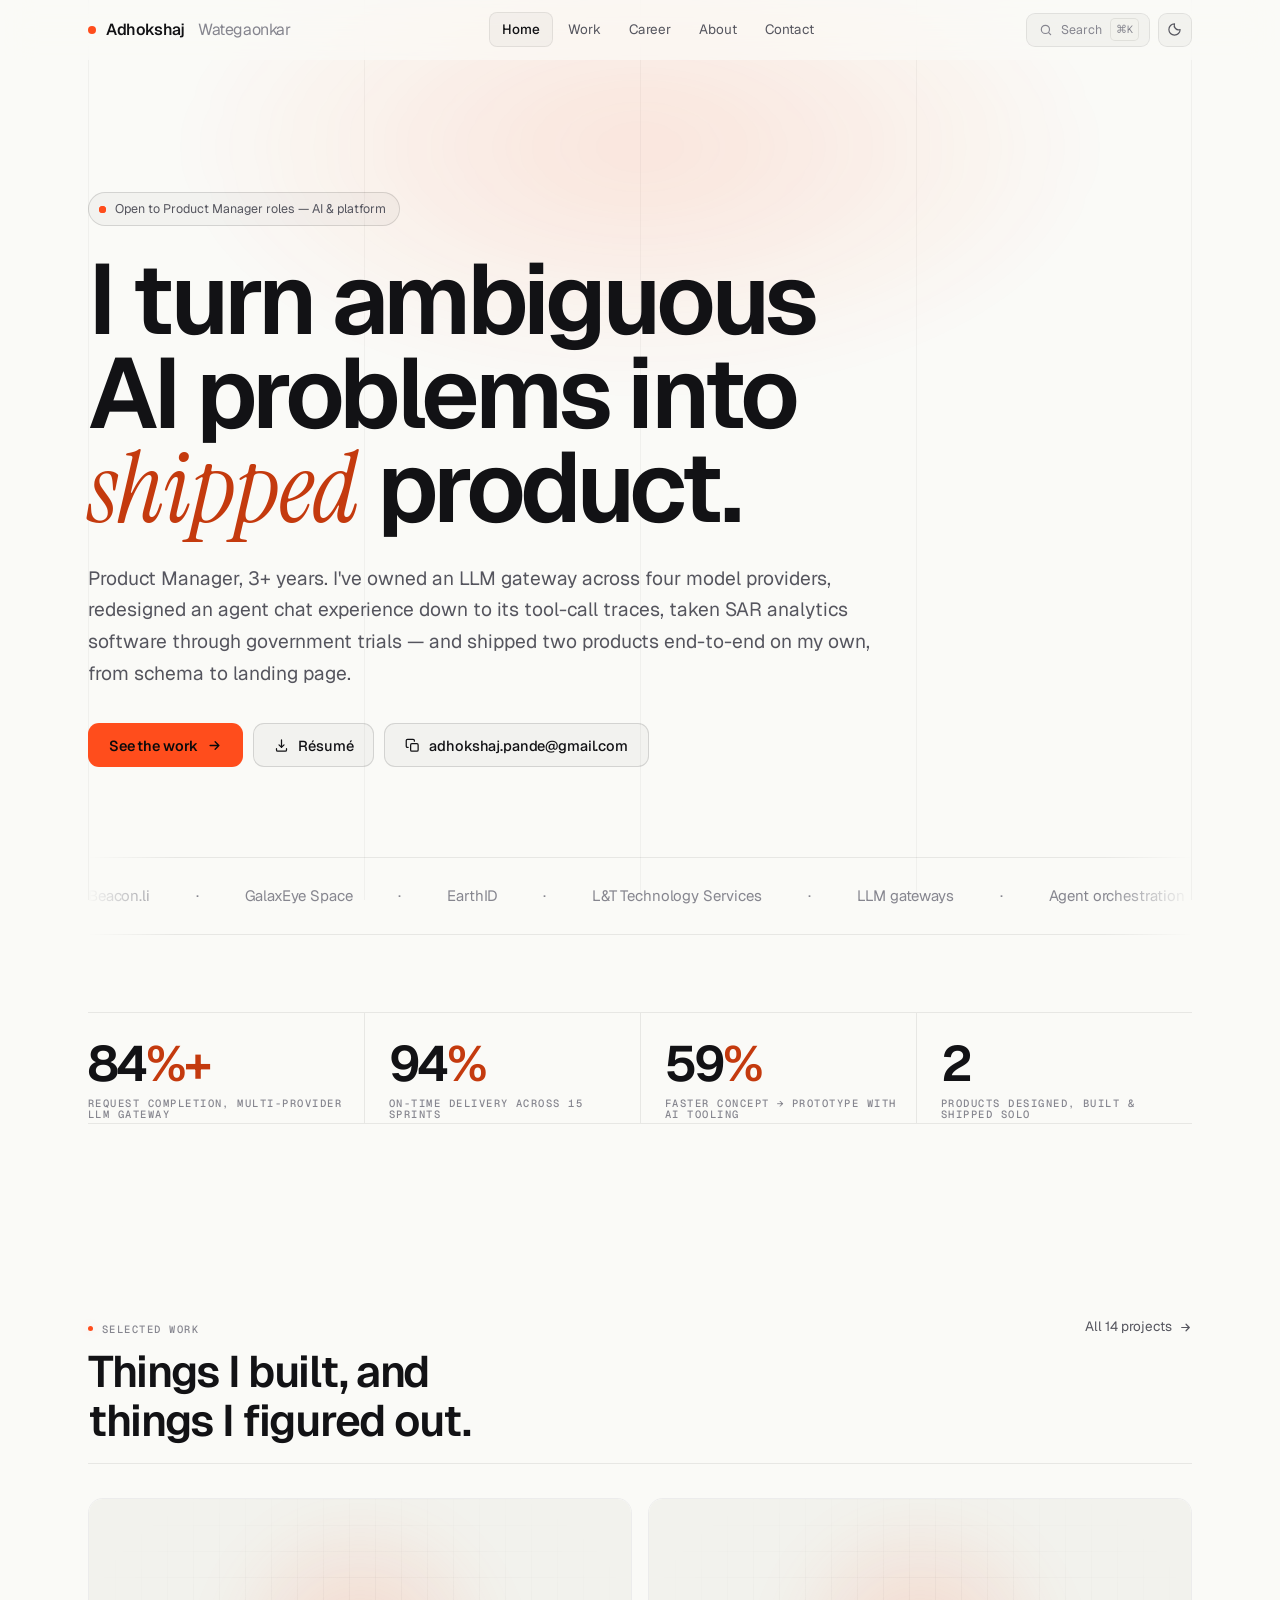
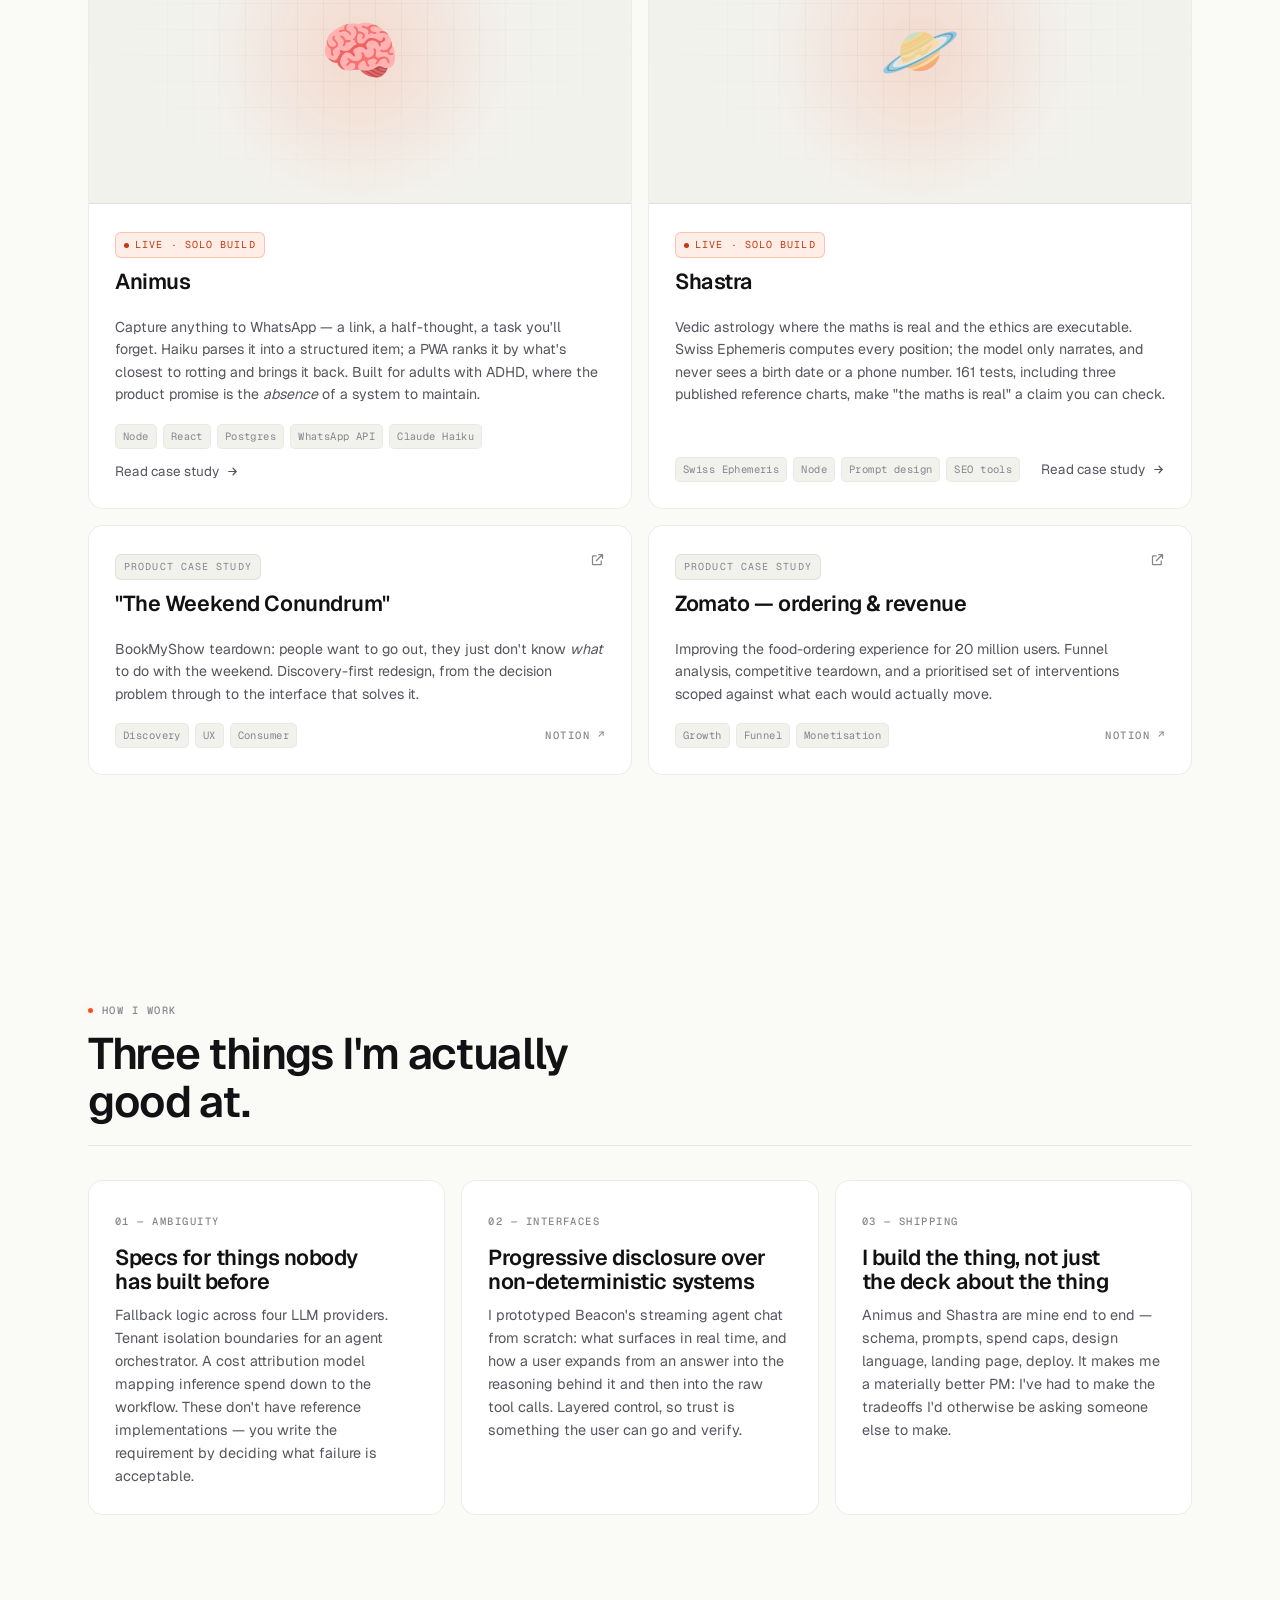
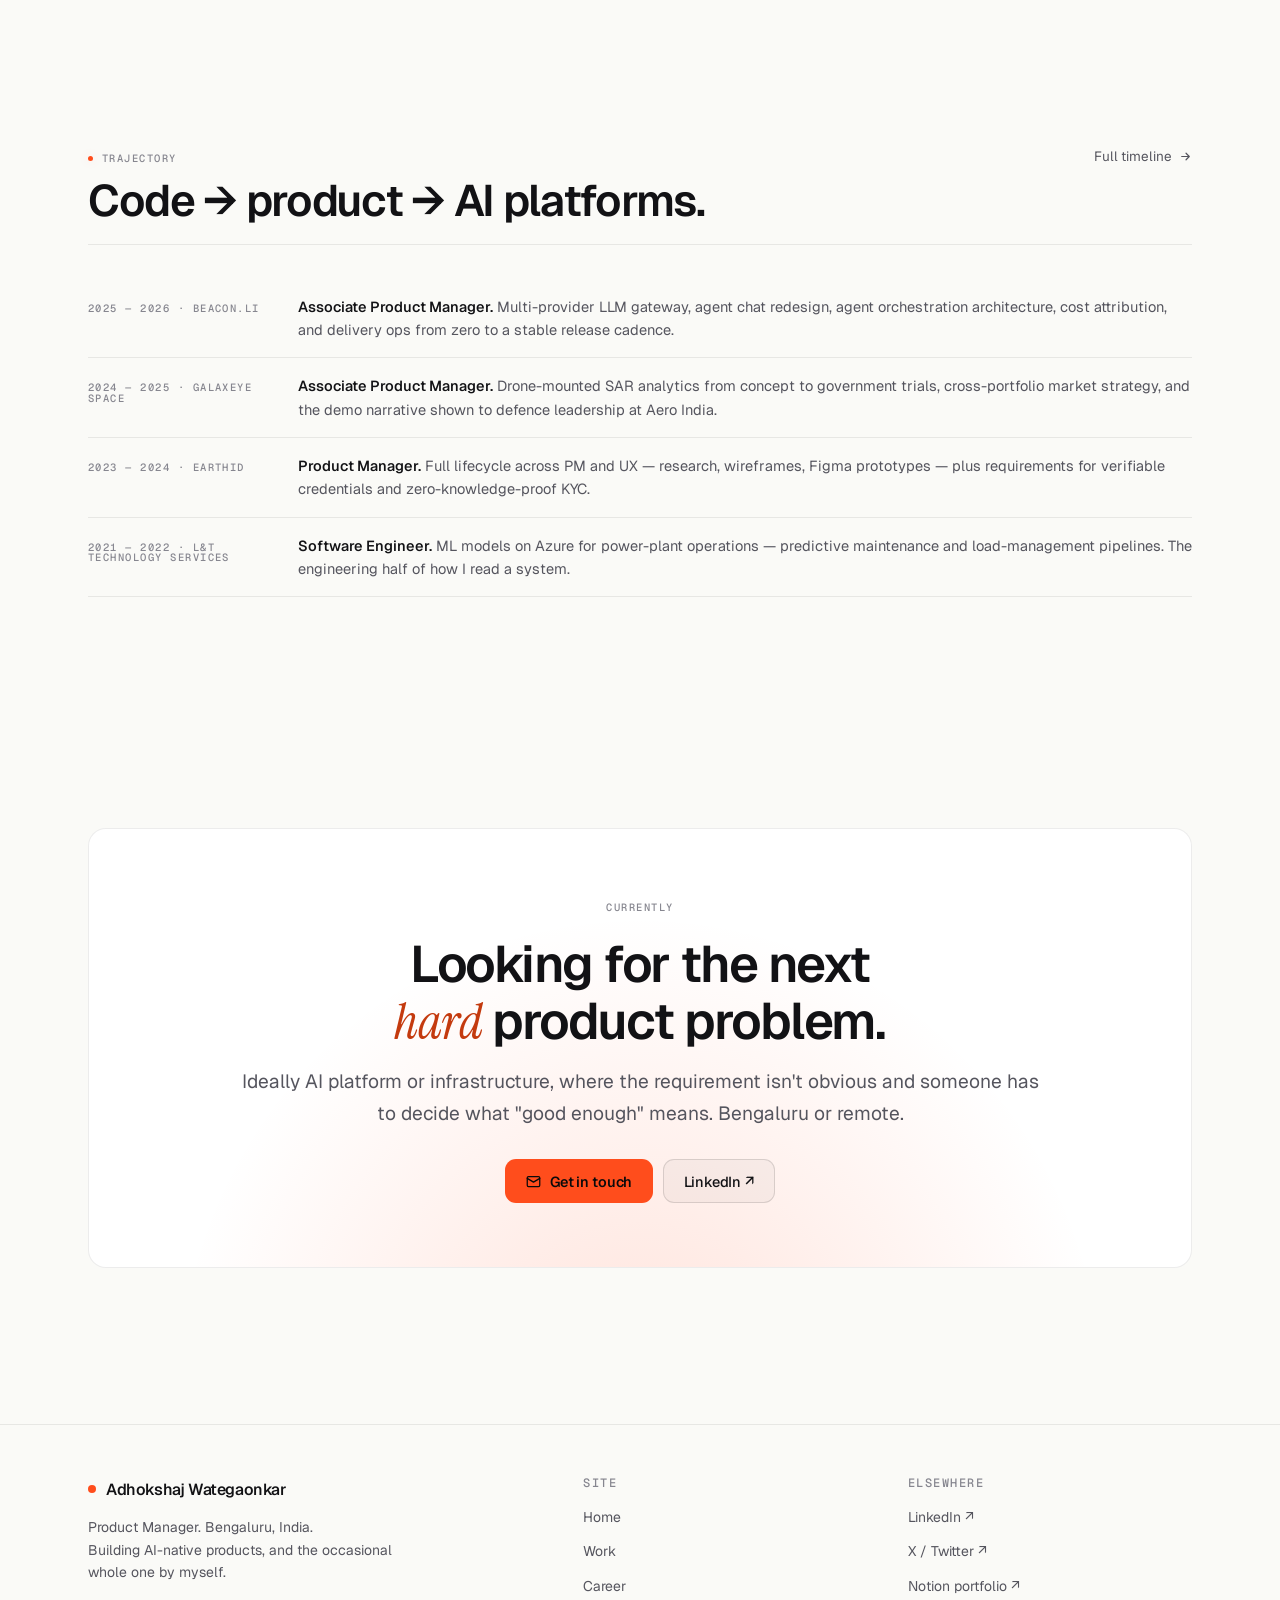
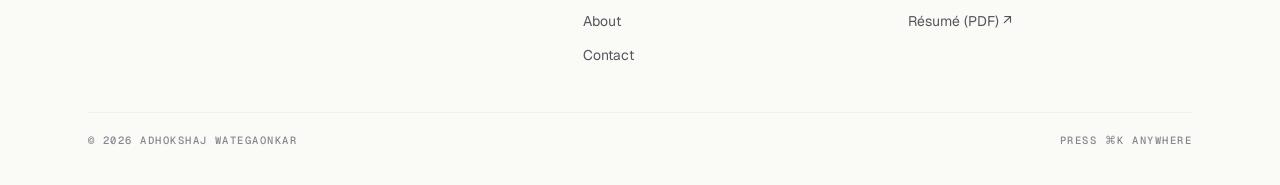
==== index.html @ 9c6c391f "portfolio site" ====
<!doctype html>
<html lang="en" data-theme="dark">
<head>
<meta charset="utf-8" />
<meta name="viewport" content="width=device-width, initial-scale=1, viewport-fit=cover" />
<title>Adhokshaj Wategaonkar — Product Manager, AI platforms</title>
<meta name="description" content="Product Manager building AI-native platforms. LLM gateways, agent orchestration, SAR analytics for defence, and two products shipped solo. Bengaluru." />
<meta name="theme-color" content="#0A0A0B" />
<link rel="canonical" href="https://adhokshajwategaonkar.github.io/portfolio/" />

<meta property="og:type" content="website" />
<meta property="og:title" content="Adhokshaj Wategaonkar — Product Manager, AI platforms" />
<meta property="og:description" content="Product Manager building AI-native platforms. LLM gateways, agent orchestration, SAR analytics for defence, and two products shipped solo." />
<meta property="og:image" content="https://adhokshajwategaonkar.github.io/portfolio/assets/og.png" />
<meta name="twitter:card" content="summary_large_image" />
<meta name="twitter:creator" content="@AdhokshajW" />

<link rel="icon" href="assets/favicon.svg" type="image/svg+xml" />
<link rel="preconnect" href="https://fonts.googleapis.com" />
<link rel="preconnect" href="https://fonts.gstatic.com" crossorigin />
<!-- Fonts load ASYNCHRONOUSLY. A render-blocking third-party stylesheet means a
     blank screen for as long as that CDN is slow — which on a portfolio is the
     difference between a first impression and a bounce. Text paints immediately
     in the system fallback and swaps when Geist arrives. -->
<link rel="preload" as="style" href="https://fonts.googleapis.com/css2?family=Geist:wght@300..700&family=Geist+Mono:wght@400;500&family=Instrument+Serif:ital@0;1&display=swap" />
<link rel="stylesheet" href="https://fonts.googleapis.com/css2?family=Geist:wght@300..700&family=Geist+Mono:wght@400;500&family=Instrument+Serif:ital@0;1&display=swap" media="print" onload="this.media='all';this.onload=null" />
<noscript><link rel="stylesheet" href="https://fonts.googleapis.com/css2?family=Geist:wght@300..700&family=Geist+Mono:wght@400;500&family=Instrument+Serif:ital@0;1&display=swap" /></noscript>
<link rel="stylesheet" href="assets/site.css" />

<!-- Resolve the theme before first paint. If React-style hydration set this
     on mount, every cold start would flash near-black at a light-mode
     visitor. Kept inline and blocking on purpose. -->
<script>
  document.documentElement.classList.add('js');
  try {
    var p = localStorage.getItem('aw.theme') || 'system';
    var t = p === 'system' ? (matchMedia('(prefers-color-scheme: light)').matches ? 'light' : 'dark') : p;
    document.documentElement.dataset.theme = t;
    if (t === 'light') document.querySelector('meta[name=theme-color]').content = '#FAFAF7';
  } catch (e) {}
</script>

<script type="application/ld+json">
{"@context":"https://schema.org","@type":"Person","name":"Adhokshaj Wategaonkar",
"jobTitle":"Product Manager","email":"adhokshaj.pande@gmail.com",
"address":{"@type":"PostalAddress","addressLocality":"Bengaluru","addressCountry":"IN"},
"alumniOf":"MIT School of Engineering, Pune",
"sameAs":["https://www.linkedin.com/in/adhokshaj/","https://twitter.com/AdhokshajW"]}
</script>
</head>

<body data-root="./">
<a class="skip" href="#main">Skip to content</a>
<div class="rules" aria-hidden="true"><span></span><span></span><span></span><span></span></div>
<div class="grain" aria-hidden="true"></div>

<!-- ======================================================== nav ======= -->
<header class="nav">
  <div class="wrap">
    <a class="brand" href="./"><span class="dot"></span>Adhokshaj&nbsp;<span class="sur">Wategaonkar</span></a>

    <nav class="tabs" aria-label="Primary">
      <a href="./" aria-current="page">Home</a>
      <a href="work/">Work</a>
      <a href="career/">Career</a>
      <a href="about/">About</a>
      <a href="contact/">Contact</a>
    </nav>

    <div class="nav-actions">
      <button class="kbd-btn" data-palette aria-label="Open command palette">
        <svg viewBox="0 0 24 24" width="14" height="14" fill="none" stroke="currentColor" stroke-width="2" stroke-linecap="round"><circle cx="11" cy="11" r="7"/><path d="m20 20-3.5-3.5"/></svg>
        <span>Search</span><kbd>⌘K</kbd>
      </button>
      <button class="icon-btn" data-theme-btn aria-label="Change theme">
        <svg viewBox="0 0 24 24" fill="none" stroke="currentColor" stroke-width="1.9" stroke-linecap="round" stroke-linejoin="round"><path d="M12 3a9 9 0 1 0 9 9 7 7 0 0 1-9-9Z"/></svg>
      </button>
      <button class="icon-btn menu-toggle" data-menu aria-label="Menu" aria-expanded="false">
        <svg viewBox="0 0 24 24" fill="none" stroke="currentColor" stroke-width="2" stroke-linecap="round"><path d="M4 7h16M4 12h16M4 17h16"/></svg>
      </button>
    </div>
  </div>
</header>
<div class="progress" aria-hidden="true"></div>

<nav class="sheet" aria-label="Mobile">
  <a href="./">Home <span class="label">01</span></a>
  <a href="work/">Work <span class="label">02</span></a>
  <a href="career/">Career <span class="label">03</span></a>
  <a href="about/">About <span class="label">04</span></a>
  <a href="contact/">Contact <span class="label">05</span></a>
</nav>

<main id="main">

<!-- ======================================================= hero ======== -->
<section class="hero">
  <div class="wrap">
    <div class="rise" style="--i:0">
      <span class="availability">
        <span class="beacon"><b></b><i></i></span>
        Open to Product Manager roles — AI &amp; platform
      </span>
    </div>

    <h1 class="display rise" style="--i:1; margin: 26px 0 0">
      I turn ambiguous<br />AI problems into<br /><span class="serif accent">shipped</span> product.
    </h1>

    <p class="lead rise" style="--i:2; margin-top: 26px">
      Product Manager, 3+ years. I've owned an LLM gateway across four model providers,
      redesigned an agent chat experience down to its tool-call traces, taken SAR analytics
      software through government trials — and shipped two products end-to-end on my own,
      from schema to landing page.
    </p>

    <div class="rise" style="--i:3; display:flex; gap:10px; flex-wrap:wrap; margin-top:34px">
      <a class="btn btn--primary" href="work/">
        See the work
        <svg viewBox="0 0 24 24" fill="none" stroke="currentColor" stroke-width="2.2" stroke-linecap="round" stroke-linejoin="round"><path d="M5 12h14M13 6l6 6-6 6"/></svg>
      </a>
      <a class="btn btn--ghost" href="Adhokshaj-Wategaonkar-Resume.pdf" target="_blank" rel="noopener">
        <svg viewBox="0 0 24 24" fill="none" stroke="currentColor" stroke-width="2" stroke-linecap="round" stroke-linejoin="round"><path d="M12 3v12m0 0 4-4m-4 4-4-4"/><path d="M4 17v2a2 2 0 0 0 2 2h12a2 2 0 0 0 2-2v-2"/></svg>
        Résumé
      </a>
      <button class="btn btn--ghost" data-copy="adhokshaj.pande@gmail.com">
        <svg viewBox="0 0 24 24" fill="none" stroke="currentColor" stroke-width="2" stroke-linecap="round" stroke-linejoin="round"><rect x="9" y="9" width="12" height="12" rx="2"/><path d="M5 15H4a2 2 0 0 1-2-2V4a2 2 0 0 1 2-2h9a2 2 0 0 1 2 2v1"/></svg>
        adhokshaj.pande@gmail.com
      </button>
    </div>
  </div>
</section>

<!-- ==================================================== marquee ======== -->
<div class="wrap rise">
  <div class="marquee" style="padding-block:26px; border-block:1px solid var(--line-2)">
    <div class="marquee-track">
      <span>Beacon.li</span><span>·</span><span>GalaxEye Space</span><span>·</span><span>EarthID</span><span>·</span><span>L&amp;T Technology Services</span><span>·</span>
      <span>LLM gateways</span><span>·</span><span>Agent orchestration</span><span>·</span><span>SAR analytics</span><span>·</span><span>Verifiable credentials</span><span>·</span>
      <span>Aero India 2025</span><span>·</span><span>HIMTECH Symposium</span><span>·</span>
      <span>Beacon.li</span><span>·</span><span>GalaxEye Space</span><span>·</span><span>EarthID</span><span>·</span><span>L&amp;T Technology Services</span><span>·</span>
      <span>LLM gateways</span><span>·</span><span>Agent orchestration</span><span>·</span><span>SAR analytics</span><span>·</span><span>Verifiable credentials</span><span>·</span>
      <span>Aero India 2025</span><span>·</span><span>HIMTECH Symposium</span><span>·</span>
    </div>
  </div>
</div>

<!-- ====================================================== stats ======== -->
<section class="section section--tight">
  <div class="wrap">
    <div class="stats rise">
      <div class="stat">
        <div class="n"><span data-count="85">85</span><em>%+</em></div>
        <div class="k label">Request completion, multi-provider LLM gateway</div>
      </div>
      <div class="stat">
        <div class="n"><span data-count="95">95</span><em>%</em></div>
        <div class="k label">On-time delivery across 15 sprints</div>
      </div>
      <div class="stat">
        <div class="n"><span data-count="60">60</span><em>%</em></div>
        <div class="k label">Faster concept → prototype with AI tooling</div>
      </div>
      <div class="stat">
        <div class="n"><span data-count="2">2</span></div>
        <div class="k label">Products designed, built &amp; shipped solo</div>
      </div>
    </div>
  </div>
</section>

<!-- =============================================== selected work ======= -->
<section class="section" id="work">
  <div class="wrap">
    <div class="sec-head rise">
      <div>
        <span class="label">Selected work</span>
        <h2 style="margin-top:14px">Things I built, and<br />things I figured out.</h2>
      </div>
      <a class="arrow-link" href="work/">
        All 14 projects
        <svg viewBox="0 0 24 24" fill="none" stroke="currentColor" stroke-width="2.2" stroke-linecap="round" stroke-linejoin="round"><path d="M5 12h14M13 6l6 6-6 6"/></svg>
      </a>
    </div>

    <div class="grid grid--2">

      <!-- Animus -->
      <a class="card proj rise" style="--i:0" href="projects/animus/">
        <div class="cover"><span class="halo"></span><span class="glyph">🧠</span></div>
        <div class="card-pad proj">
          <div class="proj-top">
            <div>
              <span class="badge badge--live"><i></i>Live · solo build</span>
              <h3 style="margin-top:12px">Animus</h3>
            </div>
          </div>
          <p>
            Capture anything to WhatsApp — a link, a half-thought, a task you'll forget.
            Haiku parses it into a structured item; a PWA ranks it by what's closest to rotting
            and brings it back. Built for adults with ADHD, where the product promise is the
            <em>absence</em> of a system to maintain.
          </p>
          <div class="proj-foot">
            <div class="tags"><span>Node</span><span>React</span><span>Postgres</span><span>WhatsApp API</span><span>Claude Haiku</span></div>
            <span class="arrow-link">Read case study
              <svg viewBox="0 0 24 24" fill="none" stroke="currentColor" stroke-width="2.2" stroke-linecap="round" stroke-linejoin="round"><path d="M5 12h14M13 6l6 6-6 6"/></svg>
            </span>
          </div>
        </div>
      </a>

      <!-- Shastra -->
      <a class="card proj rise" style="--i:1" href="projects/shastra/">
        <div class="cover"><span class="halo"></span><span class="glyph">🪐</span></div>
        <div class="card-pad proj">
          <div class="proj-top">
            <div>
              <span class="badge badge--live"><i></i>Live · solo build</span>
              <h3 style="margin-top:12px">Shastra</h3>
            </div>
          </div>
          <p>
            Vedic astrology where the maths is real and the ethics are executable. Swiss Ephemeris
            computes every position; the model only narrates, and never sees a birth date or a phone
            number. 161 tests, including three published reference charts, make
            "the maths is real" a claim you can check.
          </p>
          <div class="proj-foot">
            <div class="tags"><span>Swiss Ephemeris</span><span>Node</span><span>Prompt design</span><span>SEO tools</span></div>
            <span class="arrow-link">Read case study
              <svg viewBox="0 0 24 24" fill="none" stroke="currentColor" stroke-width="2.2" stroke-linecap="round" stroke-linejoin="round"><path d="M5 12h14M13 6l6 6-6 6"/></svg>
            </span>
          </div>
        </div>
      </a>

      <!-- Weekend Conundrum -->
      <a class="card proj rise" style="--i:2" href="https://adhokshaj.notion.site/The-Weekend-Conundrum-e9d2c0eb29724530b62920b60a8a7963" target="_blank" rel="noopener">
        <div class="card-pad proj">
          <div class="proj-top">
            <div>
              <span class="badge">Product case study</span>
              <h3 style="margin-top:12px">"The Weekend Conundrum"</h3>
            </div>
            <svg width="15" height="15" viewBox="0 0 24 24" fill="none" stroke="currentColor" stroke-width="2" stroke-linecap="round" stroke-linejoin="round" style="color:var(--ink-3);flex:none"><path d="M14 4h6v6M20 4 10 14"/><path d="M18 14v5a1 1 0 0 1-1 1H5a1 1 0 0 1-1-1V7a1 1 0 0 1 1-1h5"/></svg>
          </div>
          <p>
            BookMyShow teardown: people want to go out, they just don't know <em>what</em> to do
            with the weekend. Discovery-first redesign, from the decision problem through to
            the interface that solves it.
          </p>
          <div class="proj-foot">
            <div class="tags"><span>Discovery</span><span>UX</span><span>Consumer</span></div>
            <span class="label">Notion ↗</span>
          </div>
        </div>
      </a>

      <!-- Zomato -->
      <a class="card proj rise" style="--i:3" href="https://adhokshaj.notion.site/Improving-the-food-ordering-experience-on-Zomato-to-increase-Revenue-7f948529155b49b5a0616f1f71ff6fc9" target="_blank" rel="noopener">
        <div class="card-pad proj">
          <div class="proj-top">
            <div>
              <span class="badge">Product case study</span>
              <h3 style="margin-top:12px">Zomato — ordering &amp; revenue</h3>
            </div>
            <svg width="15" height="15" viewBox="0 0 24 24" fill="none" stroke="currentColor" stroke-width="2" stroke-linecap="round" stroke-linejoin="round" style="color:var(--ink-3);flex:none"><path d="M14 4h6v6M20 4 10 14"/><path d="M18 14v5a1 1 0 0 1-1 1H5a1 1 0 0 1-1-1V7a1 1 0 0 1 1-1h5"/></svg>
          </div>
          <p>
            Improving the food-ordering experience for 20 million users. Funnel analysis,
            competitive teardown, and a prioritised set of interventions scoped against
            what each would actually move.
          </p>
          <div class="proj-foot">
            <div class="tags"><span>Growth</span><span>Funnel</span><span>Monetisation</span></div>
            <span class="label">Notion ↗</span>
          </div>
        </div>
      </a>

    </div>
  </div>
</section>

<!-- ================================================== how I work ======= -->
<section class="section">
  <div class="wrap">
    <div class="sec-head rise">
      <div>
        <span class="label">How I work</span>
        <h2 style="margin-top:14px">Three things I'm actually<br />good at.</h2>
      </div>
    </div>

    <div class="grid grid--3">
      <div class="card card-pad rise" style="--i:0">
        <span class="label">01 — Ambiguity</span>
        <h3 style="margin:14px 0 10px">Specs for things nobody<br />has built before</h3>
        <p class="muted" style="font-size:14.4px">
          Fallback logic across four LLM providers. Tenant isolation boundaries for an agent
          orchestrator. A cost attribution model mapping inference spend down to the workflow.
          These don't have reference implementations — you write the requirement by deciding
          what failure is acceptable.
        </p>
      </div>
      <div class="card card-pad rise" style="--i:1">
        <span class="label">02 — Interfaces</span>
        <h3 style="margin:14px 0 10px">Progressive disclosure over<br />non-deterministic systems</h3>
        <p class="muted" style="font-size:14.4px">
          I prototyped Beacon's streaming agent chat from scratch: what surfaces in real time,
          and how a user expands from an answer into the reasoning behind it and then into the
          raw tool calls. Layered control, so trust is something the user can go and verify.
        </p>
      </div>
      <div class="card card-pad rise" style="--i:2">
        <span class="label">03 — Shipping</span>
        <h3 style="margin:14px 0 10px">I build the thing, not just<br />the deck about the thing</h3>
        <p class="muted" style="font-size:14.4px">
          Animus and Shastra are mine end to end — schema, prompts, spend caps, design language,
          landing page, deploy. It makes me a materially better PM: I've had to make the
          tradeoffs I'd otherwise be asking someone else to make.
        </p>
      </div>
    </div>
  </div>
</section>

<!-- ==================================================== career ========= -->
<section class="section">
  <div class="wrap">
    <div class="sec-head rise">
      <div>
        <span class="label">Trajectory</span>
        <h2 style="margin-top:14px">Code → product → AI&nbsp;platforms.</h2>
      </div>
      <a class="arrow-link" href="career/">
        Full timeline
        <svg viewBox="0 0 24 24" fill="none" stroke="currentColor" stroke-width="2.2" stroke-linecap="round" stroke-linejoin="round"><path d="M5 12h14M13 6l6 6-6 6"/></svg>
      </a>
    </div>

    <div class="kv rise">
      <div class="kv-row">
        <span class="label">2025 — 2026 · Beacon.li</span>
        <span class="v"><strong>Associate Product Manager.</strong> Multi-provider LLM gateway, agent chat redesign, agent orchestration architecture, cost attribution, and delivery ops from zero to a stable release cadence.</span>
      </div>
      <div class="kv-row">
        <span class="label">2024 — 2025 · GalaxEye Space</span>
        <span class="v"><strong>Associate Product Manager.</strong> Drone-mounted SAR analytics from concept to government trials, cross-portfolio market strategy, and the demo narrative shown to defence leadership at Aero India.</span>
      </div>
      <div class="kv-row">
        <span class="label">2023 — 2024 · EarthID</span>
        <span class="v"><strong>Product Manager.</strong> Full lifecycle across PM and UX — research, wireframes, Figma prototypes — plus requirements for verifiable credentials and zero-knowledge-proof KYC.</span>
      </div>
      <div class="kv-row">
        <span class="label">2021 — 2022 · L&amp;T Technology Services</span>
        <span class="v"><strong>Software Engineer.</strong> ML models on Azure for power-plant operations — predictive maintenance and load-management pipelines. The engineering half of how I read a system.</span>
      </div>
    </div>
  </div>
</section>

<!-- ======================================================= CTA ========= -->
<section class="section">
  <div class="wrap">
    <div class="big-cta rise">
      <span class="label">Currently</span>
      <h2 style="margin:18px 0 16px; font-size:clamp(1.9rem,4.6vw,3.2rem)">
        Looking for the next<br /><span class="serif accent">hard</span> product problem.
      </h2>
      <p class="lead" style="margin-inline:auto">
        Ideally AI platform or infrastructure, where the requirement isn't obvious and
        someone has to decide what "good enough" means. Bengaluru or remote.
      </p>
      <div style="display:flex; gap:10px; justify-content:center; flex-wrap:wrap; margin-top:30px">
        <a class="btn btn--primary" href="mailto:adhokshaj.pande@gmail.com">
          <svg viewBox="0 0 24 24" fill="none" stroke="currentColor" stroke-width="2" stroke-linecap="round" stroke-linejoin="round"><rect x="2" y="4" width="20" height="16" rx="2"/><path d="m2 7 10 6 10-6"/></svg>
          Get in touch
        </a>
        <a class="btn btn--ghost" href="https://www.linkedin.com/in/adhokshaj/" target="_blank" rel="noopener">LinkedIn ↗</a>
      </div>
    </div>
  </div>
</section>

</main>

<!-- ===================================================== footer ======== -->
<footer class="foot">
  <div class="wrap">
    <div class="foot-grid">
      <div>
        <a class="brand" href="./"><span class="dot"></span>Adhokshaj Wategaonkar</a>
        <p class="muted" style="margin-top:14px; font-size:14px; max-width:34ch">
          Product Manager. Bengaluru, India.<br />
          Building AI-native products, and the occasional whole one by myself.
        </p>
      </div>
      <div>
        <h4>Site</h4>
        <ul>
          <li><a href="./">Home</a></li>
          <li><a href="work/">Work</a></li>
          <li><a href="career/">Career</a></li>
          <li><a href="about/">About</a></li>
          <li><a href="contact/">Contact</a></li>
        </ul>
      </div>
      <div>
        <h4>Elsewhere</h4>
        <ul>
          <li><a href="https://www.linkedin.com/in/adhokshaj/" target="_blank" rel="noopener">LinkedIn ↗</a></li>
          <li><a href="https://twitter.com/AdhokshajW" target="_blank" rel="noopener">X / Twitter ↗</a></li>
          <li><a href="https://adhokshaj.notion.site/Hi-I-m-Adhokshaj-d14bd00fa0814905af5147c71f491ab6" target="_blank" rel="noopener">Notion portfolio ↗</a></li>
          <li><a href="Adhokshaj-Wategaonkar-Resume.pdf" target="_blank" rel="noopener">Résumé (PDF) ↗</a></li>
        </ul>
      </div>
    </div>
    <div class="foot-bar">
      <span class="label">© <span data-year>2026</span> Adhokshaj Wategaonkar</span>
      <span class="label">Press <kbd style="font-family:var(--font-mono)">⌘K</kbd> anywhere</span>
    </div>
  </div>
</footer>

<!-- =============================================== command palette ===== -->
<div class="scrim" aria-hidden="true"></div>
<div class="palette" role="dialog" aria-modal="true" aria-label="Command palette" aria-hidden="true">
  <input type="text" placeholder="Search pages, projects, links…" aria-label="Search" autocomplete="off" spellcheck="false" />
  <ul role="listbox" aria-label="Results"></ul>
  <div class="palette-foot">
    <span class="label"><kbd>↑↓</kbd> navigate</span>
    <span class="label"><kbd>↵</kbd> open</span>
    <span class="label"><kbd>esc</kbd> close</span>
  </div>
</div>

<script src="assets/site.js"></script>
</body>
</html>
---- assets/site.css ----
/* ============================================================================
   adhokshaj wategaonkar — portfolio
   Design language: Vercel structure (grid discipline, tight type, mono labels,
   hairline rules) + CRED texture (depth, one accent used once per screen,
   oversized display type, spring motion, grain).

   COLOUR LIVES ONLY IN THE :root AND [data-theme="light"] BLOCKS BELOW.
   Never write a hex value anywhere else in this file. If you need a colour
   that doesn't exist, add a token.
   ========================================================================= */

/* ------------------------------------------------------------------ tokens */
:root {
  color-scheme: dark;

  --bg:        #0A0A0B;   /* canvas — near-black, never pure black          */
  --bg-2:      #0F0F12;   /* cards / elevated surfaces                      */
  --bg-3:      #16161A;   /* nested surfaces, fields, chips                 */
  --bg-wash:   rgba(255,255,255,.028);

  --line:      rgba(255,255,255,.10);   /* visible hairline                  */
  --line-2:    rgba(255,255,255,.055);  /* structural grid rule              */
  --line-3:    rgba(255,255,255,.028);  /* barely-there                      */

  --ink:       #EDEDEF;   /* primary text                                    */
  --ink-2:     #A2A2AA;   /* secondary                                       */
  --ink-3:     #6E6E78;   /* tertiary / metadata                             */

  /* The accent splits in two on purpose. --accent is for FILLS (near-black
     text sits on it at ~6:1 in both themes). --accent-ink is for TEXT, and
     it has to change between themes or it fails contrast on a light canvas. */
  --accent:     #FF4D1C;
  --accent-ink: #FF6B3D;
  --on-accent:  #0A0A0B;
  --accent-soft: rgba(255,77,28,.13);
  --accent-glow: rgba(255,77,28,.20);

  --card-edge: linear-gradient(180deg, rgba(255,255,255,.07), transparent 60%);
  --shadow-1: 0 1px 2px rgba(0,0,0,.3);
  --shadow-2: 0 20px 46px -22px rgba(0,0,0,.85), 0 2px 10px -4px rgba(0,0,0,.5);
  --grain-opacity: .085;

  --spring: cubic-bezier(.22,1,.36,1);
  --swift:  cubic-bezier(.32,.72,0,1);

  --gutter: clamp(20px, 5vw, 48px);
  --maxw: 1200px;
  --nav-h: 60px;

  --font-sans: "Geist", "Inter", ui-sans-serif, -apple-system, BlinkMacSystemFont,
               "Segoe UI", Roboto, "Helvetica Neue", sans-serif;
  --font-mono: "Geist Mono", ui-monospace, SFMono-Regular, "SF Mono", Menlo,
               Consolas, "Liberation Mono", monospace;
  --font-serif: "Instrument Serif", ui-serif, Georgia, "Times New Roman", serif;
}

[data-theme="light"] {
  color-scheme: light;

  --bg:        #FAFAF7;   /* warm off-white — never pure white              */
  --bg-2:      #FFFFFF;
  --bg-3:      #F2F2ED;
  --bg-wash:   rgba(10,10,11,.030);

  --line:      rgba(10,10,11,.13);
  --line-2:    rgba(10,10,11,.075);
  --line-3:    rgba(10,10,11,.04);

  --ink:       #121215;
  --ink-2:     #55555E;
  --ink-3:     #86868F;

  --accent:     #FF4D1C;
  --accent-ink: #C43A0E;      /* 5.1:1 on the warm canvas                   */
  --on-accent:  #0A0A0B;
  --accent-soft: rgba(255,77,28,.10);
  --accent-glow: rgba(255,77,28,.16);

  /* A white highlight on a white card is nothing. Depth in light mode comes
     from the border and a tighter shadow instead of a lit top edge. */
  --card-edge: none;
  --shadow-1: 0 1px 2px rgba(10,10,20,.05);
  --shadow-2: 0 14px 34px -20px rgba(10,10,20,.28), 0 2px 6px -3px rgba(10,10,20,.10);
  --grain-opacity: .04;
}

/* --------------------------------------------------------------- baseline */
*, *::before, *::after { box-sizing: border-box; margin: 0; padding: 0; }

html {
  -webkit-text-size-adjust: 100%;
  scroll-behavior: smooth;
  scroll-padding-top: calc(var(--nav-h) + 24px);
}

body {
  background: var(--bg);
  color: var(--ink);
  font-family: var(--font-sans);
  font-size: 16px;
  line-height: 1.6;
  font-feature-settings: "cv11", "ss01";
  -webkit-font-smoothing: antialiased;
  -moz-osx-font-smoothing: grayscale;
  text-rendering: optimizeLegibility;
  overflow-x: hidden;
  transition: background-color .4s var(--swift), color .4s var(--swift);
}

::selection { background: var(--accent); color: var(--on-accent); }
a { color: inherit; text-decoration: none; }
img, svg { display: block; max-width: 100%; }
button { font: inherit; color: inherit; background: none; border: 0; cursor: pointer; }
:focus-visible {
  outline: 2px solid var(--accent-ink);
  outline-offset: 3px;
  border-radius: 4px;
}

/* ------------------------------------------------------------------ layout */
.wrap { width: 100%; max-width: var(--maxw); margin-inline: auto; padding-inline: var(--gutter); }
.section { padding-block: clamp(64px, 9vw, 128px); position: relative; }
.section--tight { padding-block: clamp(44px, 6vw, 80px); }

/* The Vercel move: persistent vertical rules that the whole page hangs off. */
.rules {
  position: fixed; inset: 0; z-index: 0; pointer-events: none;
  max-width: var(--maxw); margin-inline: auto;
  padding-inline: var(--gutter);
  display: grid; grid-template-columns: repeat(4, 1fr);
}
.rules span { border-left: 1px solid var(--line-3); }
.rules span:last-child { border-right: 1px solid var(--line-3); }
@media (max-width: 700px) { .rules { grid-template-columns: repeat(2, 1fr); } }

/* Film grain. CRED texture — kills the flatness of a large dark field. */
.grain {
  position: fixed; inset: -50%; z-index: 1; pointer-events: none;
  opacity: var(--grain-opacity);
  background-image: url("data:image/svg+xml,%3Csvg xmlns='http://www.w3.org/2000/svg' width='140' height='140'%3E%3Cfilter id='n'%3E%3CfeTurbulence type='fractalNoise' baseFrequency='.85' numOctaves='3' stitchTiles='stitch'/%3E%3C/filter%3E%3Crect width='140' height='140' filter='url(%23n)'/%3E%3C/svg%3E");
  mix-blend-mode: overlay;
}
main, header, footer { position: relative; z-index: 2; }

/* -------------------------------------------------------------- typography */
.display {
  font-weight: 620;
  letter-spacing: -.045em;
  line-height: .95;
  font-size: clamp(2.7rem, 8.5vw, 6.2rem);
  text-wrap: balance;
}
h1, h2, h3, h4 { font-weight: 600; letter-spacing: -.03em; line-height: 1.1; text-wrap: balance; }
h2 { font-size: clamp(1.75rem, 3.6vw, 2.75rem); }
h3 { font-size: clamp(1.1rem, 1.9vw, 1.35rem); letter-spacing: -.02em; }

.serif { font-family: var(--font-serif); font-style: italic; font-weight: 400; letter-spacing: -.01em; }

.label {
  font-family: var(--font-mono);
  font-size: 10.5px;
  font-weight: 500;
  text-transform: uppercase;
  letter-spacing: .14em;
  color: var(--ink-3);
  line-height: 1;
}
.lead { font-size: clamp(1.02rem, 1.5vw, 1.2rem); color: var(--ink-2); line-height: 1.65; max-width: 62ch; }
.muted { color: var(--ink-2); }
.faint { color: var(--ink-3); }
.mono { font-family: var(--font-mono); font-size: .82em; letter-spacing: -.01em; }
.accent { color: var(--accent-ink); }

/* A section header that reads like a table of contents entry. */
.sec-head {
  display: flex; align-items: baseline; justify-content: space-between;
  gap: 20px; flex-wrap: wrap;
  padding-bottom: 18px; margin-bottom: 34px;
  border-bottom: 1px solid var(--line-2);
}
.sec-head .label { display: flex; align-items: center; gap: 9px; }
.sec-head .label::before {
  content: ""; width: 5px; height: 5px; border-radius: 50%;
  background: var(--accent); box-shadow: 0 0 12px var(--accent-glow);
}

/* ---------------------------------------------------------------- motion */
.rise { opacity: 0; transform: translate3d(0, 22px, 0); }
.rise.in {
  opacity: 1; transform: none;
  transition: opacity .75s var(--spring), transform .9s var(--spring);
  transition-delay: calc(var(--i, 0) * 65ms);
}

@media (prefers-reduced-motion: reduce) {
  html { scroll-behavior: auto; }
  .rise, .rise.in { opacity: 1; transform: none; transition: none; }
  *, *::before, *::after { animation-duration: .001ms !important; transition-duration: .001ms !important; }
}
/* If JS never runs, nothing should stay invisible. */
html:not(.js) .rise { opacity: 1; transform: none; }

/* Cross-document view transitions give the multi-page site an app-like feel
   with real URLs and zero build step. Silently ignored where unsupported. */
@view-transition { navigation: auto; }
::view-transition-old(root) { animation: vt-out .22s var(--swift) both; }
::view-transition-new(root) { animation: vt-in .34s var(--spring) both; }
@keyframes vt-out { to { opacity: 0; transform: translateY(-6px); } }
@keyframes vt-in { from { opacity: 0; transform: translateY(10px); } }

/* ------------------------------------------------------------------- nav */
.nav {
  position: fixed; inset: 0 0 auto 0; z-index: 60;
  height: var(--nav-h);
  display: flex; align-items: center;
  background: color-mix(in srgb, var(--bg) 72%, transparent);
  backdrop-filter: saturate(180%) blur(16px);
  -webkit-backdrop-filter: saturate(180%) blur(16px);
  border-bottom: 1px solid transparent;
  transition: border-color .3s var(--swift), background-color .3s var(--swift);
  view-transition-name: nav;
}
.nav.stuck { border-bottom-color: var(--line-2); }
.nav .wrap { display: flex; align-items: center; justify-content: space-between; gap: 16px; }

.brand { display: flex; align-items: center; gap: 10px; font-weight: 560; letter-spacing: -.025em; }
.brand .dot {
  width: 8px; height: 8px; border-radius: 50%; background: var(--accent);
  box-shadow: 0 0 0 0 var(--accent-glow);
  animation: pulse 3.6s var(--spring) infinite;
}
@keyframes pulse {
  0%, 70%, 100% { box-shadow: 0 0 0 0 var(--accent-glow); }
  35% { box-shadow: 0 0 0 7px transparent; }
}
.brand .sur { color: var(--ink-3); font-weight: 400; }
@media (max-width: 520px) { .brand .sur { display: none; } }

/* Tabs. The active pill slides between items — one shared element, moved. */
.tabs { position: relative; display: flex; align-items: center; gap: 2px; }
.tabs a {
  position: relative; z-index: 1;
  padding: 7px 13px; border-radius: 8px;
  font-size: 13.5px; color: var(--ink-2);
  transition: color .25s var(--swift);
  white-space: nowrap;
}
.tabs a:hover { color: var(--ink); }
.tabs a[aria-current="page"] { color: var(--ink); font-weight: 500; }
.tab-pill {
  position: absolute; z-index: 0; top: 0; left: 0; height: 100%;
  border-radius: 8px; background: var(--bg-wash);
  border: 1px solid var(--line-2);
  transition: transform .42s var(--spring), width .42s var(--spring), opacity .3s;
  opacity: 0;
}
.tab-pill.on { opacity: 1; }
@media (max-width: 860px) { .tabs { display: none; } }

.nav-actions { display: flex; align-items: center; gap: 8px; }

.icon-btn {
  width: 34px; height: 34px; display: grid; place-items: center;
  border: 1px solid var(--line-2); border-radius: 9px;
  color: var(--ink-2); background: var(--bg-wash);
  transition: color .2s, border-color .2s, transform .2s var(--spring);
}
.icon-btn:hover { color: var(--ink); border-color: var(--line); }
.icon-btn:active { transform: scale(.94); }
.icon-btn svg { width: 15px; height: 15px; }

.kbd-btn {
  display: flex; align-items: center; gap: 8px;
  height: 34px; padding: 0 10px 0 12px;
  border: 1px solid var(--line-2); border-radius: 9px;
  background: var(--bg-wash); color: var(--ink-3);
  font-size: 12.5px;
  transition: color .2s, border-color .2s;
}
.kbd-btn:hover { color: var(--ink-2); border-color: var(--line); }
.kbd-btn kbd {
  font-family: var(--font-mono); font-size: 10.5px;
  border: 1px solid var(--line-2); border-radius: 5px;
  padding: 2px 5px; color: var(--ink-3); background: var(--bg-3);
}
@media (max-width: 700px) { .kbd-btn span { display: none; } .kbd-btn { padding: 0 8px; } }

/* Reading progress — a 2px accent rule under the nav. */
.progress {
  position: fixed; top: var(--nav-h); left: 0; z-index: 61;
  height: 2px; width: 100%; transform-origin: 0 50%; transform: scaleX(0);
  background: linear-gradient(90deg, var(--accent), color-mix(in srgb, var(--accent) 40%, transparent));
  pointer-events: none;
}

/* Mobile menu */
.menu-toggle { display: none; }
@media (max-width: 860px) { .menu-toggle { display: grid; } }
.sheet {
  position: fixed; inset: var(--nav-h) 0 auto 0; z-index: 55;
  background: var(--bg); border-bottom: 1px solid var(--line-2);
  padding: 12px var(--gutter) 22px;
  display: grid; gap: 2px;
  transform: translateY(-120%);
  transition: transform .45s var(--spring);
}
.sheet.open { transform: none; }
.sheet a {
  display: flex; align-items: center; justify-content: space-between;
  padding: 13px 4px; border-bottom: 1px solid var(--line-3);
  font-size: 17px; letter-spacing: -.02em;
}
.sheet a .label { color: var(--ink-3); }

/* ------------------------------------------------------------------ hero */
.hero { padding-top: calc(var(--nav-h) + clamp(56px, 11vw, 132px)); padding-bottom: clamp(48px, 7vw, 96px); position: relative; }
.hero::before {
  content: ""; position: absolute; z-index: -1;
  top: -12%; left: 50%; transform: translateX(-50%);
  width: min(1000px, 120vw); aspect-ratio: 2/1;
  background: radial-gradient(ellipse at center, var(--accent-glow), transparent 66%);
  filter: blur(40px); opacity: .8;
  pointer-events: none;
}

.availability {
  display: inline-flex; align-items: center; gap: 9px;
  padding: 6px 13px 6px 10px; border-radius: 100px;
  border: 1px solid var(--line); background: var(--bg-wash);
  font-size: 12.5px; color: var(--ink-2);
}
.availability .beacon { position: relative; width: 7px; height: 7px; }
.availability .beacon i, .availability .beacon b {
  position: absolute; inset: 0; border-radius: 50%; background: var(--accent);
}
.availability .beacon b { animation: ripple 2.4s ease-out infinite; }
@keyframes ripple { 0% { transform: scale(1); opacity: .65; } 100% { transform: scale(3.2); opacity: 0; } }

/* --------------------------------------------------------------- buttons */
.btn {
  display: inline-flex; align-items: center; gap: 9px;
  height: 44px; padding: 0 20px; border-radius: 11px;
  font-size: 14.5px; font-weight: 500; letter-spacing: -.01em;
  border: 1px solid transparent; white-space: nowrap;
  transition: transform .22s var(--spring), background-color .2s, border-color .2s, color .2s, box-shadow .3s;
}
.btn:active { transform: scale(.975); }
.btn svg { width: 15px; height: 15px; flex: none; }
.btn--primary { background: var(--accent); color: var(--on-accent); font-weight: 560; }
.btn--primary:hover { box-shadow: 0 10px 30px -10px var(--accent-glow); transform: translateY(-1px); }
.btn--ghost { border-color: var(--line); color: var(--ink); background: var(--bg-wash); }
.btn--ghost:hover { border-color: var(--ink-3); }

/* An inline link that reveals its underline from the left. */
.link {
  color: var(--ink); background-image: linear-gradient(var(--accent-ink), var(--accent-ink));
  background-size: 0% 1px; background-repeat: no-repeat; background-position: 0 100%;
  transition: background-size .35s var(--spring), color .2s;
  padding-bottom: 1px;
}
.link:hover { background-size: 100% 1px; color: var(--accent-ink); }

.arrow-link {
  display: inline-flex; align-items: center; gap: 7px;
  font-size: 13.5px; color: var(--ink-2);
  transition: color .2s, gap .25s var(--spring);
}
.arrow-link:hover { color: var(--accent-ink); gap: 11px; }
.arrow-link svg { width: 13px; height: 13px; }

/* ----------------------------------------------------------------- cards */
.card {
  position: relative; isolation: isolate;
  background: var(--bg-2);
  border: 1px solid var(--line-2);
  border-radius: 15px;
  overflow: hidden;
  transition: border-color .35s var(--swift), transform .45s var(--spring), box-shadow .45s var(--swift);
}
.card::before {
  content: ""; position: absolute; inset: 0; z-index: -1;
  background: var(--card-edge); opacity: .9; pointer-events: none;
}
/* Cursor spotlight — the pointer position is written to --mx/--my by site.js. */
.card::after {
  content: ""; position: absolute; inset: 0; z-index: -1; opacity: 0;
  background: radial-gradient(340px circle at var(--mx, 50%) var(--my, 50%), var(--accent-soft), transparent 62%);
  transition: opacity .45s var(--swift);
  pointer-events: none;
}
@media (hover: hover) and (pointer: fine) {
  .card:hover { border-color: var(--line); transform: translateY(-3px); box-shadow: var(--shadow-2); }
  .card:hover::after { opacity: 1; }
}

.card-pad { padding: 22px; }
@media (min-width: 700px) { .card-pad { padding: 26px; } }

/* -------------------------------------------------------------- projects */
/* Explicit breakpoints rather than auto-fit + minmax. auto-fit resolves the
   column count from the container width, which quietly gave 3 columns to
   `.grid--2` on a wide screen — the name stops describing the layout and the
   featured cards land in an odd 3 + 1. Column counts are a design decision,
   so they're stated rather than derived. */
.grid { display: grid; gap: 16px; grid-template-columns: minmax(0, 1fr); }
@media (min-width: 760px)  { .grid--2 { grid-template-columns: repeat(2, minmax(0, 1fr)); } }
@media (min-width: 700px)  { .grid--3 { grid-template-columns: repeat(2, minmax(0, 1fr)); } }
@media (min-width: 1020px) { .grid--3 { grid-template-columns: repeat(3, minmax(0, 1fr)); } }

/* The card is a column: optional cover, then the padded body. The body GROWS
   (flex:1) so `.proj-foot { margin-top:auto }` can pin the footer to the
   bottom and keep footers aligned across a row.
   It must not be `min-height:100%` — the card is a grid item, so it has a
   definite height, and 100% of that height *plus* the cover overflows the
   flex container. The cover then shrinks to nothing and the body gains a
   phantom gap. That bug is invisible until a card has a cover. */
.proj { display: flex; flex-direction: column; }
.card > .cover { flex: none; }
.card > .card-pad.proj { flex: 1 1 auto; }
.proj-top { display: flex; align-items: flex-start; justify-content: space-between; gap: 14px; margin-bottom: 14px; }
.proj h3 { margin-bottom: 8px; }
.proj p { font-size: 14.2px; color: var(--ink-2); line-height: 1.58; }
.proj-foot {
  margin-top: auto; padding-top: 18px;
  display: flex; align-items: center; justify-content: space-between; gap: 12px; flex-wrap: wrap;
}

.badge {
  display: inline-flex; align-items: center; gap: 6px;
  font-family: var(--font-mono); font-size: 10px; text-transform: uppercase; letter-spacing: .11em;
  padding: 4px 8px; border-radius: 6px;
  border: 1px solid var(--line-2); color: var(--ink-3); background: var(--bg-3);
  white-space: nowrap;
}
.badge--live { color: var(--accent-ink); border-color: color-mix(in srgb, var(--accent) 28%, transparent); background: var(--accent-soft); }
.badge i { width: 5px; height: 5px; border-radius: 50%; background: currentColor; }

.tags { display: flex; flex-wrap: wrap; gap: 6px; }
.tags span {
  font-family: var(--font-mono); font-size: 10.5px; letter-spacing: .04em;
  color: var(--ink-3); padding: 3px 7px; border-radius: 5px;
  background: var(--bg-3); border: 1px solid var(--line-3);
}

/* The abstract cover on each card — drawn in CSS, so it never 404s, never
   needs an image pipeline, and stays on-brand in both themes. */
.cover {
  position: relative; aspect-ratio: 16/9; overflow: hidden;
  background: var(--bg-3); border-bottom: 1px solid var(--line-2);
  display: grid; place-items: center;
}
.cover::before {
  content: ""; position: absolute; inset: 0;
  background-image:
    linear-gradient(var(--line-3) 1px, transparent 1px),
    linear-gradient(90deg, var(--line-3) 1px, transparent 1px);
  background-size: 26px 26px;
  mask-image: radial-gradient(ellipse at 50% 45%, black, transparent 75%);
}
.cover .glyph {
  position: relative; font-size: clamp(2.6rem, 7vw, 4rem); line-height: 1;
  filter: saturate(1.05);
  transition: transform .6s var(--spring);
}
.card:hover .cover .glyph { transform: scale(1.09) rotate(-3deg); }
.cover .halo {
  position: absolute; width: 58%; aspect-ratio: 1; border-radius: 50%;
  background: radial-gradient(circle, var(--accent-glow), transparent 68%);
  filter: blur(22px);
}

/* ---------------------------------------------------------------- filter */
.chips { display: flex; gap: 7px; flex-wrap: wrap; margin-bottom: 28px; }
.chip {
  padding: 7px 14px; border-radius: 100px;
  border: 1px solid var(--line-2); background: var(--bg-wash);
  color: var(--ink-2); font-size: 13px;
  transition: all .28s var(--swift);
}
.chip:hover { color: var(--ink); border-color: var(--line); }
.chip[aria-pressed="true"] { background: var(--ink); color: var(--bg); border-color: var(--ink); font-weight: 500; }
.chip .n { font-family: var(--font-mono); font-size: 10.5px; opacity: .6; margin-left: 5px; }

[data-card].hide { display: none; }
[data-card] { animation: pop .5s var(--spring) both; }
@keyframes pop { from { opacity: 0; transform: scale(.97) translateY(8px); } }

/* ----------------------------------------------------------------- stats */
.stats { display: grid; grid-template-columns: repeat(auto-fit, minmax(160px, 1fr)); border-top: 1px solid var(--line-2); }
.stat { padding: 26px 0 4px; border-bottom: 1px solid var(--line-2); }
.stat .n {
  font-size: clamp(2rem, 4.4vw, 3.1rem); font-weight: 620; letter-spacing: -.045em; line-height: 1;
  color: var(--ink); font-variant-numeric: tabular-nums;
}
.stat .n em { font-style: normal; color: var(--accent-ink); }
.stat .k { margin-top: 10px; }
@media (min-width: 700px) {
  .stats { grid-template-columns: repeat(4, 1fr); gap: 0; }
  .stat { padding-inline: 0; }
  .stat + .stat { border-left: 1px solid var(--line-2); padding-left: 24px; }
}

/* -------------------------------------------------------------- timeline */
.tl { display: grid; gap: 0; }
.tl-row {
  display: grid; grid-template-columns: 1fr; gap: 4px;
  padding: 22px 0 22px 30px;
  border-top: 1px solid var(--line-2);
  position: relative; cursor: pointer;
  transition: background-color .35s var(--swift);
}
.tl-row:last-child { border-bottom: 1px solid var(--line-2); }
.tl-row::before { /* the spine */
  content: ""; position: absolute; left: 6px; top: 0; bottom: 0;
  width: 1px; background: var(--line-2);
}
.tl-row:first-child::before { top: 22px; }
.tl-row:last-child::before { bottom: calc(100% - 32px); }
.tl-row::after { /* the node */
  content: ""; position: absolute; left: 2px; top: 27px;
  width: 9px; height: 9px; border-radius: 50%;
  background: var(--bg); border: 1.5px solid var(--ink-3);
  transition: all .35s var(--spring);
}
.tl-row[aria-expanded="true"]::after,
.tl-row:hover::after { background: var(--accent); border-color: var(--accent); box-shadow: 0 0 0 4px var(--accent-soft); }
.tl-row:hover { background: var(--bg-wash); }

.tl-head { display: flex; align-items: baseline; gap: 12px; flex-wrap: wrap; }
.tl-head .co { font-size: clamp(1.15rem, 2.4vw, 1.6rem); font-weight: 600; letter-spacing: -.03em; }
.tl-head .role { color: var(--ink-2); font-size: 14px; }
.tl-meta { display: flex; gap: 14px; flex-wrap: wrap; margin-top: 2px; }
.tl-body {
  display: grid; grid-template-rows: 0fr;
  transition: grid-template-rows .5s var(--spring);
}
.tl-row[aria-expanded="true"] .tl-body { grid-template-rows: 1fr; }
.tl-body > div { overflow: hidden; }
.tl-body ul { margin: 16px 0 4px; display: grid; gap: 11px; list-style: none; max-width: 74ch; }
.tl-body li { position: relative; padding-left: 18px; font-size: 14.4px; color: var(--ink-2); line-height: 1.6; }
.tl-body li::before {
  content: ""; position: absolute; left: 0; top: .62em;
  width: 6px; height: 1px; background: var(--accent);
}
.tl-body li strong { color: var(--ink); font-weight: 550; }
.tl-chev {
  position: absolute; right: 2px; top: 24px; color: var(--ink-3);
  transition: transform .4s var(--spring), color .2s;
}
.tl-row[aria-expanded="true"] .tl-chev { transform: rotate(180deg); color: var(--accent-ink); }
.tl-chev svg { width: 15px; height: 15px; }

/* ------------------------------------------------------------ case study */
.prose { max-width: 68ch; }
.prose > * + * { margin-top: 1.05em; }
.prose h2 { margin-top: 2.4em; margin-bottom: .1em; }
.prose h3 { margin-top: 1.9em; }
.prose p, .prose li { color: var(--ink-2); font-size: 16.2px; line-height: 1.72; }
.prose strong { color: var(--ink); font-weight: 550; }
.prose ul, .prose ol { padding-left: 20px; display: grid; gap: .55em; }
.prose li::marker { color: var(--ink-3); }
.prose hr { border: 0; border-top: 1px solid var(--line-2); margin-block: 2.6em; }
.prose blockquote {
  border-left: 2px solid var(--accent); padding: 4px 0 4px 20px;
  color: var(--ink); font-family: var(--font-serif); font-style: italic;
  font-size: 1.28em; line-height: 1.4; letter-spacing: -.01em;
}
.prose code {
  font-family: var(--font-mono); font-size: .85em;
  background: var(--bg-3); border: 1px solid var(--line-3);
  padding: 2px 6px; border-radius: 5px; color: var(--ink);
}

.callout {
  border: 1px solid var(--line-2); border-left: 2px solid var(--accent);
  background: var(--bg-2); border-radius: 0 12px 12px 0;
  padding: 18px 20px;
}
.callout .label { margin-bottom: 8px; }
.callout p { font-size: 14.6px; color: var(--ink-2); }

/* Spec table — the PM artifact. */
.spec { width: 100%; border-collapse: collapse; font-size: 14px; }
.spec td, .spec th { padding: 13px 0; border-bottom: 1px solid var(--line-2); text-align: left; vertical-align: top; }
.spec th { width: 34%; color: var(--ink-3); font-weight: 400; font-family: var(--font-mono); font-size: 11px; text-transform: uppercase; letter-spacing: .1em; padding-right: 16px; }
.spec td { color: var(--ink-2); }
.spec td strong { color: var(--ink); font-weight: 550; }

/* Live site preview in a browser frame. The iframe is only attached on
   demand — Render's free tier cold-starts in ~50s and an eager iframe
   would just show a spinner to everyone who scrolled past. */
.frame { border: 1px solid var(--line); border-radius: 13px; overflow: hidden; background: var(--bg-2); box-shadow: var(--shadow-2); }
.frame-bar {
  display: flex; align-items: center; gap: 10px;
  padding: 10px 13px; border-bottom: 1px solid var(--line-2); background: var(--bg-3);
}
.frame-bar .dots { display: flex; gap: 5px; }
.frame-bar .dots i { width: 9px; height: 9px; border-radius: 50%; background: var(--line); }
.frame-bar .url {
  flex: 1; text-align: center; font-family: var(--font-mono); font-size: 11px;
  color: var(--ink-3); overflow: hidden; text-overflow: ellipsis; white-space: nowrap;
}
.frame-body { position: relative; aspect-ratio: 16/10; background: var(--bg-3); display: grid; place-items: center; }
.frame-body iframe { position: absolute; inset: 0; width: 100%; height: 100%; border: 0; }
.frame-cta { display: grid; gap: 12px; justify-items: center; text-align: center; padding: 24px; }

/* --------------------------------------------------------------- palette */
.scrim {
  position: fixed; inset: 0; z-index: 90;
  background: color-mix(in srgb, var(--bg) 62%, transparent);
  backdrop-filter: blur(6px); -webkit-backdrop-filter: blur(6px);
  opacity: 0; pointer-events: none; transition: opacity .3s var(--swift);
}
.scrim.on { opacity: 1; pointer-events: auto; }

.palette {
  position: fixed; z-index: 91; left: 50%; top: 14vh;
  width: min(560px, calc(100vw - 32px));
  transform: translate(-50%, -10px) scale(.97); opacity: 0; pointer-events: none;
  background: var(--bg-2); border: 1px solid var(--line);
  border-radius: 15px; box-shadow: var(--shadow-2); overflow: hidden;
  transition: opacity .28s var(--swift), transform .4s var(--spring);
}
.palette.on { opacity: 1; transform: translate(-50%, 0) scale(1); pointer-events: auto; }
.palette input {
  width: 100%; padding: 17px 20px; border: 0; outline: 0;
  background: transparent; color: var(--ink); font-size: 15.5px;
  border-bottom: 1px solid var(--line-2);
}
.palette input::placeholder { color: var(--ink-3); }
.palette ul { list-style: none; max-height: min(52vh, 400px); overflow-y: auto; padding: 7px; }
.palette li {
  display: flex; align-items: center; gap: 12px;
  padding: 10px 13px; border-radius: 9px; cursor: pointer;
  font-size: 14px; color: var(--ink-2);
}
.palette li[data-active="true"] { background: var(--bg-3); color: var(--ink); }
.palette li .k { margin-left: auto; }
.palette li .ic { width: 16px; color: var(--ink-3); display: grid; place-items: center; }
.palette li[data-active="true"] .ic { color: var(--accent-ink); }
.palette .empty { padding: 26px; text-align: center; color: var(--ink-3); font-size: 14px; }
.palette-foot {
  display: flex; gap: 16px; padding: 9px 15px;
  border-top: 1px solid var(--line-2); background: var(--bg-3);
}
.palette-foot span { display: flex; align-items: center; gap: 6px; }

/* ---------------------------------------------------------------- toast */
.toast {
  position: fixed; z-index: 95; left: 50%; bottom: 28px;
  transform: translate(-50%, 20px); opacity: 0; pointer-events: none;
  display: flex; align-items: center; gap: 9px;
  padding: 11px 17px; border-radius: 11px;
  background: var(--ink); color: var(--bg); font-size: 13.5px; font-weight: 500;
  box-shadow: var(--shadow-2);
  transition: opacity .3s var(--swift), transform .45s var(--spring);
}
.toast.on { opacity: 1; transform: translate(-50%, 0); }
.toast svg { width: 15px; height: 15px; }

/* --------------------------------------------------------------- footer */
.foot { border-top: 1px solid var(--line-2); padding-block: 52px 40px; margin-top: 40px; }
.foot-grid { display: grid; gap: 34px; grid-template-columns: 1fr; }
@media (min-width: 760px) { .foot-grid { grid-template-columns: 1.6fr 1fr 1fr; gap: 40px; } }
.foot h4 { font-size: 12px; color: var(--ink-3); font-family: var(--font-mono); text-transform: uppercase; letter-spacing: .13em; font-weight: 500; margin-bottom: 14px; }
.foot ul { list-style: none; display: grid; gap: 9px; }
.foot ul a { font-size: 14px; color: var(--ink-2); transition: color .2s; }
.foot ul a:hover { color: var(--accent-ink); }
.foot-bar {
  margin-top: 44px; padding-top: 22px; border-top: 1px solid var(--line-3);
  display: flex; justify-content: space-between; gap: 14px; flex-wrap: wrap;
}

/* ------------------------------------------------------------------ misc */
.big-cta {
  border: 1px solid var(--line-2); border-radius: 18px; overflow: hidden;
  background: var(--bg-2); position: relative;
  padding: clamp(34px, 6vw, 64px);
  text-align: center;
}
.big-cta::before {
  content: ""; position: absolute; inset: 0;
  background: radial-gradient(ellipse at 50% 130%, var(--accent-glow), transparent 60%);
  pointer-events: none;
}
.big-cta > * { position: relative; }

.marquee { overflow: hidden; mask-image: linear-gradient(90deg, transparent, black 8%, black 92%, transparent); }
.marquee-track { display: flex; gap: 46px; width: max-content; animation: slide 34s linear infinite; }
.marquee:hover .marquee-track { animation-play-state: paused; }
@keyframes slide { to { transform: translateX(-50%); } }
.marquee-track span { font-size: 15px; color: var(--ink-3); white-space: nowrap; letter-spacing: -.01em; }

.kv { display: grid; gap: 0; }
.kv-row { display: grid; grid-template-columns: 1fr; gap: 3px; padding: 16px 0; border-bottom: 1px solid var(--line-2); }
@media (min-width: 620px) { .kv-row { grid-template-columns: 190px 1fr; gap: 20px; align-items: baseline; } }
.kv-row .v { color: var(--ink-2); font-size: 14.6px; }
.kv-row .v strong { color: var(--ink); font-weight: 550; }

.sr-only {
  position: absolute; width: 1px; height: 1px; padding: 0; margin: -1px;
  overflow: hidden; clip: rect(0 0 0 0); white-space: nowrap; border: 0;
}
.skip {
  position: absolute; left: 12px; top: -60px; z-index: 100;
  padding: 10px 16px; background: var(--ink); color: var(--bg); border-radius: 9px;
  transition: top .3s var(--spring);
}
.skip:focus { top: 12px; }
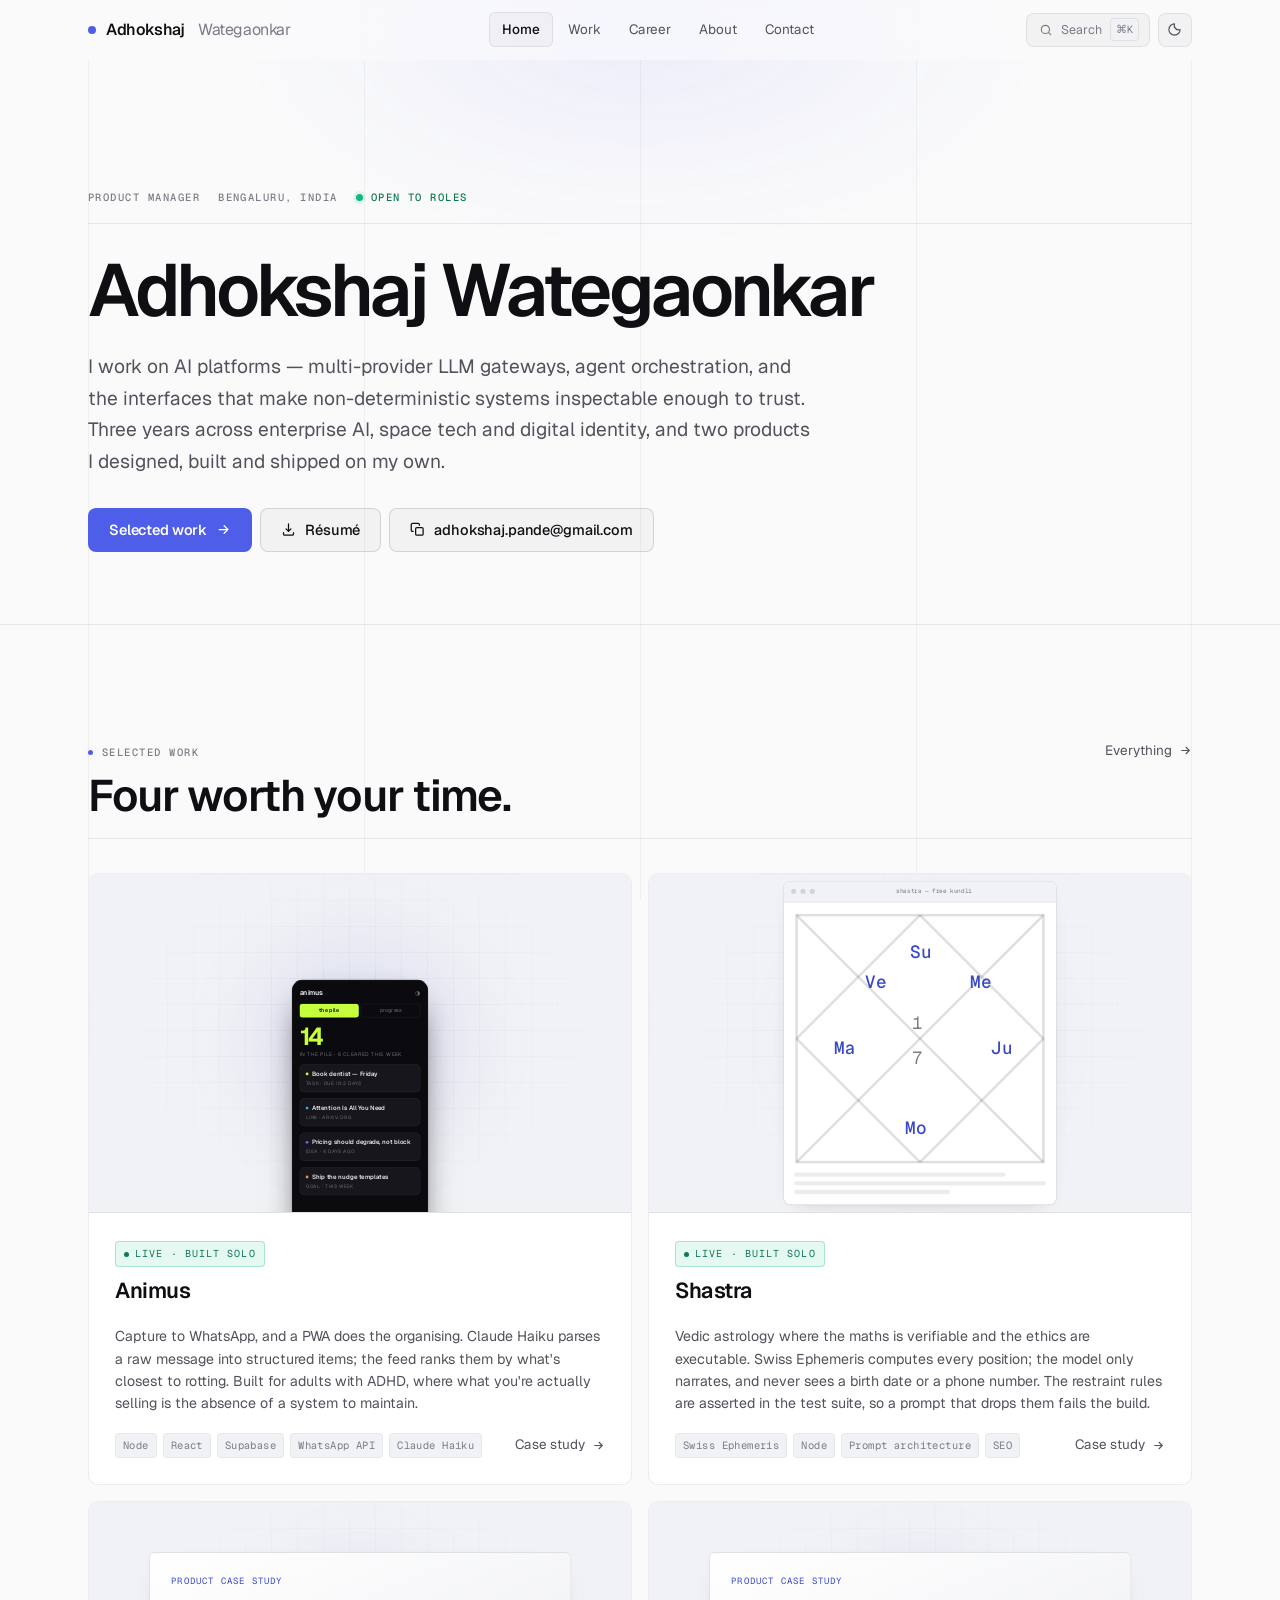
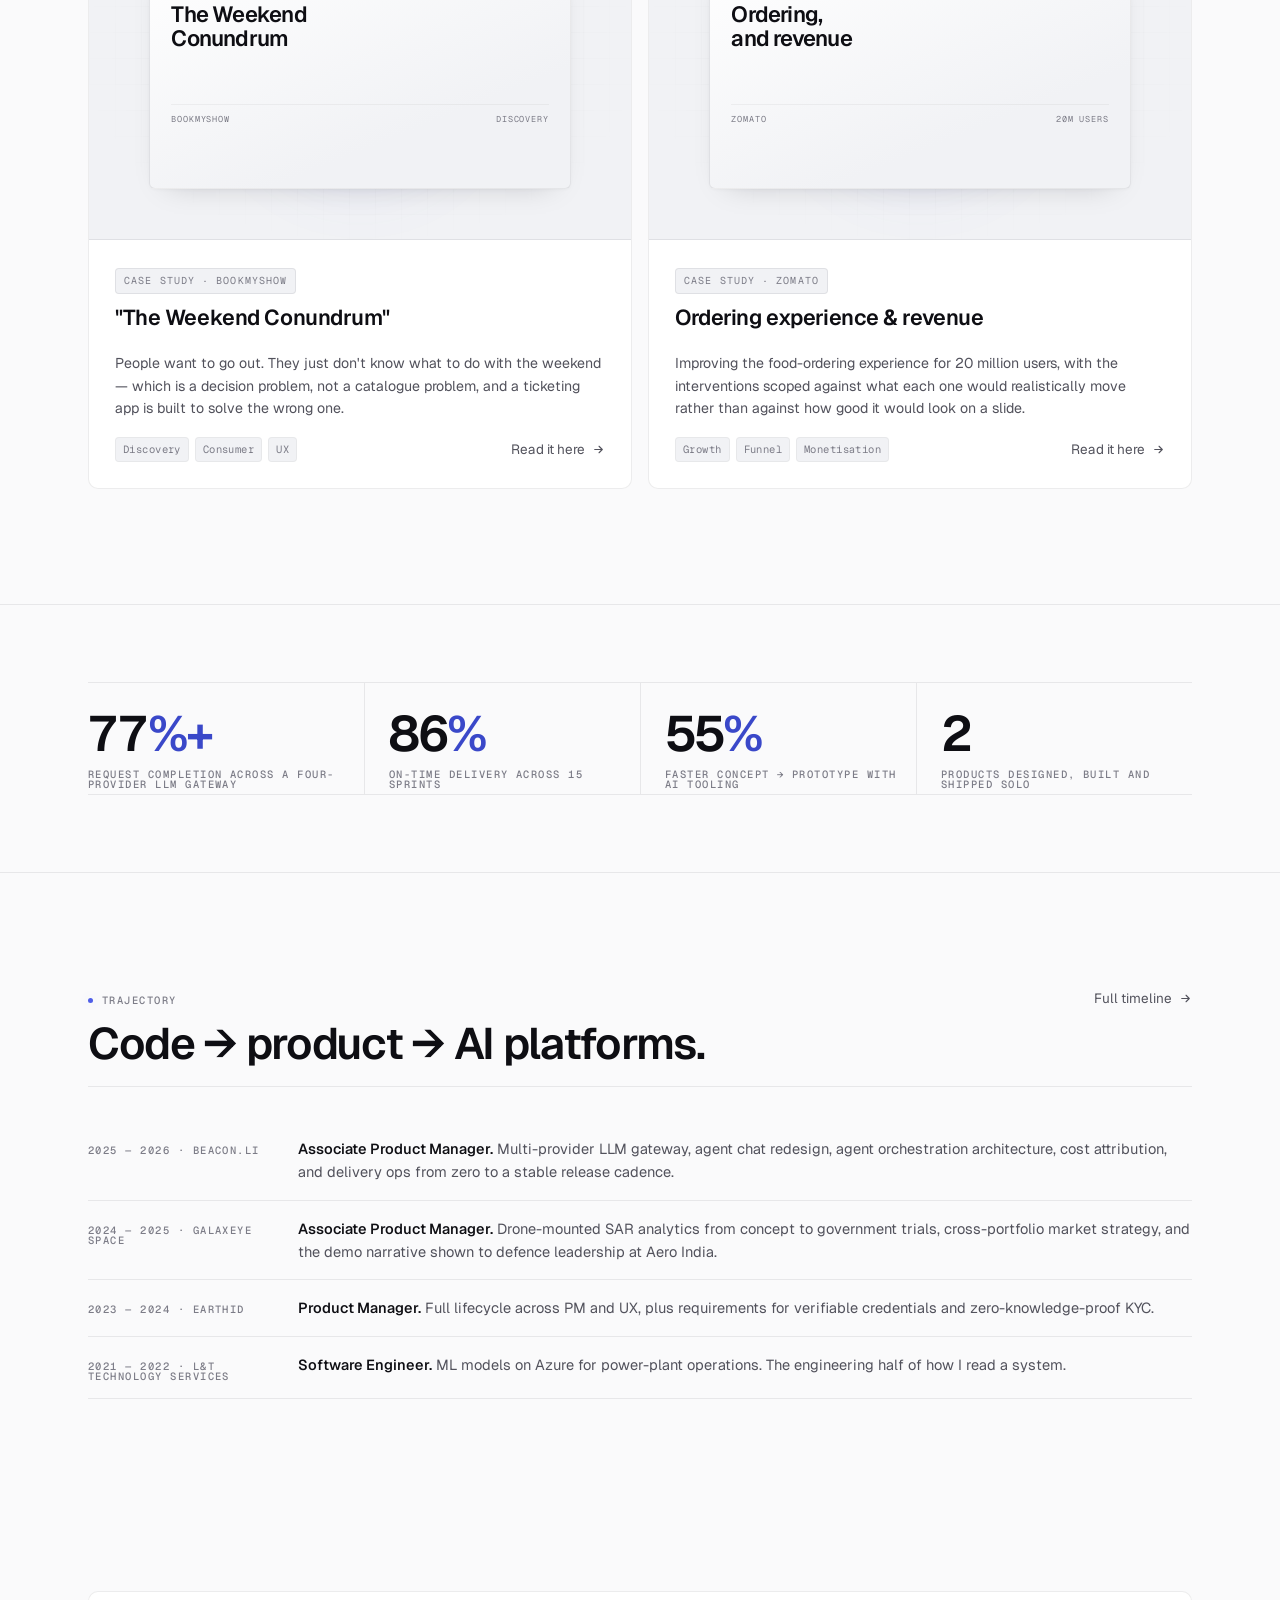
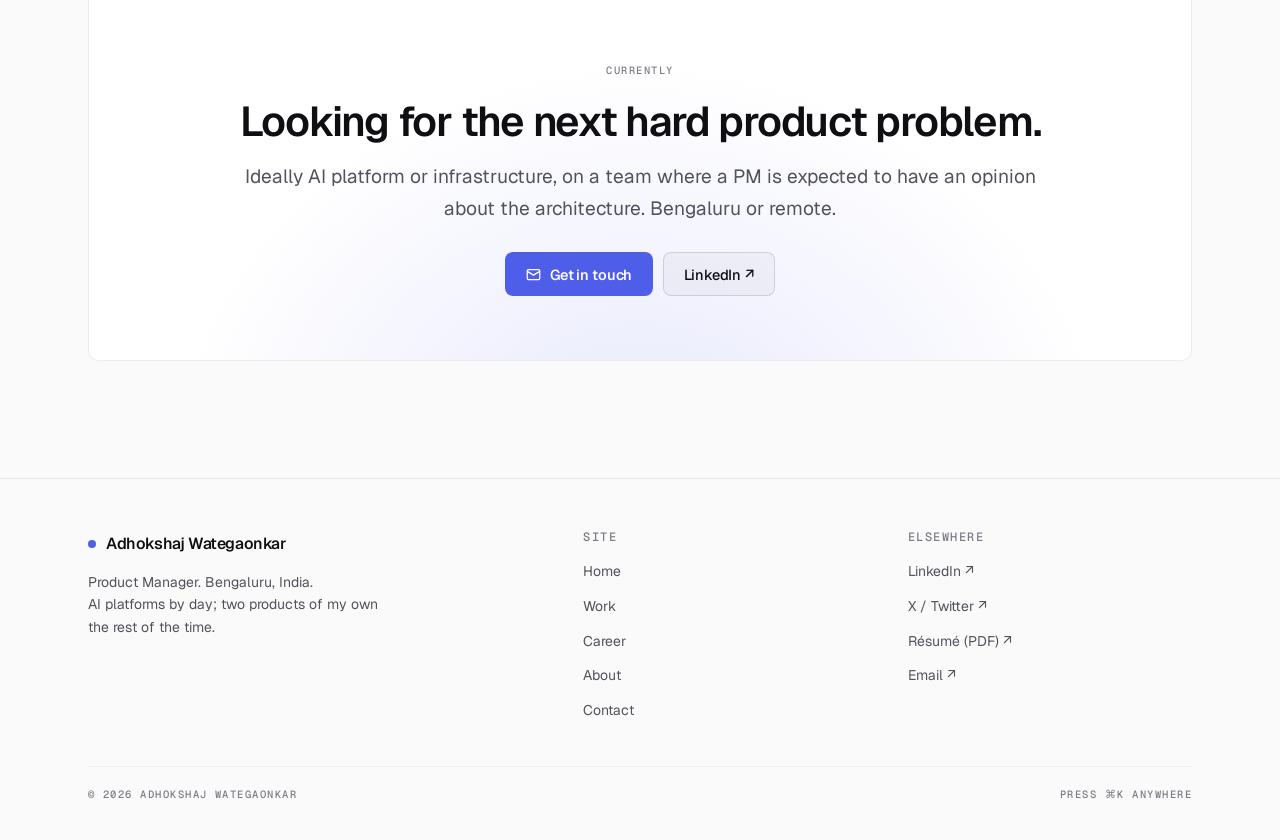
==== commit 417778b6: "..." ====
--- a/index.html
+++ b/index.html
@@ -4,42 +4,40 @@
 <meta charset="utf-8" />
 <meta name="viewport" content="width=device-width, initial-scale=1, viewport-fit=cover" />
 <title>Adhokshaj Wategaonkar — Product Manager, AI platforms</title>
-<meta name="description" content="Product Manager building AI-native platforms. LLM gateways, agent orchestration, SAR analytics for defence, and two products shipped solo. Bengaluru." />
-<meta name="theme-color" content="#0A0A0B" />
+<meta name="description" content="Product Manager working on AI platforms — multi-provider LLM gateways, agent orchestration, and interfaces that make non-deterministic systems inspectable. Bengaluru." />
+<meta name="theme-color" content="#08080A" />
 <link rel="canonical" href="https://adhokshajwategaonkar.github.io/portfolio/" />
 
 <meta property="og:type" content="website" />
+<meta property="og:url" content="https://adhokshajwategaonkar.github.io/portfolio/" />
 <meta property="og:title" content="Adhokshaj Wategaonkar — Product Manager, AI platforms" />
-<meta property="og:description" content="Product Manager building AI-native platforms. LLM gateways, agent orchestration, SAR analytics for defence, and two products shipped solo." />
+<meta property="og:description" content="Product Manager working on AI platforms — multi-provider LLM gateways, agent orchestration, and interfaces that make non-deterministic systems inspectable. Bengaluru." />
 <meta property="og:image" content="https://adhokshajwategaonkar.github.io/portfolio/assets/og.png" />
 <meta name="twitter:card" content="summary_large_image" />
 <meta name="twitter:creator" content="@AdhokshajW" />
 
-<link rel="icon" href="assets/favicon.svg" type="image/svg+xml" />
+<link rel="icon" href="./assets/favicon.svg" type="image/svg+xml" />
 <link rel="preconnect" href="https://fonts.googleapis.com" />
 <link rel="preconnect" href="https://fonts.gstatic.com" crossorigin />
 <!-- Fonts load ASYNCHRONOUSLY. A render-blocking third-party stylesheet means a
      blank screen for as long as that CDN is slow — which on a portfolio is the
-     difference between a first impression and a bounce. Text paints immediately
-     in the system fallback and swaps when Geist arrives. -->
+     difference between a first impression and a bounce. -->
 <link rel="preload" as="style" href="https://fonts.googleapis.com/css2?family=Geist:wght@300..700&family=Geist+Mono:wght@400;500&family=Instrument+Serif:ital@0;1&display=swap" />
 <link rel="stylesheet" href="https://fonts.googleapis.com/css2?family=Geist:wght@300..700&family=Geist+Mono:wght@400;500&family=Instrument+Serif:ital@0;1&display=swap" media="print" onload="this.media='all';this.onload=null" />
 <noscript><link rel="stylesheet" href="https://fonts.googleapis.com/css2?family=Geist:wght@300..700&family=Geist+Mono:wght@400;500&family=Instrument+Serif:ital@0;1&display=swap" /></noscript>
-<link rel="stylesheet" href="assets/site.css" />
-
-<!-- Resolve the theme before first paint. If React-style hydration set this
-     on mount, every cold start would flash near-black at a light-mode
-     visitor. Kept inline and blocking on purpose. -->
+<link rel="stylesheet" href="./assets/site.css" />
+
+<!-- Resolve the theme BEFORE first paint. In site.js this would flash
+     near-black at every light-mode visitor on every cold start. -->
 <script>
   document.documentElement.classList.add('js');
   try {
     var p = localStorage.getItem('aw.theme') || 'system';
     var t = p === 'system' ? (matchMedia('(prefers-color-scheme: light)').matches ? 'light' : 'dark') : p;
     document.documentElement.dataset.theme = t;
-    if (t === 'light') document.querySelector('meta[name=theme-color]').content = '#FAFAF7';
+    if (t === 'light') document.querySelector('meta[name=theme-color]').content = '#FAFAFB';
   } catch (e) {}
 </script>
-
 <script type="application/ld+json">
 {"@context":"https://schema.org","@type":"Person","name":"Adhokshaj Wategaonkar",
 "jobTitle":"Product Manager","email":"adhokshaj.pande@gmail.com",
@@ -54,19 +52,16 @@
 <div class="rules" aria-hidden="true"><span></span><span></span><span></span><span></span></div>
 <div class="grain" aria-hidden="true"></div>
 
-<!-- ======================================================== nav ======= -->
 <header class="nav">
   <div class="wrap">
     <a class="brand" href="./"><span class="dot"></span>Adhokshaj&nbsp;<span class="sur">Wategaonkar</span></a>
-
     <nav class="tabs" aria-label="Primary">
       <a href="./" aria-current="page">Home</a>
-      <a href="work/">Work</a>
-      <a href="career/">Career</a>
-      <a href="about/">About</a>
-      <a href="contact/">Contact</a>
+      <a href="./work/">Work</a>
+      <a href="./career/">Career</a>
+      <a href="./about/">About</a>
+      <a href="./contact/">Contact</a>
     </nav>
-
     <div class="nav-actions">
       <button class="kbd-btn" data-palette aria-label="Open command palette">
         <svg viewBox="0 0 24 24" width="14" height="14" fill="none" stroke="currentColor" stroke-width="2" stroke-linecap="round"><circle cx="11" cy="11" r="7"/><path d="m20 20-3.5-3.5"/></svg>
@@ -85,73 +80,198 @@
 
 <nav class="sheet" aria-label="Mobile">
   <a href="./">Home <span class="label">01</span></a>
-  <a href="work/">Work <span class="label">02</span></a>
-  <a href="career/">Career <span class="label">03</span></a>
-  <a href="about/">About <span class="label">04</span></a>
-  <a href="contact/">Contact <span class="label">05</span></a>
+  <a href="./work/">Work <span class="label">02</span></a>
+  <a href="./career/">Career <span class="label">03</span></a>
+  <a href="./about/">About <span class="label">04</span></a>
+  <a href="./contact/">Contact <span class="label">05</span></a>
 </nav>
 
 <main id="main">
 
 <!-- ======================================================= hero ======== -->
-<section class="hero">
-  <div class="wrap">
-    <div class="rise" style="--i:0">
-      <span class="availability">
-        <span class="beacon"><b></b><i></i></span>
-        Open to Product Manager roles — AI &amp; platform
+<section class="hero" style="padding-bottom:clamp(40px,6vw,72px)">
+  <div class="wrap">
+    <div class="intro-meta rise">
+      <span class="label">Product Manager</span>
+      <span class="label">Bengaluru, India</span>
+      <span class="label" style="display:flex;align-items:center;gap:8px;color:var(--live-ink)">
+        <span class="dot-live"></span>Open to roles
       </span>
     </div>
 
-    <h1 class="display rise" style="--i:1; margin: 26px 0 0">
-      I turn ambiguous<br />AI problems into<br /><span class="serif accent">shipped</span> product.
-    </h1>
-
-    <p class="lead rise" style="--i:2; margin-top: 26px">
-      Product Manager, 3+ years. I've owned an LLM gateway across four model providers,
-      redesigned an agent chat experience down to its tool-call traces, taken SAR analytics
-      software through government trials — and shipped two products end-to-end on my own,
-      from schema to landing page.
+    <h1 class="intro-name rise" style="--i:1">Adhokshaj Wategaonkar</h1>
+
+    <p class="lead rise" style="--i:2; margin-top:24px; max-width:56ch">
+      I work on AI platforms — multi-provider LLM gateways, agent orchestration, and the
+      interfaces that make non-deterministic systems inspectable enough to trust. Three years
+      across enterprise AI, space tech and digital identity, and two products I designed,
+      built and shipped on my own.
     </p>
 
-    <div class="rise" style="--i:3; display:flex; gap:10px; flex-wrap:wrap; margin-top:34px">
-      <a class="btn btn--primary" href="work/">
-        See the work
-        <svg viewBox="0 0 24 24" fill="none" stroke="currentColor" stroke-width="2.2" stroke-linecap="round" stroke-linejoin="round"><path d="M5 12h14M13 6l6 6-6 6"/></svg>
+    <div class="intro-links rise" style="--i:3">
+      <a class="btn btn--primary" href="work/">Selected work <svg viewBox="0 0 24 24" fill="none" stroke="currentColor" stroke-width="2" stroke-linecap="round" stroke-linejoin="round"><path d="M5 12h14M13 6l6 6-6 6"/></svg></a>
+      <a class="btn btn--ghost" href="Adhokshaj-Wategaonkar-Resume.pdf" target="_blank" rel="noopener"><svg viewBox="0 0 24 24" fill="none" stroke="currentColor" stroke-width="2" stroke-linecap="round" stroke-linejoin="round"><path d="M12 3v12m0 0 4-4m-4 4-4-4"/><path d="M4 17v2a2 2 0 0 0 2 2h12a2 2 0 0 0 2-2v-2"/></svg> Résumé</a>
+      <button class="btn btn--ghost" data-copy="adhokshaj.pande@gmail.com"><svg viewBox="0 0 24 24" fill="none" stroke="currentColor" stroke-width="2" stroke-linecap="round" stroke-linejoin="round"><rect x="9" y="9" width="12" height="12" rx="2"/><path d="M5 15H4a2 2 0 0 1-2-2V4a2 2 0 0 1 2-2h9a2 2 0 0 1 2 2v1"/></svg> adhokshaj.pande@gmail.com</button>
+    </div>
+  </div>
+</section>
+
+<!-- =============================================== selected work ======= -->
+<section class="section section--ruled" id="work">
+  <div class="wrap">
+    <div class="sec-head rise">
+      <div>
+        <span class="label">Selected work</span>
+        <h2 style="margin-top:14px">Four worth your time.</h2>
+      </div>
+      <a class="arrow-link" href="work/">Everything <svg viewBox="0 0 24 24" fill="none" stroke="currentColor" stroke-width="2" stroke-linecap="round" stroke-linejoin="round"><path d="M5 12h14M13 6l6 6-6 6"/></svg></a>
+    </div>
+
+    <div class="grid grid--2">
+
+      <a class="card proj rise" style="--i:0" href="projects/animus/">
+        <div class="cover" style="--ms:.56">
+      <span class="halo"></span>
+      <div class="mock phone" aria-hidden="true">
+        <div class="bar"><b>animus</b><span style="font-size:10px;color:#6B6B76">◑</span></div>
+        <div class="panes"><span class="on">the pile</span><span>progress</span></div>
+        <div>
+          <div class="hero-n">14</div>
+          <div class="hero-k">in the pile · 6 cleared this week</div>
+        </div>
+        <div class="item"><b><i style="background:#C6FF3D"></i>Book dentist — Friday</b><span>task · due in 2 days</span></div>
+        <div class="item"><b><i style="background:#3DA9FC"></i>Attention Is All You Need</b><span>link · arxiv.org</span></div>
+        <div class="item"><b><i style="background:#7C5CFC"></i>Pricing should degrade, not block</b><span>idea · 4 days ago</span></div>
+        <div class="item"><b><i style="background:#FF8A3D"></i>Ship the nudge templates</b><span>goal · this week</span></div>
+      </div>
+    </div>
+        <div class="card-pad proj">
+          <div class="proj-top">
+            <div>
+              <span class="badge badge--live"><i></i>Live · built solo</span>
+              <h3 style="margin-top:12px">Animus</h3>
+            </div>
+          </div>
+          <p>
+            Capture to WhatsApp, and a PWA does the organising. Claude Haiku parses a raw message
+            into structured items; the feed ranks them by what's closest to rotting. Built for
+            adults with ADHD, where what you're actually selling is the absence of a system to
+            maintain.
+          </p>
+          <div class="proj-foot">
+            <div class="tags"><span>Node</span><span>React</span><span>Supabase</span><span>WhatsApp API</span><span>Claude Haiku</span></div>
+            <span class="arrow-link">Case study <svg viewBox="0 0 24 24" fill="none" stroke="currentColor" stroke-width="2" stroke-linecap="round" stroke-linejoin="round"><path d="M5 12h14M13 6l6 6-6 6"/></svg></span>
+          </div>
+        </div>
       </a>
-      <a class="btn btn--ghost" href="Adhokshaj-Wategaonkar-Resume.pdf" target="_blank" rel="noopener">
-        <svg viewBox="0 0 24 24" fill="none" stroke="currentColor" stroke-width="2" stroke-linecap="round" stroke-linejoin="round"><path d="M12 3v12m0 0 4-4m-4 4-4-4"/><path d="M4 17v2a2 2 0 0 0 2 2h12a2 2 0 0 0 2-2v-2"/></svg>
-        Résumé
+
+      <a class="card proj rise" style="--i:1" href="projects/shastra/">
+        <div class="cover" style="--ms:.72">
+      <span class="halo"></span>
+      <div class="mock win" aria-hidden="true">
+        <div class="win-bar"><i></i><i></i><i></i><span>shastra — free kundli</span></div>
+        <div class="win-body">
+          <svg class="kundli" viewBox="0 0 100 100" role="img" aria-label="North Indian birth chart">
+            <rect x="1" y="1" width="98" height="98"/>
+            <line x1="1" y1="1" x2="99" y2="99"/><line x1="99" y1="1" x2="1" y2="99"/>
+            <line x1="50" y1="1" x2="1" y2="50"/><line x1="50" y1="1" x2="99" y2="50"/>
+            <line x1="1" y1="50" x2="50" y2="99"/><line x1="99" y1="50" x2="50" y2="99"/>
+            <text class="p" x="46" y="18">Su</text><text class="p" x="70" y="30">Me</text>
+            <text class="p" x="16" y="56">Ma</text><text class="p" x="78" y="56">Ju</text>
+            <text class="p" x="44" y="88">Mo</text><text class="p" x="28" y="30">Ve</text>
+            <text x="47" y="46">1</text><text x="47" y="60">7</text>
+          </svg>
+          <div class="skel"><i class="m"></i><i></i><i class="s"></i></div>
+        </div>
+      </div>
+    </div>
+        <div class="card-pad proj">
+          <div class="proj-top">
+            <div>
+              <span class="badge badge--live"><i></i>Live · built solo</span>
+              <h3 style="margin-top:12px">Shastra</h3>
+            </div>
+          </div>
+          <p>
+            Vedic astrology where the maths is verifiable and the ethics are executable. Swiss
+            Ephemeris computes every position; the model only narrates, and never sees a birth
+            date or a phone number. The restraint rules are asserted in the test suite, so a
+            prompt that drops them fails the build.
+          </p>
+          <div class="proj-foot">
+            <div class="tags"><span>Swiss Ephemeris</span><span>Node</span><span>Prompt architecture</span><span>SEO</span></div>
+            <span class="arrow-link">Case study <svg viewBox="0 0 24 24" fill="none" stroke="currentColor" stroke-width="2" stroke-linecap="round" stroke-linejoin="round"><path d="M5 12h14M13 6l6 6-6 6"/></svg></span>
+          </div>
+        </div>
       </a>
-      <button class="btn btn--ghost" data-copy="adhokshaj.pande@gmail.com">
-        <svg viewBox="0 0 24 24" fill="none" stroke="currentColor" stroke-width="2" stroke-linecap="round" stroke-linejoin="round"><rect x="9" y="9" width="12" height="12" rx="2"/><path d="M5 15H4a2 2 0 0 1-2-2V4a2 2 0 0 1 2-2h9a2 2 0 0 1 2 2v1"/></svg>
-        adhokshaj.pande@gmail.com
-      </button>
-    </div>
-  </div>
-</section>
-
-<!-- ==================================================== marquee ======== -->
-<div class="wrap rise">
-  <div class="marquee" style="padding-block:26px; border-block:1px solid var(--line-2)">
-    <div class="marquee-track">
-      <span>Beacon.li</span><span>·</span><span>GalaxEye Space</span><span>·</span><span>EarthID</span><span>·</span><span>L&amp;T Technology Services</span><span>·</span>
-      <span>LLM gateways</span><span>·</span><span>Agent orchestration</span><span>·</span><span>SAR analytics</span><span>·</span><span>Verifiable credentials</span><span>·</span>
-      <span>Aero India 2025</span><span>·</span><span>HIMTECH Symposium</span><span>·</span>
-      <span>Beacon.li</span><span>·</span><span>GalaxEye Space</span><span>·</span><span>EarthID</span><span>·</span><span>L&amp;T Technology Services</span><span>·</span>
-      <span>LLM gateways</span><span>·</span><span>Agent orchestration</span><span>·</span><span>SAR analytics</span><span>·</span><span>Verifiable credentials</span><span>·</span>
-      <span>Aero India 2025</span><span>·</span><span>HIMTECH Symposium</span><span>·</span>
-    </div>
-  </div>
-</div>
+
+      <a class="card proj rise" style="--i:2" href="projects/weekend-conundrum/">
+        <div class="cover">
+      <span class="halo"></span>
+      <div class="slide">
+        <span class="kicker">Product case study</span>
+        <strong>The Weekend<br />Conundrum</strong>
+        <span class="foot"><span>BookMyShow</span><span>Discovery</span></span>
+      </div>
+    </div>
+        <div class="card-pad proj">
+          <div class="proj-top">
+            <div>
+              <span class="badge">Case study · BookMyShow</span>
+              <h3 style="margin-top:12px">"The Weekend Conundrum"</h3>
+            </div>
+          </div>
+          <p>
+            People want to go out. They just don't know what to do with the weekend — which is a
+            decision problem, not a catalogue problem, and a ticketing app is built to solve the
+            wrong one.
+          </p>
+          <div class="proj-foot">
+            <div class="tags"><span>Discovery</span><span>Consumer</span><span>UX</span></div>
+            <span class="arrow-link">Read it here <svg viewBox="0 0 24 24" fill="none" stroke="currentColor" stroke-width="2" stroke-linecap="round" stroke-linejoin="round"><path d="M5 12h14M13 6l6 6-6 6"/></svg></span>
+          </div>
+        </div>
+      </a>
+
+      <a class="card proj rise" style="--i:3" href="projects/zomato/">
+        <div class="cover">
+      <span class="halo"></span>
+      <div class="slide">
+        <span class="kicker">Product case study</span>
+        <strong>Ordering,<br />and revenue</strong>
+        <span class="foot"><span>Zomato</span><span>20M users</span></span>
+      </div>
+    </div>
+        <div class="card-pad proj">
+          <div class="proj-top">
+            <div>
+              <span class="badge">Case study · Zomato</span>
+              <h3 style="margin-top:12px">Ordering experience &amp; revenue</h3>
+            </div>
+          </div>
+          <p>
+            Improving the food-ordering experience for 20 million users, with the interventions
+            scoped against what each one would realistically move rather than against how good
+            it would look on a slide.
+          </p>
+          <div class="proj-foot">
+            <div class="tags"><span>Growth</span><span>Funnel</span><span>Monetisation</span></div>
+            <span class="arrow-link">Read it here <svg viewBox="0 0 24 24" fill="none" stroke="currentColor" stroke-width="2" stroke-linecap="round" stroke-linejoin="round"><path d="M5 12h14M13 6l6 6-6 6"/></svg></span>
+          </div>
+        </div>
+      </a>
+
+    </div>
+  </div>
+</section>
 
 <!-- ====================================================== stats ======== -->
-<section class="section section--tight">
+<section class="section section--tight section--ruled">
   <div class="wrap">
     <div class="stats rise">
       <div class="stat">
         <div class="n"><span data-count="85">85</span><em>%+</em></div>
-        <div class="k label">Request completion, multi-provider LLM gateway</div>
+        <div class="k label">Request completion across a four-provider LLM gateway</div>
       </div>
       <div class="stat">
         <div class="n"><span data-count="95">95</span><em>%</em></div>
@@ -163,181 +283,21 @@
       </div>
       <div class="stat">
         <div class="n"><span data-count="2">2</span></div>
-        <div class="k label">Products designed, built &amp; shipped solo</div>
-      </div>
-    </div>
-  </div>
-</section>
-
-<!-- =============================================== selected work ======= -->
-<section class="section" id="work">
+        <div class="k label">Products designed, built and shipped solo</div>
+      </div>
+    </div>
+  </div>
+</section>
+
+<!-- ==================================================== career ========= -->
+<section class="section section--ruled">
   <div class="wrap">
     <div class="sec-head rise">
       <div>
-        <span class="label">Selected work</span>
-        <h2 style="margin-top:14px">Things I built, and<br />things I figured out.</h2>
-      </div>
-      <a class="arrow-link" href="work/">
-        All 14 projects
-        <svg viewBox="0 0 24 24" fill="none" stroke="currentColor" stroke-width="2.2" stroke-linecap="round" stroke-linejoin="round"><path d="M5 12h14M13 6l6 6-6 6"/></svg>
-      </a>
-    </div>
-
-    <div class="grid grid--2">
-
-      <!-- Animus -->
-      <a class="card proj rise" style="--i:0" href="projects/animus/">
-        <div class="cover"><span class="halo"></span><span class="glyph">🧠</span></div>
-        <div class="card-pad proj">
-          <div class="proj-top">
-            <div>
-              <span class="badge badge--live"><i></i>Live · solo build</span>
-              <h3 style="margin-top:12px">Animus</h3>
-            </div>
-          </div>
-          <p>
-            Capture anything to WhatsApp — a link, a half-thought, a task you'll forget.
-            Haiku parses it into a structured item; a PWA ranks it by what's closest to rotting
-            and brings it back. Built for adults with ADHD, where the product promise is the
-            <em>absence</em> of a system to maintain.
-          </p>
-          <div class="proj-foot">
-            <div class="tags"><span>Node</span><span>React</span><span>Postgres</span><span>WhatsApp API</span><span>Claude Haiku</span></div>
-            <span class="arrow-link">Read case study
-              <svg viewBox="0 0 24 24" fill="none" stroke="currentColor" stroke-width="2.2" stroke-linecap="round" stroke-linejoin="round"><path d="M5 12h14M13 6l6 6-6 6"/></svg>
-            </span>
-          </div>
-        </div>
-      </a>
-
-      <!-- Shastra -->
-      <a class="card proj rise" style="--i:1" href="projects/shastra/">
-        <div class="cover"><span class="halo"></span><span class="glyph">🪐</span></div>
-        <div class="card-pad proj">
-          <div class="proj-top">
-            <div>
-              <span class="badge badge--live"><i></i>Live · solo build</span>
-              <h3 style="margin-top:12px">Shastra</h3>
-            </div>
-          </div>
-          <p>
-            Vedic astrology where the maths is real and the ethics are executable. Swiss Ephemeris
-            computes every position; the model only narrates, and never sees a birth date or a phone
-            number. 161 tests, including three published reference charts, make
-            "the maths is real" a claim you can check.
-          </p>
-          <div class="proj-foot">
-            <div class="tags"><span>Swiss Ephemeris</span><span>Node</span><span>Prompt design</span><span>SEO tools</span></div>
-            <span class="arrow-link">Read case study
-              <svg viewBox="0 0 24 24" fill="none" stroke="currentColor" stroke-width="2.2" stroke-linecap="round" stroke-linejoin="round"><path d="M5 12h14M13 6l6 6-6 6"/></svg>
-            </span>
-          </div>
-        </div>
-      </a>
-
-      <!-- Weekend Conundrum -->
-      <a class="card proj rise" style="--i:2" href="https://adhokshaj.notion.site/The-Weekend-Conundrum-e9d2c0eb29724530b62920b60a8a7963" target="_blank" rel="noopener">
-        <div class="card-pad proj">
-          <div class="proj-top">
-            <div>
-              <span class="badge">Product case study</span>
-              <h3 style="margin-top:12px">"The Weekend Conundrum"</h3>
-            </div>
-            <svg width="15" height="15" viewBox="0 0 24 24" fill="none" stroke="currentColor" stroke-width="2" stroke-linecap="round" stroke-linejoin="round" style="color:var(--ink-3);flex:none"><path d="M14 4h6v6M20 4 10 14"/><path d="M18 14v5a1 1 0 0 1-1 1H5a1 1 0 0 1-1-1V7a1 1 0 0 1 1-1h5"/></svg>
-          </div>
-          <p>
-            BookMyShow teardown: people want to go out, they just don't know <em>what</em> to do
-            with the weekend. Discovery-first redesign, from the decision problem through to
-            the interface that solves it.
-          </p>
-          <div class="proj-foot">
-            <div class="tags"><span>Discovery</span><span>UX</span><span>Consumer</span></div>
-            <span class="label">Notion ↗</span>
-          </div>
-        </div>
-      </a>
-
-      <!-- Zomato -->
-      <a class="card proj rise" style="--i:3" href="https://adhokshaj.notion.site/Improving-the-food-ordering-experience-on-Zomato-to-increase-Revenue-7f948529155b49b5a0616f1f71ff6fc9" target="_blank" rel="noopener">
-        <div class="card-pad proj">
-          <div class="proj-top">
-            <div>
-              <span class="badge">Product case study</span>
-              <h3 style="margin-top:12px">Zomato — ordering &amp; revenue</h3>
-            </div>
-            <svg width="15" height="15" viewBox="0 0 24 24" fill="none" stroke="currentColor" stroke-width="2" stroke-linecap="round" stroke-linejoin="round" style="color:var(--ink-3);flex:none"><path d="M14 4h6v6M20 4 10 14"/><path d="M18 14v5a1 1 0 0 1-1 1H5a1 1 0 0 1-1-1V7a1 1 0 0 1 1-1h5"/></svg>
-          </div>
-          <p>
-            Improving the food-ordering experience for 20 million users. Funnel analysis,
-            competitive teardown, and a prioritised set of interventions scoped against
-            what each would actually move.
-          </p>
-          <div class="proj-foot">
-            <div class="tags"><span>Growth</span><span>Funnel</span><span>Monetisation</span></div>
-            <span class="label">Notion ↗</span>
-          </div>
-        </div>
-      </a>
-
-    </div>
-  </div>
-</section>
-
-<!-- ================================================== how I work ======= -->
-<section class="section">
-  <div class="wrap">
-    <div class="sec-head rise">
-      <div>
-        <span class="label">How I work</span>
-        <h2 style="margin-top:14px">Three things I'm actually<br />good at.</h2>
-      </div>
-    </div>
-
-    <div class="grid grid--3">
-      <div class="card card-pad rise" style="--i:0">
-        <span class="label">01 — Ambiguity</span>
-        <h3 style="margin:14px 0 10px">Specs for things nobody<br />has built before</h3>
-        <p class="muted" style="font-size:14.4px">
-          Fallback logic across four LLM providers. Tenant isolation boundaries for an agent
-          orchestrator. A cost attribution model mapping inference spend down to the workflow.
-          These don't have reference implementations — you write the requirement by deciding
-          what failure is acceptable.
-        </p>
-      </div>
-      <div class="card card-pad rise" style="--i:1">
-        <span class="label">02 — Interfaces</span>
-        <h3 style="margin:14px 0 10px">Progressive disclosure over<br />non-deterministic systems</h3>
-        <p class="muted" style="font-size:14.4px">
-          I prototyped Beacon's streaming agent chat from scratch: what surfaces in real time,
-          and how a user expands from an answer into the reasoning behind it and then into the
-          raw tool calls. Layered control, so trust is something the user can go and verify.
-        </p>
-      </div>
-      <div class="card card-pad rise" style="--i:2">
-        <span class="label">03 — Shipping</span>
-        <h3 style="margin:14px 0 10px">I build the thing, not just<br />the deck about the thing</h3>
-        <p class="muted" style="font-size:14.4px">
-          Animus and Shastra are mine end to end — schema, prompts, spend caps, design language,
-          landing page, deploy. It makes me a materially better PM: I've had to make the
-          tradeoffs I'd otherwise be asking someone else to make.
-        </p>
-      </div>
-    </div>
-  </div>
-</section>
-
-<!-- ==================================================== career ========= -->
-<section class="section">
-  <div class="wrap">
-    <div class="sec-head rise">
-      <div>
         <span class="label">Trajectory</span>
-        <h2 style="margin-top:14px">Code → product → AI&nbsp;platforms.</h2>
-      </div>
-      <a class="arrow-link" href="career/">
-        Full timeline
-        <svg viewBox="0 0 24 24" fill="none" stroke="currentColor" stroke-width="2.2" stroke-linecap="round" stroke-linejoin="round"><path d="M5 12h14M13 6l6 6-6 6"/></svg>
-      </a>
+        <h2 style="margin-top:14px">Code → product → AI platforms.</h2>
+      </div>
+      <a class="arrow-link" href="career/">Full timeline <svg viewBox="0 0 24 24" fill="none" stroke="currentColor" stroke-width="2" stroke-linecap="round" stroke-linejoin="round"><path d="M5 12h14M13 6l6 6-6 6"/></svg></a>
     </div>
 
     <div class="kv rise">
@@ -351,33 +311,30 @@
       </div>
       <div class="kv-row">
         <span class="label">2023 — 2024 · EarthID</span>
-        <span class="v"><strong>Product Manager.</strong> Full lifecycle across PM and UX — research, wireframes, Figma prototypes — plus requirements for verifiable credentials and zero-knowledge-proof KYC.</span>
+        <span class="v"><strong>Product Manager.</strong> Full lifecycle across PM and UX, plus requirements for verifiable credentials and zero-knowledge-proof KYC.</span>
       </div>
       <div class="kv-row">
         <span class="label">2021 — 2022 · L&amp;T Technology Services</span>
-        <span class="v"><strong>Software Engineer.</strong> ML models on Azure for power-plant operations — predictive maintenance and load-management pipelines. The engineering half of how I read a system.</span>
+        <span class="v"><strong>Software Engineer.</strong> ML models on Azure for power-plant operations. The engineering half of how I read a system.</span>
       </div>
     </div>
   </div>
 </section>
 
 <!-- ======================================================= CTA ========= -->
-<section class="section">
+<section class="section section--tight">
   <div class="wrap">
     <div class="big-cta rise">
       <span class="label">Currently</span>
-      <h2 style="margin:18px 0 16px; font-size:clamp(1.9rem,4.6vw,3.2rem)">
-        Looking for the next<br /><span class="serif accent">hard</span> product problem.
+      <h2 style="margin:18px 0 16px; font-size:clamp(1.7rem,4vw,2.6rem)">
+        Looking for the next hard product problem.
       </h2>
       <p class="lead" style="margin-inline:auto">
-        Ideally AI platform or infrastructure, where the requirement isn't obvious and
-        someone has to decide what "good enough" means. Bengaluru or remote.
+        Ideally AI platform or infrastructure, on a team where a PM is expected to have an opinion
+        about the architecture. Bengaluru or remote.
       </p>
-      <div style="display:flex; gap:10px; justify-content:center; flex-wrap:wrap; margin-top:30px">
-        <a class="btn btn--primary" href="mailto:adhokshaj.pande@gmail.com">
-          <svg viewBox="0 0 24 24" fill="none" stroke="currentColor" stroke-width="2" stroke-linecap="round" stroke-linejoin="round"><rect x="2" y="4" width="20" height="16" rx="2"/><path d="m2 7 10 6 10-6"/></svg>
-          Get in touch
-        </a>
+      <div style="display:flex; gap:10px; justify-content:center; flex-wrap:wrap; margin-top:28px">
+        <a class="btn btn--primary" href="mailto:adhokshaj.pande@gmail.com"><svg viewBox="0 0 24 24" fill="none" stroke="currentColor" stroke-width="2" stroke-linecap="round" stroke-linejoin="round"><rect x="2" y="4" width="20" height="16" rx="2"/><path d="m2 7 10 6 10-6"/></svg> Get in touch</a>
         <a class="btn btn--ghost" href="https://www.linkedin.com/in/adhokshaj/" target="_blank" rel="noopener">LinkedIn ↗</a>
       </div>
     </div>
@@ -386,7 +343,6 @@
 
 </main>
 
-<!-- ===================================================== footer ======== -->
 <footer class="foot">
   <div class="wrap">
     <div class="foot-grid">
@@ -394,17 +350,17 @@
         <a class="brand" href="./"><span class="dot"></span>Adhokshaj Wategaonkar</a>
         <p class="muted" style="margin-top:14px; font-size:14px; max-width:34ch">
           Product Manager. Bengaluru, India.<br />
-          Building AI-native products, and the occasional whole one by myself.
+          AI platforms by day; two products of my own the rest of the time.
         </p>
       </div>
       <div>
         <h4>Site</h4>
         <ul>
           <li><a href="./">Home</a></li>
-          <li><a href="work/">Work</a></li>
-          <li><a href="career/">Career</a></li>
-          <li><a href="about/">About</a></li>
-          <li><a href="contact/">Contact</a></li>
+          <li><a href="./work/">Work</a></li>
+          <li><a href="./career/">Career</a></li>
+          <li><a href="./about/">About</a></li>
+          <li><a href="./contact/">Contact</a></li>
         </ul>
       </div>
       <div>
@@ -412,8 +368,8 @@
         <ul>
           <li><a href="https://www.linkedin.com/in/adhokshaj/" target="_blank" rel="noopener">LinkedIn ↗</a></li>
           <li><a href="https://twitter.com/AdhokshajW" target="_blank" rel="noopener">X / Twitter ↗</a></li>
-          <li><a href="https://adhokshaj.notion.site/Hi-I-m-Adhokshaj-d14bd00fa0814905af5147c71f491ab6" target="_blank" rel="noopener">Notion portfolio ↗</a></li>
-          <li><a href="Adhokshaj-Wategaonkar-Resume.pdf" target="_blank" rel="noopener">Résumé (PDF) ↗</a></li>
+          <li><a href="./Adhokshaj-Wategaonkar-Resume.pdf" target="_blank" rel="noopener">Résumé (PDF) ↗</a></li>
+          <li><a href="mailto:adhokshaj.pande@gmail.com">Email ↗</a></li>
         </ul>
       </div>
     </div>
@@ -424,7 +380,6 @@
   </div>
 </footer>
 
-<!-- =============================================== command palette ===== -->
 <div class="scrim" aria-hidden="true"></div>
 <div class="palette" role="dialog" aria-modal="true" aria-label="Command palette" aria-hidden="true">
   <input type="text" placeholder="Search pages, projects, links…" aria-label="Search" autocomplete="off" spellcheck="false" />
@@ -436,6 +391,6 @@
   </div>
 </div>
 
-<script src="assets/site.js"></script>
+<script src="./assets/site.js"></script>
 </body>
 </html>
--- a/assets/site.css
+++ b/assets/site.css
@@ -13,32 +13,47 @@
 :root {
   color-scheme: dark;
 
-  --bg:        #0A0A0B;   /* canvas — near-black, never pure black          */
-  --bg-2:      #0F0F12;   /* cards / elevated surfaces                      */
-  --bg-3:      #16161A;   /* nested surfaces, fields, chips                 */
-  --bg-wash:   rgba(255,255,255,.028);
-
-  --line:      rgba(255,255,255,.10);   /* visible hairline                  */
-  --line-2:    rgba(255,255,255,.055);  /* structural grid rule              */
-  --line-3:    rgba(255,255,255,.028);  /* barely-there                      */
-
-  --ink:       #EDEDEF;   /* primary text                                    */
-  --ink-2:     #A2A2AA;   /* secondary                                       */
-  --ink-3:     #6E6E78;   /* tertiary / metadata                             */
-
-  /* The accent splits in two on purpose. --accent is for FILLS (near-black
-     text sits on it at ~6:1 in both themes). --accent-ink is for TEXT, and
-     it has to change between themes or it fails contrast on a light canvas. */
-  --accent:     #FF4D1C;
-  --accent-ink: #FF6B3D;
-  --on-accent:  #0A0A0B;
-  --accent-soft: rgba(255,77,28,.13);
-  --accent-glow: rgba(255,77,28,.20);
-
-  --card-edge: linear-gradient(180deg, rgba(255,255,255,.07), transparent 60%);
+  /* Cool near-black. The warm grey read "editorial"; this reads "platform",
+     which is the register the work actually sits in. */
+  --bg:        #08080A;
+  --bg-2:      #0E0E12;
+  --bg-3:      #15151B;
+  --bg-wash:   rgba(255,255,255,.032);
+
+  --line:      rgba(255,255,255,.11);
+  --line-2:    rgba(255,255,255,.062);
+  --line-3:    rgba(255,255,255,.032);
+
+  --ink:       #EDEDF2;
+  --ink-2:     #9C9CA9;
+  --ink-3:     #74747E;
+
+  /* ONE chromatic accent, in the Linear/Stripe register. It splits in two:
+     --accent is for FILLS (white text on it is 5.1:1) and --accent-ink is for
+     TEXT (7.6:1 here, and it has to deepen in light or it fails on paper). */
+  --accent:     #4F5EE8;
+  --accent-ink: #8B98FF;
+  --on-accent:  #FFFFFF;
+  --accent-soft: rgba(79,94,232,.14);
+  --accent-glow: rgba(79,94,232,.20);
+
+  /* Green exists for exactly one job: "this is live and you can go poke it".
+     It is never decoration. */
+  --live:      #34D399;
+  --live-ink:  #34D399;
+  --live-soft: rgba(52,211,153,.12);
+
+  --card-edge: linear-gradient(180deg, rgba(255,255,255,.055), transparent 55%);
   --shadow-1: 0 1px 2px rgba(0,0,0,.3);
-  --shadow-2: 0 20px 46px -22px rgba(0,0,0,.85), 0 2px 10px -4px rgba(0,0,0,.5);
-  --grain-opacity: .085;
+  --shadow-2: 0 16px 40px -22px rgba(0,0,0,.9), 0 2px 8px -3px rgba(0,0,0,.5);
+  --grain-opacity: .07;
+
+  /* Sharper than before. Vercel's geometry is small, consistent radii —
+     nothing rounder than 10px, and no pills anywhere. */
+  --r-lg: 10px;
+  --r-md: 8px;
+  --r-sm: 6px;
+  --r-xs: 4px;
 
   --spring: cubic-bezier(.22,1,.36,1);
   --swift:  cubic-bezier(.32,.72,0,1);
@@ -57,31 +72,35 @@
 [data-theme="light"] {
   color-scheme: light;
 
-  --bg:        #FAFAF7;   /* warm off-white — never pure white              */
+  --bg:        #FAFAFB;
   --bg-2:      #FFFFFF;
-  --bg-3:      #F2F2ED;
-  --bg-wash:   rgba(10,10,11,.030);
-
-  --line:      rgba(10,10,11,.13);
-  --line-2:    rgba(10,10,11,.075);
-  --line-3:    rgba(10,10,11,.04);
-
-  --ink:       #121215;
-  --ink-2:     #55555E;
-  --ink-3:     #86868F;
-
-  --accent:     #FF4D1C;
-  --accent-ink: #C43A0E;      /* 5.1:1 on the warm canvas                   */
-  --on-accent:  #0A0A0B;
-  --accent-soft: rgba(255,77,28,.10);
-  --accent-glow: rgba(255,77,28,.16);
-
-  /* A white highlight on a white card is nothing. Depth in light mode comes
-     from the border and a tighter shadow instead of a lit top edge. */
+  --bg-3:      #F1F2F5;
+  --bg-wash:   rgba(9,9,16,.030);
+
+  --line:      rgba(9,9,16,.13);
+  --line-2:    rgba(9,9,16,.075);
+  --line-3:    rgba(9,9,16,.045);
+
+  --ink:       #0E0E13;
+  --ink-2:     #52525C;
+  --ink-3:     #7C7C87;
+
+  --accent:     #4F5EE8;
+  --accent-ink: #3A48C9;      /* 7.8:1 on the canvas                        */
+  --on-accent:  #FFFFFF;
+  --accent-soft: rgba(79,94,232,.09);
+  --accent-glow: rgba(79,94,232,.14);
+
+  --live:      #10B981;
+  --live-ink:  #0F7A4E;       /* the dark green; the bright one is invisible */
+  --live-soft: rgba(16,185,129,.10);
+
+  /* A white highlight on a white card is nothing. Depth in light comes from
+     the border and a tighter shadow instead of a lit top edge. */
   --card-edge: none;
-  --shadow-1: 0 1px 2px rgba(10,10,20,.05);
-  --shadow-2: 0 14px 34px -20px rgba(10,10,20,.28), 0 2px 6px -3px rgba(10,10,20,.10);
-  --grain-opacity: .04;
+  --shadow-1: 0 1px 2px rgba(9,9,20,.05);
+  --shadow-2: 0 12px 30px -20px rgba(9,9,20,.25), 0 1px 4px -2px rgba(9,9,20,.08);
+  --grain-opacity: .03;
 }
 
 /* --------------------------------------------------------------- baseline */
@@ -114,12 +133,15 @@
 :focus-visible {
   outline: 2px solid var(--accent-ink);
   outline-offset: 3px;
-  border-radius: 4px;
+  border-radius: var(--r-xs);
 }
 
 /* ------------------------------------------------------------------ layout */
 .wrap { width: 100%; max-width: var(--maxw); margin-inline: auto; padding-inline: var(--gutter); }
 .section { padding-block: clamp(64px, 9vw, 128px); position: relative; }
+/* Full-bleed hairline dividers between sections. Vercel hangs everything off
+   rules like these; without them a long dark page reads as one soft mass. */
+.section--ruled { border-top: 1px solid var(--line-2); }
 .section--tight { padding-block: clamp(44px, 6vw, 80px); }
 
 /* The Vercel move: persistent vertical rules that the whole page hangs off. */
@@ -240,7 +262,7 @@
 .tabs { position: relative; display: flex; align-items: center; gap: 2px; }
 .tabs a {
   position: relative; z-index: 1;
-  padding: 7px 13px; border-radius: 8px;
+  padding: 7px 13px; border-radius: var(--r-sm);
   font-size: 13.5px; color: var(--ink-2);
   transition: color .25s var(--swift);
   white-space: nowrap;
@@ -249,7 +271,7 @@
 .tabs a[aria-current="page"] { color: var(--ink); font-weight: 500; }
 .tab-pill {
   position: absolute; z-index: 0; top: 0; left: 0; height: 100%;
-  border-radius: 8px; background: var(--bg-wash);
+  border-radius: var(--r-sm); background: var(--bg-wash);
   border: 1px solid var(--line-2);
   transition: transform .42s var(--spring), width .42s var(--spring), opacity .3s;
   opacity: 0;
@@ -261,7 +283,7 @@
 
 .icon-btn {
   width: 34px; height: 34px; display: grid; place-items: center;
-  border: 1px solid var(--line-2); border-radius: 9px;
+  border: 1px solid var(--line-2); border-radius: var(--r-md);
   color: var(--ink-2); background: var(--bg-wash);
   transition: color .2s, border-color .2s, transform .2s var(--spring);
 }
@@ -272,7 +294,7 @@
 .kbd-btn {
   display: flex; align-items: center; gap: 8px;
   height: 34px; padding: 0 10px 0 12px;
-  border: 1px solid var(--line-2); border-radius: 9px;
+  border: 1px solid var(--line-2); border-radius: var(--r-md);
   background: var(--bg-wash); color: var(--ink-3);
   font-size: 12.5px;
   transition: color .2s, border-color .2s;
@@ -280,7 +302,7 @@
 .kbd-btn:hover { color: var(--ink-2); border-color: var(--line); }
 .kbd-btn kbd {
   font-family: var(--font-mono); font-size: 10.5px;
-  border: 1px solid var(--line-2); border-radius: 5px;
+  border: 1px solid var(--line-2); border-radius: var(--r-xs);
   padding: 2px 5px; color: var(--ink-3); background: var(--bg-3);
 }
 @media (max-width: 700px) { .kbd-btn span { display: none; } .kbd-btn { padding: 0 8px; } }
@@ -314,18 +336,21 @@
 
 /* ------------------------------------------------------------------ hero */
 .hero { padding-top: calc(var(--nav-h) + clamp(56px, 11vw, 132px)); padding-bottom: clamp(48px, 7vw, 96px); position: relative; }
+/* Much quieter than the old hero wash. A faint cool bloom that reads as
+   depth rather than as a gradient someone chose. */
 .hero::before {
   content: ""; position: absolute; z-index: -1;
-  top: -12%; left: 50%; transform: translateX(-50%);
-  width: min(1000px, 120vw); aspect-ratio: 2/1;
-  background: radial-gradient(ellipse at center, var(--accent-glow), transparent 66%);
-  filter: blur(40px); opacity: .8;
+  top: -22%; left: 50%; transform: translateX(-50%);
+  width: min(820px, 110vw); aspect-ratio: 2.4/1;
+  background: radial-gradient(ellipse at center, var(--accent-glow), transparent 68%);
+  filter: blur(60px); opacity: .5;
   pointer-events: none;
 }
+[data-theme="light"] .hero::before { opacity: .7; }
 
 .availability {
   display: inline-flex; align-items: center; gap: 9px;
-  padding: 6px 13px 6px 10px; border-radius: 100px;
+  padding: 6px 13px 6px 10px; border-radius: var(--r-sm);
   border: 1px solid var(--line); background: var(--bg-wash);
   font-size: 12.5px; color: var(--ink-2);
 }
@@ -339,7 +364,7 @@
 /* --------------------------------------------------------------- buttons */
 .btn {
   display: inline-flex; align-items: center; gap: 9px;
-  height: 44px; padding: 0 20px; border-radius: 11px;
+  height: 44px; padding: 0 20px; border-radius: var(--r-md);
   font-size: 14.5px; font-weight: 500; letter-spacing: -.01em;
   border: 1px solid transparent; white-space: nowrap;
   transition: transform .22s var(--spring), background-color .2s, border-color .2s, color .2s, box-shadow .3s;
@@ -373,7 +398,7 @@
   position: relative; isolation: isolate;
   background: var(--bg-2);
   border: 1px solid var(--line-2);
-  border-radius: 15px;
+  border-radius: var(--r-lg);
   overflow: hidden;
   transition: border-color .35s var(--swift), transform .45s var(--spring), box-shadow .45s var(--swift);
 }
@@ -428,17 +453,17 @@
 .badge {
   display: inline-flex; align-items: center; gap: 6px;
   font-family: var(--font-mono); font-size: 10px; text-transform: uppercase; letter-spacing: .11em;
-  padding: 4px 8px; border-radius: 6px;
+  padding: 4px 8px; border-radius: var(--r-xs);
   border: 1px solid var(--line-2); color: var(--ink-3); background: var(--bg-3);
   white-space: nowrap;
 }
-.badge--live { color: var(--accent-ink); border-color: color-mix(in srgb, var(--accent) 28%, transparent); background: var(--accent-soft); }
+.badge--live { color: var(--live-ink); border-color: color-mix(in srgb, var(--live) 30%, transparent); background: var(--live-soft); }
 .badge i { width: 5px; height: 5px; border-radius: 50%; background: currentColor; }
 
 .tags { display: flex; flex-wrap: wrap; gap: 6px; }
 .tags span {
   font-family: var(--font-mono); font-size: 10.5px; letter-spacing: .04em;
-  color: var(--ink-3); padding: 3px 7px; border-radius: 5px;
+  color: var(--ink-3); padding: 3px 7px; border-radius: var(--r-xs);
   background: var(--bg-3); border: 1px solid var(--line-3);
 }
 
@@ -472,7 +497,7 @@
 /* ---------------------------------------------------------------- filter */
 .chips { display: flex; gap: 7px; flex-wrap: wrap; margin-bottom: 28px; }
 .chip {
-  padding: 7px 14px; border-radius: 100px;
+  padding: 7px 14px; border-radius: var(--r-sm);
   border: 1px solid var(--line-2); background: var(--bg-wash);
   color: var(--ink-2); font-size: 13px;
   transition: all .28s var(--swift);
@@ -568,12 +593,12 @@
 .prose code {
   font-family: var(--font-mono); font-size: .85em;
   background: var(--bg-3); border: 1px solid var(--line-3);
-  padding: 2px 6px; border-radius: 5px; color: var(--ink);
+  padding: 2px 6px; border-radius: var(--r-xs); color: var(--ink);
 }
 
 .callout {
   border: 1px solid var(--line-2); border-left: 2px solid var(--accent);
-  background: var(--bg-2); border-radius: 0 12px 12px 0;
+  background: var(--bg-2); border-radius: 0 var(--r-md) var(--r-md) 0;
   padding: 18px 20px;
 }
 .callout .label { margin-bottom: 8px; }
@@ -589,7 +614,7 @@
 /* Live site preview in a browser frame. The iframe is only attached on
    demand — Render's free tier cold-starts in ~50s and an eager iframe
    would just show a spinner to everyone who scrolled past. */
-.frame { border: 1px solid var(--line); border-radius: 13px; overflow: hidden; background: var(--bg-2); box-shadow: var(--shadow-2); }
+.frame { border: 1px solid var(--line); border-radius: var(--r-lg); overflow: hidden; background: var(--bg-2); box-shadow: var(--shadow-2); }
 .frame-bar {
   display: flex; align-items: center; gap: 10px;
   padding: 10px 13px; border-bottom: 1px solid var(--line-2); background: var(--bg-3);
@@ -618,7 +643,7 @@
   width: min(560px, calc(100vw - 32px));
   transform: translate(-50%, -10px) scale(.97); opacity: 0; pointer-events: none;
   background: var(--bg-2); border: 1px solid var(--line);
-  border-radius: 15px; box-shadow: var(--shadow-2); overflow: hidden;
+  border-radius: var(--r-lg); box-shadow: var(--shadow-2); overflow: hidden;
   transition: opacity .28s var(--swift), transform .4s var(--spring);
 }
 .palette.on { opacity: 1; transform: translate(-50%, 0) scale(1); pointer-events: auto; }
@@ -631,7 +656,7 @@
 .palette ul { list-style: none; max-height: min(52vh, 400px); overflow-y: auto; padding: 7px; }
 .palette li {
   display: flex; align-items: center; gap: 12px;
-  padding: 10px 13px; border-radius: 9px; cursor: pointer;
+  padding: 10px 13px; border-radius: var(--r-sm); cursor: pointer;
   font-size: 14px; color: var(--ink-2);
 }
 .palette li[data-active="true"] { background: var(--bg-3); color: var(--ink); }
@@ -650,7 +675,7 @@
   position: fixed; z-index: 95; left: 50%; bottom: 28px;
   transform: translate(-50%, 20px); opacity: 0; pointer-events: none;
   display: flex; align-items: center; gap: 9px;
-  padding: 11px 17px; border-radius: 11px;
+  padding: 11px 17px; border-radius: var(--r-md);
   background: var(--ink); color: var(--bg); font-size: 13.5px; font-weight: 500;
   box-shadow: var(--shadow-2);
   transition: opacity .3s var(--swift), transform .45s var(--spring);
@@ -673,7 +698,7 @@
 
 /* ------------------------------------------------------------------ misc */
 .big-cta {
-  border: 1px solid var(--line-2); border-radius: 18px; overflow: hidden;
+  border: 1px solid var(--line-2); border-radius: var(--r-lg); overflow: hidden;
   background: var(--bg-2); position: relative;
   padding: clamp(34px, 6vw, 64px);
   text-align: center;
@@ -703,7 +728,130 @@
 }
 .skip {
   position: absolute; left: 12px; top: -60px; z-index: 100;
-  padding: 10px 16px; background: var(--ink); color: var(--bg); border-radius: 9px;
+  padding: 10px 16px; background: var(--ink); color: var(--bg); border-radius: var(--r-md);
   transition: top .3s var(--spring);
 }
 .skip:focus { top: 12px; }
+
+/* ============================================================================
+   COVERS, SLIDES AND PRODUCT MOCKUPS
+
+   Every project card gets the same cover frame, so the grid reads as one
+   system. What sits inside differs: shipped products show a drawn UI mockup,
+   case studies show a miniature of their opening slide.
+
+   The mockups are MARKUP, not screenshots. They stay sharp at any size, follow
+   the site's theme, cost no image weight, and can't silently go stale when the
+   product ships a new build. Everything inside is built at a fixed pixel size
+   and scaled as a unit, so type stays proportional instead of collapsing to
+   4px at small sizes.
+   ========================================================================= */
+
+.cover { aspect-ratio: 16 / 10; }
+.cover .mock { transform: scale(var(--ms, .58)); transform-origin: center; flex: none; }
+
+/* ------------------------------------------------------- miniature slide */
+.slide {
+  position: relative; width: 78%; aspect-ratio: 16/9;
+  background: linear-gradient(158deg, var(--bg-2), var(--bg-3) 70%);
+  border: 1px solid var(--line-2); border-radius: var(--r-sm);
+  box-shadow: var(--shadow-2);
+  padding: clamp(13px, 4%, 22px);
+  display: flex; flex-direction: column; justify-content: space-between; gap: 10px;
+  transition: transform .6s var(--spring);
+}
+@media (hover: hover) { .card:hover .slide { transform: translateY(-4px) scale(1.02); } }
+.slide .kicker {
+  font-family: var(--font-mono); font-size: 9px; letter-spacing: .13em;
+  text-transform: uppercase; color: var(--accent-ink);
+}
+.slide strong {
+  font-size: clamp(15px, 2.3vw, 22px); font-weight: 600;
+  letter-spacing: -.035em; line-height: 1.1; color: var(--ink);
+}
+.slide .foot {
+  display: flex; align-items: center; justify-content: space-between; gap: 8px;
+  font-family: var(--font-mono); font-size: 8.5px; letter-spacing: .1em;
+  text-transform: uppercase; color: var(--ink-3);
+  border-top: 1px solid var(--line-3); padding-top: 8px;
+}
+
+/* ---------------------------------------------------------- phone mockup
+   Animus's own palette, not this site's — a mockup that adopted the
+   portfolio's colours would be a lie about what the product looks like. */
+.phone {
+  width: 244px; height: 480px;
+  background: #0B0B0F; color: #F5F5F7;
+  border: 1px solid rgba(255,255,255,.15); border-radius: 20px;
+  box-shadow: 0 26px 60px -26px rgba(0,0,0,.95), 0 0 0 5px rgba(255,255,255,.03);
+  overflow: hidden; padding: 14px 13px;
+  display: flex; flex-direction: column; gap: 11px;
+  font-family: var(--font-sans); font-size: 11px; line-height: 1.35;
+}
+.phone .bar { display: flex; align-items: center; justify-content: space-between; }
+.phone .bar b { font-size: 12.5px; font-weight: 600; letter-spacing: -.02em; }
+.phone .panes { display: flex; gap: 4px; }
+.phone .panes span {
+  flex: 1; text-align: center; padding: 5px 0; border-radius: 6px;
+  font-size: 9.5px; color: #6B6B76; border: 1px solid rgba(255,255,255,.07);
+}
+.phone .panes span.on { color: #0B0B0F; background: #C6FF3D; border-color: transparent; font-weight: 600; }
+.phone .hero-n { font-size: 44px; font-weight: 650; letter-spacing: -.05em; line-height: 1; color: #C6FF3D; }
+.phone .hero-k { font-size: 9px; letter-spacing: .12em; text-transform: uppercase; color: #6B6B76; margin-top: 5px; }
+.phone .item {
+  border: 1px solid rgba(255,255,255,.07); border-radius: 9px;
+  background: #16161C; padding: 9px 10px; display: grid; gap: 4px;
+}
+.phone .item i { width: 5px; height: 5px; border-radius: 50%; display: inline-block; margin-right: 6px; vertical-align: 1px; }
+.phone .item b { font-weight: 550; font-size: 11px; letter-spacing: -.01em; }
+.phone .item span { font-size: 8.5px; letter-spacing: .1em; text-transform: uppercase; color: #6B6B76; }
+
+/* ------------------------------------------------------- whatsapp thread */
+.wa {
+  width: 258px; padding: 14px 12px; border-radius: 14px;
+  background: #0D1418; border: 1px solid rgba(255,255,255,.09);
+  box-shadow: var(--shadow-2);
+  display: grid; gap: 8px; font-size: 11px; line-height: 1.4;
+}
+.wa .msg { max-width: 84%; padding: 8px 10px; border-radius: 9px; color: #E9EDEF; }
+.wa .out { margin-left: auto; background: #005C4B; border-bottom-right-radius: 3px; }
+.wa .in  { background: #202C33; border-bottom-left-radius: 3px; }
+.wa .t { display: block; font-size: 8.5px; color: rgba(233,237,239,.45); text-align: right; margin-top: 3px; }
+
+/* -------------------------------------------------------- browser mockup */
+.win {
+  width: 380px; border-radius: 10px; overflow: hidden;
+  border: 1px solid var(--line); background: var(--bg-2); box-shadow: var(--shadow-2);
+}
+.win-bar { display: flex; align-items: center; gap: 6px; padding: 7px 10px; background: var(--bg-3); border-bottom: 1px solid var(--line-2); }
+.win-bar i { width: 7px; height: 7px; border-radius: 50%; background: var(--line); }
+.win-bar span { flex: 1; text-align: center; font-family: var(--font-mono); font-size: 8.5px; color: var(--ink-3); }
+.win-body { padding: 14px; display: grid; gap: 11px; }
+
+/* Kundli square — the North Indian chart, drawn rather than screenshotted. */
+.kundli { width: 100%; aspect-ratio: 1; }
+.kundli line, .kundli rect { stroke: var(--line); fill: none; stroke-width: 1; }
+.kundli text { fill: var(--ink-3); font-family: var(--font-mono); font-size: 7px; }
+.kundli .p { fill: var(--accent-ink); font-weight: 500; }
+
+.skel { display: grid; gap: 6px; }
+.skel i { height: 6px; border-radius: 3px; background: var(--line-2); display: block; }
+.skel i.s { width: 62%; }
+.skel i.m { width: 84%; }
+
+/* ------------------------------------------------------------ hero intro
+   The editorial-minimal hero. Name is the headline; everything else is a
+   fact, set small. Nothing here is trying to sound like a tagline. */
+.intro-meta {
+  display: flex; flex-wrap: wrap; align-items: center; gap: 10px 18px;
+  padding-bottom: 20px; border-bottom: 1px solid var(--line-2);
+}
+.intro-name {
+  font-size: clamp(2.5rem, 6.4vw, 4.6rem); font-weight: 600;
+  letter-spacing: -.045em; line-height: 1; margin: 30px 0 0;
+}
+.intro-links { display: flex; flex-wrap: wrap; gap: 8px; margin-top: 30px; }
+.dot-live {
+  width: 7px; height: 7px; border-radius: 50%; background: var(--live);
+  box-shadow: 0 0 0 3px var(--live-soft); flex: none;
+}
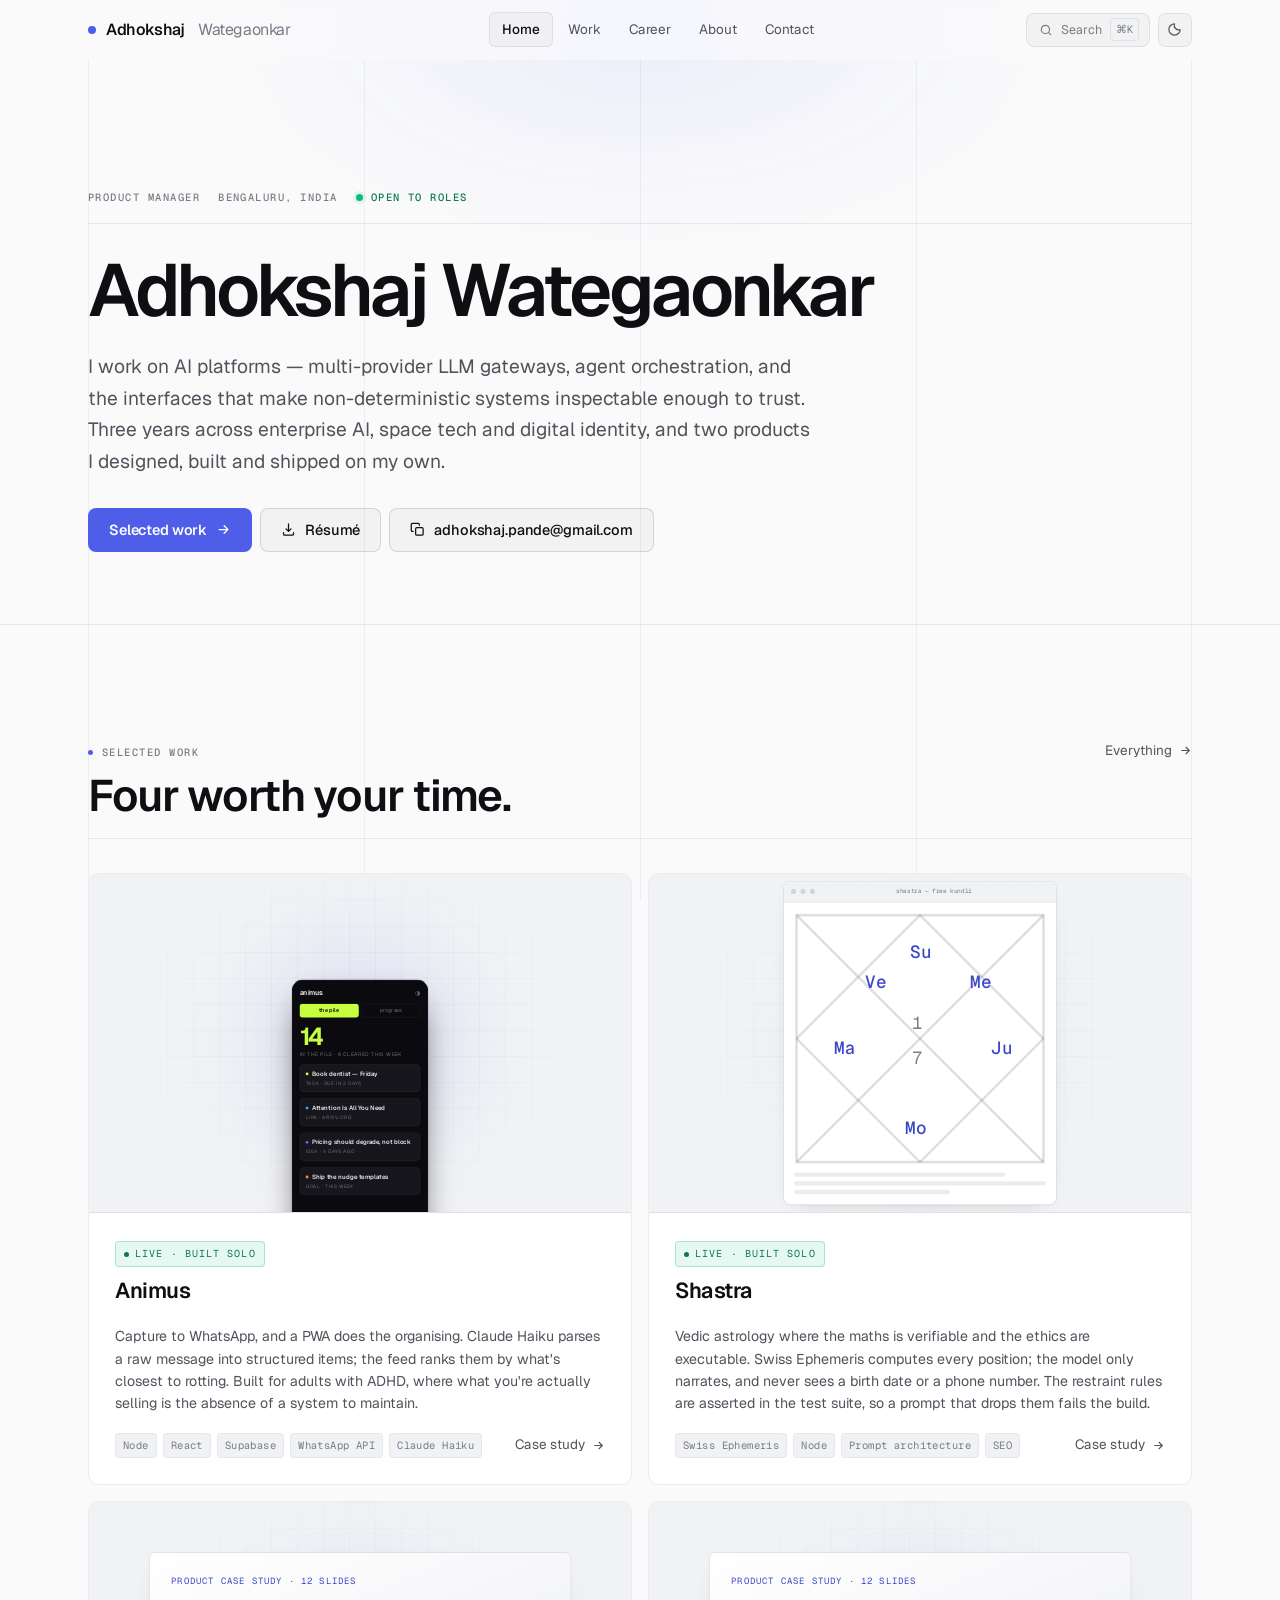
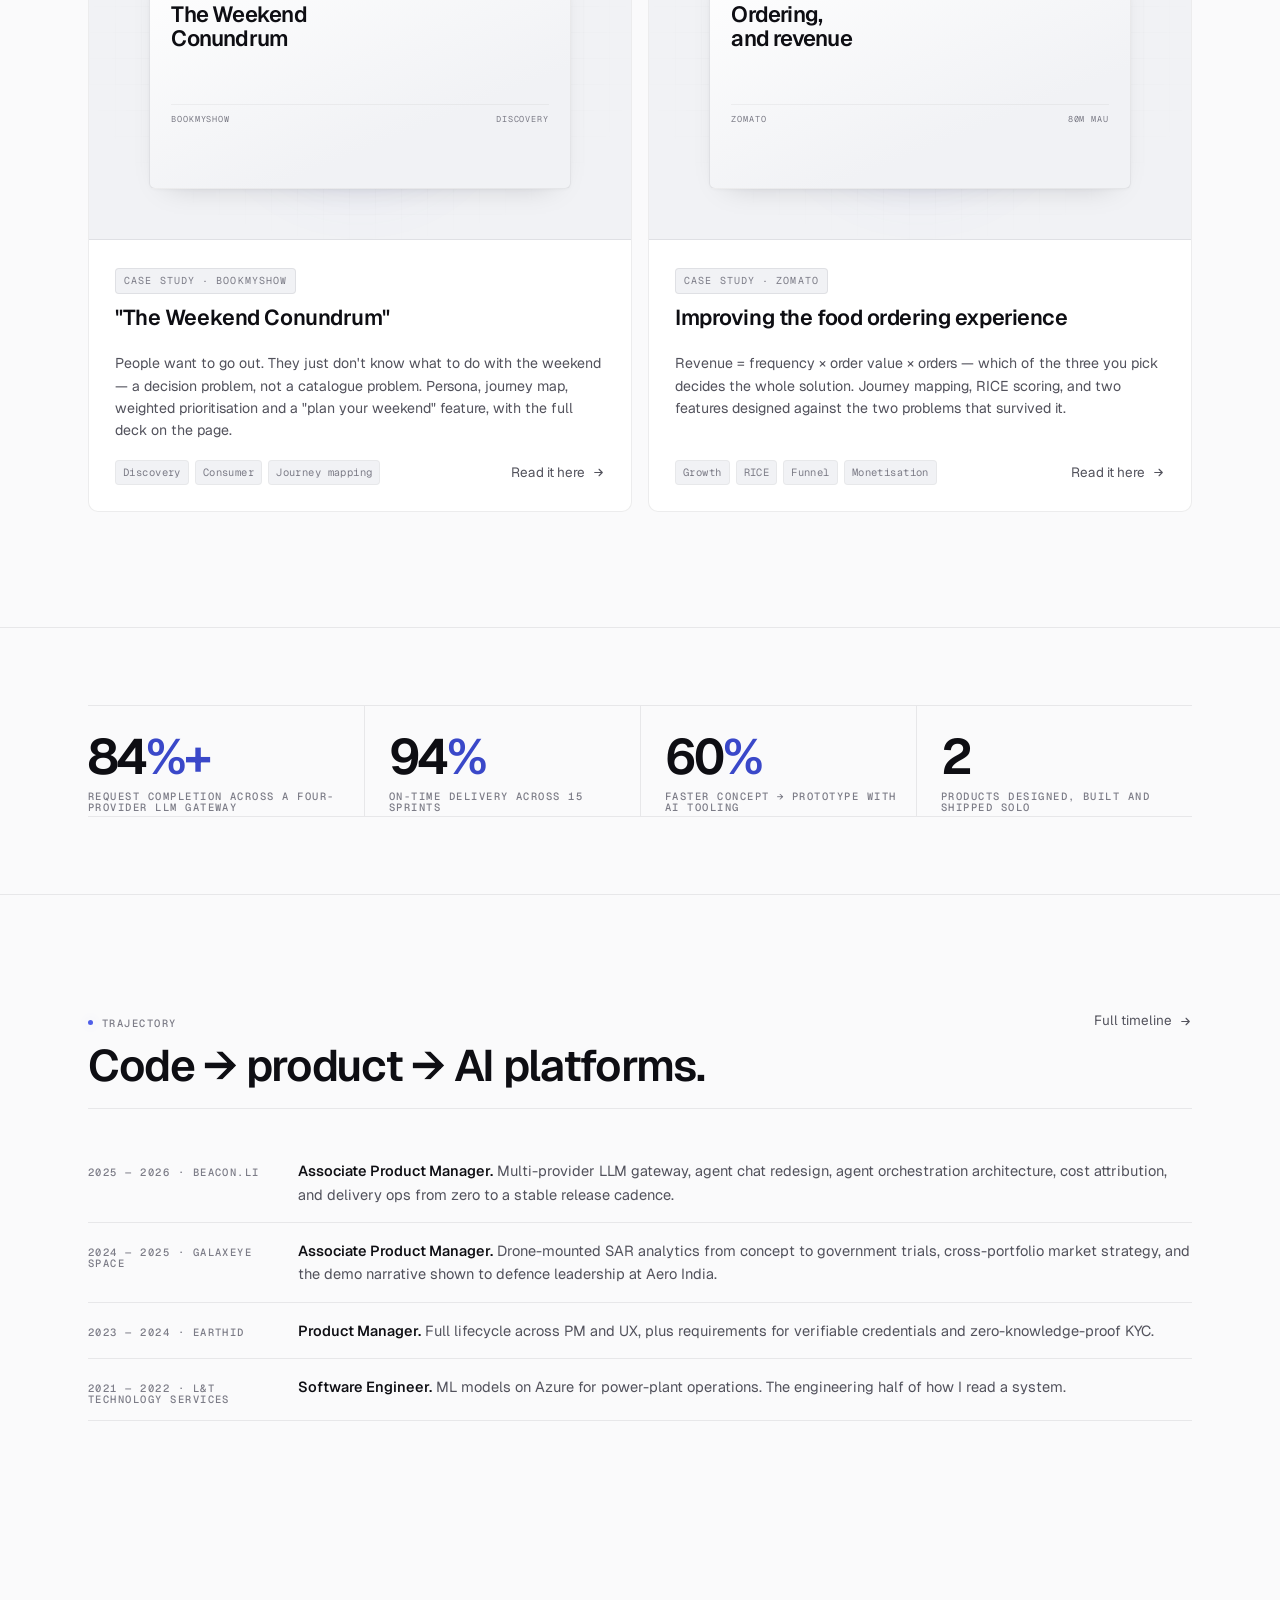
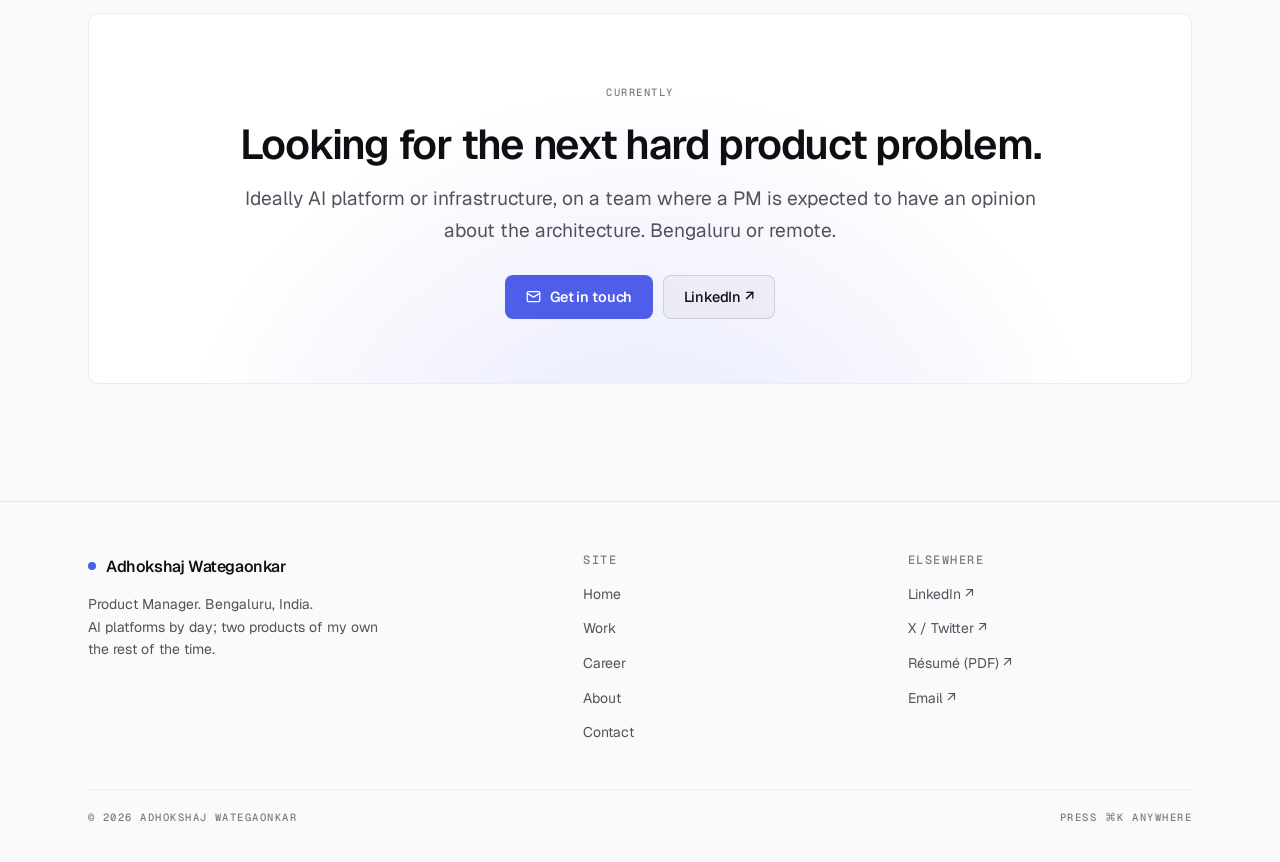
==== commit 9829db30: "case studies" ====
--- a/index.html
+++ b/index.html
@@ -209,7 +209,7 @@
         <div class="cover">
       <span class="halo"></span>
       <div class="slide">
-        <span class="kicker">Product case study</span>
+        <span class="kicker">Product case study · 12 slides</span>
         <strong>The Weekend<br />Conundrum</strong>
         <span class="foot"><span>BookMyShow</span><span>Discovery</span></span>
       </div>
@@ -222,12 +222,12 @@
             </div>
           </div>
           <p>
-            People want to go out. They just don't know what to do with the weekend — which is a
-            decision problem, not a catalogue problem, and a ticketing app is built to solve the
-            wrong one.
+            People want to go out. They just don't know what to do with the weekend — a decision
+            problem, not a catalogue problem. Persona, journey map, weighted prioritisation and a
+            "plan your weekend" feature, with the full deck on the page.
           </p>
           <div class="proj-foot">
-            <div class="tags"><span>Discovery</span><span>Consumer</span><span>UX</span></div>
+            <div class="tags"><span>Discovery</span><span>Consumer</span><span>Journey mapping</span></div>
             <span class="arrow-link">Read it here <svg viewBox="0 0 24 24" fill="none" stroke="currentColor" stroke-width="2" stroke-linecap="round" stroke-linejoin="round"><path d="M5 12h14M13 6l6 6-6 6"/></svg></span>
           </div>
         </div>
@@ -237,25 +237,25 @@
         <div class="cover">
       <span class="halo"></span>
       <div class="slide">
-        <span class="kicker">Product case study</span>
+        <span class="kicker">Product case study · 12 slides</span>
         <strong>Ordering,<br />and revenue</strong>
-        <span class="foot"><span>Zomato</span><span>20M users</span></span>
+        <span class="foot"><span>Zomato</span><span>80M MAU</span></span>
       </div>
     </div>
         <div class="card-pad proj">
           <div class="proj-top">
             <div>
               <span class="badge">Case study · Zomato</span>
-              <h3 style="margin-top:12px">Ordering experience &amp; revenue</h3>
+              <h3 style="margin-top:12px">Improving the food ordering experience</h3>
             </div>
           </div>
           <p>
-            Improving the food-ordering experience for 20 million users, with the interventions
-            scoped against what each one would realistically move rather than against how good
-            it would look on a slide.
+            Revenue = frequency × order value × orders — which of the three you pick decides the
+            whole solution. Journey mapping, RICE scoring, and two features designed against the two
+            problems that survived it.
           </p>
           <div class="proj-foot">
-            <div class="tags"><span>Growth</span><span>Funnel</span><span>Monetisation</span></div>
+            <div class="tags"><span>Growth</span><span>RICE</span><span>Funnel</span><span>Monetisation</span></div>
             <span class="arrow-link">Read it here <svg viewBox="0 0 24 24" fill="none" stroke="currentColor" stroke-width="2" stroke-linecap="round" stroke-linejoin="round"><path d="M5 12h14M13 6l6 6-6 6"/></svg></span>
           </div>
         </div>
--- a/assets/site.css
+++ b/assets/site.css
@@ -855,3 +855,123 @@
   width: 7px; height: 7px; border-radius: 50%; background: var(--live);
   box-shadow: 0 0 0 3px var(--live-soft); flex: none;
 }
+
+/* ============================================================================
+   ARTEFACTS — wireframes, deck slides, screenshots
+
+   Case-study images are the evidence. They get a frame, a caption, and a
+   click-to-enlarge, because a wireframe shown at 300px wide is decoration.
+   ========================================================================= */
+.fig { margin: 30px 0; }
+.fig-frame {
+  border: 1px solid var(--line-2); border-radius: var(--r-lg);
+  background: var(--bg-3); overflow: hidden; position: relative;
+}
+.fig-frame img { width: 100%; height: auto; display: block; cursor: zoom-in; }
+.fig--pad .fig-frame { padding: clamp(16px, 3vw, 34px); }
+.fig--pad .fig-frame img { border-radius: var(--r-sm); box-shadow: var(--shadow-2); }
+.fig figcaption {
+  margin-top: 11px; font-size: 13.2px; color: var(--ink-3); line-height: 1.55;
+  display: flex; gap: 10px; align-items: baseline;
+}
+.fig figcaption b {
+  font-family: var(--font-mono); font-size: 9.5px; letter-spacing: .12em;
+  text-transform: uppercase; color: var(--accent-ink); flex: none;
+}
+
+/* Two or three artefacts side by side, dropping to one column on mobile. */
+.figs { display: grid; gap: 16px; margin: 30px 0; grid-template-columns: minmax(0,1fr); }
+@media (min-width: 720px) {
+  .figs--2 { grid-template-columns: repeat(2, minmax(0,1fr)); }
+  .figs--3 { grid-template-columns: repeat(3, minmax(0,1fr)); }
+}
+.figs .fig { margin: 0; }
+.figs--phone .fig-frame { display: grid; place-items: center; padding: 20px; }
+.figs--phone img { max-width: 240px; border-radius: var(--r-sm); box-shadow: var(--shadow-2); }
+
+/* Full-bleed within the prose column, so an artefact can breathe. */
+.prose .fig, .prose .figs { max-width: none; width: min(100%, 940px); }
+@media (min-width: 1100px) {
+  .prose .fig--wide, .prose .figs--wide { width: 940px; margin-inline: 0; }
+}
+
+/* ------------------------------------------------------------- lightbox */
+.lb {
+  position: fixed; inset: 0; z-index: 120; display: grid; place-items: center;
+  background: color-mix(in srgb, var(--bg) 88%, transparent);
+  backdrop-filter: blur(10px); -webkit-backdrop-filter: blur(10px);
+  opacity: 0; pointer-events: none; transition: opacity .28s var(--swift);
+  padding: clamp(16px, 4vw, 56px);
+}
+.lb.on { opacity: 1; pointer-events: auto; }
+.lb img {
+  max-width: 100%; max-height: 82vh; width: auto; border-radius: var(--r-md);
+  border: 1px solid var(--line); box-shadow: var(--shadow-2);
+  transform: scale(.97); transition: transform .38s var(--spring);
+}
+.lb.on img { transform: none; }
+.lb-cap {
+  position: absolute; left: 50%; bottom: 22px; transform: translateX(-50%);
+  max-width: min(90vw, 640px); text-align: center;
+  font-size: 13px; color: var(--ink-2);
+}
+.lb-close {
+  position: absolute; top: 18px; right: 18px; width: 36px; height: 36px;
+  display: grid; place-items: center; border-radius: var(--r-md);
+  border: 1px solid var(--line-2); background: var(--bg-2); color: var(--ink-2);
+}
+.lb-close:hover { color: var(--ink); border-color: var(--line); }
+
+/* ============================================================================
+   DECK VIEWER
+
+   The original decks are the artefact. Rather than link a 8 MB PDF and hope,
+   the slides are rendered as images and read in place — one at a time, with
+   arrow keys, a counter and a thumbnail rail. The PDF stays as a download for
+   people who want it.
+   ========================================================================= */
+.deck { border: 1px solid var(--line-2); border-radius: var(--r-lg); overflow: hidden; background: var(--bg-2); }
+.deck-stage {
+  position: relative; aspect-ratio: 16/9; background: var(--bg-3);
+  display: grid; place-items: center; overflow: hidden;
+}
+.deck-stage img {
+  width: 100%; height: 100%; object-fit: contain; cursor: zoom-in;
+  animation: deck-in .32s var(--swift) both;
+}
+@keyframes deck-in { from { opacity: 0; transform: translateY(4px); } }
+.deck-nav {
+  position: absolute; inset: 0; display: flex; align-items: center;
+  justify-content: space-between; padding: 0 10px; pointer-events: none;
+}
+.deck-nav button {
+  pointer-events: auto; width: 38px; height: 38px; display: grid; place-items: center;
+  border-radius: var(--r-md); border: 1px solid var(--line-2);
+  background: color-mix(in srgb, var(--bg) 74%, transparent);
+  backdrop-filter: blur(8px); color: var(--ink-2);
+  transition: color .2s, border-color .2s, opacity .2s, transform .2s var(--spring);
+}
+.deck-nav button:hover { color: var(--ink); border-color: var(--line); }
+.deck-nav button:active { transform: scale(.93); }
+.deck-nav button[disabled] { opacity: .28; pointer-events: none; }
+.deck-bar {
+  display: flex; align-items: center; justify-content: space-between; gap: 14px;
+  padding: 11px 14px; border-top: 1px solid var(--line-2); background: var(--bg-2);
+}
+.deck-count { font-family: var(--font-mono); font-size: 11px; color: var(--ink-3); letter-spacing: .06em; }
+.deck-count b { color: var(--ink); font-weight: 500; }
+.deck-title { font-size: 13px; color: var(--ink-2); flex: 1; min-width: 0; overflow: hidden; text-overflow: ellipsis; white-space: nowrap; }
+.deck-rail {
+  display: flex; gap: 6px; padding: 10px 12px; overflow-x: auto;
+  border-top: 1px solid var(--line-2); background: var(--bg-3);
+  scrollbar-width: thin;
+}
+.deck-rail button {
+  flex: none; width: 78px; aspect-ratio: 16/9; border-radius: var(--r-xs);
+  border: 1px solid var(--line-2); overflow: hidden; opacity: .5;
+  transition: opacity .25s, border-color .25s, transform .25s var(--spring);
+}
+.deck-rail button img { width: 100%; height: 100%; object-fit: cover; }
+.deck-rail button:hover { opacity: .85; }
+.deck-rail button[aria-current="true"] { opacity: 1; border-color: var(--accent); transform: translateY(-1px); }
+@media (max-width: 600px) { .deck-rail button { width: 62px; } }
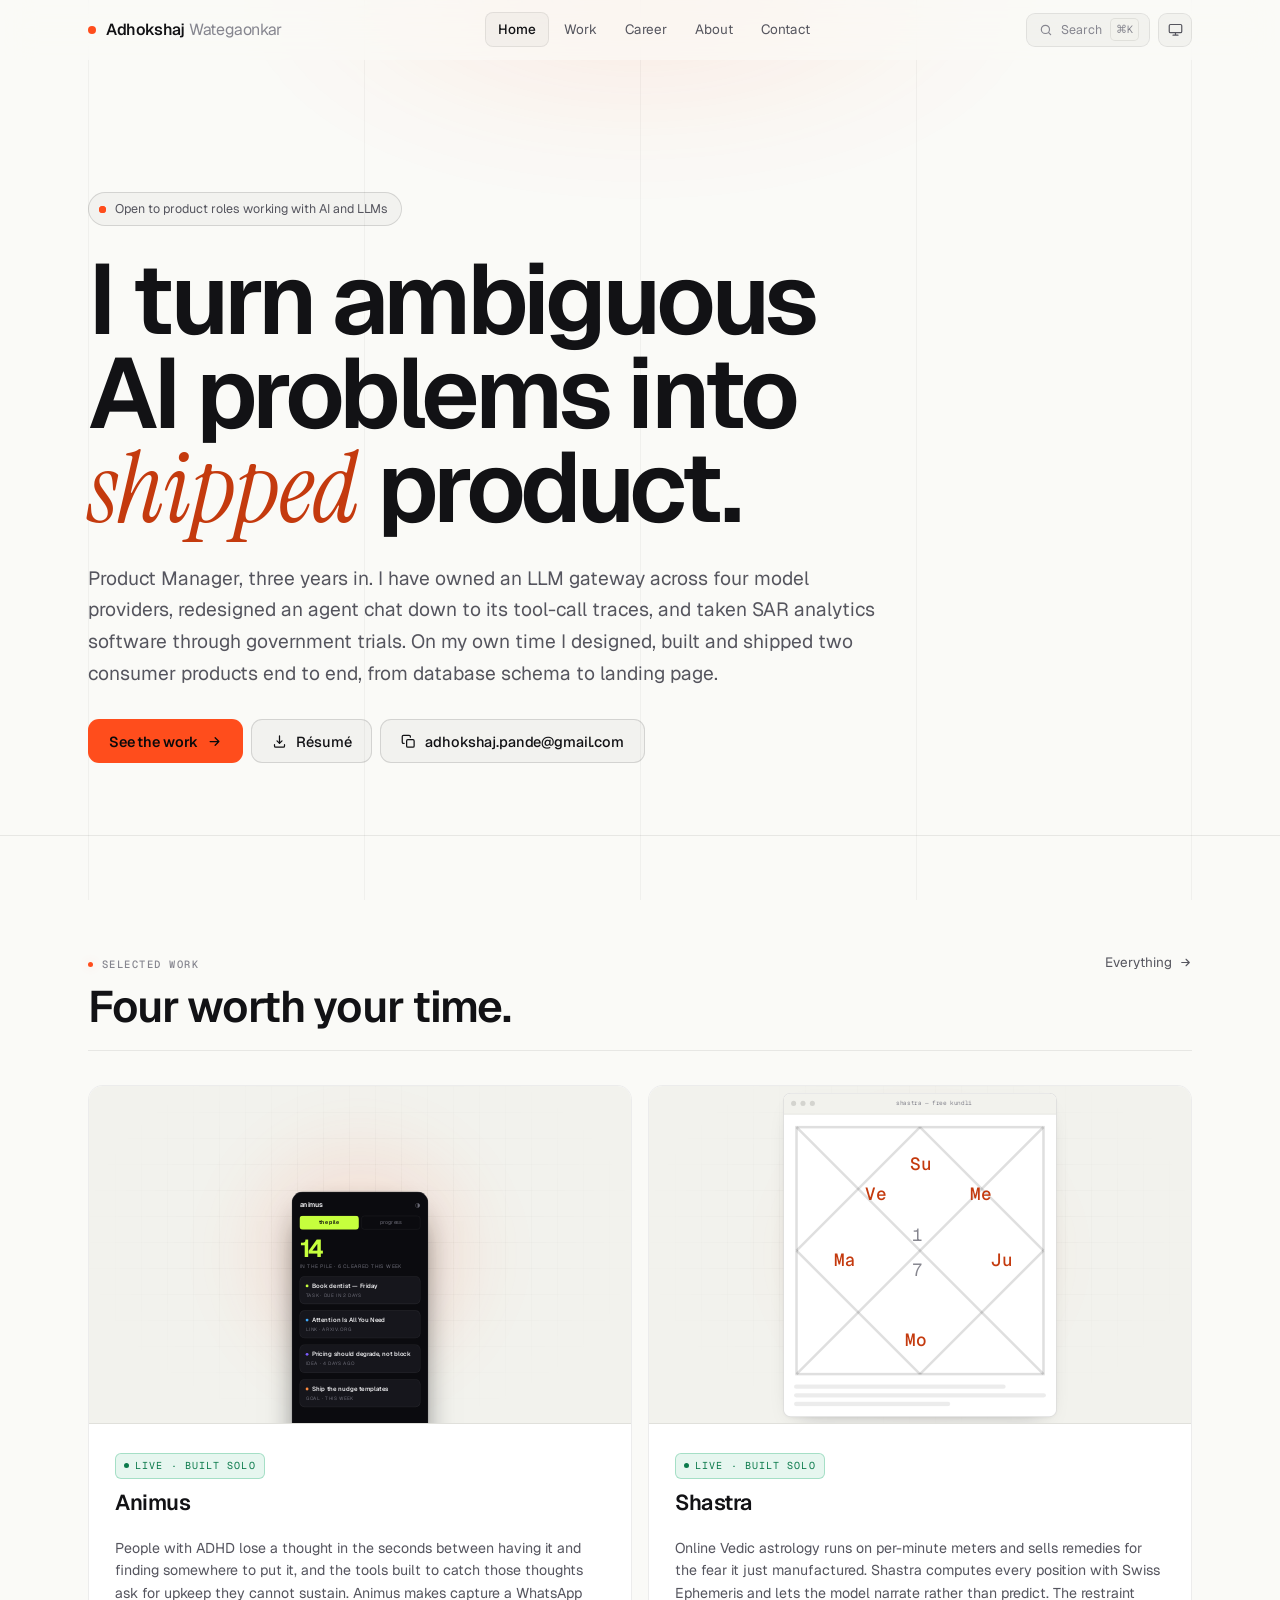
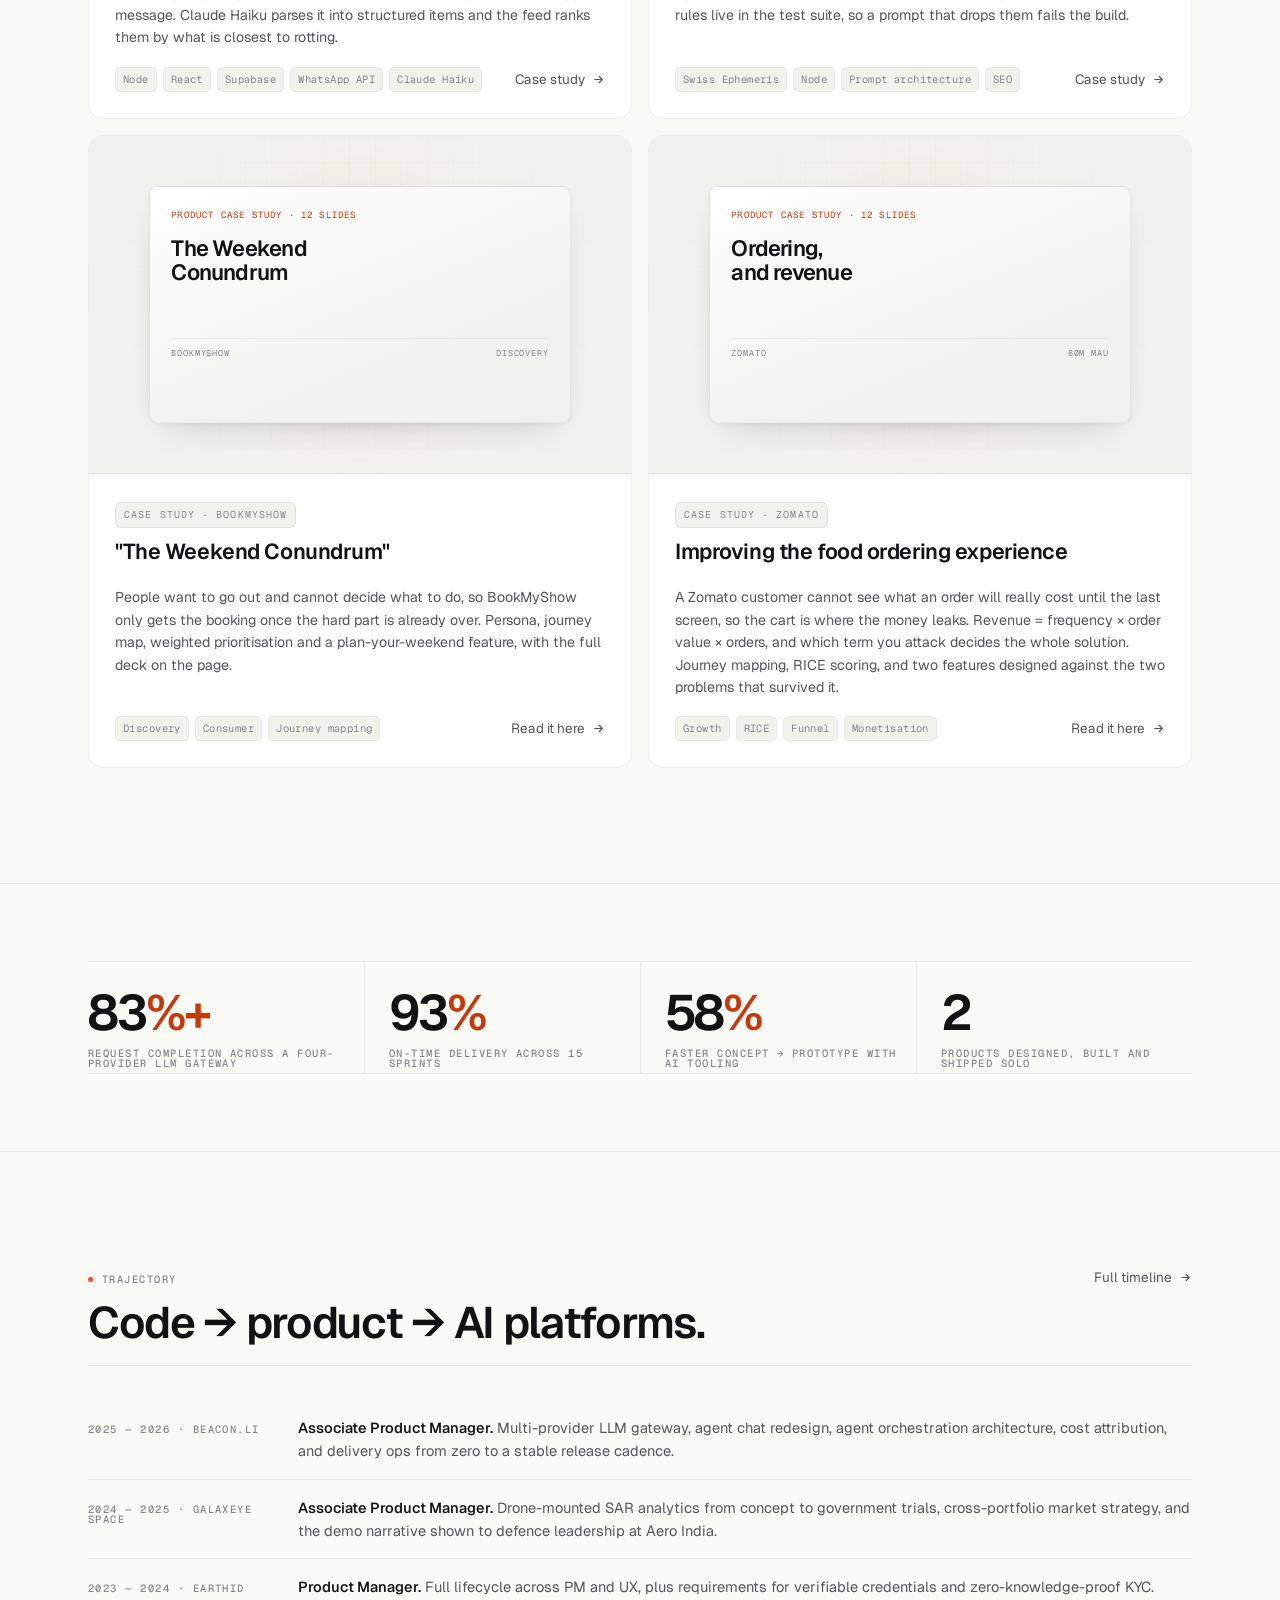
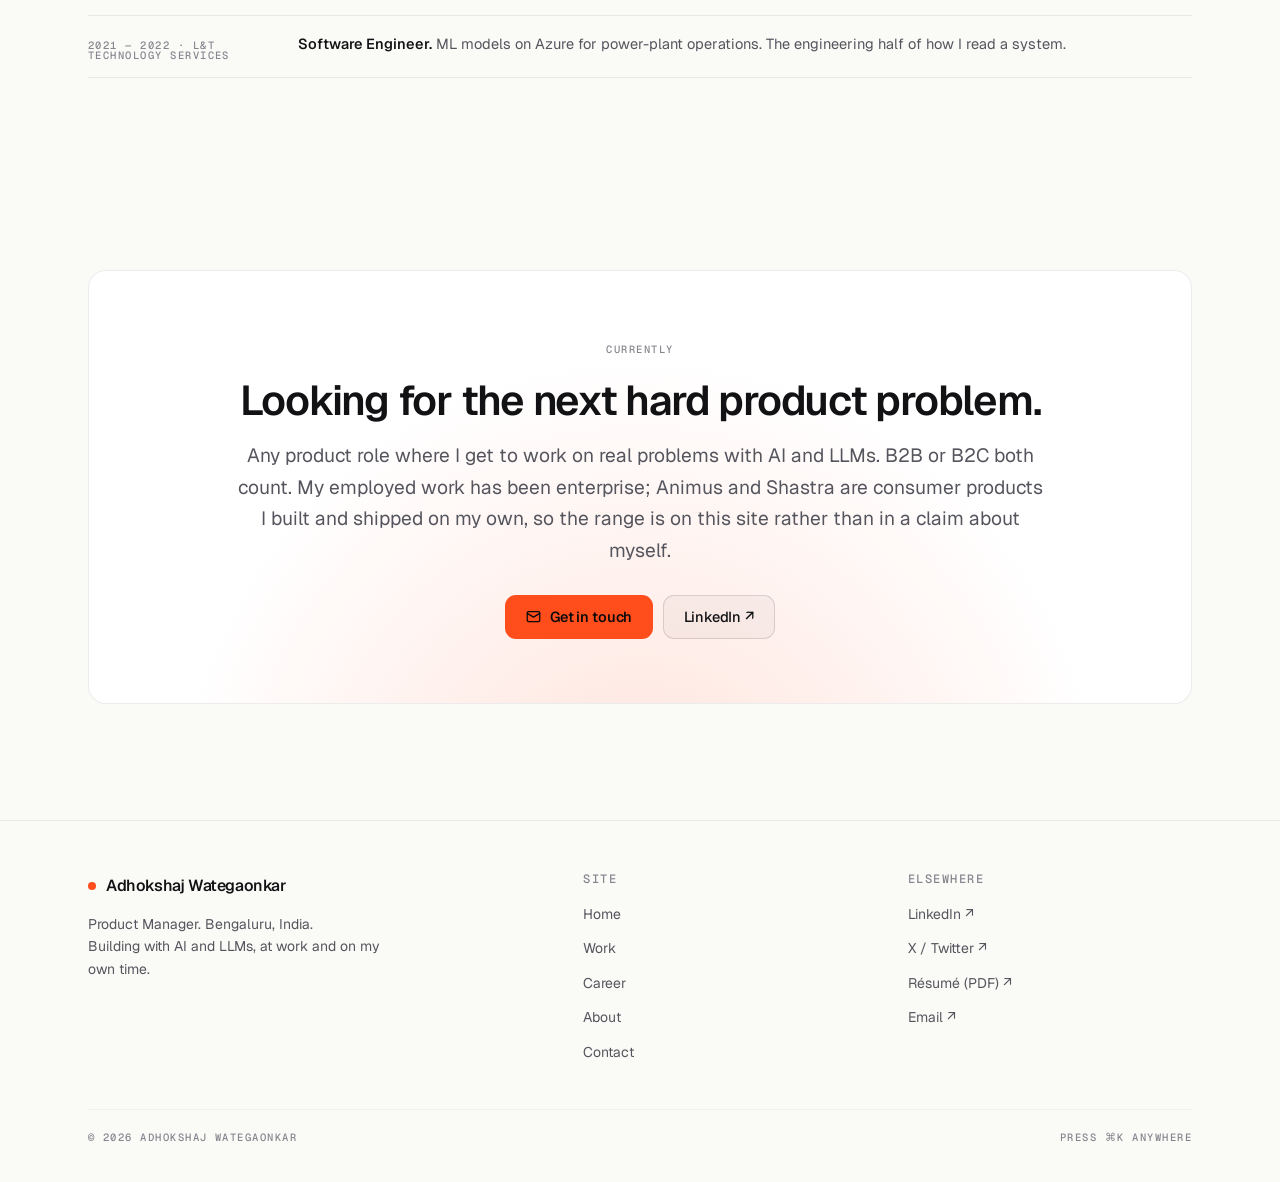
==== commit 7cd92d1c: "restore warm palette, statement hero, problem rows" ====
--- a/index.html
+++ b/index.html
@@ -3,15 +3,15 @@
 <head>
 <meta charset="utf-8" />
 <meta name="viewport" content="width=device-width, initial-scale=1, viewport-fit=cover" />
-<title>Adhokshaj Wategaonkar — Product Manager, AI platforms</title>
-<meta name="description" content="Product Manager working on AI platforms — multi-provider LLM gateways, agent orchestration, and interfaces that make non-deterministic systems inspectable. Bengaluru." />
-<meta name="theme-color" content="#08080A" />
+<title>Adhokshaj Wategaonkar, Product Manager building with AI and LLMs</title>
+<meta name="description" content="Product Manager, three years across enterprise AI, space tech and digital identity, plus two products designed, built and shipped solo. Open to any product role that works with AI and LLMs on real problems, B2B or B2C." />
+<meta name="theme-color" content="#0A0A0B" />
 <link rel="canonical" href="https://adhokshajwategaonkar.github.io/portfolio/" />
 
 <meta property="og:type" content="website" />
 <meta property="og:url" content="https://adhokshajwategaonkar.github.io/portfolio/" />
-<meta property="og:title" content="Adhokshaj Wategaonkar — Product Manager, AI platforms" />
-<meta property="og:description" content="Product Manager working on AI platforms — multi-provider LLM gateways, agent orchestration, and interfaces that make non-deterministic systems inspectable. Bengaluru." />
+<meta property="og:title" content="Adhokshaj Wategaonkar, Product Manager building with AI and LLMs" />
+<meta property="og:description" content="Product Manager, three years across enterprise AI, space tech and digital identity, plus two products designed, built and shipped solo. Open to any product role that works with AI and LLMs on real problems, B2B or B2C." />
 <meta property="og:image" content="https://adhokshajwategaonkar.github.io/portfolio/assets/og.png" />
 <meta name="twitter:card" content="summary_large_image" />
 <meta name="twitter:creator" content="@AdhokshajW" />
@@ -35,7 +35,7 @@
     var p = localStorage.getItem('aw.theme') || 'system';
     var t = p === 'system' ? (matchMedia('(prefers-color-scheme: light)').matches ? 'light' : 'dark') : p;
     document.documentElement.dataset.theme = t;
-    if (t === 'light') document.querySelector('meta[name=theme-color]').content = '#FAFAFB';
+    if (t === 'light') document.querySelector('meta[name=theme-color]').content = '#FAFAF7';
   } catch (e) {}
 </script>
 <script type="application/ld+json">
@@ -54,7 +54,7 @@
 
 <header class="nav">
   <div class="wrap">
-    <a class="brand" href="./"><span class="dot"></span>Adhokshaj&nbsp;<span class="sur">Wategaonkar</span></a>
+    <a class="brand" href="./"><span class="dot"></span>Adhokshaj<span class="sur">Wategaonkar</span></a>
     <nav class="tabs" aria-label="Primary">
       <a href="./" aria-current="page">Home</a>
       <a href="./work/">Work</a>
@@ -67,8 +67,12 @@
         <svg viewBox="0 0 24 24" width="14" height="14" fill="none" stroke="currentColor" stroke-width="2" stroke-linecap="round"><circle cx="11" cy="11" r="7"/><path d="m20 20-3.5-3.5"/></svg>
         <span>Search</span><kbd>⌘K</kbd>
       </button>
-      <button class="icon-btn" data-theme-btn aria-label="Change theme">
-        <svg viewBox="0 0 24 24" fill="none" stroke="currentColor" stroke-width="1.9" stroke-linecap="round" stroke-linejoin="round"><path d="M12 3a9 9 0 1 0 9 9 7 7 0 0 1-9-9Z"/></svg>
+      <!-- Three icons, one visible. data-pref defaults to system so the button
+           isn't blank before site.js corrects it. See [data-theme-btn] in site.css. -->
+      <button class="icon-btn" data-theme-btn data-pref="system" aria-label="Theme: system. Switch to light.">
+        <svg data-icon="system" viewBox="0 0 24 24" fill="none" stroke="currentColor" stroke-width="1.9" stroke-linecap="round" stroke-linejoin="round"><rect x="2" y="4" width="20" height="13" rx="2"/><path d="M8 21h8m-4-4v4"/></svg>
+        <svg data-icon="light" viewBox="0 0 24 24" fill="none" stroke="currentColor" stroke-width="1.9" stroke-linecap="round" stroke-linejoin="round"><circle cx="12" cy="12" r="4.2"/><path d="M12 2v2.4m0 15.2V22M4.2 4.2l1.7 1.7m12.2 12.2 1.7 1.7M2 12h2.4m15.2 0H22M4.2 19.8l1.7-1.7M18.1 5.9l1.7-1.7"/></svg>
+        <svg data-icon="dark" viewBox="0 0 24 24" fill="none" stroke="currentColor" stroke-width="1.9" stroke-linecap="round" stroke-linejoin="round"><path d="M12 3a9 9 0 1 0 9 9 7 7 0 0 1-9-9Z"/></svg>
       </button>
       <button class="icon-btn menu-toggle" data-menu aria-label="Menu" aria-expanded="false">
         <svg viewBox="0 0 24 24" fill="none" stroke="currentColor" stroke-width="2" stroke-linecap="round"><path d="M4 7h16M4 12h16M4 17h16"/></svg>
@@ -91,25 +95,26 @@
 <!-- ======================================================= hero ======== -->
 <section class="hero" style="padding-bottom:clamp(40px,6vw,72px)">
   <div class="wrap">
-    <div class="intro-meta rise">
-      <span class="label">Product Manager</span>
-      <span class="label">Bengaluru, India</span>
-      <span class="label" style="display:flex;align-items:center;gap:8px;color:var(--live-ink)">
-        <span class="dot-live"></span>Open to roles
+    <div class="rise" style="--i:0">
+      <span class="availability">
+        <span class="beacon"><b></b><i></i></span>
+        Open to product roles working with AI and LLMs
       </span>
     </div>
 
-    <h1 class="intro-name rise" style="--i:1">Adhokshaj Wategaonkar</h1>
-
-    <p class="lead rise" style="--i:2; margin-top:24px; max-width:56ch">
-      I work on AI platforms — multi-provider LLM gateways, agent orchestration, and the
-      interfaces that make non-deterministic systems inspectable enough to trust. Three years
-      across enterprise AI, space tech and digital identity, and two products I designed,
-      built and shipped on my own.
+    <h1 class="display rise" style="--i:1; margin:26px 0 0">
+      I turn ambiguous<br />AI problems into<br /><span class="serif accent">shipped</span> product.
+    </h1>
+
+    <p class="lead rise" style="--i:2; margin-top:26px">
+      Product Manager, three years in. I have owned an LLM gateway across four model providers,
+      redesigned an agent chat down to its tool-call traces, and taken SAR analytics software
+      through government trials. On my own time I designed, built and shipped two consumer
+      products end to end, from database schema to landing page.
     </p>
 
     <div class="intro-links rise" style="--i:3">
-      <a class="btn btn--primary" href="work/">Selected work <svg viewBox="0 0 24 24" fill="none" stroke="currentColor" stroke-width="2" stroke-linecap="round" stroke-linejoin="round"><path d="M5 12h14M13 6l6 6-6 6"/></svg></a>
+      <a class="btn btn--primary" href="work/">See the work <svg viewBox="0 0 24 24" fill="none" stroke="currentColor" stroke-width="2" stroke-linecap="round" stroke-linejoin="round"><path d="M5 12h14M13 6l6 6-6 6"/></svg></a>
       <a class="btn btn--ghost" href="Adhokshaj-Wategaonkar-Resume.pdf" target="_blank" rel="noopener"><svg viewBox="0 0 24 24" fill="none" stroke="currentColor" stroke-width="2" stroke-linecap="round" stroke-linejoin="round"><path d="M12 3v12m0 0 4-4m-4 4-4-4"/><path d="M4 17v2a2 2 0 0 0 2 2h12a2 2 0 0 0 2-2v-2"/></svg> Résumé</a>
       <button class="btn btn--ghost" data-copy="adhokshaj.pande@gmail.com"><svg viewBox="0 0 24 24" fill="none" stroke="currentColor" stroke-width="2" stroke-linecap="round" stroke-linejoin="round"><rect x="9" y="9" width="12" height="12" rx="2"/><path d="M5 15H4a2 2 0 0 1-2-2V4a2 2 0 0 1 2-2h9a2 2 0 0 1 2 2v1"/></svg> adhokshaj.pande@gmail.com</button>
     </div>
@@ -153,10 +158,10 @@
             </div>
           </div>
           <p>
-            Capture to WhatsApp, and a PWA does the organising. Claude Haiku parses a raw message
-            into structured items; the feed ranks them by what's closest to rotting. Built for
-            adults with ADHD, where what you're actually selling is the absence of a system to
-            maintain.
+            People with ADHD lose a thought in the seconds between having it and finding somewhere
+            to put it, and the tools built to catch those thoughts ask for upkeep they cannot
+            sustain. Animus makes capture a WhatsApp message. Claude Haiku parses it into
+            structured items and the feed ranks them by what is closest to rotting.
           </p>
           <div class="proj-foot">
             <div class="tags"><span>Node</span><span>React</span><span>Supabase</span><span>WhatsApp API</span><span>Claude Haiku</span></div>
@@ -193,9 +198,9 @@
             </div>
           </div>
           <p>
-            Vedic astrology where the maths is verifiable and the ethics are executable. Swiss
-            Ephemeris computes every position; the model only narrates, and never sees a birth
-            date or a phone number. The restraint rules are asserted in the test suite, so a
+            Online Vedic astrology runs on per-minute meters and sells remedies for the fear it
+            just manufactured. Shastra computes every position with Swiss Ephemeris and lets the
+            model narrate rather than predict. The restraint rules live in the test suite, so a
             prompt that drops them fails the build.
           </p>
           <div class="proj-foot">
@@ -222,9 +227,9 @@
             </div>
           </div>
           <p>
-            People want to go out. They just don't know what to do with the weekend — a decision
-            problem, not a catalogue problem. Persona, journey map, weighted prioritisation and a
-            "plan your weekend" feature, with the full deck on the page.
+            People want to go out and cannot decide what to do, so BookMyShow only gets the
+            booking once the hard part is already over. Persona, journey map, weighted
+            prioritisation and a plan-your-weekend feature, with the full deck on the page.
           </p>
           <div class="proj-foot">
             <div class="tags"><span>Discovery</span><span>Consumer</span><span>Journey mapping</span></div>
@@ -250,9 +255,10 @@
             </div>
           </div>
           <p>
-            Revenue = frequency × order value × orders — which of the three you pick decides the
-            whole solution. Journey mapping, RICE scoring, and two features designed against the two
-            problems that survived it.
+            A Zomato customer cannot see what an order will really cost until the last screen, so
+            the cart is where the money leaks. Revenue = frequency × order value × orders, and
+            which term you attack decides the whole solution. Journey mapping, RICE scoring, and
+            two features designed against the two problems that survived it.
           </p>
           <div class="proj-foot">
             <div class="tags"><span>Growth</span><span>RICE</span><span>Funnel</span><span>Monetisation</span></div>
@@ -330,8 +336,10 @@
         Looking for the next hard product problem.
       </h2>
       <p class="lead" style="margin-inline:auto">
-        Ideally AI platform or infrastructure, on a team where a PM is expected to have an opinion
-        about the architecture. Bengaluru or remote.
+        Any product role where I get to work on real problems with AI and LLMs. B2B or B2C both
+        count. My employed work has been enterprise; Animus and Shastra are consumer products I
+        built and shipped on my own, so the range is on this site rather than in a claim about
+        myself.
       </p>
       <div style="display:flex; gap:10px; justify-content:center; flex-wrap:wrap; margin-top:28px">
         <a class="btn btn--primary" href="mailto:adhokshaj.pande@gmail.com"><svg viewBox="0 0 24 24" fill="none" stroke="currentColor" stroke-width="2" stroke-linecap="round" stroke-linejoin="round"><rect x="2" y="4" width="20" height="16" rx="2"/><path d="m2 7 10 6 10-6"/></svg> Get in touch</a>
@@ -350,7 +358,7 @@
         <a class="brand" href="./"><span class="dot"></span>Adhokshaj Wategaonkar</a>
         <p class="muted" style="margin-top:14px; font-size:14px; max-width:34ch">
           Product Manager. Bengaluru, India.<br />
-          AI platforms by day; two products of my own the rest of the time.
+          Building with AI and LLMs, at work and on my own time.
         </p>
       </div>
       <div>
--- a/assets/site.css
+++ b/assets/site.css
@@ -13,47 +13,57 @@
 :root {
   color-scheme: dark;
 
-  /* Cool near-black. The warm grey read "editorial"; this reads "platform",
-     which is the register the work actually sits in. */
-  --bg:        #08080A;
-  --bg-2:      #0E0E12;
-  --bg-3:      #15151B;
-  --bg-wash:   rgba(255,255,255,.032);
-
-  --line:      rgba(255,255,255,.11);
-  --line-2:    rgba(255,255,255,.062);
-  --line-3:    rgba(255,255,255,.032);
-
-  --ink:       #EDEDF2;
-  --ink-2:     #9C9CA9;
-  --ink-3:     #74747E;
-
-  /* ONE chromatic accent, in the Linear/Stripe register. It splits in two:
-     --accent is for FILLS (white text on it is 5.1:1) and --accent-ink is for
-     TEXT (7.6:1 here, and it has to deepen in light or it fails on paper). */
-  --accent:     #4F5EE8;
-  --accent-ink: #8B98FF;
-  --on-accent:  #FFFFFF;
-  --accent-soft: rgba(79,94,232,.14);
-  --accent-glow: rgba(79,94,232,.20);
+  /* Warm near-black. Never pure black, and warm rather than blue-grey: the
+     canvas has to sit under a signal orange without turning it pink. */
+  --bg:        #0A0A0B;   /* canvas                                          */
+  --bg-2:      #0F0F12;   /* cards / elevated surfaces                       */
+  --bg-3:      #16161A;   /* nested surfaces, fields, chips                  */
+  --bg-wash:   rgba(255,255,255,.028);
+
+  --line:      rgba(255,255,255,.10);   /* visible hairline                  */
+  --line-2:    rgba(255,255,255,.055);  /* structural grid rule              */
+  --line-3:    rgba(255,255,255,.028);  /* barely-there                      */
+
+  --ink:       #EDEDEF;   /* primary text                                    */
+  --ink-2:     #A2A2AA;   /* secondary                                       */
+  --ink-3:     #6E6E78;   /* tertiary / metadata                             */
+
+  /* Signal orange, and the accent splits in three. --accent is for FILLS
+     (near-black text sits on it at about 6:1 in both themes). --accent-ink is
+     for TEXT, and it has to deepen in light or it fails on the canvas.
+     --live is the third, below. Writing color:var(--accent) is almost always
+     a mistake; you want --accent-ink. */
+  --accent:     #FF4D1C;
+  --accent-ink: #FF6B3D;
+  --on-accent:  #0A0A0B;
+  --accent-soft: rgba(255,77,28,.13);
+  --accent-glow: rgba(255,77,28,.20);
 
   /* Green exists for exactly one job: "this is live and you can go poke it".
-     It is never decoration. */
-  --live:      #34D399;
-  --live-ink:  #34D399;
-  --live-soft: rgba(52,211,153,.12);
-
-  --card-edge: linear-gradient(180deg, rgba(255,255,255,.055), transparent 55%);
+     It is never decoration. Tuned a shade warmer and less minty than a stock
+     emerald so it reads as a status light next to the orange, not as a second
+     brand colour arguing with it. */
+  --live:      #35C88A;
+  --live-ink:  #35C88A;
+  --live-soft: rgba(53,200,138,.12);
+
+  --card-edge: linear-gradient(180deg, rgba(255,255,255,.07), transparent 60%);
   --shadow-1: 0 1px 2px rgba(0,0,0,.3);
-  --shadow-2: 0 16px 40px -22px rgba(0,0,0,.9), 0 2px 8px -3px rgba(0,0,0,.5);
-  --grain-opacity: .07;
-
-  /* Sharper than before. Vercel's geometry is small, consistent radii —
-     nothing rounder than 10px, and no pills anywhere. */
-  --r-lg: 10px;
-  --r-md: 8px;
-  --r-sm: 6px;
-  --r-xs: 4px;
+  --shadow-2: 0 20px 46px -22px rgba(0,0,0,.85), 0 2px 10px -4px rgba(0,0,0,.5);
+  --grain-opacity: .085;
+
+  /* Softer geometry. The sharp 10px-and-under set read like a dashboard;
+     these radii are what the site is meant to look like. --r-pill is a real
+     pill and belongs to exactly two things: .availability and .chip. */
+  --r-pill: 100px;   /* availability pill, filter chips                      */
+  --r-2xl:  18px;    /* the big closing CTA panel                            */
+  --r-xl:   15px;    /* cards, command palette                               */
+  --r-lg:   13px;    /* frames, figures, deck                                */
+  --r-md:   11px;    /* buttons, toast, callout, lightbox                    */
+  --r-sm:    9px;    /* icon buttons, palette rows, skip link, slides        */
+  --r-tab:   8px;    /* nav tabs and the pill that slides behind them        */
+  --r-xs:    6px;    /* badges, deck thumbnails                              */
+  --r-2xs:   5px;    /* tags, inline code, kbd, focus ring                   */
 
   --spring: cubic-bezier(.22,1,.36,1);
   --swift:  cubic-bezier(.32,.72,0,1);
@@ -72,35 +82,35 @@
 [data-theme="light"] {
   color-scheme: light;
 
-  --bg:        #FAFAFB;
+  --bg:        #FAFAF7;   /* warm off-white, never pure white               */
   --bg-2:      #FFFFFF;
-  --bg-3:      #F1F2F5;
-  --bg-wash:   rgba(9,9,16,.030);
-
-  --line:      rgba(9,9,16,.13);
-  --line-2:    rgba(9,9,16,.075);
-  --line-3:    rgba(9,9,16,.045);
-
-  --ink:       #0E0E13;
-  --ink-2:     #52525C;
-  --ink-3:     #7C7C87;
-
-  --accent:     #4F5EE8;
-  --accent-ink: #3A48C9;      /* 7.8:1 on the canvas                        */
-  --on-accent:  #FFFFFF;
-  --accent-soft: rgba(79,94,232,.09);
-  --accent-glow: rgba(79,94,232,.14);
-
-  --live:      #10B981;
-  --live-ink:  #0F7A4E;       /* the dark green; the bright one is invisible */
-  --live-soft: rgba(16,185,129,.10);
+  --bg-3:      #F2F2ED;
+  --bg-wash:   rgba(10,10,11,.030);
+
+  --line:      rgba(10,10,11,.13);
+  --line-2:    rgba(10,10,11,.075);
+  --line-3:    rgba(10,10,11,.04);
+
+  --ink:       #121215;
+  --ink-2:     #55555E;
+  --ink-3:     #86868F;
+
+  --accent:     #FF4D1C;
+  --accent-ink: #C43A0E;      /* 5.1:1 on the warm canvas                   */
+  --on-accent:  #0A0A0B;
+  --accent-soft: rgba(255,77,28,.10);
+  --accent-glow: rgba(255,77,28,.16);
+
+  --live:      #0FA968;
+  --live-ink:  #0B7A4B;       /* the dark green; the bright one is invisible */
+  --live-soft: rgba(15,169,104,.10);
 
   /* A white highlight on a white card is nothing. Depth in light comes from
      the border and a tighter shadow instead of a lit top edge. */
   --card-edge: none;
-  --shadow-1: 0 1px 2px rgba(9,9,20,.05);
-  --shadow-2: 0 12px 30px -20px rgba(9,9,20,.25), 0 1px 4px -2px rgba(9,9,20,.08);
-  --grain-opacity: .03;
+  --shadow-1: 0 1px 2px rgba(10,10,20,.05);
+  --shadow-2: 0 14px 34px -20px rgba(10,10,20,.28), 0 2px 6px -3px rgba(10,10,20,.10);
+  --grain-opacity: .04;
 }
 
 /* --------------------------------------------------------------- baseline */
@@ -133,7 +143,7 @@
 :focus-visible {
   outline: 2px solid var(--accent-ink);
   outline-offset: 3px;
-  border-radius: var(--r-xs);
+  border-radius: var(--r-2xs);
 }
 
 /* ------------------------------------------------------------------ layout */
@@ -245,7 +255,13 @@
 .nav.stuck { border-bottom-color: var(--line-2); }
 .nav .wrap { display: flex; align-items: center; justify-content: space-between; gap: 16px; }
 
-.brand { display: flex; align-items: center; gap: 10px; font-weight: 560; letter-spacing: -.025em; }
+/* The flex gap here used to apply between "Adhokshaj" and the .sur span as
+   well as after the dot, and the markup carried an &nbsp; on top of it, so the
+   name read as two separate words with a 14px hole in it. The dot now owns its
+   own spacing and the surname gets one deliberate word space. */
+.brand { display: flex; align-items: center; gap: 0; font-weight: 560; letter-spacing: -.025em; }
+.brand .dot { margin-right: 10px; }
+.brand .sur { margin-left: .3em; }
 .brand .dot {
   width: 8px; height: 8px; border-radius: 50%; background: var(--accent);
   box-shadow: 0 0 0 0 var(--accent-glow);
@@ -262,7 +278,7 @@
 .tabs { position: relative; display: flex; align-items: center; gap: 2px; }
 .tabs a {
   position: relative; z-index: 1;
-  padding: 7px 13px; border-radius: var(--r-sm);
+  padding: 7px 13px; border-radius: var(--r-tab);
   font-size: 13.5px; color: var(--ink-2);
   transition: color .25s var(--swift);
   white-space: nowrap;
@@ -271,7 +287,7 @@
 .tabs a[aria-current="page"] { color: var(--ink); font-weight: 500; }
 .tab-pill {
   position: absolute; z-index: 0; top: 0; left: 0; height: 100%;
-  border-radius: var(--r-sm); background: var(--bg-wash);
+  border-radius: var(--r-tab); background: var(--bg-wash);
   border: 1px solid var(--line-2);
   transition: transform .42s var(--spring), width .42s var(--spring), opacity .3s;
   opacity: 0;
@@ -283,7 +299,7 @@
 
 .icon-btn {
   width: 34px; height: 34px; display: grid; place-items: center;
-  border: 1px solid var(--line-2); border-radius: var(--r-md);
+  border: 1px solid var(--line-2); border-radius: var(--r-sm);
   color: var(--ink-2); background: var(--bg-wash);
   transition: color .2s, border-color .2s, transform .2s var(--spring);
 }
@@ -291,10 +307,19 @@
 .icon-btn:active { transform: scale(.94); }
 .icon-btn svg { width: 15px; height: 15px; }
 
+/* The theme button cycles system → light → dark and has to LOOK like three
+   states, not one. All three icons ship in the markup; data-pref (set by
+   applyTheme in site.js) picks which one is visible. Doing it in CSS rather
+   than by swapping innerHTML means the right icon is there on first paint. */
+[data-theme-btn] svg { display: none; }
+[data-theme-btn][data-pref="system"] [data-icon="system"],
+[data-theme-btn][data-pref="light"]  [data-icon="light"],
+[data-theme-btn][data-pref="dark"]   [data-icon="dark"] { display: block; }
+
 .kbd-btn {
   display: flex; align-items: center; gap: 8px;
   height: 34px; padding: 0 10px 0 12px;
-  border: 1px solid var(--line-2); border-radius: var(--r-md);
+  border: 1px solid var(--line-2); border-radius: var(--r-sm);
   background: var(--bg-wash); color: var(--ink-3);
   font-size: 12.5px;
   transition: color .2s, border-color .2s;
@@ -302,7 +327,7 @@
 .kbd-btn:hover { color: var(--ink-2); border-color: var(--line); }
 .kbd-btn kbd {
   font-family: var(--font-mono); font-size: 10.5px;
-  border: 1px solid var(--line-2); border-radius: var(--r-xs);
+  border: 1px solid var(--line-2); border-radius: var(--r-2xs);
   padding: 2px 5px; color: var(--ink-3); background: var(--bg-3);
 }
 @media (max-width: 700px) { .kbd-btn span { display: none; } .kbd-btn { padding: 0 8px; } }
@@ -350,7 +375,7 @@
 
 .availability {
   display: inline-flex; align-items: center; gap: 9px;
-  padding: 6px 13px 6px 10px; border-radius: var(--r-sm);
+  padding: 6px 13px 6px 10px; border-radius: var(--r-pill);
   border: 1px solid var(--line); background: var(--bg-wash);
   font-size: 12.5px; color: var(--ink-2);
 }
@@ -398,7 +423,7 @@
   position: relative; isolation: isolate;
   background: var(--bg-2);
   border: 1px solid var(--line-2);
-  border-radius: var(--r-lg);
+  border-radius: var(--r-xl);
   overflow: hidden;
   transition: border-color .35s var(--swift), transform .45s var(--spring), box-shadow .45s var(--swift);
 }
@@ -463,7 +488,7 @@
 .tags { display: flex; flex-wrap: wrap; gap: 6px; }
 .tags span {
   font-family: var(--font-mono); font-size: 10.5px; letter-spacing: .04em;
-  color: var(--ink-3); padding: 3px 7px; border-radius: var(--r-xs);
+  color: var(--ink-3); padding: 3px 7px; border-radius: var(--r-2xs);
   background: var(--bg-3); border: 1px solid var(--line-3);
 }
 
@@ -497,7 +522,7 @@
 /* ---------------------------------------------------------------- filter */
 .chips { display: flex; gap: 7px; flex-wrap: wrap; margin-bottom: 28px; }
 .chip {
-  padding: 7px 14px; border-radius: var(--r-sm);
+  padding: 7px 14px; border-radius: var(--r-pill);
   border: 1px solid var(--line-2); background: var(--bg-wash);
   color: var(--ink-2); font-size: 13px;
   transition: all .28s var(--swift);
@@ -511,7 +536,12 @@
 @keyframes pop { from { opacity: 0; transform: scale(.97) translateY(8px); } }
 
 /* ----------------------------------------------------------------- stats */
-.stats { display: grid; grid-template-columns: repeat(auto-fit, minmax(160px, 1fr)); border-top: 1px solid var(--line-2); }
+/* Two columns below the breakpoint, four above, and never auto-fit. auto-fit
+   resolved to THREE columns between roughly 600 and 700px, which left the
+   fourth stat alone on a second row with an underline a third of the width of
+   the one above it. Four items divide cleanly by 2 and by 4, so those are the
+   only two counts allowed. Same class of bug as the grid--2 one in the notes. */
+.stats { display: grid; grid-template-columns: repeat(2, 1fr); column-gap: 22px; border-top: 1px solid var(--line-2); }
 .stat { padding: 26px 0 4px; border-bottom: 1px solid var(--line-2); }
 .stat .n {
   font-size: clamp(2rem, 4.4vw, 3.1rem); font-weight: 620; letter-spacing: -.045em; line-height: 1;
@@ -520,7 +550,7 @@
 .stat .n em { font-style: normal; color: var(--accent-ink); }
 .stat .k { margin-top: 10px; }
 @media (min-width: 700px) {
-  .stats { grid-template-columns: repeat(4, 1fr); gap: 0; }
+  .stats { grid-template-columns: repeat(4, 1fr); gap: 0; column-gap: 0; }
   .stat { padding-inline: 0; }
   .stat + .stat { border-left: 1px solid var(--line-2); padding-left: 24px; }
 }
@@ -539,8 +569,11 @@
   content: ""; position: absolute; left: 6px; top: 0; bottom: 0;
   width: 1px; background: var(--line-2);
 }
-.tl-row:first-child::before { top: 22px; }
-.tl-row:last-child::before { bottom: calc(100% - 32px); }
+/* The spine has to START and STOP at the centre of the first and last node,
+   or it pokes out past them. Node top is 27px and the node is 9px tall, so
+   its centre is 31.5px. These three numbers move together. */
+.tl-row:first-child::before { top: 31.5px; }
+.tl-row:last-child::before { bottom: calc(100% - 31.5px); }
 .tl-row::after { /* the node */
   content: ""; position: absolute; left: 2px; top: 27px;
   width: 9px; height: 9px; border-radius: 50%;
@@ -593,7 +626,7 @@
 .prose code {
   font-family: var(--font-mono); font-size: .85em;
   background: var(--bg-3); border: 1px solid var(--line-3);
-  padding: 2px 6px; border-radius: var(--r-xs); color: var(--ink);
+  padding: 2px 6px; border-radius: var(--r-2xs); color: var(--ink);
 }
 
 .callout {
@@ -643,7 +676,7 @@
   width: min(560px, calc(100vw - 32px));
   transform: translate(-50%, -10px) scale(.97); opacity: 0; pointer-events: none;
   background: var(--bg-2); border: 1px solid var(--line);
-  border-radius: var(--r-lg); box-shadow: var(--shadow-2); overflow: hidden;
+  border-radius: var(--r-xl); box-shadow: var(--shadow-2); overflow: hidden;
   transition: opacity .28s var(--swift), transform .4s var(--spring);
 }
 .palette.on { opacity: 1; transform: translate(-50%, 0) scale(1); pointer-events: auto; }
@@ -698,7 +731,7 @@
 
 /* ------------------------------------------------------------------ misc */
 .big-cta {
-  border: 1px solid var(--line-2); border-radius: var(--r-lg); overflow: hidden;
+  border: 1px solid var(--line-2); border-radius: var(--r-2xl); overflow: hidden;
   background: var(--bg-2); position: relative;
   padding: clamp(34px, 6vw, 64px);
   text-align: center;
@@ -728,7 +761,7 @@
 }
 .skip {
   position: absolute; left: 12px; top: -60px; z-index: 100;
-  padding: 10px 16px; background: var(--ink); color: var(--bg); border-radius: var(--r-md);
+  padding: 10px 16px; background: var(--ink); color: var(--bg); border-radius: var(--r-sm);
   transition: top .3s var(--spring);
 }
 .skip:focus { top: 12px; }
@@ -885,7 +918,11 @@
   .figs--2 { grid-template-columns: repeat(2, minmax(0,1fr)); }
   .figs--3 { grid-template-columns: repeat(3, minmax(0,1fr)); }
 }
-.figs .fig { margin: 0; }
+/* Frames in a row share the row's height and the captions line up underneath,
+   rather than each frame shrink-wrapping its own image and leaving the
+   captions on two different baselines. */
+.figs .fig { margin: 0; display: flex; flex-direction: column; }
+.figs .fig-frame { flex: 1 1 auto; }
 .figs--phone .fig-frame { display: grid; place-items: center; padding: 20px; }
 .figs--phone img { max-width: 240px; border-radius: var(--r-sm); box-shadow: var(--shadow-2); }
 
@@ -917,7 +954,7 @@
 }
 .lb-close {
   position: absolute; top: 18px; right: 18px; width: 36px; height: 36px;
-  display: grid; place-items: center; border-radius: var(--r-md);
+  display: grid; place-items: center; border-radius: var(--r-sm);
   border: 1px solid var(--line-2); background: var(--bg-2); color: var(--ink-2);
 }
 .lb-close:hover { color: var(--ink); border-color: var(--line); }
@@ -946,7 +983,7 @@
 }
 .deck-nav button {
   pointer-events: auto; width: 38px; height: 38px; display: grid; place-items: center;
-  border-radius: var(--r-md); border: 1px solid var(--line-2);
+  border-radius: var(--r-sm); border: 1px solid var(--line-2);
   background: color-mix(in srgb, var(--bg) 74%, transparent);
   backdrop-filter: blur(8px); color: var(--ink-2);
   transition: color .2s, border-color .2s, opacity .2s, transform .2s var(--spring);
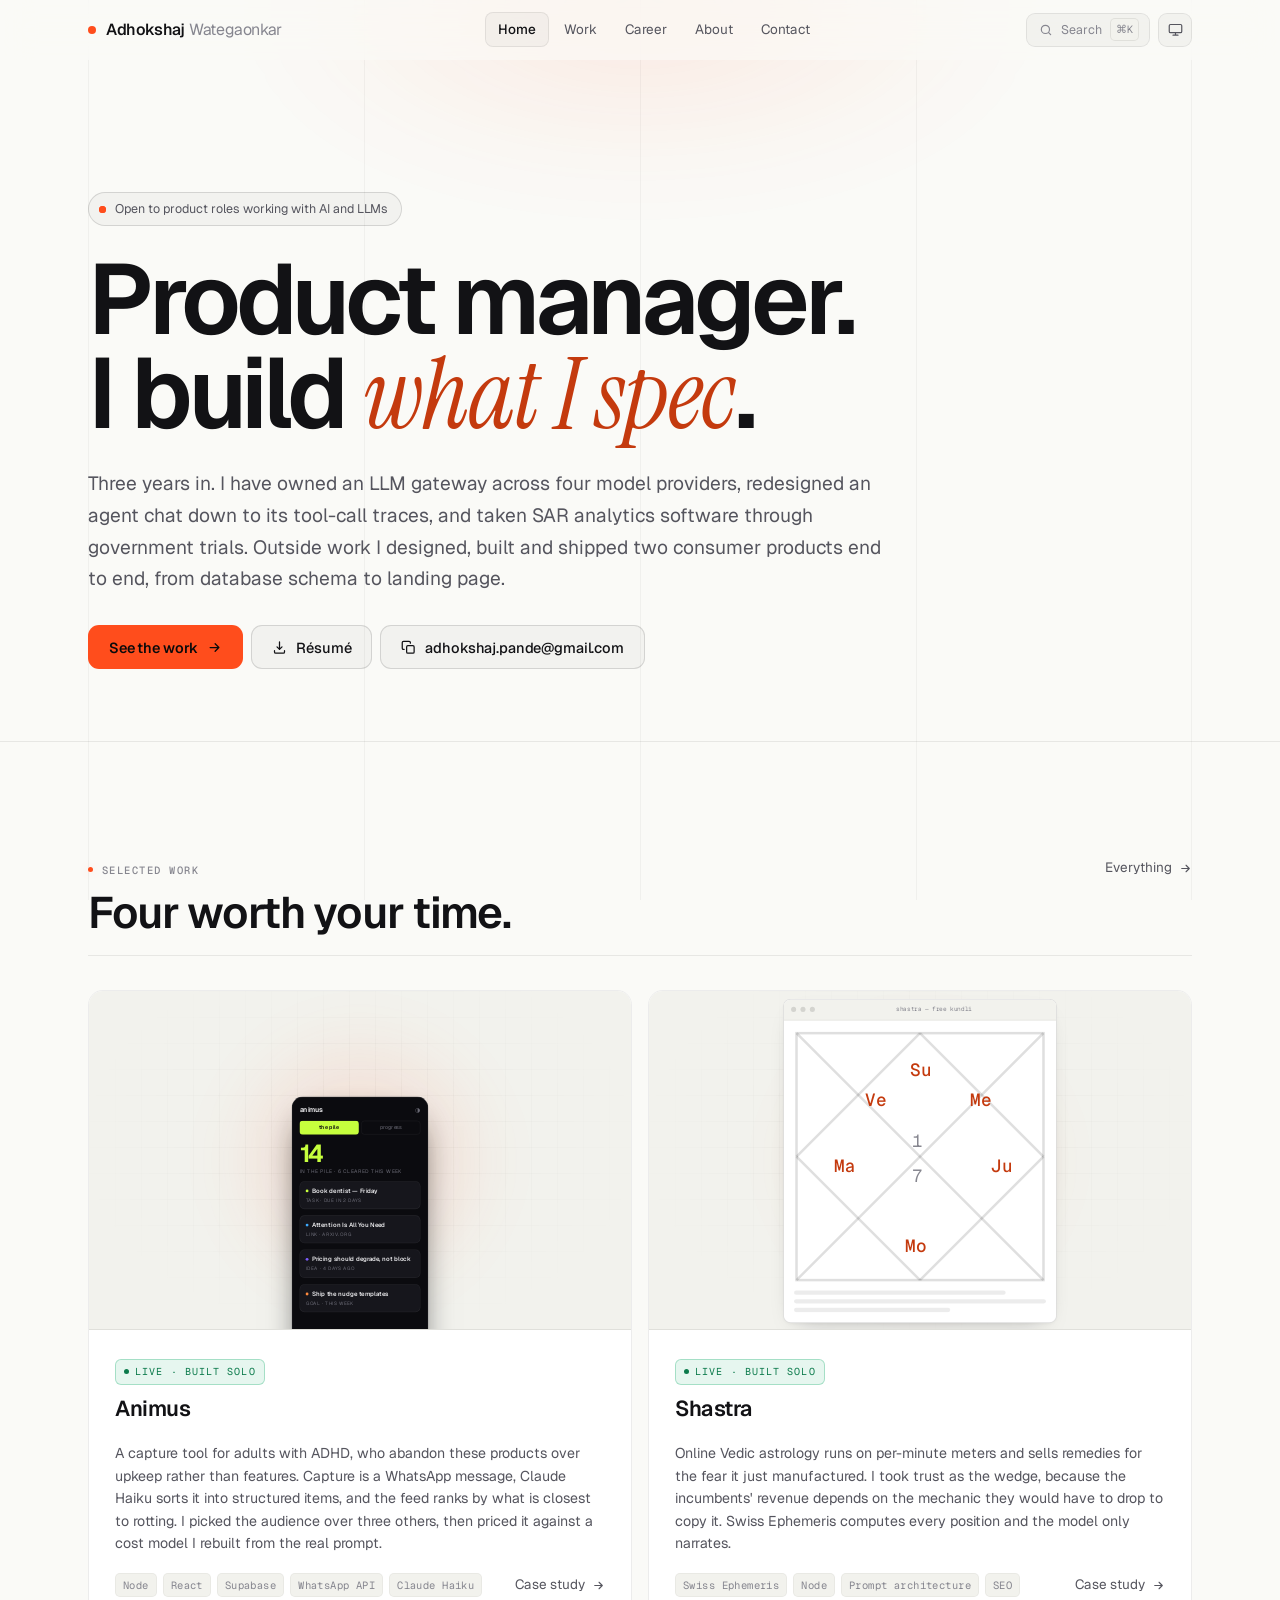
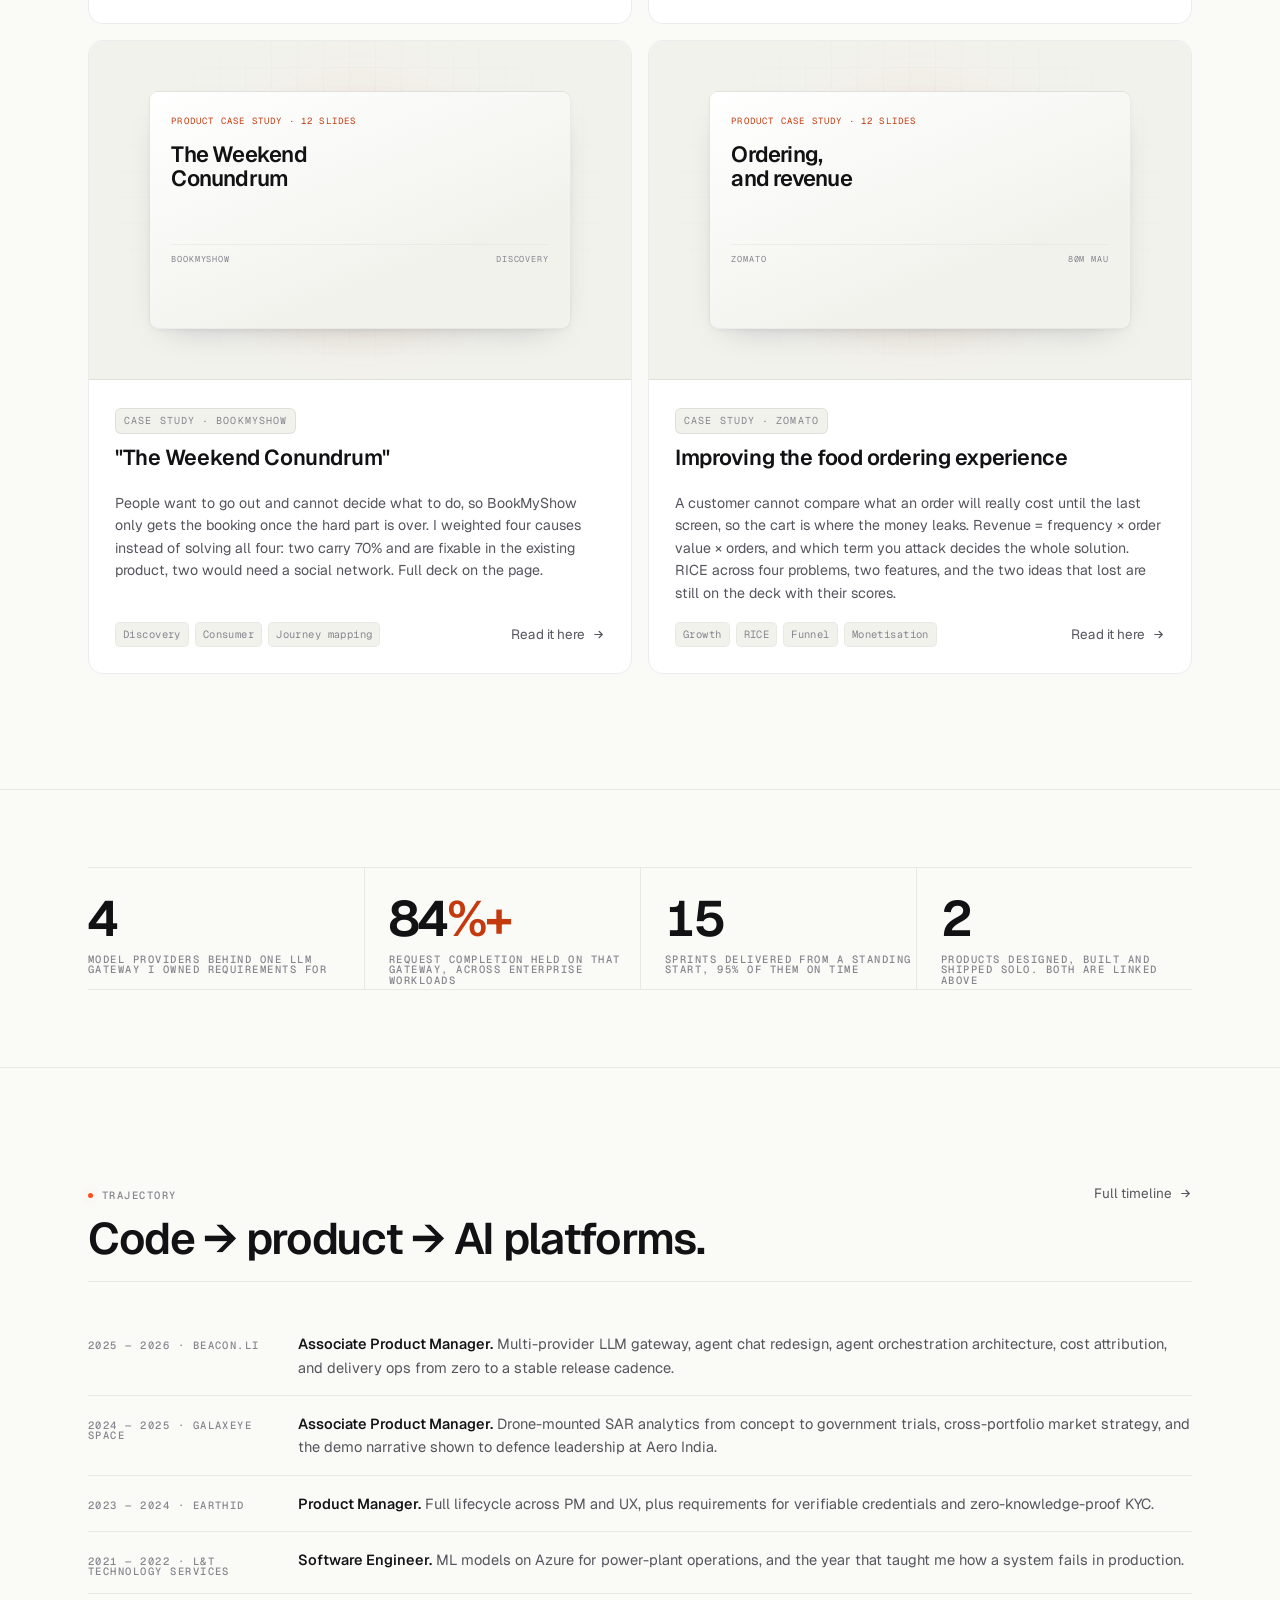
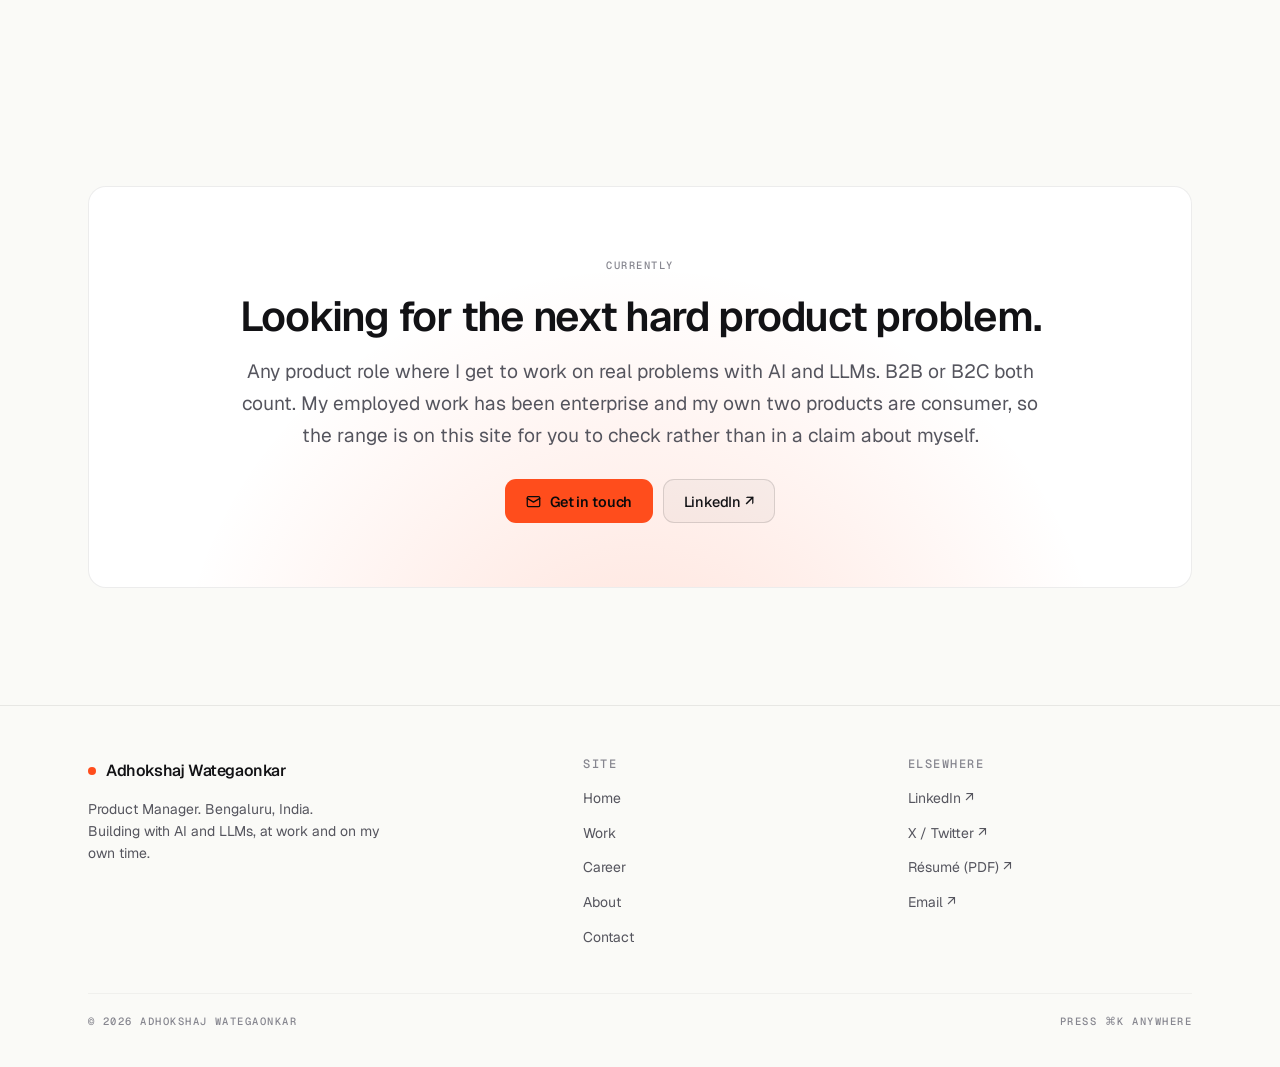
==== commit 391b632d: "consumer-forward featured work" ====
--- a/index.html
+++ b/index.html
@@ -103,14 +103,14 @@
     </div>
 
     <h1 class="display rise" style="--i:1; margin:26px 0 0">
-      I turn ambiguous<br />AI problems into<br /><span class="serif accent">shipped</span> product.
+      Product manager.<br />I build <span class="serif accent">what I spec</span>.
     </h1>
 
     <p class="lead rise" style="--i:2; margin-top:26px">
-      Product Manager, three years in. I have owned an LLM gateway across four model providers,
-      redesigned an agent chat down to its tool-call traces, and taken SAR analytics software
-      through government trials. On my own time I designed, built and shipped two consumer
-      products end to end, from database schema to landing page.
+      Three years in. I have owned an LLM gateway across four model providers, redesigned an agent
+      chat down to its tool-call traces, and taken SAR analytics software through government trials.
+      Outside work I designed, built and shipped two consumer products end to end, from database
+      schema to landing page.
     </p>
 
     <div class="intro-links rise" style="--i:3">
@@ -158,10 +158,10 @@
             </div>
           </div>
           <p>
-            People with ADHD lose a thought in the seconds between having it and finding somewhere
-            to put it, and the tools built to catch those thoughts ask for upkeep they cannot
-            sustain. Animus makes capture a WhatsApp message. Claude Haiku parses it into
-            structured items and the feed ranks them by what is closest to rotting.
+            A capture tool for adults with ADHD, who abandon these products over upkeep rather than
+            features. Capture is a WhatsApp message, Claude Haiku sorts it into structured items, and
+            the feed ranks by what is closest to rotting. I picked the audience over three others,
+            then priced it against a cost model I rebuilt from the real prompt.
           </p>
           <div class="proj-foot">
             <div class="tags"><span>Node</span><span>React</span><span>Supabase</span><span>WhatsApp API</span><span>Claude Haiku</span></div>
@@ -198,10 +198,10 @@
             </div>
           </div>
           <p>
-            Online Vedic astrology runs on per-minute meters and sells remedies for the fear it
-            just manufactured. Shastra computes every position with Swiss Ephemeris and lets the
-            model narrate rather than predict. The restraint rules live in the test suite, so a
-            prompt that drops them fails the build.
+            Online Vedic astrology runs on per-minute meters and sells remedies for the fear it just
+            manufactured. I took trust as the wedge, because the incumbents' revenue depends on the
+            mechanic they would have to drop to copy it. Swiss Ephemeris computes every position and
+            the model only narrates.
           </p>
           <div class="proj-foot">
             <div class="tags"><span>Swiss Ephemeris</span><span>Node</span><span>Prompt architecture</span><span>SEO</span></div>
@@ -227,9 +227,10 @@
             </div>
           </div>
           <p>
-            People want to go out and cannot decide what to do, so BookMyShow only gets the
-            booking once the hard part is already over. Persona, journey map, weighted
-            prioritisation and a plan-your-weekend feature, with the full deck on the page.
+            People want to go out and cannot decide what to do, so BookMyShow only gets the booking
+            once the hard part is over. I weighted four causes instead of solving all four: two carry
+            70% and are fixable in the existing product, two would need a social network. Full deck
+            on the page.
           </p>
           <div class="proj-foot">
             <div class="tags"><span>Discovery</span><span>Consumer</span><span>Journey mapping</span></div>
@@ -255,10 +256,10 @@
             </div>
           </div>
           <p>
-            A Zomato customer cannot see what an order will really cost until the last screen, so
-            the cart is where the money leaks. Revenue = frequency × order value × orders, and
-            which term you attack decides the whole solution. Journey mapping, RICE scoring, and
-            two features designed against the two problems that survived it.
+            A customer cannot compare what an order will really cost until the last screen, so the
+            cart is where the money leaks. Revenue = frequency × order value × orders, and which term
+            you attack decides the whole solution. RICE across four problems, two features, and the
+            two ideas that lost are still on the deck with their scores.
           </p>
           <div class="proj-foot">
             <div class="tags"><span>Growth</span><span>RICE</span><span>Funnel</span><span>Monetisation</span></div>
@@ -276,20 +277,20 @@
   <div class="wrap">
     <div class="stats rise">
       <div class="stat">
+        <div class="n"><span data-count="4">4</span></div>
+        <div class="k label">Model providers behind one LLM gateway I owned requirements for</div>
+      </div>
+      <div class="stat">
         <div class="n"><span data-count="85">85</span><em>%+</em></div>
-        <div class="k label">Request completion across a four-provider LLM gateway</div>
+        <div class="k label">Request completion held on that gateway, across enterprise workloads</div>
       </div>
       <div class="stat">
-        <div class="n"><span data-count="95">95</span><em>%</em></div>
-        <div class="k label">On-time delivery across 15 sprints</div>
-      </div>
-      <div class="stat">
-        <div class="n"><span data-count="60">60</span><em>%</em></div>
-        <div class="k label">Faster concept → prototype with AI tooling</div>
+        <div class="n"><span data-count="15">15</span></div>
+        <div class="k label">Sprints delivered from a standing start, 95% of them on time</div>
       </div>
       <div class="stat">
         <div class="n"><span data-count="2">2</span></div>
-        <div class="k label">Products designed, built and shipped solo</div>
+        <div class="k label">Products designed, built and shipped solo. Both are linked above</div>
       </div>
     </div>
   </div>
@@ -321,7 +322,7 @@
       </div>
       <div class="kv-row">
         <span class="label">2021 — 2022 · L&amp;T Technology Services</span>
-        <span class="v"><strong>Software Engineer.</strong> ML models on Azure for power-plant operations. The engineering half of how I read a system.</span>
+        <span class="v"><strong>Software Engineer.</strong> ML models on Azure for power-plant operations, and the year that taught me how a system fails in production.</span>
       </div>
     </div>
   </div>
@@ -337,9 +338,8 @@
       </h2>
       <p class="lead" style="margin-inline:auto">
         Any product role where I get to work on real problems with AI and LLMs. B2B or B2C both
-        count. My employed work has been enterprise; Animus and Shastra are consumer products I
-        built and shipped on my own, so the range is on this site rather than in a claim about
-        myself.
+        count. My employed work has been enterprise and my own two products are consumer, so the
+        range is on this site for you to check rather than in a claim about myself.
       </p>
       <div style="display:flex; gap:10px; justify-content:center; flex-wrap:wrap; margin-top:28px">
         <a class="btn btn--primary" href="mailto:adhokshaj.pande@gmail.com"><svg viewBox="0 0 24 24" fill="none" stroke="currentColor" stroke-width="2" stroke-linecap="round" stroke-linejoin="round"><rect x="2" y="4" width="20" height="16" rx="2"/><path d="m2 7 10 6 10-6"/></svg> Get in touch</a>
--- a/assets/site.css
+++ b/assets/site.css
@@ -1012,3 +1012,82 @@
 .deck-rail button:hover { opacity: .85; }
 .deck-rail button[aria-current="true"] { opacity: 1; border-color: var(--accent); transform: translateY(-1px); }
 @media (max-width: 600px) { .deck-rail button { width: 62px; } }
+
+/* ============================================================================
+   CASE-STUDY READING LAYER
+
+   A hiring PM gives a case study ninety seconds before deciding whether to
+   read it. These three components exist so that ninety seconds is enough:
+   .glance carries the problem, the role and the state; .dec puts each call
+   next to the alternative it beat; .more hides the engineering behind a
+   click so it is available without being in the way.
+   ========================================================================= */
+
+/* -------------------------------------------------------------- at a glance */
+.glance {
+  display: grid; gap: 0;
+  border-top: 1px solid var(--line); border-bottom: 1px solid var(--line);
+}
+.glance > div { padding: 19px 0; border-bottom: 1px solid var(--line-2); }
+.glance > div:last-child { border-bottom: 0; }
+.glance p { margin-top: 9px; font-size: 15px; line-height: 1.55; color: var(--ink); }
+.glance p strong { font-weight: 550; }
+.glance .sub { margin-top: 6px; font-size: 13.4px; color: var(--ink-3); line-height: 1.5; }
+@media (min-width: 780px) {
+  .glance { grid-template-columns: repeat(3, 1fr); }
+  .glance > div { padding: 24px 26px; border-bottom: 0; border-left: 1px solid var(--line-2); }
+  .glance > div:first-child { border-left: 0; padding-left: 0; }
+  .glance > div:last-child { padding-right: 0; }
+}
+
+/* ---------------------------------------------------------------- decisions
+   A decision is only legible when the option it beat is on the page next to
+   it. Without that column the reader has nothing to disagree with, and a
+   case study nobody can disagree with is a press release. */
+.dec { display: grid; gap: 14px; }
+.dec-row {
+  border: 1px solid var(--line-2); background: var(--bg-2);
+  border-radius: var(--r-xl); padding: 21px 23px;
+}
+.dec-row > h3 {
+  margin: 0; font-size: clamp(1.02rem, 1.5vw, 1.15rem); line-height: 1.38;
+  font-weight: 550; letter-spacing: -.012em; color: var(--ink);
+}
+.dec-body {
+  display: grid; gap: 15px;
+  margin-top: 17px; padding-top: 16px; border-top: 1px solid var(--line-2);
+}
+@media (min-width: 700px) { .dec-body { grid-template-columns: 1fr 1fr; gap: 26px; } }
+.dec-body .label { display: block; margin-bottom: 7px; }
+.dec-body p { margin: 0; font-size: 14.2px; line-height: 1.62; color: var(--ink-2); }
+.dec-body p strong { color: var(--ink); font-weight: 550; }
+.dec-why .label { color: var(--accent-ink); }
+
+/* --------------------------------------------------------------- disclosure
+   Native <details>, no JS. The engineering detail stays on the page for the
+   person who wants it and stops taxing the person who does not. */
+.more {
+  border: 1px solid var(--line-2); border-radius: var(--r-lg);
+  background: var(--bg-2); margin: 28px 0; overflow: hidden;
+}
+.more > summary {
+  list-style: none; cursor: pointer; display: flex; align-items: center; gap: 12px;
+  padding: 15px 20px; font-size: 14.4px; color: var(--ink-2);
+  transition: color .22s, background .22s;
+}
+.more > summary::-webkit-details-marker { display: none; }
+.more > summary::marker { content: ''; }
+.more > summary:hover { color: var(--ink); background: var(--bg-wash); }
+.more > summary .label { flex: none; }
+.more > summary svg {
+  margin-left: auto; flex: none; width: 15px; height: 15px; color: var(--ink-3);
+  transition: transform .32s var(--spring);
+}
+.more[open] > summary { color: var(--ink); border-bottom: 1px solid var(--line-2); }
+.more[open] > summary svg { transform: rotate(180deg); }
+.more-body { padding: 4px 20px 20px; }
+.more-body > *:first-child { margin-top: 16px; }
+.more-body p, .more-body li { font-size: 14.2px; line-height: 1.68; color: var(--ink-2); }
+.more-body h4 { margin: 22px 0 7px; font-size: 14.4px; font-weight: 550; color: var(--ink); }
+.more-body ul { margin: 10px 0; padding-left: 19px; display: grid; gap: 7px; }
+.more-body strong { color: var(--ink); font-weight: 550; }
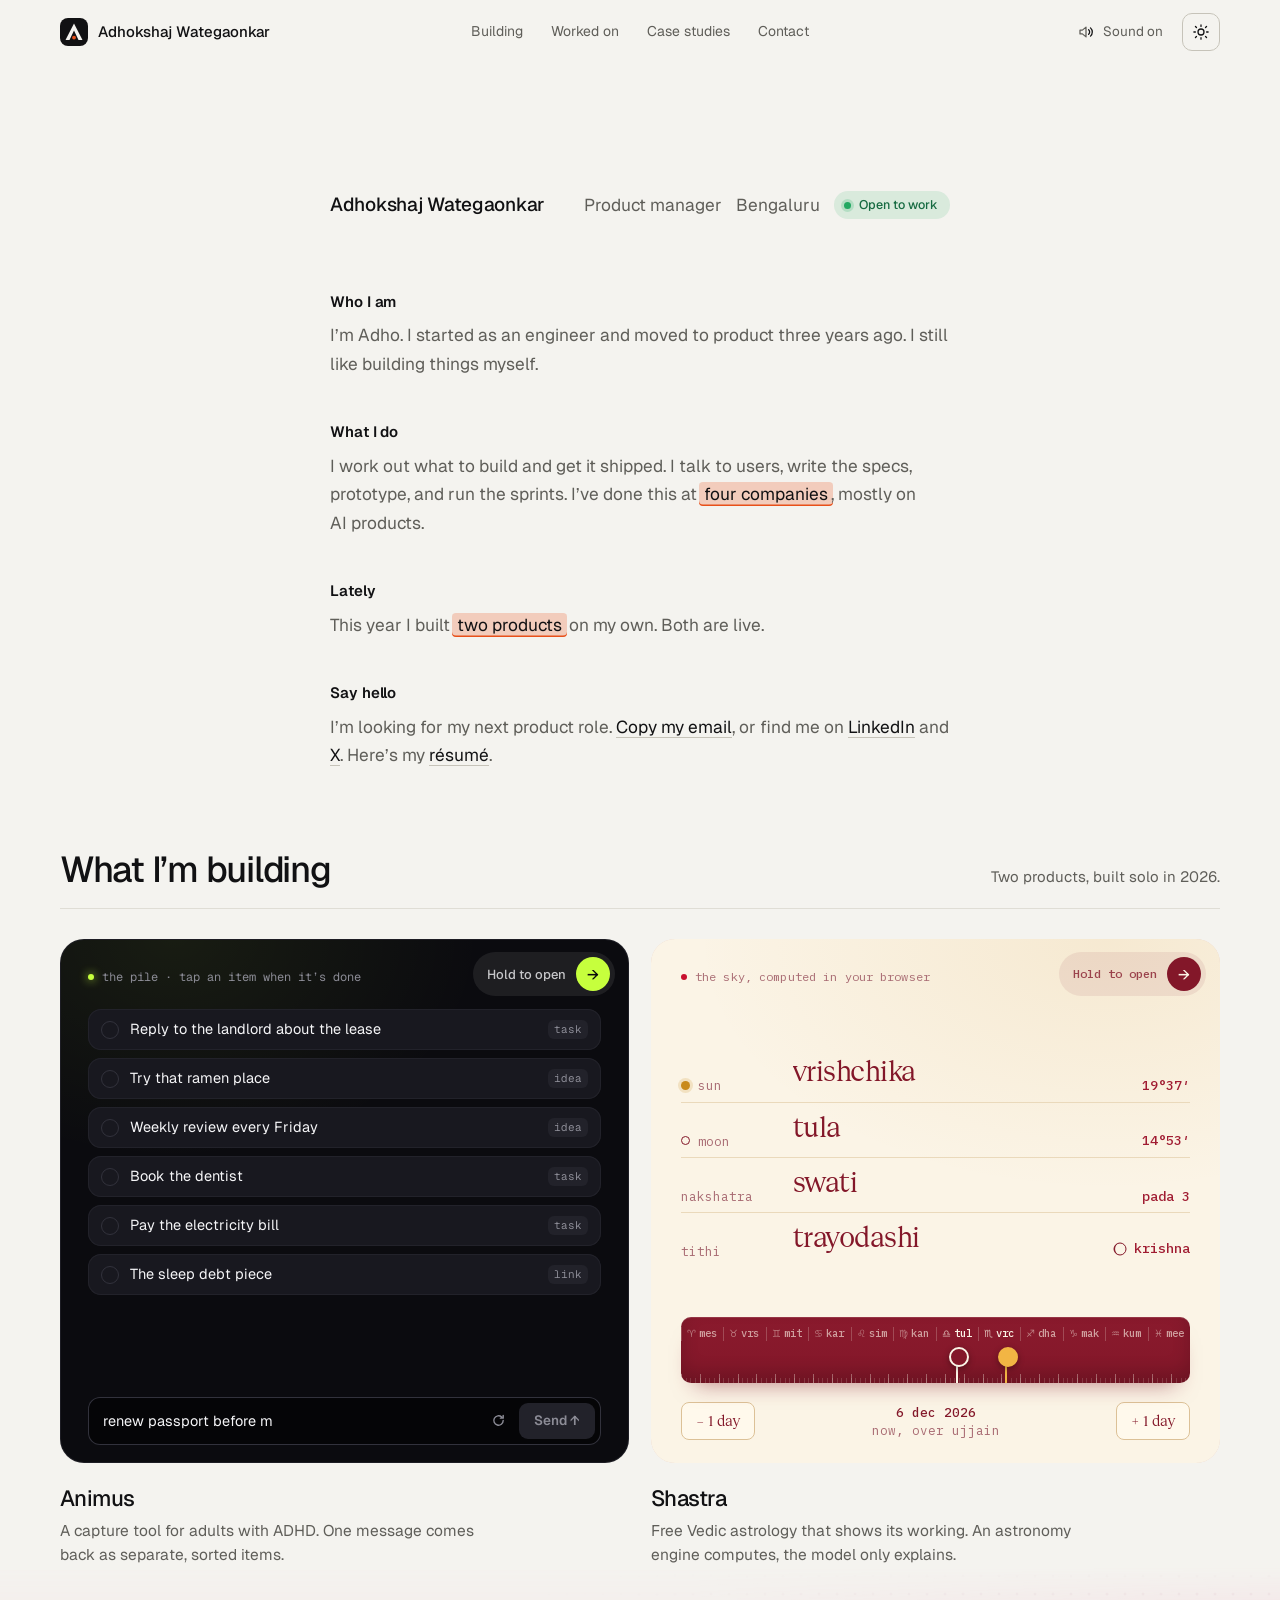
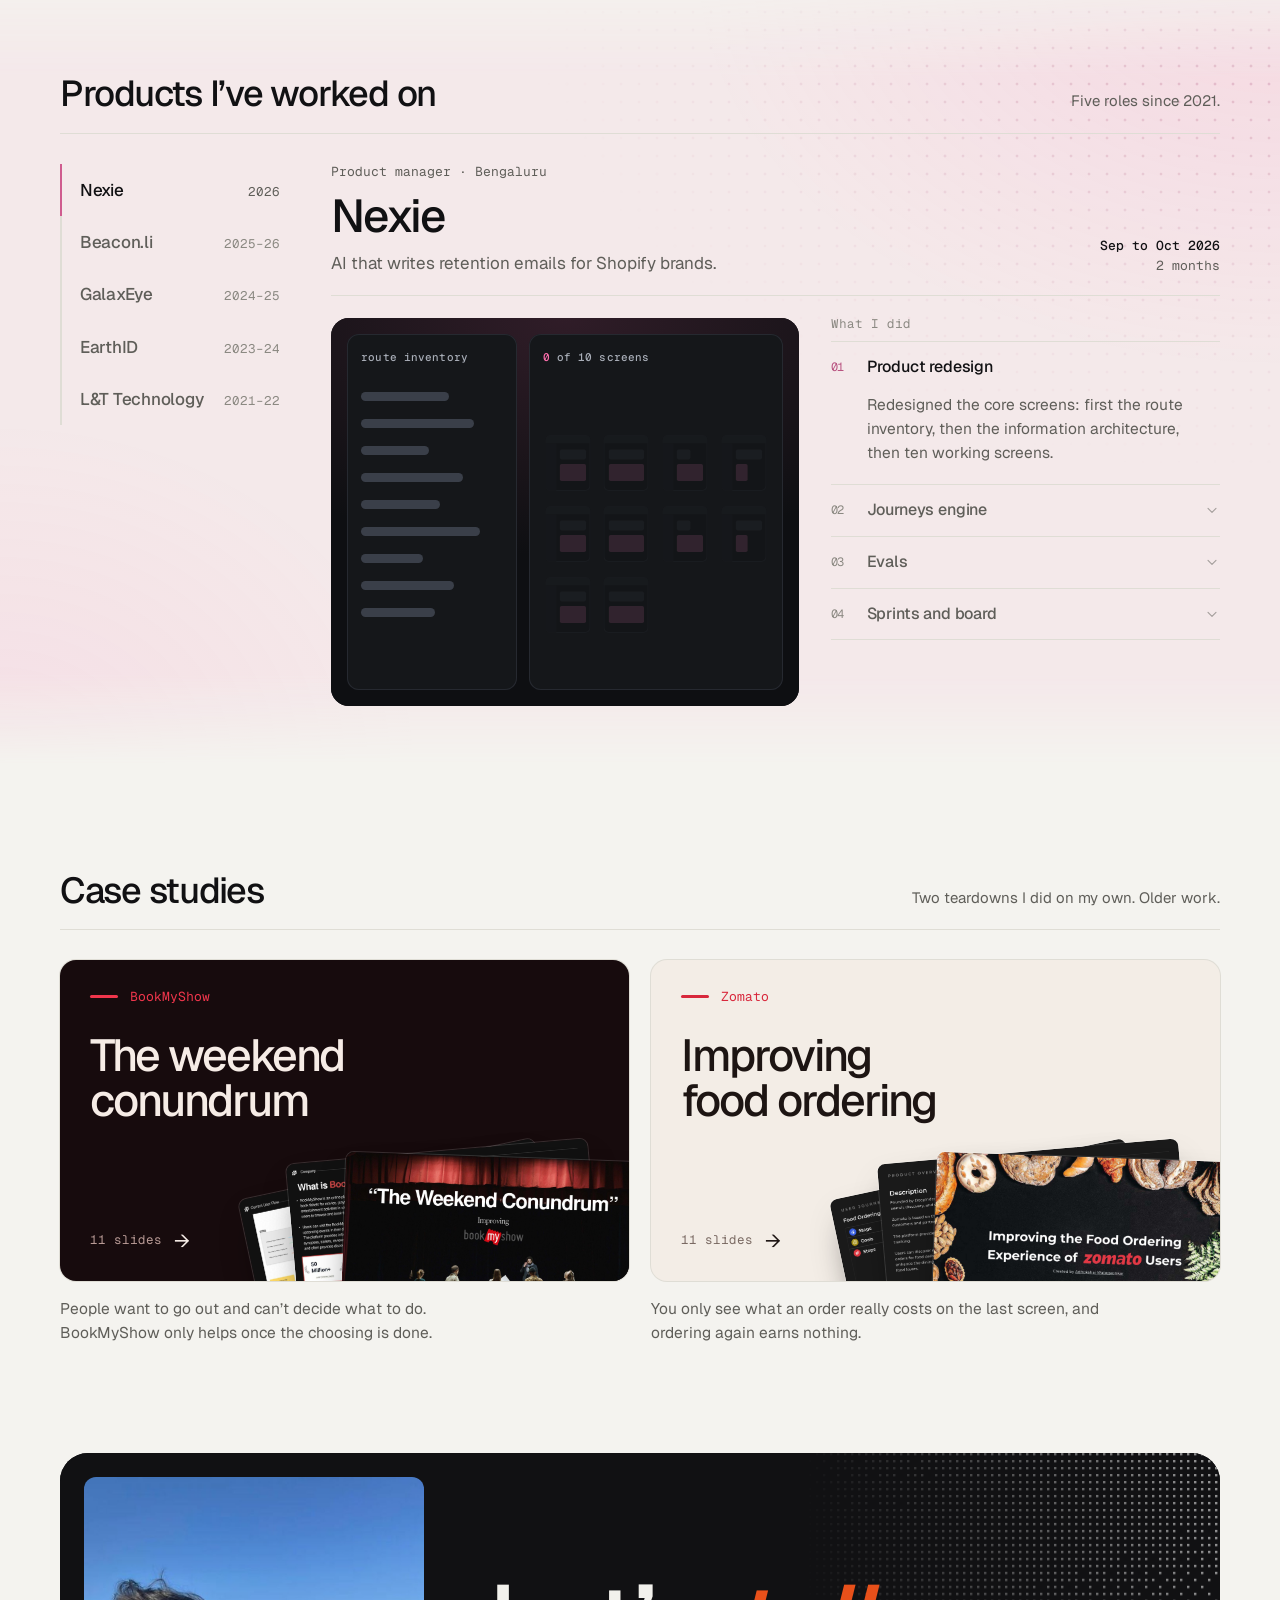
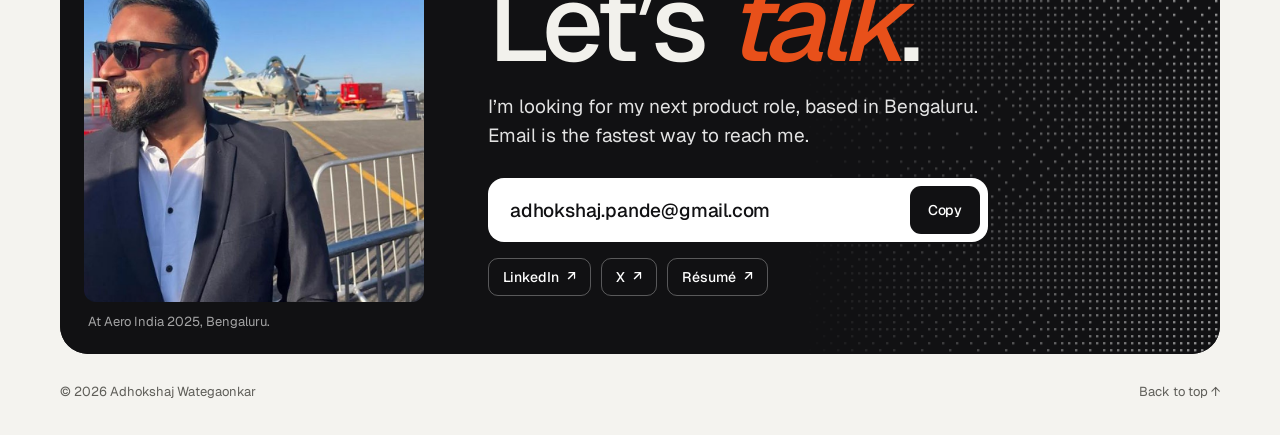
==== commit 7ff6bd4e: "Replace the portfolio with the single-page site Co-Authored-By: Claude Opus 5.5 <noreply@anthropic.c" ====
--- a/index.html
+++ b/index.html
@@ -1,404 +1,163 @@
-<!doctype html>
-<html lang="en" data-theme="dark">
+<!DOCTYPE html>
+<html lang="en">
 <head>
-<meta charset="utf-8" />
-<meta name="viewport" content="width=device-width, initial-scale=1, viewport-fit=cover" />
-<title>Adhokshaj Wategaonkar, Product Manager building with AI and LLMs</title>
-<meta name="description" content="Product Manager, three years across enterprise AI, space tech and digital identity, plus two products designed, built and shipped solo. Open to any product role that works with AI and LLMs on real problems, B2B or B2C." />
-<meta name="theme-color" content="#0A0A0B" />
-<link rel="canonical" href="https://adhokshajwategaonkar.github.io/portfolio/" />
+<meta charset="utf-8">
+<meta name="viewport" content="width=device-width, initial-scale=1">
+<title>Adhokshaj Wategaonkar</title>
+<meta name="description" content="Adhokshaj Wategaonkar, product manager in Bengaluru. Three years in product, mostly on AI, and two products built and launched solo in 2026.">
+<meta name="theme-color" content="#0B0B0C">
+<link rel="icon" type="image/svg+xml" href="assets/icon.svg">
+<link rel="canonical" href="https://adhokshajwategaonkar.github.io/portfolio/">
+<meta property="og:type" content="website">
+<meta property="og:url" content="https://adhokshajwategaonkar.github.io/portfolio/">
+<meta property="og:site_name" content="Adhokshaj Wategaonkar">
+<meta property="og:title" content="Adhokshaj Wategaonkar">
+<meta property="og:description" content="Product manager in Bengaluru. Three years in product, mostly on AI, and two products built solo in 2026.">
+<meta property="og:image" content="https://adhokshajwategaonkar.github.io/portfolio/assets/og.png">
+<meta property="og:image:width" content="1200">
+<meta property="og:image:height" content="630">
+<meta property="og:image:alt" content="Adhokshaj Wategaonkar, product manager in Bengaluru.">
+<meta name="twitter:card" content="summary_large_image">
+<meta name="twitter:creator" content="@AdhokshajW">
+<meta name="twitter:title" content="Adhokshaj Wategaonkar">
+<meta name="twitter:description" content="Product manager in Bengaluru. Three years in product, mostly on AI, and two products built solo in 2026.">
+<meta name="twitter:image" content="https://adhokshajwategaonkar.github.io/portfolio/assets/og.png">
+<link rel="apple-touch-icon" href="assets/apple-touch-icon.png">
+<link rel="preconnect" href="https://fonts.googleapis.com">
+<link rel="preconnect" href="https://fonts.gstatic.com" crossorigin>
+<link rel="stylesheet" href="https://fonts.googleapis.com/css2?family=Geist:wght@400;500;600;700&family=Geist+Mono:wght@400;500&family=Instrument+Serif:ital@0;1&display=swap">
+<script>
+try{var t=localStorage.getItem('aw.theme');if(t)document.documentElement.dataset.theme=t}catch(e){}
+document.documentElement.classList.add('js');
+</script>
+<link rel="stylesheet" href="css/site.css">
+</head>
+<body>
 
-<meta property="og:type" content="website" />
-<meta property="og:url" content="https://adhokshajwategaonkar.github.io/portfolio/" />
-<meta property="og:title" content="Adhokshaj Wategaonkar, Product Manager building with AI and LLMs" />
-<meta property="og:description" content="Product Manager, three years across enterprise AI, space tech and digital identity, plus two products designed, built and shipped solo. Open to any product role that works with AI and LLMs on real problems, B2B or B2C." />
-<meta property="og:image" content="https://adhokshajwategaonkar.github.io/portfolio/assets/og.png" />
-<meta name="twitter:card" content="summary_large_image" />
-<meta name="twitter:creator" content="@AdhokshajW" />
-
-<link rel="icon" href="./assets/favicon.svg" type="image/svg+xml" />
-<link rel="preconnect" href="https://fonts.googleapis.com" />
-<link rel="preconnect" href="https://fonts.gstatic.com" crossorigin />
-<!-- Fonts load ASYNCHRONOUSLY. A render-blocking third-party stylesheet means a
-     blank screen for as long as that CDN is slow — which on a portfolio is the
-     difference between a first impression and a bounce. -->
-<link rel="preload" as="style" href="https://fonts.googleapis.com/css2?family=Geist:wght@300..700&family=Geist+Mono:wght@400;500&family=Instrument+Serif:ital@0;1&display=swap" />
-<link rel="stylesheet" href="https://fonts.googleapis.com/css2?family=Geist:wght@300..700&family=Geist+Mono:wght@400;500&family=Instrument+Serif:ital@0;1&display=swap" media="print" onload="this.media='all';this.onload=null" />
-<noscript><link rel="stylesheet" href="https://fonts.googleapis.com/css2?family=Geist:wght@300..700&family=Geist+Mono:wght@400;500&family=Instrument+Serif:ital@0;1&display=swap" /></noscript>
-<link rel="stylesheet" href="./assets/site.css" />
-
-<!-- Resolve the theme BEFORE first paint. In site.js this would flash
-     near-black at every light-mode visitor on every cold start. -->
-<script>
-  document.documentElement.classList.add('js');
-  try {
-    var p = localStorage.getItem('aw.theme') || 'system';
-    var t = p === 'system' ? (matchMedia('(prefers-color-scheme: light)').matches ? 'light' : 'dark') : p;
-    document.documentElement.dataset.theme = t;
-    if (t === 'light') document.querySelector('meta[name=theme-color]').content = '#FAFAF7';
-  } catch (e) {}
-</script>
-<script type="application/ld+json">
-{"@context":"https://schema.org","@type":"Person","name":"Adhokshaj Wategaonkar",
-"jobTitle":"Product Manager","email":"adhokshaj.pande@gmail.com",
-"address":{"@type":"PostalAddress","addressLocality":"Bengaluru","addressCountry":"IN"},
-"alumniOf":"MIT School of Engineering, Pune",
-"sameAs":["https://www.linkedin.com/in/adhokshaj/","https://twitter.com/AdhokshajW"]}
-</script>
-</head>
-
-<body data-root="./">
-<a class="skip" href="#main">Skip to content</a>
-<div class="rules" aria-hidden="true"><span></span><span></span><span></span><span></span></div>
-<div class="grain" aria-hidden="true"></div>
-
-<header class="nav">
+<header class="bar" id="bar">
   <div class="wrap">
-    <a class="brand" href="./"><span class="dot"></span>Adhokshaj<span class="sur">Wategaonkar</span></a>
-    <nav class="tabs" aria-label="Primary">
-      <a href="./" aria-current="page">Home</a>
-      <a href="./work/">Work</a>
-      <a href="./career/">Career</a>
-      <a href="./about/">About</a>
-      <a href="./contact/">Contact</a>
+    <a class="me" href="#top" aria-label="Adhokshaj Wategaonkar, back to top"><span class="mark" aria-hidden="true"></span><span class="nm">Adhokshaj Wategaonkar</span></a>
+    <nav class="nav" aria-label="Sections">
+      <a href="#work">Building</a><a href="#experience">Worked on</a><a href="#cases">Case studies</a><a href="#contact">Contact</a>
     </nav>
-    <div class="nav-actions">
-      <button class="kbd-btn" data-palette aria-label="Open command palette">
-        <svg viewBox="0 0 24 24" width="14" height="14" fill="none" stroke="currentColor" stroke-width="2" stroke-linecap="round"><circle cx="11" cy="11" r="7"/><path d="m20 20-3.5-3.5"/></svg>
-        <span>Search</span><kbd>⌘K</kbd>
+    <div class="tools">
+      <button class="btn snd" id="snd" aria-pressed="true" title="Sound (S)">
+        <svg viewBox="0 0 24 24" aria-hidden="true"><path d="M4 9.5h3.2L12 5.5v13l-4.8-4H4z"/><g class="w"><path d="M15.5 9a4 4 0 0 1 0 6"/><path d="M18 6.5a7.5 7.5 0 0 1 0 11"/></g><path class="x" d="M16 10l4 4m0-4l-4 4"/></svg>
+        <span class="snd-t">Sound on</span>
       </button>
-      <!-- Three icons, one visible. data-pref defaults to system so the button
-           isn't blank before site.js corrects it. See [data-theme-btn] in site.css. -->
-      <button class="icon-btn" data-theme-btn data-pref="system" aria-label="Theme: system. Switch to light.">
-        <svg data-icon="system" viewBox="0 0 24 24" fill="none" stroke="currentColor" stroke-width="1.9" stroke-linecap="round" stroke-linejoin="round"><rect x="2" y="4" width="20" height="13" rx="2"/><path d="M8 21h8m-4-4v4"/></svg>
-        <svg data-icon="light" viewBox="0 0 24 24" fill="none" stroke="currentColor" stroke-width="1.9" stroke-linecap="round" stroke-linejoin="round"><circle cx="12" cy="12" r="4.2"/><path d="M12 2v2.4m0 15.2V22M4.2 4.2l1.7 1.7m12.2 12.2 1.7 1.7M2 12h2.4m15.2 0H22M4.2 19.8l1.7-1.7M18.1 5.9l1.7-1.7"/></svg>
-        <svg data-icon="dark" viewBox="0 0 24 24" fill="none" stroke="currentColor" stroke-width="1.9" stroke-linecap="round" stroke-linejoin="round"><path d="M12 3a9 9 0 1 0 9 9 7 7 0 0 1-9-9Z"/></svg>
-      </button>
-      <button class="icon-btn menu-toggle" data-menu aria-label="Menu" aria-expanded="false">
-        <svg viewBox="0 0 24 24" fill="none" stroke="currentColor" stroke-width="2" stroke-linecap="round"><path d="M4 7h16M4 12h16M4 17h16"/></svg>
+      <button class="btn ic thm" id="thm" aria-label="Switch between light and dark" title="Theme (T)">
+        <svg viewBox="0 0 24 24" aria-hidden="true"><g class="sun"><circle cx="12" cy="12" r="4"/><path d="M12 2.5v2m0 15v2M4.6 4.6 6 6m12 12 1.4 1.4M2.5 12h2m15 0h2M4.6 19.4 6 18M18 6l1.4-1.4"/></g><path class="moon" d="M19.5 14.5A7.5 7.5 0 0 1 9.5 4.5a7.5 7.5 0 1 0 10 10z"/></svg>
       </button>
     </div>
   </div>
 </header>
-<div class="progress" aria-hidden="true"></div>
 
-<nav class="sheet" aria-label="Mobile">
-  <a href="./">Home <span class="label">01</span></a>
-  <a href="./work/">Work <span class="label">02</span></a>
-  <a href="./career/">Career <span class="label">03</span></a>
-  <a href="./about/">About <span class="label">04</span></a>
-  <a href="./contact/">Contact <span class="label">05</span></a>
-</nav>
-
-<main id="main">
-
-<!-- ======================================================= hero ======== -->
-<section class="hero" style="padding-bottom:clamp(40px,6vw,72px)">
-  <div class="wrap">
-    <div class="rise" style="--i:0">
-      <span class="availability">
-        <span class="beacon"><b></b><i></i></span>
-        Open to product roles working with AI and LLMs
-      </span>
-    </div>
-
-    <h1 class="display rise" style="--i:1; margin:26px 0 0">
-      Product manager.<br />I build <span class="serif accent">what I spec</span>.
-    </h1>
-
-    <p class="lead rise" style="--i:2; margin-top:26px">
-      Three years in. I have owned an LLM gateway across four model providers, redesigned an agent
-      chat down to its tool-call traces, and taken SAR analytics software through government trials.
-      Outside work I designed, built and shipped two consumer products end to end, from database
-      schema to landing page.
-    </p>
-
-    <div class="intro-links rise" style="--i:3">
-      <a class="btn btn--primary" href="work/">See the work <svg viewBox="0 0 24 24" fill="none" stroke="currentColor" stroke-width="2" stroke-linecap="round" stroke-linejoin="round"><path d="M5 12h14M13 6l6 6-6 6"/></svg></a>
-      <a class="btn btn--ghost" href="Adhokshaj-Wategaonkar-Resume.pdf" target="_blank" rel="noopener"><svg viewBox="0 0 24 24" fill="none" stroke="currentColor" stroke-width="2" stroke-linecap="round" stroke-linejoin="round"><path d="M12 3v12m0 0 4-4m-4 4-4-4"/><path d="M4 17v2a2 2 0 0 0 2 2h12a2 2 0 0 0 2-2v-2"/></svg> Résumé</a>
-      <button class="btn btn--ghost" data-copy="adhokshaj.pande@gmail.com"><svg viewBox="0 0 24 24" fill="none" stroke="currentColor" stroke-width="2" stroke-linecap="round" stroke-linejoin="round"><rect x="9" y="9" width="12" height="12" rx="2"/><path d="M5 15H4a2 2 0 0 1-2-2V4a2 2 0 0 1 2-2h9a2 2 0 0 1 2 2v1"/></svg> adhokshaj.pande@gmail.com</button>
-    </div>
-  </div>
-</section>
-
-<!-- =============================================== selected work ======= -->
-<section class="section section--ruled" id="work">
-  <div class="wrap">
-    <div class="sec-head rise">
-      <div>
-        <span class="label">Selected work</span>
-        <h2 style="margin-top:14px">Four worth your time.</h2>
+<main id="home">
+  <section class="hero" id="top" data-hero="notes">
+    <canvas class="field" id="field" aria-hidden="true"></canvas>
+    <p class="hf-hint" aria-hidden="true"><span>hold anywhere to go back</span></p>
+    <div class="wrap">
+      <div class="hn">
+        <header class="hn-id rv">
+          <h1><button class="egg-name" data-egg="field" title="Try clicking">Adhokshaj Wategaonkar</button></h1>
+          <p class="hn-meta"><span>Product manager</span><span>Bengaluru</span><span class="chip"><i class="pip"></i>Open to work</span></p>
+        </header>
+        <section class="rv" style="--d:1">
+          <h2>Who I am</h2>
+          <p>I’m Adho. I started as an engineer and moved to product three years ago. I still like building things myself.</p>
+        </section>
+        <section class="rv" style="--d:2">
+          <h2>What I do</h2>
+          <p>I work out what to build and get it shipped. I talk to users, write the specs, prototype, and run the sprints. I’ve done this at <a class="hl" href="#experience">four companies</a>, mostly on AI products.</p>
+        </section>
+        <section class="rv" style="--d:3">
+          <h2>Lately</h2>
+          <p>This year I built <a class="hl" href="#work">two products</a> on my own. Both are live.</p>
+        </section>
+        <section class="rv" style="--d:4">
+          <h2>Say hello</h2>
+          <p>I’m looking for my next product role. <button class="lk" data-copy>Copy my email</button>, or find me on <a href="https://www.linkedin.com/in/adhokshaj/" target="_blank" rel="noopener">LinkedIn</a> and <a href="https://twitter.com/AdhokshajW" target="_blank" rel="noopener">X</a>. Here’s my <a href="Adhokshaj-Wategaonkar-Resume.pdf" target="_blank" rel="noopener">résumé</a>.</p>
+        </section>
       </div>
-      <a class="arrow-link" href="work/">Everything <svg viewBox="0 0 24 24" fill="none" stroke="currentColor" stroke-width="2" stroke-linecap="round" stroke-linejoin="round"><path d="M5 12h14M13 6l6 6-6 6"/></svg></a>
-    </div>
-
-    <div class="grid grid--2">
-
-      <a class="card proj rise" style="--i:0" href="projects/animus/">
-        <div class="cover" style="--ms:.56">
-      <span class="halo"></span>
-      <div class="mock phone" aria-hidden="true">
-        <div class="bar"><b>animus</b><span style="font-size:10px;color:#6B6B76">◑</span></div>
-        <div class="panes"><span class="on">the pile</span><span>progress</span></div>
-        <div>
-          <div class="hero-n">14</div>
-          <div class="hero-k">in the pile · 6 cleared this week</div>
+      <div class="hf">
+        <div class="hf-t">
+          <h1 class="vh">Adhokshaj Wategaonkar</h1>
+          <p>Product manager in Bengaluru. Three years in product, mostly on AI. Two products built solo in 2026.</p>
         </div>
-        <div class="item"><b><i style="background:#C6FF3D"></i>Book dentist — Friday</b><span>task · due in 2 days</span></div>
-        <div class="item"><b><i style="background:#3DA9FC"></i>Attention Is All You Need</b><span>link · arxiv.org</span></div>
-        <div class="item"><b><i style="background:#7C5CFC"></i>Pricing should degrade, not block</b><span>idea · 4 days ago</span></div>
-        <div class="item"><b><i style="background:#FF8A3D"></i>Ship the nudge templates</b><span>goal · this week</span></div>
-      </div>
-    </div>
-        <div class="card-pad proj">
-          <div class="proj-top">
-            <div>
-              <span class="badge badge--live"><i></i>Live · built solo</span>
-              <h3 style="margin-top:12px">Animus</h3>
-            </div>
-          </div>
-          <p>
-            A capture tool for adults with ADHD, who abandon these products over upkeep rather than
-            features. Capture is a WhatsApp message, Claude Haiku sorts it into structured items, and
-            the feed ranks by what is closest to rotting. I picked the audience over three others,
-            then priced it against a cost model I rebuilt from the real prompt.
-          </p>
-          <div class="proj-foot">
-            <div class="tags"><span>Node</span><span>React</span><span>Supabase</span><span>WhatsApp API</span><span>Claude Haiku</span></div>
-            <span class="arrow-link">Case study <svg viewBox="0 0 24 24" fill="none" stroke="currentColor" stroke-width="2" stroke-linecap="round" stroke-linejoin="round"><path d="M5 12h14M13 6l6 6-6 6"/></svg></span>
-          </div>
-        </div>
-      </a>
-
-      <a class="card proj rise" style="--i:1" href="projects/shastra/">
-        <div class="cover" style="--ms:.72">
-      <span class="halo"></span>
-      <div class="mock win" aria-hidden="true">
-        <div class="win-bar"><i></i><i></i><i></i><span>shastra — free kundli</span></div>
-        <div class="win-body">
-          <svg class="kundli" viewBox="0 0 100 100" role="img" aria-label="North Indian birth chart">
-            <rect x="1" y="1" width="98" height="98"/>
-            <line x1="1" y1="1" x2="99" y2="99"/><line x1="99" y1="1" x2="1" y2="99"/>
-            <line x1="50" y1="1" x2="1" y2="50"/><line x1="50" y1="1" x2="99" y2="50"/>
-            <line x1="1" y1="50" x2="50" y2="99"/><line x1="99" y1="50" x2="50" y2="99"/>
-            <text class="p" x="46" y="18">Su</text><text class="p" x="70" y="30">Me</text>
-            <text class="p" x="16" y="56">Ma</text><text class="p" x="78" y="56">Ju</text>
-            <text class="p" x="44" y="88">Mo</text><text class="p" x="28" y="30">Ve</text>
-            <text x="47" y="46">1</text><text x="47" y="60">7</text>
-          </svg>
-          <div class="skel"><i class="m"></i><i></i><i class="s"></i></div>
+        <div class="hf-r">
+          <span class="chip"><i class="pip"></i>Open to work</span>
+          <p><button class="lk" data-copy>Copy email</button><a href="https://www.linkedin.com/in/adhokshaj/" target="_blank" rel="noopener">LinkedIn</a><a href="Adhokshaj-Wategaonkar-Resume.pdf" target="_blank" rel="noopener">Résumé</a></p>
         </div>
       </div>
     </div>
-        <div class="card-pad proj">
-          <div class="proj-top">
-            <div>
-              <span class="badge badge--live"><i></i>Live · built solo</span>
-              <h3 style="margin-top:12px">Shastra</h3>
-            </div>
+  </section>
+
+  <section class="sec" id="work" data-name="Work">
+    <div class="wrap">
+      <div class="sh rv"><h2>What I’m building</h2><p>Two products, built solo in 2026.</p></div>
+      <div class="prods">
+        <article class="prod rv" data-go="animus" data-title="Animus">
+          <div class="tilebox tb-animus"><div class="inst" id="inst-animus"></div></div>
+          <div class="cap">
+            <div><h3>Animus</h3><p>A capture tool for adults with ADHD. One message comes back as separate, sorted items.</p></div>
           </div>
-          <p>
-            Online Vedic astrology runs on per-minute meters and sells remedies for the fear it just
-            manufactured. I took trust as the wedge, because the incumbents' revenue depends on the
-            mechanic they would have to drop to copy it. Swiss Ephemeris computes every position and
-            the model only narrates.
-          </p>
-          <div class="proj-foot">
-            <div class="tags"><span>Swiss Ephemeris</span><span>Node</span><span>Prompt architecture</span><span>SEO</span></div>
-            <span class="arrow-link">Case study <svg viewBox="0 0 24 24" fill="none" stroke="currentColor" stroke-width="2" stroke-linecap="round" stroke-linejoin="round"><path d="M5 12h14M13 6l6 6-6 6"/></svg></span>
+        </article>
+        <article class="prod rv" style="--d:1" data-go="shastra" data-title="Shastra">
+          <div class="tilebox tb-shastra"><div class="inst" id="inst-shastra"></div></div>
+          <div class="cap">
+            <div><h3>Shastra</h3><p>Free Vedic astrology that shows its working. An astronomy engine computes, the model only explains.</p></div>
+          </div>
+        </article>
+      </div>
+    </div>
+  </section>
+
+  <section class="sec" id="experience" data-name="Experience">
+    <div class="tone" id="tone" aria-hidden="true"><i></i><i></i></div>
+    <div class="wrap">
+      <div class="sh rv"><h2>Products I’ve worked on</h2><p>Five roles since 2021.</p></div>
+      <div class="xp rv">
+        <div class="xp-list" id="xp-list" role="tablist" aria-label="Roles, newest first" aria-orientation="vertical"></div>
+        <div class="xp-detail" id="xp-detail" role="tabpanel" aria-live="polite"></div>
+      </div>
+    </div>
+  </section>
+
+  <section class="sec" id="cases" data-name="Case studies">
+    <div class="wrap">
+      <div class="sh rv"><h2>Case studies</h2><p>Two teardowns I did on my own. Older work.</p></div>
+      <div class="cases" id="cases-list"></div>
+    </div>
+  </section>
+
+  <section class="contact" id="contact" data-name="Contact">
+    <div class="wrap">
+      <div class="about">
+        <canvas class="field" id="field2" aria-hidden="true"></canvas>
+        <figure class="portrait rv">
+          <img src="assets/me/aero-india.jpg" width="864" height="1167" loading="lazy" alt="Adhokshaj at Aero India, smiling, with a fighter aircraft on the tarmac behind him.">
+          <figcaption>At Aero India 2025, Bengaluru.</figcaption>
+        </figure>
+        <div class="about-t">
+          <h2 class="rv">Let’s <em>talk</em>.</h2>
+          <p class="rv" style="--d:1">I’m looking for my next product role, based in Bengaluru. Email is the fastest way to reach me.</p>
+          <button class="mail rv" style="--d:2" data-copy><span class="mail-a">adhokshaj.pande@gmail.com</span><span class="mail-h">Copy</span></button>
+          <div class="links rv" style="--d:3">
+            <a class="btn" href="https://www.linkedin.com/in/adhokshaj/" target="_blank" rel="noopener">LinkedIn <span aria-hidden="true">↗</span></a>
+            <a class="btn" href="https://twitter.com/AdhokshajW" target="_blank" rel="noopener">X <span aria-hidden="true">↗</span></a>
+            <a class="btn" href="Adhokshaj-Wategaonkar-Resume.pdf" target="_blank" rel="noopener" id="cv">Résumé <span aria-hidden="true">↗</span></a>
           </div>
         </div>
-      </a>
-
-      <a class="card proj rise" style="--i:2" href="projects/weekend-conundrum/">
-        <div class="cover">
-      <span class="halo"></span>
-      <div class="slide">
-        <span class="kicker">Product case study · 12 slides</span>
-        <strong>The Weekend<br />Conundrum</strong>
-        <span class="foot"><span>BookMyShow</span><span>Discovery</span></span>
       </div>
+      <div class="foot"><span>© 2026 Adhokshaj Wategaonkar</span><a href="#top">Back to top ↑</a></div>
     </div>
-        <div class="card-pad proj">
-          <div class="proj-top">
-            <div>
-              <span class="badge">Case study · BookMyShow</span>
-              <h3 style="margin-top:12px">"The Weekend Conundrum"</h3>
-            </div>
-          </div>
-          <p>
-            People want to go out and cannot decide what to do, so BookMyShow only gets the booking
-            once the hard part is over. I weighted four causes instead of solving all four: two carry
-            70% and are fixable in the existing product, two would need a social network. Full deck
-            on the page.
-          </p>
-          <div class="proj-foot">
-            <div class="tags"><span>Discovery</span><span>Consumer</span><span>Journey mapping</span></div>
-            <span class="arrow-link">Read it here <svg viewBox="0 0 24 24" fill="none" stroke="currentColor" stroke-width="2" stroke-linecap="round" stroke-linejoin="round"><path d="M5 12h14M13 6l6 6-6 6"/></svg></span>
-          </div>
-        </div>
-      </a>
-
-      <a class="card proj rise" style="--i:3" href="projects/zomato/">
-        <div class="cover">
-      <span class="halo"></span>
-      <div class="slide">
-        <span class="kicker">Product case study · 12 slides</span>
-        <strong>Ordering,<br />and revenue</strong>
-        <span class="foot"><span>Zomato</span><span>80M MAU</span></span>
-      </div>
-    </div>
-        <div class="card-pad proj">
-          <div class="proj-top">
-            <div>
-              <span class="badge">Case study · Zomato</span>
-              <h3 style="margin-top:12px">Improving the food ordering experience</h3>
-            </div>
-          </div>
-          <p>
-            A customer cannot compare what an order will really cost until the last screen, so the
-            cart is where the money leaks. Revenue = frequency × order value × orders, and which term
-            you attack decides the whole solution. RICE across four problems, two features, and the
-            two ideas that lost are still on the deck with their scores.
-          </p>
-          <div class="proj-foot">
-            <div class="tags"><span>Growth</span><span>RICE</span><span>Funnel</span><span>Monetisation</span></div>
-            <span class="arrow-link">Read it here <svg viewBox="0 0 24 24" fill="none" stroke="currentColor" stroke-width="2" stroke-linecap="round" stroke-linejoin="round"><path d="M5 12h14M13 6l6 6-6 6"/></svg></span>
-          </div>
-        </div>
-      </a>
-
-    </div>
-  </div>
-</section>
-
-<!-- ====================================================== stats ======== -->
-<section class="section section--tight section--ruled">
-  <div class="wrap">
-    <div class="stats rise">
-      <div class="stat">
-        <div class="n"><span data-count="4">4</span></div>
-        <div class="k label">Model providers behind one LLM gateway I owned requirements for</div>
-      </div>
-      <div class="stat">
-        <div class="n"><span data-count="85">85</span><em>%+</em></div>
-        <div class="k label">Request completion held on that gateway, across enterprise workloads</div>
-      </div>
-      <div class="stat">
-        <div class="n"><span data-count="15">15</span></div>
-        <div class="k label">Sprints delivered from a standing start, 95% of them on time</div>
-      </div>
-      <div class="stat">
-        <div class="n"><span data-count="2">2</span></div>
-        <div class="k label">Products designed, built and shipped solo. Both are linked above</div>
-      </div>
-    </div>
-  </div>
-</section>
-
-<!-- ==================================================== career ========= -->
-<section class="section section--ruled">
-  <div class="wrap">
-    <div class="sec-head rise">
-      <div>
-        <span class="label">Trajectory</span>
-        <h2 style="margin-top:14px">Code → product → AI platforms.</h2>
-      </div>
-      <a class="arrow-link" href="career/">Full timeline <svg viewBox="0 0 24 24" fill="none" stroke="currentColor" stroke-width="2" stroke-linecap="round" stroke-linejoin="round"><path d="M5 12h14M13 6l6 6-6 6"/></svg></a>
-    </div>
-
-    <div class="kv rise">
-      <div class="kv-row">
-        <span class="label">2025 — 2026 · Beacon.li</span>
-        <span class="v"><strong>Associate Product Manager.</strong> Multi-provider LLM gateway, agent chat redesign, agent orchestration architecture, cost attribution, and delivery ops from zero to a stable release cadence.</span>
-      </div>
-      <div class="kv-row">
-        <span class="label">2024 — 2025 · GalaxEye Space</span>
-        <span class="v"><strong>Associate Product Manager.</strong> Drone-mounted SAR analytics from concept to government trials, cross-portfolio market strategy, and the demo narrative shown to defence leadership at Aero India.</span>
-      </div>
-      <div class="kv-row">
-        <span class="label">2023 — 2024 · EarthID</span>
-        <span class="v"><strong>Product Manager.</strong> Full lifecycle across PM and UX, plus requirements for verifiable credentials and zero-knowledge-proof KYC.</span>
-      </div>
-      <div class="kv-row">
-        <span class="label">2021 — 2022 · L&amp;T Technology Services</span>
-        <span class="v"><strong>Software Engineer.</strong> ML models on Azure for power-plant operations, and the year that taught me how a system fails in production.</span>
-      </div>
-    </div>
-  </div>
-</section>
-
-<!-- ======================================================= CTA ========= -->
-<section class="section section--tight">
-  <div class="wrap">
-    <div class="big-cta rise">
-      <span class="label">Currently</span>
-      <h2 style="margin:18px 0 16px; font-size:clamp(1.7rem,4vw,2.6rem)">
-        Looking for the next hard product problem.
-      </h2>
-      <p class="lead" style="margin-inline:auto">
-        Any product role where I get to work on real problems with AI and LLMs. B2B or B2C both
-        count. My employed work has been enterprise and my own two products are consumer, so the
-        range is on this site for you to check rather than in a claim about myself.
-      </p>
-      <div style="display:flex; gap:10px; justify-content:center; flex-wrap:wrap; margin-top:28px">
-        <a class="btn btn--primary" href="mailto:adhokshaj.pande@gmail.com"><svg viewBox="0 0 24 24" fill="none" stroke="currentColor" stroke-width="2" stroke-linecap="round" stroke-linejoin="round"><rect x="2" y="4" width="20" height="16" rx="2"/><path d="m2 7 10 6 10-6"/></svg> Get in touch</a>
-        <a class="btn btn--ghost" href="https://www.linkedin.com/in/adhokshaj/" target="_blank" rel="noopener">LinkedIn ↗</a>
-      </div>
-    </div>
-  </div>
-</section>
-
+  </section>
 </main>
 
-<footer class="foot">
-  <div class="wrap">
-    <div class="foot-grid">
-      <div>
-        <a class="brand" href="./"><span class="dot"></span>Adhokshaj Wategaonkar</a>
-        <p class="muted" style="margin-top:14px; font-size:14px; max-width:34ch">
-          Product Manager. Bengaluru, India.<br />
-          Building with AI and LLMs, at work and on my own time.
-        </p>
-      </div>
-      <div>
-        <h4>Site</h4>
-        <ul>
-          <li><a href="./">Home</a></li>
-          <li><a href="./work/">Work</a></li>
-          <li><a href="./career/">Career</a></li>
-          <li><a href="./about/">About</a></li>
-          <li><a href="./contact/">Contact</a></li>
-        </ul>
-      </div>
-      <div>
-        <h4>Elsewhere</h4>
-        <ul>
-          <li><a href="https://www.linkedin.com/in/adhokshaj/" target="_blank" rel="noopener">LinkedIn ↗</a></li>
-          <li><a href="https://twitter.com/AdhokshajW" target="_blank" rel="noopener">X / Twitter ↗</a></li>
-          <li><a href="./Adhokshaj-Wategaonkar-Resume.pdf" target="_blank" rel="noopener">Résumé (PDF) ↗</a></li>
-          <li><a href="mailto:adhokshaj.pande@gmail.com">Email ↗</a></li>
-        </ul>
-      </div>
-    </div>
-    <div class="foot-bar">
-      <span class="label">© <span data-year>2026</span> Adhokshaj Wategaonkar</span>
-      <span class="label">Press <kbd style="font-family:var(--font-mono)">⌘K</kbd> anywhere</span>
-    </div>
-  </div>
-</footer>
+<div id="world" hidden></div>
+<div id="viewer" hidden></div>
+<div class="toast" id="toast" role="status" aria-live="polite"></div>
 
-<div class="scrim" aria-hidden="true"></div>
-<div class="palette" role="dialog" aria-modal="true" aria-label="Command palette" aria-hidden="true">
-  <input type="text" placeholder="Search pages, projects, links…" aria-label="Search" autocomplete="off" spellcheck="false" />
-  <ul role="listbox" aria-label="Results"></ul>
-  <div class="palette-foot">
-    <span class="label"><kbd>↑↓</kbd> navigate</span>
-    <span class="label"><kbd>↵</kbd> open</span>
-    <span class="label"><kbd>esc</kbd> close</span>
-  </div>
-</div>
-
-<script src="./assets/site.js"></script>
+<script type="module" src="js/app.js"></script>
 </body>
 </html>
--- a/css/site.css
+++ b/css/site.css
@@ -0,0 +1,1370 @@
+/*
+VOICE   plain and exact. Say the concrete thing, then stop.
+LAYOUT  one 1120px column. Hairlines between sections. A list on the left and the
+        open item on the right wherever there is a set to choose from.
+COLOUR  neutral page and one hot orange, used for the word that matters and for the
+        dots under the pointer. The rest of the colour arrives with the content:
+        each role has its own hue, each case study its own cover, Animus is lime
+        on black, Shastra is kumkum on haldi paper.
+TYPE    Geist for words, Geist Mono for labels, Instrument Serif italic for the one
+        or two words that carry a heading. The product pages bring their own.
+*/
+@font-face { font-family: 'SX Geist Serif'; font-weight: 400; font-display: swap; src: url('../assets/fonts/shastra/geistserif-400.woff2') format('woff2'); }
+@font-face { font-family: 'SX Plex Mono'; font-weight: 400; font-display: swap; src: url('../assets/fonts/shastra/ibmplexmono-400.woff2') format('woff2'); }
+@font-face { font-family: 'SX Plex Mono'; font-weight: 500; font-display: swap; src: url('../assets/fonts/shastra/ibmplexmono-500.woff2') format('woff2'); }
+
+:root {
+  color-scheme: light;
+  --bg: #F4F3EF; --bg0: #F4F3EF; --tone-k: 8%; --ink: #111113; --mut: #5F5E59; --faint: #8B8982; --line: #DFDDD5; --line2: #C6C3B9; --tile: #EAE8E1; --tile2: #FBFAF7;
+  --acc: #E8501A; --acc-ink: #C7400F; --on-acc: #fff; --hot: #E8501A; --card: #111113; --card-line: #111113; --ok: #1E9E5A; --shade: rgba(30,25,10,.2);
+  --ease: cubic-bezier(.2,.8,.2,1); --spring: cubic-bezier(.3,1.4,.5,1);
+  --sans: "Geist", ui-sans-serif, system-ui, -apple-system, "Segoe UI", sans-serif;
+  --display: "Instrument Serif", "Iowan Old Style", "Palatino Linotype", Georgia, serif;
+  --mono: "Geist Mono", ui-monospace, SFMono-Regular, Menlo, monospace;
+  /* the products, fixed whatever the index theme */
+  --a-bg: #0B0B0F; --a-ink: #F5F5F7; --a-ink2: #B9B9C2; --a-mut: #8C8C96; --a-line: #22222A; --a-line2: #32323C; --a-tile: #121218; --a-tile2: #18181F; --a-tile3: #22222A; --a-sunk: #050507;
+  --a-acc: #C6FF3D; --a-acc-ink: #C6FF3D; --a-bub: #1E3A27; --a-bub-ink: #DDF5E3;
+  --s-paper: #FBF4E6; --s-paper2: #F5EAD4; --s-ink: #831729; --s-body: #A01C32; --s-mut: #A86A72; --s-line: #EAD9BB; --s-acc: #C8102E; --s-night: #2B0D10; --s-gold: #C98A1B;
+  --serif: "SX Geist Serif", "Geist", Georgia, serif;
+  --smono: "SX Plex Mono", "IBM Plex Mono", ui-monospace, monospace;
+  --geist: var(--sans); --gmono: var(--mono);
+}
+@media (prefers-color-scheme: dark) { :root:not([data-theme=light]) { color-scheme: dark; --bg: #0B0B0C; --bg0: #0B0B0C; --tone-k: 7%; --ink: #EDECE8; --mut: #A5A39C; --faint: #74726C; --line: #222224; --line2: #37373C; --tile: #141416; --tile2: #1B1B1E; --acc: #FF6B3D; --acc-ink: #FF8A63; --hot: #FF6B3D; --card: #141416; --card-line: #26262A; --shade: rgba(0,0,0,.6); } }
+:root[data-theme=dark] { color-scheme: dark; --bg: #0B0B0C; --bg0: #0B0B0C; --tone-k: 7%; --ink: #EDECE8; --mut: #A5A39C; --faint: #74726C; --line: #222224; --line2: #37373C; --tile: #141416; --tile2: #1B1B1E; --acc: #FF6B3D; --acc-ink: #FF8A63; --hot: #FF6B3D; --card: #141416; --card-line: #26262A; --shade: rgba(0,0,0,.6); }
+
+* { box-sizing: border-box; min-width: 0; }
+html { scroll-behavior: smooth; scroll-padding-top: 84px; -webkit-text-size-adjust: 100%; }
+body { margin: 0; background: var(--bg); color: var(--ink); font: 16px/1.55 var(--sans); overflow-x: clip; -webkit-font-smoothing: antialiased; -webkit-tap-highlight-color: transparent; transition: background-color .8s var(--ease); }
+a { color: inherit; }
+button { font: inherit; color: inherit; }
+img { max-width: 100%; }
+[hidden] { display: none !important; }
+:focus-visible { outline: 2px solid color-mix(in srgb, var(--ink) 72%, transparent); outline-offset: 2px; border-radius: 8px; }
+.wrap { max-width: 1240px; margin: 0 auto; padding: 0 clamp(16px, 4vw, 40px); }
+.mono { font-family: var(--mono); font-size: 13px; }
+.mut { color: var(--mut); }
+
+/* ---------------------------------------------------------------- buttons
+   One flat button. It takes its colours from whatever page it is on. */
+.btn { display: inline-flex; align-items: center; justify-content: center; gap: 8px; height: 38px; padding: 0 14px; border-radius: 10px; border: 1px solid var(--line2); background: transparent; color: var(--ink); font: 500 14px/1 var(--sans); text-decoration: none; white-space: nowrap; cursor: var(--cur-hot); user-select: none; -webkit-user-select: none; touch-action: manipulation; transition: background .2s, border-color .2s, color .2s, transform .12s var(--ease), opacity .2s; }
+.btn:hover { background: color-mix(in srgb, var(--ink) 7%, transparent); border-color: color-mix(in srgb, var(--ink) 34%, transparent); }
+.btn:active { transform: scale(.97); }
+.btn:disabled { opacity: .35; cursor: default; }
+.btn.pri { background: var(--ink); color: var(--bg); border-color: var(--ink); }
+.btn.pri:hover { background: color-mix(in srgb, var(--ink) 84%, var(--bg)); border-color: transparent; }
+.btn.ic { width: 38px; padding: 0; flex: none; }
+.btn svg { width: 18px; height: 18px; stroke: currentColor; fill: none; stroke-width: 1.7; stroke-linecap: round; stroke-linejoin: round; flex: none; }
+
+/* ---------------------------------------------------------------- bar */
+.bar { position: sticky; top: 0; z-index: 20; backdrop-filter: saturate(1.4) blur(14px); -webkit-backdrop-filter: saturate(1.4) blur(14px); background: color-mix(in srgb, var(--bg) 80%, transparent); border-bottom: 1px solid transparent; transition: border-color .3s, background-color .8s var(--ease); }
+.bar.scrolled { border-bottom-color: var(--line); }
+.bar .wrap { display: grid; grid-template-columns: 1fr auto 1fr; align-items: center; height: 64px; gap: 12px; }
+.me { display: flex; align-items: center; gap: 10px; text-decoration: none; font-weight: 500; font-size: 15px; white-space: nowrap; justify-self: start; }
+.me .mark { width: 28px; height: 28px; border-radius: 8px; display: block; transition: transform .2s var(--ease); }
+.me .mark:hover { transform: scale(1.08) rotate(-4deg); }
+.mark svg { display: block; width: 100%; height: 100%; overflow: visible; }
+.mark .tb { fill: var(--ink); } .mark .tf { fill: var(--bg); } .mark .h { fill: var(--hot); }
+.mark .s { fill: none; stroke: var(--bg); stroke-width: 2.2; stroke-linecap: round; stroke-linejoin: round; } .mark .sh { stroke: var(--hot); }
+.mark.swap { animation: markswap .5s var(--spring); }
+@keyframes markswap { from { transform: scale(.4) rotate(-120deg); } }
+.nav, .w-nav { display: flex; gap: 4px; }
+.nav a, .w-nav a { padding: 8px 12px; border-radius: 8px; font-size: 14px; color: var(--mut); text-decoration: none; transition: color .2s, background .2s; }
+.nav a:hover, .w-nav a:hover { color: var(--ink); background: color-mix(in srgb, var(--ink) 6%, transparent); }
+.nav a.on { color: var(--ink); }
+.tools, .w-tools { display: flex; justify-content: flex-end; gap: 8px; justify-self: end; }
+.snd .w { transition: opacity .25s, transform .35s var(--spring); transform-origin: 9px 12px; }
+.snd[aria-pressed=false] .w { opacity: 0; transform: scale(.4); }
+.snd .x { opacity: 0; transition: opacity .2s; } .snd[aria-pressed=false] .x { opacity: 1; }
+.btn.snd { padding: 0 10px; border-color: transparent; background: none; font-size: 13.5px; font-weight: 400; color: var(--mut); }
+.btn.snd:hover { color: var(--ink); background: color-mix(in srgb, var(--ink) 6%, transparent); border-color: transparent; }
+.snd-t { min-width: 6.4ch; text-align: left; }
+.thm .sun, .thm .moon { transition: transform .5s var(--spring), opacity .3s; transform-origin: 12px 12px; }
+:root[data-theme=dark] .thm .sun { opacity: 0; transform: rotate(-90deg) scale(.5); }
+:root[data-theme=light] .thm .moon { opacity: 0; transform: rotate(90deg) scale(.5); }
+@media (prefers-color-scheme: dark) { :root:not([data-theme]) .thm .sun { opacity: 0; transform: rotate(-90deg) scale(.5); } }
+@media (prefers-color-scheme: light) { :root:not([data-theme]) .thm .moon { opacity: 0; transform: rotate(90deg) scale(.5); } }
+
+/* ---------------------------------------------------------------- hero
+   Short notes, with highlighted phrases that take you down the page. Behind the name
+   there is a second view: the name set in a full-screen field of dots. */
+.hero { position: relative; isolation: isolate; }
+.chip { display: inline-flex; align-items: center; gap: 8px; height: 28px; padding: 0 12px 0 10px; border-radius: 14px; font: 500 12.5px/1 var(--sans); white-space: nowrap; color: #176B42; background: rgba(34,168,97,.13); }
+:root[data-theme=dark] .chip { color: #6FDDA3; background: rgba(34,168,97,.16); }
+@media (prefers-color-scheme: dark) { :root:not([data-theme=light]) .chip { color: #6FDDA3; background: rgba(34,168,97,.16); } }
+.pip { width: 7px; height: 7px; border-radius: 50%; background: #22A861; box-shadow: 0 0 0 3px rgba(34,168,97,.2); animation: breathe 2.6s var(--ease) infinite; }
+@keyframes breathe { 50% { box-shadow: 0 0 0 6px rgba(34,168,97,.06); } }
+.lk { padding: 0; border: 0; background: none; font: inherit; }
+.hero a:not(.hl), .lk { color: var(--ink); text-decoration: underline; text-decoration-color: var(--line2); text-decoration-thickness: 1px; text-underline-offset: 4px; transition: text-decoration-color .2s; }
+.hero a:not(.hl):hover, .lk:hover { text-decoration-color: var(--hot); }
+.field { position: absolute; inset: 0; width: 100%; height: 100%; z-index: -1; pointer-events: none; color: var(--ink); --field-hot: var(--hot); }
+/* the name is the way into the field: on hover its letters break into dots */
+.egg-name { padding: 0; border: 0; background: none; color: inherit; font: inherit; letter-spacing: inherit; }
+@media (hover: hover) { .egg-name:hover { color: transparent; background: radial-gradient(circle, var(--ink) 0.6px, color-mix(in srgb, var(--ink) 45%, transparent) 1px) 0 0 / 3px 3px; -webkit-background-clip: text; background-clip: text; } }
+.hero[data-hero=notes] > .field, .hero[data-hero=notes] .hf, .hero[data-hero=notes] .hf-hint, .hero[data-hero=field] .hn { display: none; }
+/* notes */
+.hero[data-hero=notes] { padding: clamp(88px, 14vh, 140px) 0 0; }
+.hero[data-hero=notes] + .sec { padding-top: clamp(56px, 9vh, 96px); }
+.hn { max-width: 620px; margin: 0 auto; }
+.js .hn .rv { filter: blur(7px); transition: opacity .8s var(--ease), transform .8s var(--ease), filter .8s var(--ease); transition-delay: calc(var(--d, 0) * 110ms); }
+.js .hn .rv.in { filter: none; }
+.hn-id { display: flex; justify-content: space-between; align-items: baseline; gap: 16px; flex-wrap: wrap; margin-bottom: clamp(44px, 8vh, 72px); }
+.hn-id h1 { margin: 0; font: 500 19px/1.2 var(--sans); letter-spacing: -.015em; }
+.hn-meta { display: flex; align-items: center; gap: 14px; margin: 0; font-size: 14px; color: var(--mut); }
+.hn section { margin-bottom: clamp(30px, 5vh, 44px); }
+.hn section:last-child { margin-bottom: 0; }
+.hn h2 { margin: 0 0 10px; font: 600 15px/1.3 var(--sans); letter-spacing: -.005em; }
+.hn p { margin: 0; font-size: clamp(16.5px, 1.35vw, 18px); line-height: 1.65; color: var(--mut); text-wrap: pretty; }
+.hl { padding: 1px 5px; margin: 0 -2px; border-radius: 4px; color: var(--ink); text-decoration: none; white-space: nowrap; background: color-mix(in srgb, var(--hot) 24%, transparent); box-shadow: inset 0 -1.5px 0 var(--hot); transition: background .25s; }
+.hl:hover { background: color-mix(in srgb, var(--hot) 42%, transparent); }
+/* field: press and hold anywhere to go back */
+.hero[data-hero=field] { height: calc(100svh - 64px); min-height: 500px; max-height: 1040px; overflow: hidden; user-select: none; -webkit-user-select: none; -webkit-touch-callout: none; }
+.hero[data-hero=field] > .field { -webkit-mask-image: linear-gradient(#000 58%, transparent 96%); mask-image: linear-gradient(#000 58%, transparent 96%); }
+.hero.holding > .field { -webkit-mask-image: none; mask-image: none; }
+.hero[data-hero=field] .wrap { position: relative; height: 100%; }
+.hf-hint { position: absolute; z-index: 2; top: 18px; right: max(clamp(16px, 4vw, 40px), calc((100vw - 1240px) / 2 + 40px)); margin: 0; pointer-events: none; font: 12px/1 var(--mono); color: var(--faint); transition: color .2s; }
+.hero.holding .hf-hint { color: var(--hot); }
+.hero.holding .hf { opacity: .25; }
+.hf { position: absolute; left: clamp(16px, 4vw, 40px); right: clamp(16px, 4vw, 40px); bottom: clamp(14px, 3vh, 24px); display: flex; justify-content: space-between; align-items: center; gap: 24px; transition: opacity .3s; }
+/* one quiet line along the bottom edge; the name in dots is the headline */
+.vh { position: absolute; width: 1px; height: 1px; overflow: hidden; clip-path: inset(50%); white-space: nowrap; }
+.hf-t p { margin: 0; font-size: 14.5px; line-height: 1.4; color: var(--mut); }
+.hf-r { display: flex; align-items: center; gap: 18px; }
+.hf-r p { margin: 0; display: flex; gap: 18px; font-size: 14.5px; }
+
+/* ---------------------------------------------------------------- sections */
+.sec { padding: clamp(72px, 12vh, 128px) 0 0; }
+.sh { display: flex; align-items: baseline; justify-content: space-between; gap: 16px; padding-bottom: 20px; margin-bottom: 30px; border-bottom: 1px solid var(--line); }
+.sh h2 { font: 500 clamp(26px, 3vw, 36px)/1.05 var(--sans); letter-spacing: -.035em; margin: 0; }
+.sh p { margin: 0; font-size: 15px; color: var(--mut); max-width: 46ch; text-align: right; }
+
+/* ---------------------------------------------------------------- work */
+.prods { display: grid; grid-template-columns: repeat(2, minmax(0, 1fr)); gap: 22px; }
+.prod { display: flex; flex-direction: column; gap: 18px; }
+.tilebox { position: relative; border-radius: 24px; overflow: hidden; aspect-ratio: 1/0.92; min-height: 440px; }
+.tb-animus { background: radial-gradient(90% 70% at 20% 0%, rgba(198,255,61,.07), transparent 60%), #0B0B0F; color: #F5F5F7; box-shadow: inset 0 0 0 1px #1d1d24; }
+.tb-shastra { background: var(--s-paper); color: var(--s-ink); box-shadow: inset 0 0 0 1px var(--s-line); }
+.inst { position: absolute; inset: 0; }
+.cap { display: flex; justify-content: space-between; align-items: flex-start; gap: 16px; }
+.cap h3 { margin: 0 0 4px; font-size: 22px; font-weight: 500; letter-spacing: -.025em; }
+.cap p { margin: 0; color: var(--mut); font-size: 15.5px; max-width: 44ch; }
+
+/* ---- Animus tile: a pile you can clear and a box you can send from */
+.am { display: flex; flex-direction: column; padding: 18px clamp(16px, 3vw, 28px) 18px; gap: 12px; font-family: var(--geist); }
+.am-top, .sd-top { display: flex; justify-content: space-between; align-items: center; gap: 10px; min-height: 40px; }
+.tilebox .am-top, .tilebox .sd-top { padding-right: 176px; }
+.am-live { font: 12px/1.3 var(--gmono); color: var(--a-mut); display: flex; gap: 8px; align-items: center; }
+.am-live i { flex: none; width: 6px; height: 6px; border-radius: 50%; background: var(--a-acc); box-shadow: 0 0 10px var(--a-acc); }
+.am-mark { display: flex; align-items: center; gap: 7px; font: 600 13px/1 var(--geist); letter-spacing: -.01em; }
+.am-mark i { width: 14px; height: 14px; border-radius: 50%; border: 2px solid var(--a-acc); display: grid; place-items: center; }
+.am-mark i::after { content: ""; width: 4px; height: 4px; border-radius: 50%; background: var(--a-acc); }
+.am-in { flex: none; display: grid; grid-template-rows: 0fr; margin-bottom: -12px; transition: grid-template-rows .45s var(--ease), margin .45s var(--ease); }
+.am-in.open { grid-template-rows: 1fr; margin-bottom: 0; }
+.am-in > div { min-height: 0; overflow: hidden; display: flex; flex-direction: column; align-items: flex-end; gap: 7px; }
+.bub { max-width: 92%; padding: 11px 14px 20px; border-radius: 16px 16px 4px 16px; background: var(--a-bub); color: var(--a-bub-ink); font-size: 15px; line-height: 1.45; position: relative; }
+.bub small { position: absolute; right: 10px; bottom: 5px; font: 10.5px/1 var(--gmono); opacity: .55; }
+.seg { padding: 1px 3px; margin: 0 -3px; border-radius: 5px; transition: background .25s, color .25s, opacity .4s; }
+.seg.lit { background: var(--a-acc); color: #0B0B0C; }
+.seg.used { opacity: .45; text-decoration: line-through; text-decoration-thickness: 1px; }
+.am-say { margin: 0 4px 2px 0; min-height: 15px; font: 12px/1.25 var(--gmono); color: var(--a-mut); }
+.am-say.busy { animation: blink 1s steps(1) infinite; }
+@keyframes blink { 50% { opacity: .2; } }
+.am-list { flex: 1; min-height: 0; list-style: none; margin: 0; padding: 0; display: flex; flex-direction: column; gap: 8px; overflow: hidden; -webkit-mask: linear-gradient(#000 82%, transparent); mask: linear-gradient(#000 82%, transparent); }
+.it { position: relative; flex: none; border-radius: 13px; transition: height .36s var(--ease), opacity .28s, transform .36s var(--ease), margin .36s var(--ease); }
+.it.new { animation: drop .6s var(--spring) both; }
+.it-b { width: 100%; display: flex; align-items: center; gap: 11px; padding: 11px 13px; border: 0; border-radius: 13px; background: var(--a-tile2); box-shadow: inset 0 0 0 1px var(--a-line); color: inherit; font: 14.5px/1.3 var(--geist); text-align: left; cursor: var(--cur-hot); transition: background .2s, box-shadow .2s; }
+.it-b:hover { background: var(--a-tile3); box-shadow: inset 0 0 0 1px var(--a-line2); }
+.it-b:focus-visible { outline: 2px solid var(--a-acc); outline-offset: -2px; }
+.it .dot { flex: none; width: 18px; height: 18px; border-radius: 50%; border: 1.5px solid var(--a-line2); display: grid; place-items: center; transition: border-color .2s; }
+.it svg { fill: none; stroke-linecap: round; stroke-linejoin: round; stroke-dasharray: 1; stroke-dashoffset: 1; }
+.it .dot svg { width: 11px; height: 11px; stroke: var(--a-acc); stroke-width: 2.4; transition: stroke-dashoffset .2s; }
+.it.new .dot, .it-b:hover .dot { border-color: var(--a-acc); }
+@media (hover: hover) { .it-b:hover .dot svg { stroke-dashoffset: 0; } }
+.it .tt { flex: 1; white-space: nowrap; overflow: hidden; text-overflow: ellipsis; }
+.it .ty { flex: none; font: 11px/1 var(--gmono); color: var(--a-mut); padding: 4px 6px; border-radius: 6px; background: var(--a-tile3); }
+.it-b:hover .ty { background: var(--a-bg); }
+.it-w { position: absolute; inset: 0; display: flex; align-items: center; gap: 11px; padding: 11px 15px 11px 42px; border-radius: 13px; background: var(--a-acc); color: #0B0B0C; font: 600 14.5px/1.3 var(--geist); clip-path: inset(0 100% 0 0); pointer-events: none; }
+.it-w svg { flex: none; width: 20px; height: 20px; stroke: #0B0B0C; stroke-width: 1.9; }
+.it.done .it-w { clip-path: inset(0 0 0 0); transition: clip-path .34s cubic-bezier(.65,0,.35,1); }
+.it.done .it-w svg { stroke-dashoffset: 0; transition: stroke-dashoffset .22s ease-out .28s; }
+.it.gone { height: 0 !important; margin-bottom: -8px; opacity: 0; transform: translateY(-14px); overflow: hidden; }
+.am-clear { flex: 1; display: flex; flex-direction: column; align-items: center; justify-content: center; gap: 14px; margin: 0; font-size: 14.5px; color: var(--a-ink2); }
+.am-clear[hidden], .am-list:empty { display: none; }
+.am-clear span { width: 54px; height: 54px; border-radius: 50%; display: grid; place-items: center; background: var(--a-acc); }
+.am-clear svg { width: 24px; height: 24px; fill: none; stroke: #0B0B0C; stroke-width: 2; stroke-linecap: round; stroke-linejoin: round; stroke-dasharray: 1; stroke-dashoffset: 0; }
+.am.cleared .am-clear span { animation: clr-pop .6s var(--spring) both, clr-ring 1.1s var(--ease) .1s both; } .am.cleared .am-clear svg { animation: clr-draw .4s ease-out .3s both; }
+@keyframes clr-pop { from { transform: scale(.3); opacity: 0; } } @keyframes clr-draw { from { stroke-dashoffset: 1; } }
+@keyframes clr-ring { from { box-shadow: 0 0 0 0 rgba(198,255,61,.55); } to { box-shadow: 0 0 0 46px rgba(198,255,61,0); } }
+.am-comp { flex: none; display: flex; flex-wrap: wrap; gap: 8px; align-items: center; }
+.am-box { flex: 1 1 220px; display: flex; align-items: center; gap: 4px; height: 48px; padding: 0 6px 0 15px; border-radius: 12px; background: var(--a-sunk); box-shadow: inset 0 0 0 1px var(--a-line2); transition: box-shadow .2s; }
+.am-box:focus-within { box-shadow: inset 0 0 0 1px var(--a-acc); }
+.am-input { flex: 1; min-width: 0; height: 100%; padding: 0; border: 0; outline: 0; background: none; color: var(--a-ink); font: 14.5px/1 var(--geist); }
+.am-input::placeholder { color: var(--a-mut); opacity: 1; }
+.am-next { flex: none; width: 34px; height: 34px; display: grid; place-items: center; padding: 0; border: 0; border-radius: 9px; background: none; color: var(--a-mut); transition: color .2s, background .2s, transform .4s var(--ease); }
+.am-next:hover { color: var(--a-ink); background: var(--a-tile3); } .am-next:active { transform: rotate(180deg); }
+.am-next svg { width: 15px; height: 15px; fill: none; stroke: currentColor; stroke-width: 1.5; stroke-linecap: round; stroke-linejoin: round; }
+.am-send { flex: none; height: 36px; padding: 0 15px; border: 0; border-radius: 9px; background: var(--a-acc); color: #0B0B0C; font: 600 13.5px/1 var(--geist); cursor: var(--cur-hot); transition: background .2s, color .2s, transform .12s var(--ease); }
+.am-send:active { transform: scale(.96); }
+.am-send:disabled { background: var(--a-tile3); color: var(--a-mut); cursor: default; }
+.am-comp.ready .am-send { animation: sendcue 1.5s var(--ease) infinite; }
+@keyframes sendcue { from { box-shadow: 0 0 0 0 rgba(198,255,61,.6); } to { box-shadow: 0 0 0 11px rgba(198,255,61,0); } }
+@media (pointer: coarse) { .am-input { font-size: 16px; } }
+/* the gallery pieces keep the simpler row */
+.cp-list, .dr-pile ol { list-style: none; margin: 0; padding: 0; display: flex; flex-direction: column; gap: 8px; overflow: hidden; -webkit-mask: linear-gradient(#000 72%, transparent); mask: linear-gradient(#000 72%, transparent); }
+.cp-list li, .dr-pile li { display: flex; align-items: center; gap: 11px; padding: 11px 13px; border-radius: 13px; background: var(--a-tile2); font-size: 14.5px; box-shadow: inset 0 0 0 1px var(--a-line); animation: drop .6s var(--spring) both; }
+.cp-list .dot, .dr-pile .dot { flex: none; width: 15px; height: 15px; border-radius: 50%; border: 1.5px solid var(--a-line2); transition: all .25s; }
+.cp-list li.new .dot, .dr-pile li.new .dot { border-color: var(--a-acc-ink); }
+.cp-list .tt, .dr-pile .tt { flex: 1; white-space: nowrap; overflow: hidden; text-overflow: ellipsis; }
+.cp-list .ty, .dr-pile .ty { font: 11px/1 var(--gmono); color: var(--a-mut); padding: 4px 6px; border-radius: 6px; background: var(--a-tile3); }
+@keyframes drop { from { opacity: 0; transform: translateY(-14px) scale(.97); } to { opacity: 1; transform: none; } }
+.pc-btn { display: inline-flex; align-items: center; justify-content: center; height: 40px; padding: 0 16px; border: 0; border-radius: 10px; cursor: var(--cur-hot); font: 600 14px/1 var(--sans); color: #0B0B0C; background: var(--a-acc); white-space: nowrap; transition: transform .12s var(--ease), filter .2s; }
+.pc-btn:hover { filter: brightness(1.07); }
+.pc-btn:active { transform: scale(.97); }
+
+/* ---- hold to open: the one way into a product from its tile.
+   A key in the tile's corner. Press and hold: the ring fills, the product's colour
+   spreads from the key across the tile, and at the end it opens. Let go early and
+   it drains back. */
+.hk { position: absolute; right: 14px; top: 13px; z-index: 5; display: flex; align-items: center; gap: 10px; height: 44px; padding: 0 5px 0 14px; border: 0; border-radius: 22px; background: color-mix(in srgb, var(--hk-ink) 8%, transparent); color: var(--hk-ink); font: 500 13px/1 var(--sans); cursor: var(--cur-hot); user-select: none; -webkit-user-select: none; -webkit-touch-callout: none; touch-action: none; transition: background .25s, transform .2s var(--ease); }
+.hk-t { white-space: nowrap; opacity: .78; transition: opacity .25s; }
+.hk-k { position: relative; flex: none; width: 34px; height: 34px; border-radius: 50%; display: grid; place-items: center; background: var(--hk-acc); color: var(--hk-on); }
+.hk-k::before, .hk-k::after { content: ""; position: absolute; inset: 0; border-radius: 50%; box-shadow: 0 0 0 1.5px var(--hk-acc); opacity: 0; animation: hkpulse 2.8s var(--ease) infinite; }
+.hk-k::after { animation-delay: 1.4s; }
+@keyframes hkpulse { 0% { transform: scale(1); opacity: .7; } 70%, 100% { transform: scale(1.9); opacity: 0; } }
+.hk-k svg { position: absolute; inset: -5px; width: 44px; height: 44px; transform: rotate(-90deg); fill: none; stroke: var(--hk-acc); stroke-width: 2.5; stroke-linecap: round; stroke-dasharray: 1; stroke-dashoffset: calc(1 - var(--p, 0)); }
+.hk-k b { font: 500 15px/1 var(--sans); transition: transform .3s var(--ease); }
+.hk:hover, .hk.awake { background: color-mix(in srgb, var(--hk-ink) 13%, transparent); }
+.hk:hover .hk-t, .hk.awake .hk-t, .hk.holding .hk-t { opacity: 1; }
+.hk.awake .hk-k::before, .hk.awake .hk-k::after { animation-duration: 1.5s; } .hk.awake .hk-k::after { animation-delay: .75s; }
+.hk.holding { transform: scale(.97); color: var(--hk-on); background: transparent; } .hk.holding .hk-k::before, .hk.holding .hk-k::after { animation: none; }
+.hk.holding .hk-k b { transform: translateX(2px) scale(1.15); }
+.hk.short { animation: hkshort .4s var(--ease); }
+@keyframes hkshort { 25% { transform: translateX(-4px); } 60% { transform: translateX(3px); } }
+.hk:focus-visible { outline: 2px solid var(--hk-ink); outline-offset: 3px; border-radius: 22px; }
+.tb-animus { --hk-ink: #F5F5F7; --hk-acc: #C6FF3D; --hk-on: #0B0B0C; }
+.tb-shastra { --hk-ink: #831729; --hk-acc: #831729; --hk-on: #FBF4E6; }
+.tb-shastra .hk { font-family: var(--smono); font-size: 12px; }
+.hk-flood { position: absolute; inset: 0; z-index: 4; pointer-events: none; background: var(--hk-acc); clip-path: circle(calc(var(--p, 0) * var(--reach, 900px)) at var(--fx, 100%) var(--fy, 0%)); display: grid; place-items: center; }
+.hk-flood span { font: 600 clamp(40px, 7vw, 84px)/1 var(--sans); letter-spacing: -.05em; color: var(--hk-on); opacity: calc(var(--p, 0) * 1.4 - .4); }
+.tb-shastra .hk-flood span { font-family: var(--serif); font-weight: 400; text-transform: lowercase; }
+.tilebox.holding .inst { transform: scale(calc(1 - var(--p, 0) * .03)); }
+.inst { transition: transform .2s var(--ease); }
+.tb-shastra .sd-mark { display: none; }
+.tb-shastra { box-shadow: inset 0 0 0 1px rgba(131,23,41,.16); }
+
+/* ---- Shastra dial */
+.sd { --sd-paper: var(--s-paper); display: grid; grid-template-rows: auto 1fr auto auto; gap: 16px; padding: 18px clamp(18px, 3vw, 30px) 20px; color: var(--s-ink); background:
+  radial-gradient(120% 80% at 80% 0%, rgba(201,138,27,.10), transparent 60%), var(--s-paper); font-family: var(--serif); height: 100%; }
+.sd-live { font: 12px/1 var(--smono); color: var(--s-mut); display: flex; gap: 8px; align-items: center; letter-spacing: .01em; }
+.sd-live i { width: 6px; height: 6px; border-radius: 50%; background: var(--s-acc); animation: pulse 2s var(--ease) infinite; }
+@keyframes pulse { 0% { box-shadow: 0 0 0 0 rgba(200,16,46,.5); } 100% { box-shadow: 0 0 0 8px rgba(200,16,46,0); } }
+.sd-mark { display: flex; align-items: center; gap: 7px; color: var(--s-ink); }
+.sd-mark svg { width: 18px; height: 18px; }
+.sd-mark b { font: 400 17px/1 var(--serif); letter-spacing: -.01em; }
+.sd-read { display: grid; align-content: center; }
+.sd-row { display: grid; grid-template-columns: 100px 1fr auto; align-items: baseline; gap: 12px; padding: 9px 0; border-bottom: 1px solid var(--s-line); }
+.sd-row:last-child { border-bottom: 0; }
+.sd-row .k { font: 12.5px/1 var(--smono); color: var(--s-mut); display: flex; align-items: center; gap: 8px; text-transform: lowercase; }
+.lg { width: 9px; height: 9px; border-radius: 50%; flex: none; }
+.lg.sun { background: var(--s-gold); box-shadow: 0 0 0 3px rgba(201,138,27,.18); }
+.lg.moon { border: 1.8px solid var(--s-ink); }
+.sd-row .v { position: relative; height: 1.25em; overflow: hidden; font-size: clamp(21px, 2.3vw, 27px); line-height: 1.2; letter-spacing: -.02em; color: var(--s-ink); }
+.sd-row .v span { position: absolute; left: 0; top: 0; white-space: nowrap; transition: transform .38s var(--ease), opacity .38s; }
+.sd-row .v span.in { transform: translateY(70%); opacity: 0; }
+.sd-row .v span.out { transform: translateY(-70%); opacity: 0; }
+.sd-row .d { font: 500 13.5px/1 var(--smono); font-variant-numeric: tabular-nums; color: var(--s-body); display: flex; align-items: center; gap: 7px; }
+.sd-row .d svg { color: var(--s-ink); }
+.sd-band { position: relative; height: 66px; border-radius: 10px; background: linear-gradient(180deg, #8A1A2D, var(--s-ink)); box-shadow: inset 0 1px 0 rgba(255,255,255,.12), inset 0 -10px 18px rgba(0,0,0,.18), 0 14px 22px -14px rgba(131,23,41,.55); cursor: grab; touch-action: pan-y; overflow: hidden; outline-offset: 4px; }
+.sd-band.held { cursor: grabbing; box-shadow: inset 0 1px 0 rgba(255,255,255,.12), inset 0 -10px 18px rgba(0,0,0,.18), 0 0 0 2px #F2B544, 0 14px 22px -14px rgba(131,23,41,.55); }
+.mk.moon::after { animation: moon-cue 2.4s var(--ease) infinite; }
+@keyframes moon-cue { from { box-shadow: 0 2px 6px rgba(0,0,0,.35), 0 0 0 0 rgba(251,244,230,.55); } to { box-shadow: 0 2px 6px rgba(0,0,0,.35), 0 0 0 12px rgba(251,244,230,0); } }
+.sd-band.held .mk.moon::after { animation: none; transform: scale(1.5); background: #FBF4E6; box-shadow: 0 0 0 7px rgba(251,244,230,.22), 0 4px 10px rgba(0,0,0,.4); }
+.sd.holding .sd-live { color: var(--s-ink); } .sd.holding .sd-live i { background: #F2B544; }
+.sd-signs { position: absolute; inset: 0 0 auto; display: grid; grid-template-columns: repeat(12, 1fr); font: 500 10.5px/1 var(--smono); color: rgba(251,244,230,.62); padding-top: 10px; text-transform: lowercase; }
+.sd-signs span { padding-left: 5px; display: flex; align-items: center; gap: 3px; height: 14px; transition: color .3s; border-left: 1px solid rgba(251,244,230,.22); white-space: nowrap; overflow: hidden; }
+.sd-signs span em { font-style: normal; font-size: 10px; opacity: .75; }
+.sd-signs span.on { color: #FBF4E6; }
+.sd-ticks { position: absolute; inset: 0; background: repeating-linear-gradient(90deg, rgba(251,244,230,.35) 0 1px, transparent 1px calc(100% / 27)) 0 100% / 100% 9px no-repeat, repeating-linear-gradient(90deg, rgba(251,244,230,.16) 0 1px, transparent 1px calc(100% / 108)) 0 100% / 100% 5px no-repeat; }
+.mk { position: absolute; top: 0; bottom: 0; width: 0; transition: left .5s var(--ease); pointer-events: none; }
+.mk::before { content: ""; position: absolute; left: -1px; top: 44px; bottom: 0; width: 2px; background: currentColor; }
+.mk::after { content: ""; position: absolute; left: -8px; top: 30px; width: 16px; height: 16px; border-radius: 50%; background: var(--s-ink); border: 2.2px solid currentColor; box-shadow: 0 2px 6px rgba(0,0,0,.35); transition: transform .3s var(--spring); }
+.mk.sun { color: #F2B544; } .mk.sun::after { background: #F2B544; }
+.mk.moon { color: #FBF4E6; }
+.mk.hit::after { animation: hit .5s var(--spring); }
+@keyframes hit { 40% { transform: scale(1.45); } }
+.sd-band.drag .mk, .sd-band.coast .mk { transition: none; }
+.sd-ctl { display: flex; align-items: center; justify-content: space-between; gap: 10px; }
+.sd-key { height: 38px; padding: 0 14px; border: 1px solid #DCC197; border-radius: 8px; cursor: var(--cur-hot); font: 500 14px/1 var(--serif); color: var(--s-ink); background: #FFF9EC; white-space: nowrap; transition: transform .12s var(--ease), background .2s, border-color .2s; }
+.sd-key:hover { background: #fff; border-color: var(--s-ink); }
+.sd-key:active { transform: scale(.97); }
+.sd-date { font: 12.5px/1.45 var(--smono); text-align: center; color: var(--s-mut); background: none; border: 0; padding: 4px 8px; border-radius: 8px; cursor: var(--cur-hot); transition: background .2s; }
+.sd-date:hover { background: var(--s-paper2); }
+.sd-date b { display: block; color: var(--s-ink); font-weight: 500; }
+.sd-big { padding: 28px 40px 30px; gap: 22px; }
+.sd-big .sd-row .v { font-size: 34px; }
+.sd-big .sd-band { height: 84px; }
+.sd-big .sd-signs { font-size: 12px; padding-top: 14px; }
+.sd-big .mk::before { top: 52px; } .sd-big .mk::after { top: 38px; }
+
+/* ---------------------------------------------------------------- experience
+   Roles down the left, the open role on the right. */
+.xp { display: grid; grid-template-columns: 220px minmax(0, 1fr); gap: clamp(24px, 4vw, 56px); align-items: start; }
+.xp-list { display: flex; flex-direction: column; position: sticky; top: 92px; }
+.xp-i { display: flex; justify-content: space-between; align-items: baseline; gap: 12px; padding: 13px 0 13px 18px; border: 0; border-left: 2px solid var(--line); background: none; text-align: left; cursor: var(--cur-hot); color: var(--mut); transition: color .2s, border-color .25s; }
+.xp-co { font-size: 17px; font-weight: 500; letter-spacing: -.015em; }
+.xp-yr { font: 12.5px/1 var(--mono); font-variant-numeric: tabular-nums; color: var(--faint); white-space: nowrap; }
+.xp-i:hover { color: var(--ink); }
+.xp-i.on { color: var(--ink); border-left-color: color-mix(in srgb, var(--hue) 80%, var(--ink)); }
+.xp-i.on .xp-yr { color: var(--mut); }
+.xp-i:focus-visible { outline-offset: -2px; }
+.xp-detail { --hue-ink: color-mix(in srgb, var(--hue) 70%, var(--ink)); min-height: 600px; opacity: 0; transform: translateY(8px); transition: opacity .45s var(--ease), transform .45s var(--ease); }
+.xp-detail.show { opacity: 1; transform: none; }
+.xp-head { display: grid; grid-template-columns: minmax(0, 1fr) auto; gap: 0 20px; align-items: end; align-content: start; }
+.xp-meta { margin: 0 0 12px; font: 13px/1.3 var(--mono); color: var(--mut); }
+.xp-head h3 { margin: 0 0 12px; font: 500 clamp(30px, 3.8vw, 46px)/1 var(--sans); letter-spacing: -.04em; }
+.xp-line { margin: 0; font-size: 17px; line-height: 1.45; color: var(--mut); max-width: 50ch; }
+.xp-when { margin: 0; display: flex; flex-direction: column; gap: 3px; text-align: right; font: 13px/1.3 var(--mono); color: var(--mut); white-space: nowrap; }
+.xp-when b { color: var(--ink); font-weight: 500; }
+.xp-note { grid-column: 1 / -1; margin: 10px 0 0; font-size: 15px; line-height: 1.5; color: var(--mut); max-width: 64ch; }
+.xp-note:empty { display: none; }
+.xp-body { display: grid; grid-template-columns: minmax(0, 1.2fr) minmax(0, 1fr); gap: clamp(20px, 2.6vw, 32px); padding-top: 22px; border-top: 1px solid var(--line); margin-top: 20px; align-items: start; }
+.xp-stage { position: relative; height: 388px; border-radius: 18px; overflow: hidden; background: #0E0F12; }
+.role-anim { position: absolute; inset: 0; }
+.xp-lab { margin: 0 0 10px; font: 12.5px/1 var(--mono); color: var(--faint); }
+.pt { border-top: 1px solid var(--line); }
+.pt:last-child { border-bottom: 1px solid var(--line); }
+.pt-h { width: 100%; display: grid; grid-template-columns: 28px minmax(0, 1fr) 16px; align-items: center; gap: 8px; padding: 13px 0; border: 0; background: none; text-align: left; cursor: var(--cur-hot); color: var(--mut); font-size: 16px; font-weight: 500; letter-spacing: -.01em; transition: color .2s; }
+.pt-h:hover { color: var(--ink); }
+.pt-n { font: 12px/1 var(--mono); color: var(--faint); transition: color .2s; }
+.pt.on .pt-h { color: var(--ink); cursor: default; }
+.pt.on .pt-n { color: var(--hue-ink); }
+.chev { width: 16px; height: 16px; stroke: currentColor; fill: none; stroke-width: 1.6; stroke-linecap: round; stroke-linejoin: round; opacity: .55; transition: transform .35s var(--ease), opacity .2s; }
+.pt.on .chev { transform: rotate(180deg); opacity: 0; }
+.pt-b { display: grid; grid-template-rows: 0fr; transition: grid-template-rows .42s var(--ease); }
+.pt.on .pt-b { grid-template-rows: 1fr; }
+.pt-b > div { overflow: hidden; visibility: hidden; transition: visibility 0s .42s; }
+.pt.on .pt-b > div { visibility: visible; transition-delay: 0s; }
+.pt-b p { margin: 0; padding: 0 12px 18px 36px; font-size: 15.5px; line-height: 1.58; color: var(--mut); max-width: 56ch; }
+
+/* ---- the open role tints this section, and only this section: its colour in the
+   background and a faint texture of its own in the top corner. Both fade out at the
+   section's top and bottom edges, so the sections above and below stay neutral. */
+#experience { position: relative; isolation: isolate; }
+.tone { position: absolute; inset: 0; z-index: -1; pointer-events: none; -webkit-mask-image: linear-gradient(transparent, #000 110px, #000 calc(100% - 90px), transparent); mask-image: linear-gradient(transparent, #000 110px, #000 calc(100% - 90px), transparent); }
+.tone i { position: absolute; inset: 0; opacity: 0; transition: opacity .9s var(--ease); --h: #888; --hx: color-mix(in srgb, color-mix(in srgb, var(--h) 62%, var(--ink)) 26%, transparent);
+  background: radial-gradient(64% 70% at 100% 0%, color-mix(in srgb, var(--h) 14%, transparent), transparent 72%), radial-gradient(46% 60% at 0% 100%, color-mix(in srgb, var(--h) 8%, transparent), transparent 72%), color-mix(in srgb, var(--h) var(--tone-k), transparent); }
+.tone i.on { opacity: 1; }
+.tone i::after { content: ""; position: absolute; inset: 0; -webkit-mask-image: radial-gradient(78% 84% at 100% 0%, #000 10%, transparent 76%); mask-image: radial-gradient(78% 84% at 100% 0%, #000 10%, transparent 76%); }
+.tone i[data-tex=dots]::after { background: radial-gradient(circle, var(--hx) 1.2px, transparent 1.7px) 0 0 / 18px 18px; }
+.tone i[data-tex=hatch]::after { background: repeating-linear-gradient(135deg, var(--hx) 0 1px, transparent 1px 11px); }
+.tone i[data-tex=rings]::after { background: repeating-radial-gradient(circle at 100% 0%, var(--hx) 0 1px, transparent 1px 30px); }
+.tone i[data-tex=grid]::after { background: linear-gradient(var(--hx) 1px, transparent 1px) 0 0 / 30px 30px, linear-gradient(90deg, var(--hx) 1px, transparent 1px) 0 0 / 30px 30px; }
+.tone i[data-tex=rules]::after { background: repeating-linear-gradient(0deg, var(--hx) 0 1px, transparent 1px 14px), linear-gradient(90deg, var(--hx) 1px, transparent 1px) 0 0 / 112px 100%; }
+
+/* ---------------------------------------------------------------- drawings (career)
+   Every drawing sits on the same dark stage, tinted with its role's hue. */
+.an { position: absolute; inset: 0; overflow: hidden; color: #E6E8EC; font: 12px/1.3 var(--mono); background: radial-gradient(120% 85% at 50% 0%, color-mix(in srgb, var(--hue) 14%, #0E0F12), #0E0F12 72%); }
+.an canvas { display: block; }
+.an-tag { position: absolute; left: 16px; top: 15px; z-index: 2; margin: 0; font: 500 11px/1 var(--mono); letter-spacing: .01em; color: #A9AEB8; white-space: nowrap; }
+.an-tag.r { left: auto; right: 16px; }
+.an-tag b { color: var(--hue); font-weight: 500; }
+.an-ptr { position: absolute; left: 0; top: 0; z-index: 6; width: 14px; height: 14px; margin: -3px 0 0 -3px; border-radius: 50%; background: #fff; box-shadow: 0 0 0 4px rgba(255,255,255,.2), 0 3px 10px rgba(0,0,0,.5); opacity: 0; pointer-events: none; transition: transform .62s var(--ease), opacity .3s; }
+.an-ptr.tap { animation: an-tap .36s var(--ease); }
+@keyframes an-tap { 40% { box-shadow: 0 0 0 11px rgba(255,255,255,0), 0 3px 10px rgba(0,0,0,.5); scale: .78; } }
+.an-hud { position: absolute; left: 14px; right: 14px; top: 12px; display: flex; justify-content: space-between; font: 500 11px/1 var(--mono); letter-spacing: .04em; text-transform: uppercase; }
+.an-hud span { padding: 6px 9px; border-radius: 7px; background: rgba(5,8,8,.72); color: #CFE3DA; backdrop-filter: blur(4px); }
+.an-sar[data-st=scan] .mode, .an-sar[data-st=found] .mode { color: #7EE0B8; }
+.an-cap { position: absolute; left: 14px; bottom: 12px; right: 14px; font: 13px/1.35 var(--sans); color: #E8F1ED; }
+.an-cap span { display: inline-block; padding: 7px 11px; border-radius: 9px; background: rgba(5,8,8,.72); backdrop-filter: blur(4px); }
+/* agent chat */
+.an-chat { display: flex; flex-direction: column; justify-content: center; gap: 12px; padding: 22px 20px; font-family: var(--sans); }
+.ch-q { align-self: flex-end; max-width: 82%; padding: 10px 14px; border-radius: 16px 16px 4px 16px; background: color-mix(in srgb, var(--hue) 24%, #1A1C20); color: #fff; font-size: 14px; opacity: 0; transform: translateY(8px); transition: opacity .4s, transform .4s var(--ease); }
+.s1 .ch-q { opacity: 1; transform: none; }
+.ch-a { align-self: flex-start; width: 94%; display: flex; flex-direction: column; align-items: flex-start; gap: 10px; padding: 14px; border-radius: 16px 16px 16px 4px; background: #17191D; box-shadow: inset 0 0 0 1px #262930; opacity: 0; transform: translateY(8px); transition: opacity .4s, transform .4s var(--ease); }
+.s2 .ch-a { opacity: 1; transform: none; }
+.ch-txt { margin: 0; min-height: 3em; font-size: 14.5px; line-height: 1.5; color: #F2F3F5; }
+.ch-chip { display: inline-flex; align-items: center; gap: 7px; padding: 6px 10px; border-radius: 8px; font: 500 11.5px/1 var(--mono); color: #C9CDD6; background: #1F2228; box-shadow: inset 0 0 0 1px #2E323A; transition: color .3s, box-shadow .3s; }
+.ch-chip i { width: 6px; height: 6px; margin-top: -2px; border-right: 1.5px solid currentColor; border-bottom: 1.5px solid currentColor; transform: rotate(-45deg); transition: transform .3s var(--ease); }
+.ch-chip b { font-weight: 400; color: #8D93A0; }
+.ch-chip.r { opacity: 0; transition: opacity .4s, color .3s, box-shadow .3s; }
+.s3 .ch-chip.r { opacity: 1; }
+.s4 .ch-chip.r, .s5 .ch-chip.t { color: var(--hue); box-shadow: inset 0 0 0 1px color-mix(in srgb, var(--hue) 50%, transparent); }
+.s4 .ch-chip.r i, .s5 .ch-chip.t i { transform: rotate(45deg); }
+.ch-steps { list-style: none; margin: 0; padding: 0 0 0 12px; border-left: 1px solid #2E323A; display: grid; gap: 8px; align-self: stretch; font-size: 13px; color: #B9BEC8; max-height: 0; opacity: 0; overflow: hidden; transition: max-height .5s var(--ease), opacity .4s; }
+.s4 .ch-steps { max-height: 230px; opacity: 1; }
+.ch-steps li { display: flex; flex-wrap: wrap; align-items: center; gap: 8px; }
+.ch-chip.t { padding: 4px 8px; font-size: 11px; }
+.ch-tools { flex-basis: 100%; display: grid; gap: 4px; max-height: 0; opacity: 0; overflow: hidden; transition: max-height .45s var(--ease), opacity .4s; }
+.s5 .ch-tools { max-height: 74px; opacity: 1; }
+.ch-tools p { margin: 0; display: flex; justify-content: space-between; gap: 10px; padding: 6px 9px; border-radius: 7px; background: #111316; font: 11.5px/1.3 var(--mono); }
+.ch-tools code { color: #E6E8EC; font: inherit; } .ch-tools em { font-style: normal; color: #7BD3A0; white-space: nowrap; }
+/* cost per client */
+.an-cost { display: flex; flex-direction: column; justify-content: center; gap: 16px; padding: 46px 20px 18px; }
+.co-rows { display: grid; gap: 10px; }
+.co-row { display: grid; grid-template-columns: 58px minmax(0, 1fr); align-items: center; gap: 10px; }
+.co-row > i { font-style: normal; font-size: 11px; color: #8D93A0; }
+.co-bar { display: flex; gap: 3px; height: 62px; transform-origin: 0 50%; transform: scaleX(0); opacity: 0; transition: transform .7s var(--ease), opacity .3s; }
+.s1 .c1, .s2 .c2, .s3 .c3 { transform: none; opacity: 1; }
+.co-bar span { display: flex; flex-direction: column; justify-content: center; gap: 4px; padding: 0 9px; border-radius: 7px; background: color-mix(in srgb, var(--hue) 28%, #17191D); color: #F6EFE4; overflow: hidden; white-space: nowrap; transition: background .35s, opacity .35s, color .35s; }
+.co-bar b { font: 500 11.5px/1.1 var(--mono); overflow: hidden; text-overflow: ellipsis; }
+.co-bar em { font-style: normal; font-size: 10.5px; opacity: .7; }
+.co-bar.c2 { height: 46px; } .c2 span { background: color-mix(in srgb, var(--hue) 18%, #17191D); }
+.co-bar.c3 { height: 30px; } .c3 span { background: color-mix(in srgb, var(--hue) 11%, #17191D); padding: 0; }
+.trace .co-bar span { opacity: .34; }
+.trace .co-bar span.hot { opacity: 1; background: var(--hue); color: #1A1206; }
+.co-out { margin: 0; min-height: 42px; display: flex; justify-content: space-between; align-items: center; gap: 12px; padding: 10px 12px; border-radius: 10px; background: #15171A; box-shadow: inset 0 0 0 1px #262930; font-size: 12px; color: #D6DAE1; opacity: 0; transition: opacity .3s; }
+.trace .co-out { opacity: 1; }
+.co-out u { text-decoration: none; color: #6F7480; margin: 0 2px; } .co-n { color: var(--hue); font-weight: 500; font-size: 14px; }
+/* architecture reviews */
+.an-arch svg { position: absolute; left: 12px; right: 12px; top: 38px; bottom: 10px; width: calc(100% - 24px); height: calc(100% - 48px); }
+.an-arch text { font: 500 13px var(--mono); fill: #DDE1E8; text-anchor: middle; }
+.an-arch text.s { font-size: 10.5px; fill: #9AA0AC; } .an-arch .ar-rt { fill: #9AA0AC; }
+.an-arch rect { fill: rgba(255,255,255,.04); stroke: rgba(255,255,255,.2); stroke-width: 1; transition: stroke .4s, fill .4s; }
+.an-arch .ar-router { fill: color-mix(in srgb, var(--hue) 8%, transparent); stroke: color-mix(in srgb, var(--hue) 55%, transparent); }
+.ar-lanes path { fill: none; stroke: rgba(255,255,255,.16); stroke-width: 1.2; stroke-dasharray: 3 4; }
+.ar-walls path { fill: none; stroke: rgba(255,255,255,.12); stroke-width: 1; stroke-dasharray: 1 6; }
+.ar-dot { fill: #fff; }
+.an-arch .cfg { fill: #15171A; stroke: rgba(255,255,255,.16); }
+.an-arch .ver rect { fill: #262A31; stroke: none; } .an-arch .ver text { font-size: 11px; transition: opacity .3s; } .ver .v2 { opacity: 0; }
+.ar-t.up .ver rect { fill: var(--hue); } .ar-t.up .v1 { opacity: 0; } .an-arch .ar-t.up .v2 { opacity: 1; fill: #1A1206; } .an-arch .ar-t.up .ag { stroke: var(--hue); }
+/* client feedback */
+.an-fb { display: grid; grid-template-columns: minmax(0, 1fr) 40px minmax(0, 1fr); align-items: center; align-content: center; padding: 22px 18px; font-family: var(--sans); }
+.fb-col { display: grid; gap: 10px; }
+.fb-note { display: grid; gap: 7px; padding: 11px 12px; border-radius: 11px; background: #17191D; box-shadow: inset 0 0 0 1px #262930; transition: box-shadow .3s, opacity .4s, transform .4s var(--ease); }
+.fb-note p { margin: 0; font: 10.5px/1 var(--mono); color: #8D93A0; }
+.fb-note i { height: 6px; border-radius: 3px; background: #2B2F37; } .fb-note i:nth-of-type(2) { width: 62%; }
+.fb-note span { justify-self: start; font: 10px/1 var(--mono); padding: 4px 7px; border-radius: 20px; color: #FFB3A1; background: rgba(255,106,61,.14); }
+.fb-note.on { box-shadow: inset 0 0 0 1.5px var(--hue); transform: translateX(4px); } .fb-note.done { opacity: .42; }
+.fb-wire { position: relative; align-self: stretch; }
+.fb-wire i { position: absolute; left: 4px; top: calc(16.6% + var(--y, 0) * 33.3%); width: 8px; height: 8px; margin-top: -4px; border-radius: 50%; background: var(--hue); opacity: 0; }
+.fb-wire.run i { animation: fbw .5s var(--ease); }
+@keyframes fbw { 0% { left: 0; opacity: 0; } 25% { opacity: 1; } 100% { left: calc(100% - 8px); opacity: 0; } }
+.fb-spec { align-self: stretch; display: flex; flex-direction: column; gap: 12px; padding: 14px; border-radius: 12px; background: #15171A; box-shadow: inset 0 0 0 1px color-mix(in srgb, var(--hue) 40%, #262930); color: #E6E8EC; }
+.fb-spec > p { margin: 0; font: 500 11px/1 var(--mono); color: var(--hue); letter-spacing: .06em; text-transform: uppercase; }
+.fb-spec ol { flex: 1; list-style: none; margin: 0; padding: 0; display: grid; align-content: space-around; gap: 14px; }
+.fb-spec li { display: grid; grid-template-columns: 16px minmax(0, 1fr); gap: 9px; align-items: center; }
+.fb-spec li b { position: relative; width: 16px; height: 16px; border-radius: 5px; box-shadow: inset 0 0 0 1.5px #4A4F59; transition: background .3s, box-shadow .3s; }
+.fb-spec li b::after { content: ""; position: absolute; left: 5.5px; top: 2.5px; width: 4px; height: 8px; border: solid #fff; border-width: 0 2px 2px 0; transform: rotate(45deg) scale(0); transition: transform .3s var(--spring); }
+.fb-spec li i { height: 7px; width: 0; border-radius: 4px; background: #C9CDD6; transition: width .5s var(--ease); }
+.fb-spec li.on i { width: 92%; } .fb-spec li:nth-child(2).on i { width: 68%; } .fb-spec li:nth-child(3).on i { width: 82%; }
+.fb-spec li.ok b { background: #1E9E5A; box-shadow: none; } .fb-spec li.ok b::after { transform: rotate(45deg) scale(1); }
+.fb-rel { align-self: flex-start; font: 500 11px/1 var(--mono); padding: 6px 9px; border-radius: 20px; background: #1E9E5A; color: #fff; opacity: 0; transform: translateY(4px); transition: opacity .4s, transform .4s var(--ease); }
+.s1 .fb-rel { opacity: 1; transform: none; }
+/* fifteen sprints */
+.an-sp { display: flex; flex-direction: column; justify-content: center; gap: 20px; padding: 24px 20px; }
+.sp-top { display: flex; align-items: flex-end; gap: 12px; }
+.sp-n { min-width: 2.5ch; font: 500 68px/.86 var(--sans); letter-spacing: -.05em; font-variant-numeric: tabular-nums; color: var(--hue); }
+.sp-top span { padding-bottom: 4px; font-size: 12px; line-height: 1.35; color: #A9AEB8; }
+.sp-grid { display: grid; grid-template-columns: repeat(15, minmax(0, 1fr)); gap: 5px; padding-top: 24px; }
+.sp-c { position: relative; height: 66px; border-radius: 5px; background: #1B1E23; box-shadow: inset 0 0 0 1px #282C33; }
+.sp-c i { position: absolute; inset: 0; border-radius: 5px; background: var(--hue); opacity: .72; transform: scaleY(0); transform-origin: 50% 100%; transition: transform .35s var(--ease); }
+.sp-c.on i { transform: none; }
+.sp-c em { display: none; position: absolute; left: 50%; bottom: calc(100% + 8px); transform: translateX(-50%); font: 500 9.5px/1 var(--mono); font-style: normal; white-space: nowrap; color: #fff; opacity: 0; transition: opacity .3s; }
+.sp-c.rel em { display: block; } .sp-c.rel.on em { opacity: 1; } .sp-c.rel.on i { opacity: 1; }
+.sp-c.rel::before { content: ""; position: absolute; left: 50%; bottom: 100%; width: 1px; height: 5px; background: #555A64; }
+.sp-ax { display: flex; justify-content: space-between; gap: 8px; font-size: 11px; color: #8D93A0; } .sp-cur { color: #DDE1E8; }
+/* prototype in a week */
+.an-pr { display: flex; flex-direction: column; justify-content: center; gap: 16px; padding: 24px 20px; }
+.pr-row { display: grid; gap: 7px; } .pr-row p { margin: 0; font-size: 11.5px; color: #A9AEB8; }
+.pr-bar { display: flex; gap: 3px; height: 40px; }
+.pr-bar span { flex: 0 0 0%; display: flex; align-items: center; justify-content: center; border-radius: 7px; font: 500 11px/1 var(--mono); color: #DDE1E8; background: #262A31; overflow: hidden; white-space: nowrap; opacity: 0; transition: flex-basis .85s var(--ease), opacity .3s; }
+.s1 .r1 .pr-bar span, .s2 .r2 .pr-bar span { opacity: 1; }
+.s1 .r1 .a, .s2 .r2 .a { flex-basis: calc(var(--a) * 1%); } .s1 .r1 .b, .s2 .r2 .b { flex-basis: calc(var(--b) * 1%); } .s1 .r1 .c, .s2 .r2 .c { flex-basis: calc(var(--c) * 1%); }
+.r2 .pr-bar span { background: var(--hue); font-size: 0; }
+.pr-row em { font-style: normal; font-size: 11.5px; color: #DDE1E8; opacity: 0; transition: opacity .4s .5s; }
+.s1 .r1 em, .s2 .r2 em { opacity: 1; } .r2 em { color: var(--hue); }
+.pr-ax { display: flex; justify-content: space-between; padding-top: 8px; border-top: 1px solid #2B2F37; font-size: 10.5px; color: #8D93A0; }
+.pr-cut { align-self: flex-start; margin: 0; padding: 9px 12px; border-radius: 10px; background: color-mix(in srgb, var(--hue) 16%, transparent); color: #fff; font-size: 13px; opacity: 0; transform: translateY(6px); transition: opacity .4s, transform .4s var(--ease); }
+.pr-cut b { color: var(--hue); font-weight: 500; } .s3 .pr-cut { opacity: 1; transform: none; }
+/* redesign */
+.an-rd { display: grid; grid-template-columns: minmax(0, .8fr) minmax(0, 1.2fr); gap: 12px; padding: 16px; }
+.rd-l, .rd-r { position: relative; border-radius: 12px; background: #15171A; box-shadow: inset 0 0 0 1px #262930; padding: 58px 14px 14px; }
+.rd-l .an-tag, .rd-r .an-tag { left: 14px; right: 14px; top: 16px; white-space: normal; line-height: 1.3; }
+.rd-h span { display: block; transition: opacity .4s, transform .4s var(--ease); }
+.rd-h span + span { position: absolute; left: 0; right: 0; top: 0; opacity: 0; transform: translateY(6px); }
+.s1 .rd-h span:first-child { opacity: 0; transform: translateY(-6px); } .s1 .rd-h span + span { opacity: 1; transform: none; color: var(--hue); }
+.rd-list { position: relative; height: 100%; }
+.rd-list i { position: absolute; left: 0; top: calc(var(--y) * 27px); width: var(--w); height: 9px; border-radius: 5px; background: #3A3F49; transition: top .75s var(--ease), left .75s var(--ease), width .75s var(--ease), background .5s; }
+.s1 .rd-list i { top: calc(var(--y2) * 27px); left: var(--x2); width: var(--w2); } .s1 .rd-list i.head { background: var(--hue); }
+.rd-grid { display: grid; grid-template-columns: repeat(4, minmax(0, 1fr)); gap: 9px; align-content: center; height: 100%; }
+.rd-sc { position: relative; aspect-ratio: 4/5; border-radius: 6px; background: #0F1113; box-shadow: inset 0 0 0 1px #2B2F37; overflow: hidden; opacity: .22; transform: scale(.9); transition: opacity .35s, transform .45s var(--spring), box-shadow .35s; }
+.rd-sc.on { opacity: 1; transform: none; box-shadow: inset 0 0 0 1px color-mix(in srgb, var(--hue) 55%, #2B2F37); }
+.rd-sc u { position: absolute; left: 0; right: 0; top: 0; height: 14%; background: #22252B; }
+.rd-sc s { position: absolute; left: 0; top: 14%; bottom: 0; width: 24%; background: #191B1F; }
+.rd-sc b { position: absolute; left: 32%; right: 10%; top: 26%; height: 18%; border-radius: 2px; background: #2E333C; }
+.rd-sc b + b { top: 52%; height: 30%; background: color-mix(in srgb, var(--hue) 50%, #2E333C); }
+.rd-sc.v1 s { display: none; } .rd-sc.v1 b { left: 12%; } .rd-sc.v2 b { right: 38%; } .rd-sc.v2 b + b { right: 10%; } .rd-sc.v3 b + b { right: 42%; }
+/* journeys engine */
+.an-jr { display: flex; flex-direction: column; gap: 14px; padding: 46px 20px 14px; }
+.jr-track { position: relative; display: grid; grid-template-columns: repeat(7, 1fr); align-items: center; }
+.jr-track::before { content: ""; position: absolute; left: 7%; right: 7%; top: 50%; height: 1px; background: #2E323A; }
+.jr-track i { position: relative; justify-self: center; width: 22px; height: 22px; border-radius: 50%; background: #15171A; box-shadow: inset 0 0 0 1.5px #3A3F49; transition: background .3s, box-shadow .3s, transform .3s var(--spring); }
+.jr-track i.now { box-shadow: inset 0 0 0 2px var(--hue), 0 0 0 5px color-mix(in srgb, var(--hue) 22%, transparent); transform: scale(1.12); }
+.jr-track i.ok { background: var(--hue); box-shadow: none; }
+.jr-track i.ok::after { content: ""; position: absolute; left: 8px; top: 4.5px; width: 5px; height: 10px; border: solid #1A0D14; border-width: 0 2px 2px 0; transform: rotate(45deg); }
+.jr-now { margin: 0; min-height: 26px; display: flex; justify-content: space-between; align-items: center; gap: 10px; }
+.jr-now b { font-weight: 500; font-size: 13px; color: #F2F3F5; }
+.jr-now span { padding: 6px 9px; border-radius: 20px; background: rgba(54,210,122,.14); color: #7BE0A6; font-size: 11px; line-height: 1; opacity: 0; transform: scale(.9); transition: opacity .25s, transform .25s var(--spring); }
+.an-jr.appr .jr-now span { opacity: 1; transform: none; }
+.jr-g { flex: 1; min-height: 0; width: 100%; }
+.jr-g .n { opacity: .32; transition: opacity .4s; } .jr-g .n.on { opacity: 1; }
+.jr-g .n rect, .jr-g .n path { fill: #15171A; stroke: #3A3F49; stroke-width: 1.2; transition: fill .4s, stroke .4s; }
+.jr-g text { font: 500 10.5px var(--mono); fill: #8D93A0; text-anchor: middle; transition: fill .4s; }
+.jr-g .e { fill: none; stroke: var(--hue); stroke-width: 1.5; stroke-dasharray: 1; stroke-dashoffset: 1; transition: stroke-dashoffset .4s var(--ease); }
+.jr-g .e.on { stroke-dashoffset: 0; }
+.jr-g .n.on rect, .jr-g .n.on path { stroke: var(--hue); fill: color-mix(in srgb, var(--hue) 13%, #15171A); } .jr-g .n.on text { fill: #F2F3F5; }
+.jr-g .n.trig.on rect { fill: var(--hue); } .jr-g .n.trig.on text { fill: #1A0D14; }
+.jr-g .n.wait rect { stroke-dasharray: 3 3; }
+/* evals */
+.an-ev { display: grid; grid-template-columns: minmax(0, .8fr) minmax(0, 1.2fr); grid-template-rows: minmax(0, 1fr) auto; gap: 14px; padding: 18px; }
+.ev-mail { position: relative; display: flex; flex-direction: column; gap: 9px; padding: 42px 14px 14px; border-radius: 12px; background: #15171A; box-shadow: inset 0 0 0 1px #262930; overflow: hidden; }
+.ev-mail .an-tag { left: 14px; }
+.ev-mail i { height: 7px; border-radius: 4px; background: #343842; }
+.ev-mail i:nth-of-type(1) { width: 72%; height: 10px; margin-bottom: 4px; background: #C9CDD6; } .ev-mail i:nth-of-type(3) { width: 86%; } .ev-mail i:nth-of-type(4) { width: 54%; }
+.ev-mail b { width: 54%; height: 24px; margin-top: 6px; border-radius: 6px; background: var(--hue); }
+.ev-scan { position: absolute; left: 0; right: 0; top: 0; height: 40px; background: linear-gradient(180deg, transparent, color-mix(in srgb, var(--hue) 34%, transparent)); border-bottom: 1.5px solid var(--hue); opacity: 0; }
+.s1 .ev-scan { animation: evs 1.5s var(--ease) 1 both; }
+@keyframes evs { 0% { transform: translateY(-40px); opacity: 1; } 85% { opacity: 1; } 100% { transform: translateY(300px); opacity: 0; } }
+.ev-r { display: flex; flex-direction: column; justify-content: center; gap: 10px; }
+.ev-r .an-tag { position: static; }
+.ev-row { display: grid; grid-template-columns: 68px minmax(0, 1fr) 26px; align-items: center; gap: 8px; font-size: 11.5px; color: #C9CDD6; }
+.ev-row div { height: 8px; border-radius: 4px; background: #22252B; overflow: hidden; }
+.ev-row div i { display: block; width: 0; height: 100%; border-radius: 4px; background: var(--hue); transition: width .5s var(--ease); }
+.ev-row b { font-weight: 500; text-align: right; color: #F2F3F5; font-variant-numeric: tabular-nums; }
+.ev-ch-h { margin-top: 10px; opacity: 0; transition: opacity .3s; } .s2 .ev-ch-h { opacity: 1; }
+.ev-checks { display: flex; flex-wrap: wrap; align-items: center; gap: 6px; }
+.ev-checks span { padding: 5px 8px; border-radius: 20px; font-size: 10.5px; line-height: 1; opacity: 0; transform: scale(.85); transition: opacity .3s, transform .3s var(--spring); }
+.ev-checks .ok { background: rgba(54,210,122,.14); color: #7BE0A6; } .ev-checks .bad { background: rgba(255,92,92,.17); color: #FF9B9B; }
+.s2 .ev-checks span:nth-child(1), .s3 .ev-checks span:nth-child(2), .s4 .ev-checks span:nth-child(3) { opacity: 1; transform: none; }
+.ev-checks em { flex-basis: 100%; font-style: normal; font-size: 11px; color: #A9AEB8; opacity: 0; transition: opacity .3s .2s; } .s4 .ev-checks em { opacity: 1; }
+.ev-cut { grid-column: 1 / -1; display: grid; grid-template-columns: 1fr 1fr; gap: 10px; opacity: 0; transition: opacity .4s; } .s5 .ev-cut { opacity: 1; }
+.ev-cut div { display: flex; align-items: baseline; gap: 8px; padding: 11px 12px; border-radius: 10px; background: #15171A; box-shadow: inset 0 0 0 1px #262930; }
+.ev-cut b { min-width: 1.4ch; font: 500 28px/1 var(--sans); letter-spacing: -.03em; font-variant-numeric: tabular-nums; color: #F2F3F5; transition: color .3s; } .s6 .ev-cut b { color: var(--hue); }
+.ev-cut span { font-size: 11px; color: #A9AEB8; }
+/* the board */
+.bd-cols { position: absolute; inset: 18px; display: grid; grid-template-columns: repeat(4, minmax(0, 1fr)); gap: 8px; }
+.bd-col { padding: 11px 10px; border-radius: 10px; background: #15171A; box-shadow: inset 0 0 0 1px #262930; }
+.bd-col p { margin: 0; display: flex; flex-direction: column; gap: 5px; font-size: 10.5px; line-height: 1.15; color: #A9AEB8; white-space: nowrap; } .bd-col b { color: #F2F3F5; font-weight: 500; font-size: 13px; }
+.bd-cards { position: absolute; inset: 18px; pointer-events: none; --cw: calc((100% - 24px) / 4); --kw: calc((var(--cw) - 25px) / 2); }
+.bd-cards i { position: absolute; left: calc(var(--c) * (var(--cw) + 8px) + 10px + var(--x) * (var(--kw) + 5px)); top: calc(58px + var(--r) * 22px); width: var(--kw); height: 16px; border-radius: 4px; background: #343842; transition: left .5s var(--ease), top .5s var(--ease), background .4s; }
+.bd-cards i[data-c="1"] { background: color-mix(in srgb, var(--hue) 42%, #343842); } .bd-cards i[data-c="2"] { background: color-mix(in srgb, var(--hue) 70%, #343842); } .bd-cards i[data-c="3"] { background: var(--hue); }
+/* plant */
+.an-plant { display: flex; flex-direction: column; padding-top: 40px; }
+.an-plant svg { flex: 1; min-height: 0; width: calc(100% - 32px); margin: 0 16px; }
+.an-plant text { font: 11px var(--mono); fill: #A9AEB8; } .an-plant text.b { font-size: 12px; font-weight: 500; fill: #fff; } .an-plant .pl-lt { fill: #FF9B80; }
+.pl-grid { fill: none; stroke: rgba(255,255,255,.06); }
+.pl-band { fill: rgba(255,255,255,.055); }
+.pl-limit { fill: none; stroke: #FF7A59; stroke-width: 1.2; stroke-dasharray: 4 5; }
+.pl-area { fill: url(#plg); stroke: none; }
+.pl-line { fill: none; stroke: var(--hue); stroke-width: 2; stroke-linejoin: round; stroke-linecap: round; }
+.pl-pred { fill: none; stroke: #FF7A59; stroke-width: 1.5; stroke-dasharray: 3 4; }
+.pl-mt { fill: none; stroke: #7BE0A6; stroke-width: 1.2; stroke-dasharray: 2 4; opacity: 0; transition: opacity .3s; }
+.pl-dot { fill: #fff; }
+.pl-flag { opacity: 0; transition: opacity .35s; } .pl-flag rect { fill: #2A1712; stroke: #FF7A59; } .pl-flag.f2 rect { fill: #10241A; stroke: #5FD08A; }
+.an-plant[data-st=drift] .f1, .an-plant[data-st=maint] .f2, .an-plant[data-st=back] .f2, .an-plant[data-st=maint] .pl-mt, .an-plant[data-st=back] .pl-mt { opacity: 1; }
+.pl-leg { display: flex; align-items: center; gap: 6px; } .pl-leg i { width: 12px; height: 2px; margin-left: 8px; background: var(--hue); } .pl-leg i.b { height: 8px; background: rgba(255,255,255,.16); }
+/* why I moved */
+
+.pl-load { display: grid; grid-template-columns: repeat(3, minmax(0, 1fr)); gap: 8px; padding: 0 16px 14px; }
+.pl-load em { grid-column: 1 / -1; font-style: normal; font-size: 11px; color: #A9AEB8; }
+.pl-load p { display: grid; grid-template-columns: 1fr auto; gap: 7px 6px; margin: 0; padding: 9px 10px 10px; border-radius: 9px; background: #17191D; box-shadow: inset 0 0 0 1px #2A2D33; transition: box-shadow .4s; }
+.pl-load span { font-size: 10.5px; color: #8D93A0; } .pl-load b { font: 500 11px/1 var(--mono); color: #E6E8EC; font-variant-numeric: tabular-nums; }
+.pl-load i { grid-column: 1 / -1; height: 4px; border-radius: 2px; background: #2A2D33; overflow: hidden; } .pl-load u { display: block; height: 100%; border-radius: 2px; background: var(--hue); transition: width .9s var(--ease), background .4s; }
+.an-plant[data-st=drift] .pl-load p:last-child { box-shadow: inset 0 0 0 1px #FF7A59; } .an-plant[data-st=drift] .pl-load p:last-child u { background: #FF7A59; }
+.an-plant[data-st=maint] .pl-load p:last-child { box-shadow: inset 0 0 0 1px color-mix(in srgb, var(--hue) 60%, transparent); }
+/* ---- GalaxEye: buyer interviews */
+.an-iv { display: flex; flex-direction: column; justify-content: center; gap: 12px; padding: 46px 18px 18px; }
+.iv-cols { display: grid; grid-template-columns: repeat(3, minmax(0, 1fr)); gap: 8px; }
+.iv-cols div { padding: 11px 11px 12px; border-radius: 11px; background: #17191D; box-shadow: inset 0 0 0 1px #2A2D33; }
+.iv-cols span { display: block; margin-bottom: 10px; font-size: 11px; color: #8D93A0; }
+.iv-cols p { display: grid; grid-template-columns: repeat(4, 1fr); gap: 6px; margin: 0; }
+.iv-cols i { aspect-ratio: 1; border-radius: 50%; box-shadow: inset 0 0 0 1.5px #3A3E46; transition: background .3s, box-shadow .3s, transform .45s var(--spring); }
+.iv-cols i.on { background: var(--hue); box-shadow: none; transform: scale(1.1); }
+.iv-both { display: flex; align-items: baseline; justify-content: center; gap: 10px; flex-wrap: wrap; margin: 0; padding: 13px 12px; border-radius: 11px; background: color-mix(in srgb, var(--hue) 16%, #17191D); box-shadow: inset 0 0 0 1px color-mix(in srgb, var(--hue) 55%, transparent); opacity: 0; transform: translateY(10px); transition: opacity .45s, transform .6s var(--ease); }
+.iv-both em { font-style: normal; font-size: 11px; color: #A9AEB8; } .iv-both b { font: 500 15px/1.1 var(--sans); color: #fff; }
+.iv-split { display: grid; grid-template-columns: 1fr 1fr; gap: 8px; }
+.iv-split p { margin: 0; padding: 11px 12px 12px; border-radius: 11px; background: #17191D; box-shadow: inset 0 0 0 1px #2A2D33; font: 13.5px/1.3 var(--sans); color: #E6E8EC; opacity: 0; transform: translateY(10px); transition: opacity .45s, transform .6s var(--ease); }
+.iv-split em { display: block; margin-bottom: 6px; font: 11px/1 var(--mono); font-style: normal; color: var(--hue); }
+.s1 .iv-both, .s2 .iv-split p { opacity: 1; transform: none; } .s2 .iv-split p:last-child { transition-delay: .16s; }
+/* ---- GalaxEye: two markets */
+.an-mk { display: grid; place-items: center; padding: 46px 18px 18px; }
+.an-mk > div { grid-area: 1 / 1; }
+.mk-one { padding: 18px 22px; border-radius: 13px; background: #17191D; box-shadow: inset 0 0 0 1px #3A3E46; text-align: center; transition: opacity .5s, transform .7s var(--ease); }
+.mk-one em, .mk-two em { display: block; margin-bottom: 8px; font: 11px/1 var(--mono); font-style: normal; color: #8D93A0; }
+.mk-one b { font: 500 16px/1.2 var(--sans); color: #fff; }
+.s1 .mk-one { opacity: 0; transform: scale(.86); }
+.mk-two { display: grid; grid-template-columns: 1fr 1fr; gap: 10px; width: 100%; }
+.mk-two > div { padding: 15px 14px 14px; border-radius: 13px; background: #17191D; box-shadow: inset 0 0 0 1px #2A2D33, inset 0 3px 0 var(--hue); opacity: 0; transition: opacity .5s, transform .8s var(--ease); }
+.mk-two > div:first-child { transform: translateX(50%) scale(.9); } .mk-two > div:last-child { transform: translateX(-50%) scale(.9); }
+.s1 .mk-two > div { opacity: 1; transform: none; }
+.mk-two em { color: var(--hue); }
+.mk-two b { display: block; min-height: 2.4em; font: 500 15.5px/1.2 var(--sans); color: #fff; opacity: 0; transition: opacity .5s; } .s2 .mk-two b { opacity: 1; }
+.mk-two ol { list-style: none; display: grid; gap: 6px; margin: 12px 0 0; padding: 0; }
+.mk-two li { display: flex; justify-content: space-between; align-items: center; gap: 6px; min-height: 34px; padding: 6px 9px; border-radius: 8px; background: #1F2227; font-size: 11.5px; color: #C9CDD4; opacity: 0; transform: translateY(6px); transition: opacity .4s, transform .5s var(--ease), background .4s; }
+.s3 .mk-two li { opacity: 1; transform: none; } .s3 .mk-two li:last-child { transition-delay: .14s; }
+.mk-two u { flex: none; padding: 3px 6px; border-radius: 5px; text-decoration: none; font-size: 10px; background: var(--hue); color: #0E0F12; transform: scale(0); transition: transform .45s var(--spring); }
+.s4 .mk-two u { transform: none; } .s4 .mk-two li:first-child { background: color-mix(in srgb, var(--hue) 20%, #1F2227); color: #fff; }
+/* ---- GalaxEye: the demo */
+.an-dm { display: flex; flex-direction: column; justify-content: center; gap: 14px; padding: 46px 18px 18px; }
+.dm-list { display: grid; grid-template-columns: 22px minmax(0, 1fr); gap: 0 8px; }
+.dm-num, .dm-rows { list-style: none; margin: 0; padding: 0; display: flex; flex-direction: column; gap: 7px; }
+.dm-num li { height: 44px; display: grid; place-items: center; font-size: 11px; color: #6E7480; }
+.dm-rows li { height: 44px; display: flex; align-items: center; padding: 0 13px; border-radius: 10px; background: #17191D; box-shadow: inset 0 0 0 1px #2A2D33; font: 13.5px/1.2 var(--sans); color: #C9CDD4; transition: background .5s, box-shadow .5s, color .5s; }
+.dm-rows li.d { background: color-mix(in srgb, var(--hue) 14%, #17191D); box-shadow: inset 0 0 0 1px color-mix(in srgb, var(--hue) 50%, transparent); color: #fff; }
+.s1 .dm-rows li.d { background: var(--hue); color: #0E0F12; font-weight: 500; box-shadow: none; }
+.dm-out { display: grid; grid-template-columns: 1fr auto; align-items: baseline; gap: 6px 10px; padding: 12px 13px 13px; border-radius: 11px; background: #17191D; box-shadow: inset 0 0 0 1px #2A2D33; opacity: .35; transition: opacity .5s; }
+.s2 .dm-out { opacity: 1; }
+.dm-out span { font-size: 11px; color: #A9AEB8; } .dm-n { font: 500 20px/1 var(--sans); letter-spacing: -.02em; color: var(--hue); font-variant-numeric: tabular-nums; }
+.dm-out i { grid-column: 1 / -1; height: 5px; border-radius: 3px; background: #2A2D33; overflow: hidden; } .dm-out u { display: block; width: 0; height: 100%; background: var(--hue); transition: width .9s var(--ease); }
+/* ---- GalaxEye: product positioning */
+.an-pz { display: flex; flex-direction: column; justify-content: center; gap: 18px; padding: 46px 18px 18px; }
+.pz-card { padding: 16px 16px 18px; border-radius: 12px; background: #17191D; box-shadow: inset 0 0 0 1px #2A2D33; }
+.pz-card em { display: block; margin-bottom: 8px; font: 10.5px/1 var(--mono); font-style: normal; color: #8D93A0; }
+.pz-flip { display: grid; }
+.pz-flip b { grid-area: 1 / 1; font: 500 19px/1.25 var(--sans); letter-spacing: -.01em; color: #fff; transition: opacity .5s, transform .6s var(--ease); }
+.pz-b { opacity: 0; transform: translateY(10px); color: var(--hue) !important; }
+.s1 .pz-a { opacity: 0; transform: translateY(-10px); } .s1 .pz-b { opacity: 1; transform: none; }
+.pz-axis { position: relative; display: flex; justify-content: space-between; padding-top: 20px; font: 10.5px/1 var(--mono); color: #8D93A0; }
+.pz-line { position: absolute; left: 0; right: 0; top: 6px; height: 2px; border-radius: 2px; background: linear-gradient(90deg, #2A2D33, color-mix(in srgb, var(--hue) 60%, #2A2D33)); }
+.pz-dot { position: absolute; top: 0; left: 12%; width: 14px; height: 14px; margin-left: -7px; border-radius: 50%; background: #0E0F12; box-shadow: inset 0 0 0 2px #8D93A0; transition: left 1s cubic-bezier(.3,.9,.3,1), box-shadow .6s, background .6s; }
+.s1 .pz-dot { left: 88%; background: var(--hue); box-shadow: 0 0 0 5px color-mix(in srgb, var(--hue) 22%, transparent); }
+.pz-out { display: grid; grid-template-columns: 1fr auto; align-items: baseline; gap: 6px 10px; padding: 12px 13px 13px; border-radius: 11px; background: #17191D; box-shadow: inset 0 0 0 1px #2A2D33; opacity: .35; transition: opacity .5s; }
+.s2 .pz-out { opacity: 1; }
+.pz-out span { font-size: 11px; color: #A9AEB8; } .pz-n { font: 500 20px/1 var(--sans); letter-spacing: -.02em; color: var(--hue); font-variant-numeric: tabular-nums; }
+.pz-out i { grid-column: 1 / -1; height: 5px; border-radius: 3px; background: #2A2D33; overflow: hidden; } .pz-out u { display: block; width: 0; height: 100%; background: var(--hue); transition: width .9s var(--ease); }
+/* ---- GalaxEye: events */
+.an-evt { display: grid; grid-template-columns: minmax(0, 1fr) 44px minmax(0, 1fr); align-items: center; gap: 0; padding: 46px 18px 18px; }
+.et-l { display: grid; gap: 10px; }
+.et-b { position: relative; padding: 22px 13px 13px; border-radius: 12px; background: #17191D; box-shadow: inset 0 0 0 1px #2A2D33; opacity: 0; transform: translateY(12px) rotate(-2deg); transition: opacity .45s, transform .7s var(--spring); }
+.et-b::before { content: ""; position: absolute; left: 50%; top: 8px; width: 26px; height: 5px; margin-left: -13px; border-radius: 3px; background: #0E0F12; box-shadow: inset 0 0 0 1px #3A3E46; }
+.et-b em { display: block; font: 10.5px/1 var(--mono); font-style: normal; color: var(--hue); } .et-b b { display: block; margin: 7px 0 4px; font: 500 17px/1.1 var(--sans); color: #fff; } .et-b span { font-size: 11px; color: #8D93A0; }
+.s1 .et-b { opacity: 1; transform: none; } .s1 .et-b:last-child { transition-delay: .18s; transform: rotate(1.5deg); }
+.et-m { display: grid; gap: 26px; justify-items: center; }
+.et-m i { width: 9px; height: 9px; border-radius: 2px; background: var(--hue); opacity: 0; transform: translateX(-26px); }
+.s2 .et-m i { animation: et-go 1.1s var(--ease) both; } .s2 .et-m i:nth-child(2) { animation-delay: .16s; } .s2 .et-m i:nth-child(3) { animation-delay: .32s; }
+@keyframes et-go { 0% { opacity: 0; transform: translateX(-26px); } 30%, 60% { opacity: 1; } 100% { opacity: 0; transform: translateX(26px); } }
+.et-r { display: flex; flex-direction: column; gap: 7px; padding: 12px; border-radius: 12px; background: #17191D; box-shadow: inset 0 0 0 1px #2A2D33; }
+.et-r span { margin-bottom: 3px; font-size: 11px; color: #8D93A0; }
+.et-r p { position: relative; width: 100%; min-width: 0; height: 34px; margin: 0; border-radius: 8px; background: #1F2227; transition: background .5s, box-shadow .5s; }
+.et-r p::before { content: ""; position: absolute; left: 10px; top: 14px; width: 38%; height: 6px; border-radius: 3px; background: #3A3E46; transition: background .5s; } .et-r p:nth-child(3)::before { width: 52%; } .et-r p:nth-child(5)::before { width: 30%; }
+.et-r u { position: absolute; right: 7px; top: 8px; padding: 4px 6px; border-radius: 5px; text-decoration: none; font-size: 9.5px; white-space: nowrap; background: var(--hue); color: #0E0F12; transform: scale(0); transition: transform .45s var(--spring); }
+.s3 .et-r p.h { background: color-mix(in srgb, var(--hue) 16%, #1F2227); box-shadow: inset 0 0 0 1px color-mix(in srgb, var(--hue) 45%, transparent); } .s3 .et-r p.h::before { background: #fff; width: 26%; } .s3 .et-r u { transform: none; }
+.s3 .et-r p.h:nth-child(5) u { transition-delay: .12s; } .s3 .et-r p.h:nth-child(6) u { transition-delay: .24s; }
+/* ---- EarthID: product and UX */
+.an-ux { display: flex; flex-direction: column; align-items: center; justify-content: center; gap: 16px; padding: 44px 18px 16px; }
+.ux-scr { position: relative; width: 150px; height: 236px; border-radius: 20px; background: #17191D; box-shadow: inset 0 0 0 1.5px #3A3E46; transition: box-shadow .5s; }
+.ux-notes i { position: absolute; width: 44px; height: 44px; border-radius: 4px; background: #F2D25C; transform: scale(0) rotate(0deg); transition: transform .5s var(--spring), opacity .4s; }
+.ux-notes i:nth-child(1) { left: 16px; top: 22px; --r: -6deg; } .ux-notes i:nth-child(2) { left: 78px; top: 34px; --r: 5deg; background: #FF9DB8; transition-delay: .1s; } .ux-notes i:nth-child(3) { left: 30px; top: 86px; --r: 3deg; background: var(--hue); transition-delay: .2s; } .ux-notes i:nth-child(4) { left: 88px; top: 104px; --r: -4deg; transition-delay: .3s; } .ux-notes i:nth-child(5) { left: 44px; top: 156px; --r: 7deg; background: #9BE3C1; transition-delay: .4s; }
+.s1 .ux-notes i { transform: scale(1) rotate(var(--r)); } .s2 .ux-notes i { transform: scale(.3) rotate(var(--r)); opacity: 0; transition-delay: 0s; }
+.ux-wire { position: absolute; inset: 16px 14px; display: flex; flex-direction: column; gap: 9px; opacity: 0; transition: opacity .5s .15s; } .s2 .ux-wire { opacity: 1; }
+.ux-wire > * { border-radius: 6px; border: 1.5px dashed #555B66; transition: background .5s, border-color .5s; }
+.ux-wire b { height: 30px; } .ux-wire i { height: 38px; } .ux-wire u { height: 30px; margin-top: auto; border-radius: 15px; }
+.s3 .ux-wire > * { border-style: solid; border-color: transparent; } .s3 .ux-wire b { background: color-mix(in srgb, var(--hue) 45%, #17191D); } .s3 .ux-wire i { background: #262A31; } .s3 .ux-wire i:nth-of-type(2) { transition-delay: .1s; } .s3 .ux-wire i:nth-of-type(3) { transition-delay: .2s; } .s3 .ux-wire u { background: var(--hue); transition-delay: .3s; }
+.ux-ok { position: absolute; right: -18px; top: -10px; padding: 6px 9px; border-radius: 8px; font-size: 11px; background: #7EE0B8; color: #0E0F12; transform: scale(0) rotate(8deg); transition: transform .5s var(--spring); }
+.s4 .ux-ok { transform: scale(1) rotate(8deg); } .s4 .ux-scr { box-shadow: inset 0 0 0 1.5px var(--hue), 0 0 40px -8px color-mix(in srgb, var(--hue) 60%, transparent); }
+.ux-st { list-style: none; display: flex; gap: 6px; margin: 0; padding: 0; }
+.ux-st li { padding: 6px 9px; border-radius: 7px; font-size: 11px; color: #6E7480; box-shadow: inset 0 0 0 1px #2A2D33; transition: background .4s, color .4s, box-shadow .4s; }
+.s1 .ux-st li:nth-child(1), .s2 .ux-st li:nth-child(2), .s3 .ux-st li:nth-child(3), .s4 .ux-st li:nth-child(4) { background: var(--hue); color: #0E0F12; box-shadow: none; }
+/* ---- EarthID: private KYC */
+.an-kyc { display: flex; flex-direction: column; justify-content: center; gap: 14px; padding: 46px 14px 16px; }
+.ky-row { display: grid; grid-template-columns: minmax(0, 1.08fr) 46px minmax(0, 1fr); align-items: center; }
+.ky-card, .ky-bank { padding: 13px 12px; border-radius: 13px; background: #17191D; box-shadow: inset 0 0 0 1px #2A2D33; }
+.ky-row em { display: block; margin-bottom: 11px; font: 10.5px/1 var(--mono); font-style: normal; color: var(--hue); }
+.ky-card p { margin: 0 0 9px; transition: opacity .5s; } .ky-card span { display: block; margin-bottom: 3px; font-size: 10px; color: #8D93A0; } .ky-card b { font: 500 12.5px/1.2 var(--sans); color: #fff; transition: filter .5s; }
+.ky-card u, .ky-bank u { display: block; margin-top: 11px; padding-top: 9px; border-top: 1px solid #2A2D33; text-decoration: none; font-size: 10px; color: #8D93A0; }
+.s2 .ky-card b { filter: blur(4.5px); } .s2 .ky-card .dob { position: relative; }
+.ky-card .dob::after { content: "stays here"; position: absolute; right: 0; top: 10px; padding: 3px 5px; border-radius: 5px; font-size: 9.5px; background: var(--hue); color: #0E0F12; opacity: 0; transition: opacity .4s; } .s2 .ky-card .dob::after { opacity: 1; }
+.ky-mid { position: relative; height: 60px; }
+.ky-mid i { position: absolute; left: 50%; top: 0; padding: 4px 6px; border-radius: 6px; font-style: normal; font-size: 9.5px; white-space: nowrap; opacity: 0; }
+.ky-q { background: #2A2D33; color: #E6E8EC; transform: translate(40%, 0); } .ky-p { top: 34px !important; background: var(--hue); color: #0E0F12; transform: translate(-140%, 0); }
+.s1 .ky-q { animation: ky-l 1.3s var(--ease) both; } .s2 .ky-p { animation: ky-r 1.3s var(--ease) both; }
+@keyframes ky-l { 0% { opacity: 0; transform: translate(40%, 0); } 25%, 70% { opacity: 1; } 100% { opacity: 0; transform: translate(-140%, 0); } }
+@keyframes ky-r { 0% { opacity: 0; transform: translate(-140%, 0); } 25%, 70% { opacity: 1; } 100% { opacity: 0; transform: translate(40%, 0); } }
+.ky-bank b { display: block; font: 500 13.5px/1.25 var(--sans); color: #fff; }
+.ky-ask { opacity: .35; transition: opacity .4s; } .s1 .ky-ask { opacity: 1; }
+.ky-yes { margin-top: 12px; padding: 9px 10px; border-radius: 9px; background: color-mix(in srgb, #7EE0B8 18%, #17191D); box-shadow: inset 0 0 0 1px rgba(126,224,184,.55); opacity: 0; transform: scale(.9); transition: opacity .4s, transform .5s var(--spring); }
+.ky-yes span { display: block; margin-top: 3px; font: 10px/1.2 var(--mono); color: #7EE0B8; } .s3 .ky-yes { opacity: 1; transform: none; }
+.ky-bank u { opacity: 0; transition: opacity .5s; } .s3 .ky-bank u { opacity: 1; }
+.ky-end { margin: 0; text-align: center; font: 13px/1.3 var(--sans); color: #C9CDD4; opacity: 0; transition: opacity .6s; } .s4 .ky-end { opacity: 1; }
+/* gateway */
+.an-gw { background: radial-gradient(100% 90% at 50% 0%, #2a2016, #15110d 70%); color: #F3E3CF; display: grid; grid-template-rows: 1fr auto; }
+.an-gw svg { width: 100%; height: 100%; min-height: 0; display: block; padding: 34px 6px 0; }
+.an-gw text { font: 500 13.5px var(--mono); fill: #F3E3CF; text-anchor: middle; }
+.an-gw text.s { font-size: 11px; fill: #BFA88C; }
+.an-gw rect { fill: rgba(255,200,140,.06); stroke: rgba(255,210,160,.28); stroke-width: 1; transition: fill .25s, stroke .25s; }
+.gw-edges path { fill: none; stroke: rgba(255,210,160,.18); stroke-width: 1.2; stroke-dasharray: 3 4; }
+.gw-gate rect { fill: rgba(255,170,90,.1); stroke: rgba(255,190,120,.5); }
+.gw-gate.think rect { fill: rgba(255,190,120,.2); }
+.gw-gate.bad rect { stroke: #FF7A59; }
+.gw-p text { text-anchor: start; }
+.gw-p .code { text-anchor: end; font-size: 12px; fill: #FFB59E; }
+.gw-p .led { fill: #4FD08A; }
+.gw-p.try rect { stroke: #FFD9A8; fill: rgba(255,210,160,.14); }
+.gw-p.err rect { fill: rgba(255,77,46,.22); stroke: #FF7A59; } .gw-p.err .led { fill: #FF5A3D; }
+.gw-p.ok rect { fill: rgba(95,208,138,.2); stroke: #5FD08A; } .gw-p.ok .code { fill: #8FF0B4; }
+.pk { fill: #fff; filter: drop-shadow(0 0 6px #fff); }
+.pk.ret { fill: #8FF0B4; filter: drop-shadow(0 0 7px #5FD08A); }
+.pk.dead { fill: #FF7A59; filter: drop-shadow(0 0 7px #FF5A3D); }
+.gw-side { position: absolute; top: 12px; left: 14px; right: 14px; display: flex; justify-content: space-between; align-items: center; gap: 10px; font: 11.5px/1.2 var(--mono); }
+.gw-n { margin: 0; padding: 6px 0; color: #BFA88C; }
+.gw-n b { color: #8FF0B4; font-weight: 500; }
+.gw-cls { margin: 0; padding: 6px 9px; border-radius: 7px; background: rgba(255,90,61,.18); color: #FFC2AF; min-height: 24px; }
+.gw-cls:empty { background: none; }
+.gw-log { list-style: none; margin: 0; padding: 0 14px 12px; font: 11.5px/1.65 var(--mono); color: #C9B79F; min-height: 82px; }
+.gw-log li { animation: rise .35s var(--ease); white-space: nowrap; overflow: hidden; text-overflow: ellipsis; }
+.gw-log li:not(:first-child) { opacity: .45; }
+.gw-log .err { color: #FFB59E; } .gw-log .ok { color: #9FEFC0; } .gw-log .ask { color: #F3E3CF; } .gw-log .muted { color: #BFA88C; }
+/* identity */
+.blur { filter: blur(5px); opacity: .6; }
+
+/* ---------------------------------------------------------------- case covers */
+.cases { display: grid; grid-template-columns: repeat(2, minmax(0, 1fr)); gap: 22px; }
+.case { display: flex; flex-direction: column; gap: 16px; text-decoration: none; }
+.cover { position: relative; display: flex; flex-direction: column; justify-content: space-between; gap: 16px; aspect-ratio: 16/9; padding: clamp(18px, 2.4vw, 30px); border-radius: 16px; overflow: hidden; background: var(--c-bg); color: var(--c-ink); box-shadow: 0 0 0 1px var(--line); transition: transform .5s var(--ease), box-shadow .5s; }
+.case:hover .cover { transform: translateY(-3px); box-shadow: 0 0 0 1px var(--line), 0 26px 50px -30px var(--shade); }
+/* three real slides fanned in the corner */
+.kc-fan { position: absolute; right: -2%; bottom: -15%; width: 53%; aspect-ratio: 16/9; pointer-events: none; }
+.kc-fan img { position: absolute; inset: 0; width: 100%; height: 100%; object-fit: cover; border-radius: 8px; box-shadow: 0 0 0 1px rgba(255,255,255,.14), 0 18px 36px -14px rgba(0,0,0,.7); transform-origin: 70% 120%; transition: transform .6s var(--ease); }
+.kc-fan img:nth-child(1) { transform: translate(-21%, -4%) rotate(-12deg); } .kc-fan img:nth-child(2) { transform: translate(-12%, -8%) rotate(-5deg); } .kc-fan img:nth-child(3) { transform: rotate(2deg); }
+.case:hover .kc-fan img:nth-child(1) { transform: translate(-36%, -10%) rotate(-18deg); } .case:hover .kc-fan img:nth-child(2) { transform: translate(-16%, -16%) rotate(-7deg); } .case:hover .kc-fan img:nth-child(3) { transform: translate(2%, -7%) rotate(4deg); }
+.cover > span:not(.kc-fan) { position: relative; z-index: 1; }
+
+.kc-k { display: flex; align-items: center; gap: 12px; font: 13px/1 var(--mono); color: var(--c-acc); }
+.kc-k::before { content: ""; width: 28px; height: 3px; border-radius: 2px; background: var(--c-acc); }
+.kc-t { margin-top: 14px; margin-bottom: auto; font: 500 clamp(28px, 3.5vw, 46px)/1 var(--sans); letter-spacing: -.045em; max-width: 9ch; text-wrap: balance; }
+.kc-m { display: flex; justify-content: flex-start; gap: 12px; align-items: center; font: 12.5px/1 var(--mono); color: var(--c-mut); }
+.kc-m i { font: 400 20px/1 var(--sans); color: var(--c-ink); transition: transform .4s var(--ease); } .case:hover .kc-m i { transform: translateX(6px); }
+.ccap p { margin: 0; color: var(--mut); font-size: 15.5px; max-width: 46ch; }
+
+/* ---------------------------------------------------------------- contact */
+.contact { padding: clamp(72px, 12vh, 128px) 0 32px; }
+.about { position: relative; isolation: isolate; overflow: hidden; display: grid; grid-template-columns: minmax(0, 340px) minmax(0, 1fr); gap: clamp(24px, 5vw, 72px); align-items: end; padding: clamp(16px, 2vw, 24px); border-radius: 28px; background: var(--card); box-shadow: inset 0 0 0 1px var(--card-line); color: #F2F1EC; }
+.about .field { color: #fff; --field-hot: var(--hot); -webkit-mask-image: linear-gradient(90deg, transparent 64%, #000 100%); mask-image: linear-gradient(90deg, transparent 64%, #000 100%); -webkit-mask-composite: source-over; mask-composite: add; }
+.portrait { margin: 0; }
+.portrait img { display: block; width: 100%; height: auto; aspect-ratio: 4/5; object-fit: cover; object-position: 35% 30%; border-radius: 12px; }
+.portrait figcaption { margin-top: 12px; padding-left: 4px; font-size: 13px; line-height: 1.3; color: rgba(255,255,255,.62); }
+.about-t { padding: 0 clamp(0px, 2vw, 24px) 34px 0; }
+.about-t h2 em { color: var(--hot); }
+.about-t h2 { margin: 0 0 22px; font: 500 clamp(54px, 8.4vw, 116px)/.9 var(--sans); letter-spacing: -.05em; }
+.about-t p { margin: 0 0 28px; font-size: clamp(17px, 1.5vw, 19px); line-height: 1.5; max-width: 38ch; color: rgba(255,255,255,.88); }
+.mail { display: flex; align-items: center; justify-content: space-between; gap: 14px; width: 100%; max-width: 500px; height: 64px; padding: 0 8px 0 22px; border: 0; border-radius: 16px; background: #fff; color: #111113; font: 500 clamp(15px, 1.7vw, 19px)/1 var(--sans); letter-spacing: -.01em; cursor: var(--cur-hot); transition: transform .14s var(--ease); }
+.mail:active { transform: scale(.985); }
+.mail-a { overflow: hidden; text-overflow: ellipsis; white-space: nowrap; }
+.mail-h { flex: none; display: grid; place-items: center; height: 48px; padding: 0 18px; border-radius: 11px; background: #111113; color: #fff; font-size: 14px; transition: background .2s; }
+.mail:hover .mail-h { background: var(--hot); }
+.mail:focus-visible, .about .btn:focus-visible { outline-color: #fff; }
+.links { display: flex; gap: 10px; flex-wrap: wrap; margin-top: 16px; }
+.about .btn { color: #fff; border-color: rgba(255,255,255,.3); }
+.about .btn:hover { background: rgba(255,255,255,.14); border-color: #fff; }
+.foot { display: flex; justify-content: space-between; gap: 16px; flex-wrap: wrap; margin-top: 28px; font-size: 13px; color: var(--mut); }
+.foot a { text-decoration: none; } .foot a:hover { color: var(--ink); }
+
+/* ---------------------------------------------------------------- toast, reveal */
+.toast { position: fixed; left: 50%; bottom: 24px; z-index: 90; transform: translate(-50%, 24px); opacity: 0; pointer-events: none; padding: 11px 16px; border-radius: 12px; background: var(--ink); color: var(--bg); font-size: 14px; font-weight: 500; box-shadow: 0 12px 30px -10px var(--shade); transition: transform .4s var(--spring), opacity .3s; max-width: calc(100vw - 32px); }
+.toast.on { transform: translate(-50%, 0); opacity: 1; }
+.js .rv { opacity: 0; transform: translateY(14px); transition: opacity .7s var(--ease), transform .7s var(--ease); transition-delay: calc(var(--d, 0) * 60ms); }
+.js .rv.in { opacity: 1; transform: none; }
+::view-transition-old(root), ::view-transition-new(root) { animation: none; mix-blend-mode: normal; }
+.vt-world::view-transition-old(root) { animation: vt-sink .56s cubic-bezier(.6,0,.2,1) both; }
+@keyframes vt-sink { to { transform: scale(.975); filter: brightness(.7); } }
+
+/* ================================================================ product pages, shared
+   Each page re-points the base tokens at its own palette, so buttons, hairlines and
+   text styles are the same components in different colours. */
+.w { position: relative; min-height: 100vh; isolation: isolate; background: var(--bg); color: var(--ink); }
+.w-animus { --bg: var(--a-bg); --ink: var(--a-ink); --ink2: var(--a-ink2); --mut: var(--a-mut); --faint: var(--a-mut); --line: var(--a-line); --line2: var(--a-line2); --tile: var(--a-tile); --tile2: var(--a-tile2); --acc: var(--a-acc); --acc-ink: var(--a-acc-ink); font-family: var(--sans); }
+.w-animus[data-theme=light] { --a-bg: #F4F4F0; --a-ink: #0E0E12; --a-ink2: #3B3B45; --a-mut: #66666F; --a-line: #DFDFD7; --a-line2: #C8C8BF; --a-tile: #FFFFFF; --a-tile2: #EEEEE8; --a-tile3: #E3E3DB; --a-sunk: #E7E7DF; --a-acc-ink: #4A7700; --a-bub: #E0F3C4; --a-bub-ink: #1D3A00; }
+.w-shastra { --bg: var(--s-paper); --ink: var(--s-ink); --ink2: #4A2622; --mut: var(--s-mut); --faint: var(--s-mut); --line: var(--s-line); --line2: #DCC197; --tile: var(--s-paper2); --tile2: #FFF9EC; --acc: var(--s-acc); --acc-ink: var(--s-acc); font-family: var(--serif); }
+body[data-world=animus] { background: #0B0B0F; } body[data-world=animus][data-atheme=light] { background: #F4F4F0; }
+body[data-world=shastra] { background: var(--s-paper); }
+.w-bg { position: absolute; inset: 0 0 auto; height: 110vh; z-index: -1; overflow: hidden; pointer-events: none; }
+.w-bar { position: sticky; top: 0; z-index: 30; display: grid; grid-template-columns: 1fr auto; align-items: center; gap: 12px; height: 64px; padding: 0 clamp(16px, 4vw, 40px); background: color-mix(in srgb, var(--bg) 78%, transparent); backdrop-filter: blur(14px); -webkit-backdrop-filter: blur(14px); border-bottom: 1px solid color-mix(in srgb, var(--line) 70%, transparent); }
+.w-bar .back { justify-self: start; }
+.w-hero { position: relative; max-width: 1240px; margin: 0 auto; padding: clamp(60px, 12vh, 132px) clamp(16px, 4vw, 40px) clamp(32px, 6vh, 64px); }
+.w-k { margin: 0 0 18px; font: 13px/1.3 var(--mono); color: var(--mut); }
+.w-h { margin: 0 0 14px; font-size: clamp(64px, 11vw, 150px); line-height: .9; letter-spacing: -.055em; font-weight: 600; }
+.w-dek { margin: 0 0 16px; font-size: clamp(21px, 2.4vw, 30px); line-height: 1.18; letter-spacing: -.025em; max-width: 26ch; }
+.w-lede { margin: 0 0 34px; font-size: 17px; line-height: 1.55; max-width: 56ch; color: var(--ink2); }
+.w-facts { display: grid; grid-auto-flow: column; grid-auto-columns: minmax(0, 1fr); margin: 0 0 30px; max-width: 760px; }
+.w-facts div { padding: 14px 16px 0 0; border-top: 1px solid var(--line); }
+.w-facts dt { margin-bottom: 4px; font: 12px/1.3 var(--mono); color: var(--mut); }
+.w-facts dd { margin: 0; font-size: 15px; line-height: 1.4; }
+.w-links { display: flex; gap: 10px; flex-wrap: wrap; }
+.w-sec { max-width: 1240px; margin: 0 auto; padding: clamp(48px, 8vh, 88px) clamp(16px, 4vw, 40px) 0; }
+.w-sh { display: flex; align-items: baseline; justify-content: space-between; gap: 16px; padding-bottom: 20px; margin-bottom: 26px; border-bottom: 1px solid var(--line); }
+.w-sh h2 { margin: 0; font-size: clamp(26px, 3vw, 36px); line-height: 1.05; letter-spacing: -.035em; font-weight: 500; }
+.w-sh p { margin: 0; font-size: 15px; max-width: 50ch; text-align: right; color: var(--mut); }
+.w-foot, .dv-foot { max-width: 1240px; margin: clamp(56px, 9vh, 96px) auto 0; padding: 28px clamp(16px, 4vw, 40px) 48px; display: flex; justify-content: space-between; align-items: flex-end; gap: 20px; flex-wrap: wrap; border-top: 1px solid var(--line); }
+
+/* ---------------------------------------------------------------- two views and the switch between them
+   Playground and Case study are separate views. The switch is a rail on the left
+   edge (a bar at the bottom on a phone) and stays put while the page changes. */
+.w { --fill: var(--acc); --on-fill: var(--bg); }
+.w-animus { --fill: #C6FF3D; --on-fill: #0B0B0C; } .w-shastra { --fill: var(--s-ink); --on-fill: #FBF4E6; }
+.w-dock { position: fixed; z-index: 55; left: 0; right: 0; bottom: max(18px, env(safe-area-inset-bottom)); width: max-content; max-width: calc(100vw - 20px); margin: 0 auto; display: grid; grid-auto-flow: column; grid-auto-columns: 1fr; padding: 5px; border-radius: 30px; background: color-mix(in srgb, var(--tile2) 82%, transparent); -webkit-backdrop-filter: blur(20px) saturate(1.5); backdrop-filter: blur(20px) saturate(1.5); box-shadow: 0 0 0 1px var(--line2), 0 24px 48px -20px rgba(0,0,0,.7), 0 4px 12px -6px rgba(0,0,0,.4); }
+.w-dock button { position: relative; z-index: 1; display: flex; align-items: center; justify-content: center; gap: 9px; height: 46px; padding: 0 22px; border: 0; border-radius: 25px; background: none; color: var(--ink2); font: 500 14.5px/1 var(--sans); letter-spacing: -.005em; white-space: nowrap; transition: color .3s; }
+.w-dock svg { flex: none; width: 17px; height: 17px; fill: none; stroke: currentColor; stroke-width: 1.6; stroke-linecap: round; stroke-linejoin: round; }
+.w-dock button[aria-pressed=true] { color: var(--on-fill); cursor: var(--cur); }
+.w-dock button[aria-pressed=false]:hover { color: var(--ink); }
+.w-dock-th { position: absolute; left: 5px; top: 5px; bottom: 5px; width: calc(50% - 5px); border-radius: 25px; background: var(--fill); box-shadow: inset 0 1px 0 rgba(255,255,255,.35), 0 8px 18px -8px color-mix(in srgb, var(--fill) 75%, transparent); transition: transform .55s var(--spring); }
+.w-dock[data-mode=case] .w-dock-th { transform: translateX(100%); }
+.w-dock button:focus-visible { outline-offset: -3px; }
+.w-shastra .w-dock { border-radius: 10px; background: color-mix(in srgb, #FFF9EC 88%, transparent); } .w-shastra .w-dock button, .w-shastra .w-dock-th { border-radius: 6px; } .w-shastra .w-dock button { font-family: var(--smono); font-size: 13px; }
+.w-foot { padding-bottom: 112px; }
+/* the reader's "next case study" link */
+.w-next { display: flex; flex-direction: column; gap: 8px; text-decoration: none; }
+.w-next b { font-size: clamp(36px, 6vw, 72px); line-height: 1; letter-spacing: -.045em; font-weight: 600; }
+.w-next b span { display: inline-block; transition: transform .4s var(--ease); } .w-next:hover b span { transform: translateX(10px); }
+.w-next > span:last-child { font-size: 15px; color: var(--mut); }
+/* the way to the other product: a slim banner in that product's own colours */
+.w-foot { align-items: stretch; flex-direction: column; gap: 14px; border-top: 0; padding-top: 0; }
+.w-foot > .btn { align-self: flex-end; margin-top: 14px; }
+.nx { position: relative; isolation: isolate; overflow: hidden; display: grid; grid-template-columns: minmax(0, 1fr) auto; align-items: center; gap: 4px 24px; padding: 18px clamp(18px, 2.4vw, 28px) 20px; border-radius: 20px; text-decoration: none; transition: transform .4s var(--ease), box-shadow .4s; }
+.nx:hover { transform: translateY(-3px); }
+.nx-k { grid-column: 1; font: 12px/1 var(--mono); opacity: .7; }
+.nx-n { grid-column: 1; margin-top: 6px; font-size: clamp(32px, 4vw, 48px); line-height: 1; letter-spacing: -.045em; font-weight: 600; }
+.nx-d { grid-column: 1; margin-top: 4px; font: 15px/1.4 var(--sans); opacity: .82; }
+.nx-go { grid-column: 2; grid-row: 1 / span 3; display: inline-flex; align-items: center; gap: 10px; height: 42px; padding: 0 18px; border-radius: 21px; font: 500 14.5px/1 var(--sans); transition: gap .35s var(--ease); }
+.nx-go i { font-style: normal; } .nx:hover .nx-go { gap: 16px; }
+.nx-art { position: absolute; z-index: -1; pointer-events: none; }
+.nx-shastra { background: #FBF4E6; color: #831729; border-radius: 10px; box-shadow: inset 0 0 0 1px rgba(131,23,41,.18), 0 20px 40px -28px rgba(0,0,0,.7); }
+.nx-shastra .nx-d, .nx-shastra .nx-go { font-family: var(--sans); }
+.nx-shastra .nx-n { font-family: var(--serif); font-weight: 400; text-transform: lowercase; letter-spacing: -.03em; font-size: clamp(38px, 4.6vw, 56px); line-height: .9; } .nx-shastra .nx-k { font-family: var(--smono); }
+.nx-shastra .nx-d { color: #5E4336; opacity: 1; } .nx-shastra .nx-go { background: #831729; color: #FBF4E6; border-radius: 6px; }
+.nx-shastra .nx-art { right: 120px; top: 50%; width: 340px; aspect-ratio: 1; transform: translateY(-50%); color: #831729; opacity: .32; }
+.nx-shastra .nx-art svg { display: block; width: 100%; height: 100%; animation: nx-spin 90s linear infinite; } .nx-shastra:hover .nx-art svg { animation-duration: 18s; }
+@keyframes nx-spin { to { transform: rotate(360deg); } }
+.nx-art svg * { fill: none; stroke: currentColor; stroke-width: 1; vector-effect: non-scaling-stroke; }
+.nx-art svg text { fill: currentColor; stroke: none; font: 20px var(--smono); text-anchor: middle; dominant-baseline: middle; letter-spacing: .1em; }
+.nx-animus { background: #0B0B0C; color: #F5F5F7; box-shadow: inset 0 0 0 1px rgba(255,255,255,.12), 0 20px 40px -28px rgba(0,0,0,.6); }
+.nx-animus, .nx-animus .nx-n, .nx-animus .nx-d { font-family: var(--geist); text-transform: none; } .nx-animus .nx-k { font-family: var(--gmono); color: #C6FF3D; opacity: 1; }
+.nx-animus .nx-go { font-family: var(--geist); background: #C6FF3D; color: #0B0B0C; }
+.nx-animus .nx-art { inset: 0; background: radial-gradient(40% 120% at 72% 50%, rgba(198,255,61,.16), transparent 70%); }
+.nx-animus .nx-art i, .nx-animus .nx-art b { position: absolute; right: 230px; top: 50%; width: 64px; height: 64px; margin-top: -32px; border-radius: 50%; }
+.nx-animus .nx-art i { border: 1.5px solid rgba(198,255,61,.5); animation: nx-ring 3.6s var(--ease) infinite; }
+.nx-animus .nx-art i:nth-child(2) { animation-delay: 1.2s; } .nx-animus .nx-art i:nth-child(3) { animation-delay: 2.4s; }
+.nx-animus .nx-art b { background: radial-gradient(circle, #C6FF3D 0 9%, transparent 9.6%), radial-gradient(circle, transparent 0 27%, #C6FF3D 27.4% 33%, transparent 33.6%); }
+@keyframes nx-ring { from { transform: scale(.4); opacity: 1; } to { transform: scale(2.2); opacity: 0; } }
+.w-mode[hidden] { display: none; }
+.w-wipe { position: fixed; inset: 0; z-index: 50; display: grid; place-items: center; background: var(--fill); color: var(--on-fill); pointer-events: none; visibility: hidden; clip-path: inset(0 100% 0 0); }
+.w-wipe[data-to=play] { clip-path: inset(0 0 0 100%); }
+.w-wipe.in { visibility: visible; pointer-events: auto; clip-path: inset(0 0 0 0); transition: clip-path .46s cubic-bezier(.76,0,.24,1); }
+.w-wipe.out { visibility: visible; clip-path: inset(0 0 0 100%); transition: clip-path .56s cubic-bezier(.76,0,.24,1); }
+.w-wipe[data-to=play].out { clip-path: inset(0 100% 0 0); }
+.w-wipe p { display: grid; gap: 16px; margin: 0; padding: 0 24px; text-align: center; opacity: 0; transform: translateX(-48px); }
+.w-wipe[data-to=play] p { transform: translateX(48px); }
+.w-wipe small { font: 13px/1 var(--mono); opacity: .72; }
+.w-wipe span { font-size: clamp(44px, 8.4vw, 128px); font-weight: 600; line-height: .95; letter-spacing: -.055em; }
+.w-shastra .w-wipe span { font-weight: 400; text-transform: lowercase; } .w-shastra .w-wipe small { font-family: var(--smono); }
+.w-wipe.in p { opacity: 1; transform: none; transition: opacity .3s .14s, transform .56s .1s var(--ease); }
+.w-wipe.out p { opacity: 0; transform: translateX(64px); transition: opacity .26s, transform .5s var(--ease); }
+.w-wipe[data-to=play].out p { transform: translateX(-64px); }
+/* case study head */
+.cs-head { max-width: 1240px; margin: 0 auto; padding: clamp(56px, 10vh, 112px) clamp(16px, 4vw, 40px) 0; }
+.cs-h { margin: 0 0 18px; max-width: 15ch; font-size: clamp(40px, 6vw, 84px); line-height: .98; letter-spacing: -.048em; font-weight: 600; text-wrap: balance; }
+.w-shastra .cs-h { font-weight: 400; }
+.cs-sum { margin: 0 0 30px; max-width: 50ch; font: 18px/1.5 var(--sans); color: var(--ink2); }
+.cs-toc { list-style: none; display: flex; flex-wrap: wrap; gap: 8px; margin: 0; padding: 0; }
+.cs-toc a { display: flex; align-items: center; gap: 8px; height: 36px; padding: 0 14px 0 12px; border-radius: 18px; box-shadow: inset 0 0 0 1px var(--line2); font: 500 13.5px/1 var(--sans); color: var(--ink2); text-decoration: none; transition: background .2s, color .2s; }
+.cs-toc a span { font: 11.5px/1 var(--mono); color: var(--acc-ink); }
+.cs-toc a:hover { color: var(--ink); background: color-mix(in srgb, var(--ink) 7%, transparent); }
+.w-shastra .cs-toc a { border-radius: 6px; font-family: var(--smono); font-size: 12.5px; background: #FFF9EC; } .w-shastra .cs-toc a span { font-family: var(--smono); }
+.w-story { padding-top: clamp(28px, 5vh, 52px); }
+
+/* ---------------------------------------------------------------- the library: live covers, no words */
+.g-grid { display: grid; grid-template-columns: repeat(4, minmax(0, 1fr)); grid-auto-rows: clamp(150px, 15.5vw, 196px); gap: 14px; }
+.g-tile { position: relative; padding: 0; border: 0; border-radius: 20px; overflow: hidden; cursor: var(--cur-hot); color: var(--ink); background: var(--tile); box-shadow: inset 0 0 0 1px var(--line); transition: transform .4s var(--ease), box-shadow .4s; }
+.g-tile:hover { transform: translateY(-4px); box-shadow: inset 0 0 0 1px var(--line2), 0 26px 44px -28px var(--g-glow, rgba(0,0,0,.5)); }
+.g-tile:active { transform: scale(.985); transition-duration: .08s; }
+.g-tile.g0 { grid-column: span 2; grid-row: span 2; } .g-tile.g5, .g-tile.g6 { grid-column: span 2; } .g-grid.n6 .g-tile.g5 { grid-column: span 4; }
+.g-art { position: absolute; inset: 0; display: block; }
+.g-name { position: absolute; left: 12px; bottom: 12px; padding: 7px 10px; border-radius: 8px; font: 500 12.5px/1 var(--sans); background: var(--ink); color: var(--bg); opacity: 0; transform: translateY(6px); transition: opacity .22s, transform .3s var(--ease); pointer-events: none; }
+.g-tile:hover .g-name, .g-tile:focus-visible .g-name { opacity: 1; transform: none; }
+.w-animus { --g-glow: rgba(198,255,61,.22); } .w-animus[data-theme=light] { --g-glow: rgba(40,60,0,.3); }
+.w-shastra { --g-glow: rgba(131,23,41,.4); } .w-shastra .g-tile { border-radius: 8px; } .w-shastra .g-name { font-family: var(--smono); border-radius: 3px; }
+
+/* covers */
+.cv { position: absolute; left: 5%; top: 6%; width: 90%; height: 88%; display: block; overflow: visible; }
+.cv * { transform-box: fill-box; transform-origin: 50% 50%; }
+.cv .vb { transform-box: view-box; }
+/* Animus covers: the app's own parts, standing still */
+.w-animus .g-tile { background: radial-gradient(120% 90% at 50% 0%, color-mix(in srgb, var(--a-acc-ink) 9%, var(--tile)), var(--tile) 72%); }
+.mc { position: absolute; inset: 0; display: flex; flex-direction: column; align-items: center; justify-content: center; gap: 7px; padding: 16px; font: 12.5px/1.3 var(--geist); color: var(--a-ink); text-align: left; }
+.mc b { font-weight: 500; } .mc em { font-style: normal; }
+.mc-row { display: flex; align-items: center; gap: 9px; width: 214px; padding: 9px 10px; border-radius: 10px; background: var(--a-tile2); box-shadow: inset 0 0 0 1px var(--a-line); transition: transform .4s var(--ease); }
+.mc-row i { flex: none; width: 8px; height: 8px; border-radius: 50%; background: var(--a-line2); } .mc-row i.l { background: #4BA3FF; } .mc-row i.r { background: #FF5C7A; } .mc-row i.i { background: #8B7BFF; }
+.mc-row b { flex: 1; white-space: nowrap; overflow: hidden; text-overflow: ellipsis; } .mc-row em { font: 10.5px/1 var(--gmono); color: var(--a-mut); padding: 3px 5px; border-radius: 5px; background: var(--a-tile3); }
+.mc-bub { width: 214px; padding: 9px 11px; border-radius: 12px 12px 3px 12px; background: var(--a-bub); color: var(--a-bub-ink); line-height: 1.35; }
+.mc-arr { width: 1.5px; height: 12px; background: var(--a-line2); position: relative; } .mc-arr::after { content: ""; position: absolute; left: -3px; bottom: 0; width: 6px; height: 6px; border-right: 1.5px solid var(--a-line2); border-bottom: 1.5px solid var(--a-line2); transform: rotate(45deg); }
+.g0 .mc { transform: scale(1.5); } .g-tile:hover .mc-row { transform: translateX(4px); } .g-tile:hover .mc-row:nth-of-type(odd) { transform: translateX(-4px); }
+.mc-card { position: relative; display: flex; flex-direction: column; justify-content: space-between; width: 168px; height: 92px; padding: 11px 12px; border-radius: 12px; background: var(--a-tile2); box-shadow: inset 0 0 0 1px var(--a-line2), 0 -7px 0 -3px var(--a-tile3), 0 -13px 0 -6px var(--a-tile2); transition: transform .4s var(--spring); }
+.mc-card b { font-size: 13.5px; line-height: 1.25; } .mc-card em { align-self: flex-start; font: 10px/1 var(--gmono); color: var(--a-mut); padding: 3px 5px; border-radius: 5px; box-shadow: inset 0 0 0 1px var(--a-line); }
+.g-tile:hover .mc-card { transform: rotate(-3deg) translateY(-3px); }
+.mc-btns { display: flex; gap: 9px; margin-top: 5px; } .mc-btns i { width: 26px; height: 26px; border-radius: 50%; display: grid; place-items: center; font: 11px/1 var(--geist); font-style: normal; color: var(--a-ink2); box-shadow: inset 0 0 0 1px var(--a-line2); }
+.mc-btns .ok { background: var(--a-acc); color: #0B0B0C; box-shadow: none; }
+.mc-sky svg { width: min(92%, 270px); height: auto; overflow: visible; } .mc-sky .ln { fill: none; stroke: var(--a-mut); stroke-opacity: .55; stroke-width: 1; } .mc-sky .far { stroke-dasharray: 2 4; }
+.mc-sky .st circle { transform-box: fill-box; transform-origin: center; transition: transform .5s var(--spring); } .g-tile:hover .mc-sky .st circle { transform: scale(1.35); } .g-tile:hover .mc-sky .st circle:nth-child(odd) { transition-delay: .08s; }
+.mc-tag { position: absolute; padding: 5px 8px; border-radius: 7px; font: 11.5px/1 var(--gmono); color: var(--a-ink2); background: var(--a-tile2); box-shadow: inset 0 0 0 1px var(--a-line2); } .mc-tag em { color: var(--a-mut); }
+.mc-tag.t1 { left: 12%; top: 14%; } .mc-tag.t2 { right: 10%; bottom: 14%; }
+.mc-note { display: flex; flex-direction: column; gap: 8px; width: 222px; padding: 11px 12px 12px; border-radius: 14px; background: var(--a-tile2); box-shadow: inset 0 0 0 1px var(--a-line2), 0 14px 28px -18px rgba(0,0,0,.6); }
+.mc-app { display: flex; align-items: center; gap: 7px; font-size: 11.5px; color: var(--a-mut); } .mc-app i { width: 11px; height: 11px; border-radius: 3.5px; background: var(--a-acc); } .mc-app em { margin-left: auto; }
+.mc-q { line-height: 1.35; color: var(--a-ink2); } .mc-q b { color: var(--a-ink); }
+.mc-two { display: grid; grid-template-columns: 1fr 1fr; gap: 6px; } .mc-two i { height: 27px; display: grid; place-items: center; border-radius: 8px; font-style: normal; box-shadow: inset 0 0 0 1px var(--a-line2); transition: background .25s, color .25s; }
+.g-tile:hover .mc-two i:first-child { background: var(--a-acc); color: #0B0B0C; box-shadow: none; }
+.mc-ways { display: grid; grid-template-columns: 1fr 1fr; gap: 6px; width: 214px; } .mc-ways i { height: 30px; display: grid; place-items: center; border-radius: 9px; font-style: normal; font-size: 12px; color: var(--a-ink2); box-shadow: inset 0 0 0 1px var(--a-line2); }
+.mc-ways i.on { color: var(--a-ink); box-shadow: inset 0 0 0 1.5px var(--a-acc-ink); }
+.mc-cap, .mc-hold { flex-direction: row; gap: 12px; }
+.mc-in { display: flex; align-items: center; width: min(62%, 300px); height: 44px; padding: 0 16px; border-radius: 13px; font-size: 14px; background: var(--a-sunk); box-shadow: inset 0 0 0 1px var(--a-line2); }
+.mc-in u { width: 1.5px; height: 17px; margin-left: 2px; background: var(--a-acc-ink); animation: blink 1.1s steps(1) infinite; }
+.mc-plus { width: 44px; height: 44px; border-radius: 50%; display: grid; place-items: center; background: var(--a-acc); color: #0B0B0C; font: 400 24px/1 var(--geist); box-shadow: 0 8px 20px -8px rgba(198,255,61,.7); transition: transform .4s var(--spring); } .g-tile:hover .mc-plus { transform: rotate(90deg) scale(1.08); }
+.mc-drop { display: flex; align-items: center; justify-content: space-between; gap: 16px; width: min(84%, 420px); padding: 13px 14px; border-radius: 14px; background: var(--a-tile2); box-shadow: inset 0 0 0 1px var(--a-line2); }
+.mc-drop > span:first-child { display: flex; flex-direction: column; gap: 5px; min-width: 0; } .mc-drop em { font: 10.5px/1 var(--gmono); color: var(--a-mut); } .mc-drop b { font-size: 14px; white-space: nowrap; overflow: hidden; text-overflow: ellipsis; }
+.mc-del { position: relative; flex: none; overflow: hidden; height: 32px; padding: 0 13px; display: grid; place-items: center; border-radius: 16px; font-size: 12px; font-weight: 500; color: #FF8DA3; box-shadow: inset 0 0 0 1px rgba(255,92,122,.55); white-space: nowrap; }
+.mc-del u { position: absolute; inset: 0; background: rgba(255,92,122,.22); transform-origin: 0 50%; transform: scaleX(.42); transition: transform .9s linear; } .g-tile:hover .mc-del u { transform: scaleX(1); }
+/* Shastra covers */
+.cv-dial .hl { fill: none; stroke: var(--s-line); } .cv-dial .wd { fill: var(--s-ink); transform-origin: 0% 50%; animation: cvwd 8s var(--ease) infinite; } .cv-dial .w2 { animation-delay: -2.6s; } .cv-dial .w3 { animation-delay: -5.2s; }
+@keyframes cvwd { 0%, 40% { transform: scaleX(1); opacity: 1; } 46% { transform: scaleX(.2); opacity: .3; } 54%, 94% { transform: scaleX(.7); opacity: 1; } 100% { transform: scaleX(1); } }
+.cv-dial .band { fill: var(--s-ink); } .cv-dial .tk { fill: none; stroke: rgba(251,244,230,.42); } .cv-dial .sg { fill: none; stroke: rgba(251,244,230,.22); }
+.cv-dial .mk path { stroke: currentColor; stroke-width: 2; } .cv-dial .mk circle { fill: var(--s-ink); stroke: currentColor; stroke-width: 2.2; }
+.cv-dial .mk.sun { color: #F2B544; transform: translateX(96px); } .cv-dial .mk.sun circle { fill: #F2B544; }
+.cv-dial .mk.moon { color: #FBF4E6; animation: cvmoon 9s ease-in-out infinite alternate; }
+@keyframes cvmoon { from { transform: translateX(58px); } to { transform: translateX(262px); } }
+.cv-wheel .wh { transform-origin: 160px 100px; animation: cvspin 90s linear infinite; } .cv-wheel .wh * { fill: none; stroke: var(--s-ink); stroke-width: 1; opacity: .55; }
+.cv-wheel .hub { fill: var(--s-paper2); stroke: var(--s-ink); stroke-width: 1; }
+.cv-wheel .orb { transform-origin: 160px 100px; animation: cvspin 14s linear infinite; } .cv-wheel .orb circle { fill: var(--s-ink); }
+.cv-wheel .o-a circle { fill: var(--s-gold); } .cv-wheel .o-b { animation-duration: 9s; animation-delay: -3s; } .cv-wheel .o-c { animation-duration: 22s; animation-delay: -7s; } .cv-wheel .o-c circle { fill: var(--s-acc); }
+.cv-wheel .o-d { animation-duration: 6s; animation-delay: -1s; } .cv-wheel .o-e { animation-duration: 30s; animation-delay: -11s; } .cv-wheel .o-f { animation-duration: 44s; animation-delay: -20s; }
+@keyframes cvspin { to { transform: rotate(360deg); } }
+.cv-kundli .kl path { fill: none; stroke: var(--s-ink); stroke-width: 1.3; stroke-dasharray: 1; stroke-dashoffset: 1; animation: cvdraw 8s var(--ease) infinite; }
+.cv-kundli .kl path:nth-child(2) { animation-delay: .25s; } .cv-kundli .kl path:nth-child(3) { animation-delay: .5s; } .cv-kundli .kl path:nth-child(4) { animation-delay: .75s; }
+@keyframes cvdraw { 0% { stroke-dashoffset: 1; } 18%, 86% { stroke-dashoffset: 0; } 95%, 100% { stroke-dashoffset: 1; } }
+.cv-kundli .pl { fill: var(--s-ink); animation: cvpop 8s var(--spring) infinite backwards; } .cv-kundli .pl.hot { fill: var(--s-acc); }
+@keyframes cvpop { 0% { transform: scale(0); } 5%, 60% { transform: scale(1); } 66%, 100% { transform: scale(0); } }
+.cv-match .trk { fill: var(--s-line); } .cv-match .bar { fill: var(--s-ink); transform-origin: 0% 50%; animation: cvbar 6s var(--ease) infinite backwards; }
+@keyframes cvbar { 0% { transform: scaleX(0); } 16%, 86% { transform: scaleX(1); } 94%, 100% { transform: scaleX(0); } }
+.cv-match .ring { fill: none; stroke: var(--s-line); stroke-width: 7; }
+.cv-match .arc { fill: none; stroke: var(--s-acc); stroke-width: 7; stroke-linecap: round; stroke-dasharray: 100; stroke-dashoffset: 100; transform: rotate(-90deg); transform-origin: 250px 100px; animation: cvarc 6s var(--ease) infinite; }
+@keyframes cvarc { 0%, 12% { stroke-dashoffset: 100; } 34%, 86% { stroke-dashoffset: 60; } 94%, 100% { stroke-dashoffset: 100; } }
+.cv-match .core { fill: var(--s-ink); }
+.cv-sade .ax, .cv-sade .tk { fill: none; stroke: var(--s-ink); stroke-width: 1; } .cv-sade .tk { opacity: .5; }
+.cv-sade .ph { fill: var(--s-paper); stroke: var(--s-ink); stroke-width: 1; animation: cvph 9s linear infinite; }
+@keyframes cvph { 0%, 9% { fill: var(--s-acc); } 17%, 100% { fill: var(--s-paper); } }
+.cv-sade .now { fill: none; stroke: var(--s-acc); stroke-width: 1.5; transform-box: view-box; animation: cvnow 9s linear infinite; }
+@keyframes cvnow { from { transform: translateX(0); } to { transform: translateX(272px); } }
+.cv-maths .ax, .cv-maths .tk { fill: none; stroke: var(--s-ink); } .cv-maths .tk { opacity: .6; }
+.cv-maths .star { fill: var(--s-acc); }
+.cv-maths .mk { animation: cvmk 5.6s var(--ease) infinite; } .cv-maths .mk circle { fill: var(--s-paper); stroke: var(--s-ink); stroke-width: 1.4; } .cv-maths .mk path { fill: none; stroke: var(--s-ink); stroke-width: 1; }
+@keyframes cvmk { 0% { transform: translateX(-104px); } 30% { transform: translateX(16px); } 40% { transform: translateX(-6px); } 48%, 90% { transform: none; } 100% { transform: translateX(-104px); } }
+.cv-maths .ok { fill: none; stroke: var(--s-acc); stroke-width: 2.6; stroke-linecap: round; stroke-linejoin: round; stroke-dasharray: 1; stroke-dashoffset: 1; animation: cvok 5.6s var(--ease) infinite; }
+@keyframes cvok { 0%, 50% { stroke-dashoffset: 1; } 60%, 90% { stroke-dashoffset: 0; } 96%, 100% { stroke-dashoffset: 1; } }
+.cv-date .fld { fill: #FFF9EC; stroke: #DCC197; stroke-width: 1.2; }
+.cv-date .dg { fill: var(--s-ink); animation: cvdg 7s steps(1) infinite backwards; }
+@keyframes cvdg { 0% { opacity: 0; } 1%, 80% { opacity: 1; } 86%, 100% { opacity: 0; } }
+.cv-date .sl { fill: none; stroke: #D9B8A0; stroke-width: 1.4; }
+.cv-date .car { stroke: var(--s-acc); stroke-width: 1.6; animation: blink 1s steps(1) infinite; }
+.cv-date .out { animation: cvout 7s var(--ease) infinite; } .cv-date .out path { stroke: var(--s-line); } .cv-date .out rect { fill: var(--s-ink); }
+@keyframes cvout { 0%, 50% { opacity: 0; transform: translateY(6px); } 58%, 82% { opacity: 1; transform: none; } 88%, 100% { opacity: 0; } }
+
+/* ---------------------------------------------------------------- the stage: one piece, live */
+.stage { position: fixed; inset: 0; z-index: 60; display: grid; place-items: center; }
+.st-back { position: absolute; inset: 0; background: color-mix(in srgb, var(--bg) 62%, rgba(0,0,0,.55)); backdrop-filter: blur(10px); -webkit-backdrop-filter: blur(10px); opacity: 0; transition: opacity .3s; }
+.st-box:focus { outline: none; }
+.st-box { position: relative; display: grid; grid-template-columns: 300px minmax(0, 1fr); width: min(1480px, calc(100vw - 32px)); height: min(820px, calc(100vh - 32px)); border-radius: 22px; overflow: hidden; background: var(--bg); box-shadow: 0 0 0 1px var(--line2), 0 40px 100px -20px rgba(0,0,0,.6); opacity: 0; transform: scale(.72); transition: transform .46s var(--ease), opacity .26s; }
+.stage.on .st-back { opacity: 1; } .stage.on .st-box { opacity: 1; transform: none; }
+.stage.off .st-back { opacity: 0; } .stage.off .st-box { opacity: 0; transform: scale(.94); transition-duration: .26s; }
+.st-side { display: flex; flex-direction: column; gap: 14px; padding: 16px 22px 20px; overflow: auto; border-right: 1px solid var(--line); }
+.st-top { display: flex; justify-content: space-between; align-items: center; margin-bottom: 18px; }
+.st-count { font: 12.5px/1 var(--mono); color: var(--mut); }
+.st-side h2 { margin: 0; font-size: 28px; line-height: 1.08; letter-spacing: -.03em; font-weight: 500; }
+.st-about { margin: 0; font-size: 15.5px; line-height: 1.55; color: var(--ink2); font-family: var(--sans); }
+.st-try { margin-top: 10px; padding: 13px 14px; border-radius: 12px; background: color-mix(in srgb, var(--acc-ink) 9%, transparent); box-shadow: inset 0 0 0 1px color-mix(in srgb, var(--acc-ink) 30%, transparent); font-family: var(--sans); }
+.st-try span { font: 500 11.5px/1 var(--mono); color: var(--acc-ink); }
+.st-try p { margin: 6px 0 0; font-size: 14.5px; line-height: 1.45; }
+.st-nav { display: flex; gap: 8px; margin-top: auto; padding-top: 14px; }
+.st-nx { flex: 1; justify-content: space-between; overflow: hidden; } .st-nx span:first-child { overflow: hidden; text-overflow: ellipsis; }
+.st-frame { position: relative; display: grid; place-items: center; padding: 16px; overflow: hidden; background: var(--tile); }
+.st-fit { position: relative; border-radius: 14px; overflow: hidden; background: var(--bg); box-shadow: 0 0 0 1px var(--line); }
+.st-fit .ex-root { position: relative; overflow: hidden; }
+.st-load { position: absolute; left: 50%; top: 50%; transform: translate(-50%, -50%); margin: 0; font: 12.5px/1 var(--mono); color: var(--mut); }
+.st-fit.pan { overflow-x: auto; overflow-y: hidden; -webkit-overflow-scrolling: touch; overscroll-behavior-x: contain; }
+.st-pan { position: absolute; left: 0; right: 0; bottom: 8px; margin: 0; text-align: center; font: 12px/1 var(--mono); color: var(--mut); }
+body.staged { overflow: hidden; }
+
+/* ---------------------------------------------------------------- the case study, as a page you scroll */
+.cs-step { display: grid; grid-template-columns: 148px minmax(0, 1fr) minmax(0, .82fr); gap: clamp(20px, 3vw, 44px); align-items: start; padding: 44px 0; border-top: 1px solid var(--line); }
+.w-story .cs-step:first-child { border-top: 0; padding-top: 14px; }
+.cs-step.wide { grid-template-columns: 148px minmax(0, 1fr); }
+.cs-kick { position: sticky; top: 88px; margin: 0; display: flex; gap: 12px; font: 13px/1.3 var(--mono); color: var(--mut); }
+.cs-kick span { color: var(--acc-ink); }
+.cs-text h3 { margin: 0 0 18px; font-size: clamp(24px, 2.7vw, 34px); line-height: 1.12; letter-spacing: -.03em; font-weight: 500; text-wrap: balance; max-width: 24ch; }
+.cs-step.wide .cs-text h3 { max-width: 30ch; }
+.cs-text > p { margin: 0 0 12px; font-size: 16.5px; line-height: 1.6; max-width: 58ch; color: var(--ink2); font-family: var(--sans); }
+.cs-text > p b { color: var(--ink); font-weight: 500; }
+.cs-fig { display: grid; place-items: center; align-self: center; }
+.fig { width: 100%; max-width: 460px; height: auto; overflow: visible; }
+.fig text { stroke: none; fill: currentColor; font-size: 13px; opacity: 0; transition: opacity .6s .5s; }
+.drawn .fig text { opacity: 1; }
+.fig text.s { font-size: 11px; } .fig text.b { font-size: 14.5px; font-weight: 500; } .fig text.c { text-anchor: middle; } .fig text.r { text-anchor: end; }
+.fig .dw { stroke-dasharray: 1; stroke-dashoffset: 1; }
+.fig .dw.dash { stroke-dashoffset: 0; opacity: 0; transition: opacity .8s .4s; }
+.drawn .fig .dw { animation: draw 1.2s var(--ease) forwards; }
+.drawn .fig .dw:nth-of-type(2n) { animation-delay: .12s; } .drawn .fig .dw:nth-of-type(3n) { animation-delay: .24s; }
+.drawn .fig .dw.dash { animation: none; opacity: 1; }
+@keyframes draw { to { stroke-dashoffset: 0; } }
+@keyframes blink { 50% { opacity: .2; } }
+.cs-list { list-style: none; margin: 20px 0 0; padding: 0; display: grid; grid-template-columns: repeat(2, minmax(0, 1fr)); gap: 12px; font-family: var(--sans); }
+.cs-list li { display: grid; grid-template-columns: 30px minmax(0, 1fr); gap: 10px; padding: 16px; border-radius: 14px; background: var(--tile); box-shadow: inset 0 0 0 1px var(--line); }
+.cs-list b { display: block; font-weight: 500; margin-bottom: 4px; }
+.cs-list p { margin: 0; font-size: 14.5px; line-height: 1.5; color: var(--ink2); }
+.cs-n { display: grid; place-items: center; width: 24px; height: 24px; border-radius: 7px; font: 500 12px/1 var(--mono); background: var(--acc); color: var(--bg); }
+.cs-cut { margin-top: 14px; padding: 14px 16px; border-radius: 14px; border: 1px dashed var(--line2); font-family: var(--sans); }
+.cs-cut-h { margin: 0 0 6px; font: 12px/1.3 var(--mono); color: var(--mut); }
+.cs-cut ul { margin: 0; padding-left: 18px; font-size: 14.5px; color: var(--ink2); } .cs-cut li { text-decoration: line-through; text-decoration-thickness: 1px; text-decoration-color: color-mix(in srgb, currentColor 45%, transparent); }
+.cs-scroll { overflow-x: auto; margin: 18px 0 14px; }
+.cs-rank { width: 100%; min-width: 440px; border-collapse: collapse; font-size: 14.5px; font-family: var(--sans); }
+.cs-rank th { text-align: left; font: 500 12px/1 var(--mono); color: var(--mut); padding: 0 10px 10px 0; }
+.cs-rank td { padding: 11px 10px 11px 0; border-top: 1px solid var(--line); vertical-align: top; color: var(--ink2); }
+.cs-rank td:first-child { font-weight: 500; width: 32%; color: var(--ink); }
+.cs-rank td:last-child { width: 96px; text-align: right; padding-right: 0; }
+.pill { display: inline-block; white-space: nowrap; padding: 4px 9px; border-radius: 30px; font: 500 11.5px/1 var(--mono); border: 1px solid var(--line2); color: var(--mut); }
+.pill.build { background: var(--acc); border-color: var(--acc); color: var(--bg); } .pill.runnerup { border-color: var(--ink); color: var(--ink); }
+.cs-stats { display: grid; grid-template-columns: repeat(3, minmax(0, 1fr)); gap: 12px; margin: 20px 0 18px; font-family: var(--sans); }
+.cs-stats div { padding: 18px; border-radius: 16px; background: var(--tile); box-shadow: inset 0 0 0 1px var(--line); }
+.cs-stats b { display: block; margin-bottom: 10px; font-size: clamp(24px, 2.6vw, 34px); font-weight: 600; letter-spacing: -.03em; line-height: 1; color: var(--acc-ink); }
+.cs-stats p { margin: 0; font-size: 14px; line-height: 1.5; color: var(--ink2); }
+.cs-cta { display: flex; gap: 10px; flex-wrap: wrap; margin-top: 22px; }
+
+/* ================================================================ Animus */
+.w-animus .w-bg { background: radial-gradient(60% 50% at 70% 10%, color-mix(in srgb, var(--a-acc) 9%, transparent), transparent 70%); }
+.w-animus[data-theme=light] .w-bg { background: radial-gradient(60% 50% at 70% 10%, color-mix(in srgb, var(--a-acc) 34%, transparent), transparent 70%); }
+.w-stars { width: 100%; height: 100%; display: block; -webkit-mask: linear-gradient(#000 60%, transparent); mask: linear-gradient(#000 60%, transparent); }
+.w-animus .btn.pri { background: var(--a-acc); border-color: var(--a-acc); color: #0B0B0C; } .w-animus .btn.pri:hover { background: color-mix(in srgb, var(--a-acc) 86%, #fff); }
+.w-animus[data-theme=light] .btn.pri { border-color: #8FB81A; }
+.w-animus .w-h { font-weight: 700; letter-spacing: -.06em; }
+.w-animus .w-h::after { content: "."; color: var(--a-acc-ink); }
+.w-animus .cs-n, .w-animus .pill.build { color: #0B0B0C; }
+.w-animus .fig { color: var(--a-mut); }
+.w-animus .fig .acc-s { stroke: var(--a-acc-ink); } .w-animus .fig .acc-f, .w-animus .fig text.acc-f { fill: var(--a-acc-ink); } .w-animus .fig .acc-f0 { fill: var(--a-acc-ink); stroke: none; }
+.w-animus .fig .f-mut { fill: var(--a-tile3); stroke: none; } .w-animus .fig text.mut { fill: var(--a-mut); } .w-animus .fig text.b { fill: var(--a-ink); }
+.w-animus .w-thm .sun, .w-animus[data-theme=light] .w-thm .moon { opacity: 0; transform: rotate(90deg) scale(.5); }
+.w-animus[data-theme=light] .w-thm .sun, .w-animus:not([data-theme=light]) .w-thm .moon { opacity: 1; transform: none; }
+/* the real exhibits read their own tokens; in the light theme they get a light set */
+.w-animus[data-theme=light] .ex-animus { --bg: #F4F4F0; --sunken: #E9E9E2; --surface: #FFFFFF; --surface2: #EEEEE8; --hair: rgba(14,14,18,.12); --hair-2: rgba(14,14,18,.07); --hover: rgba(14,14,18,.05); --ink: #0E0E12; --muted: #5C5C66; --faint: #8A8A93; --label: #6C6C76; --accent-ink: #4A7700; --wash-drop-bg: #E3E3DB; --wash-drop-ink: #55555E; --wash-snooze-bg: #FBE7D2; --wash-snooze-ink: #A85A12; --card: 0 18px 40px -24px rgba(20,20,10,.35), 0 0 0 1px rgba(14,14,18,.06); }
+
+/* ================================================================ Shastra */
+.w-shastra .w-bg { background: radial-gradient(50% 50% at 85% 20%, rgba(201,138,27,.1), transparent 70%); }
+.w-shastra .w-bg svg { position: absolute; right: -24vw; top: -18vh; width: max(110vh, 900px); height: auto; color: var(--s-ink); opacity: .14; }
+.w-shastra .w-bg svg * { fill: none; stroke: currentColor; stroke-width: 1; vector-effect: non-scaling-stroke; }
+.w-shastra .w-bg svg text { fill: currentColor; stroke: none; font: 18px var(--smono); text-anchor: middle; dominant-baseline: middle; letter-spacing: .1em; }
+.w-shastra .w-bg .wh { transform-origin: 0 0; }
+.w-shastra .btn { font-family: var(--smono); font-size: 13px; border-radius: 6px; background: #FFF9EC; }
+.w-shastra .btn:hover { background: #fff; border-color: var(--s-ink); }
+.w-shastra .btn.pri { background: var(--s-ink); border-color: var(--s-ink); color: #FBF4E6; } .w-shastra .btn.pri:hover { background: #6D1021; }
+.w-shastra .btn.snd { background: none; }
+.w-shastra .w-k, .w-shastra .w-facts dt, .w-shastra .cs-kick, .w-shastra .st-count, .w-shastra .cs-cut-h, .w-shastra .cs-rank th, .w-shastra .st-try span, .w-shastra .pill, .w-shastra .cs-n { font-family: var(--smono); }
+.w-shastra .w-h { font-weight: 400; letter-spacing: -.045em; text-transform: lowercase; }
+.w-shastra .w-dek { color: var(--s-ink); }
+.w-shastra .w-lede, .w-shastra .w-sh p, .w-shastra .w-facts dd, .w-shastra .w-next > span:last-child { font-family: var(--sans); }
+.w-shastra .w-sh h2, .w-shastra .cs-text h3, .w-shastra .st-side h2, .w-shastra .w-next b { font-weight: 400; }
+.w-shastra .w-next b { text-transform: lowercase; }
+.w-shastra .st-box { border-radius: 10px; } .w-shastra .st-fit { border-radius: 4px; }
+.w-shastra .st-frame { background: repeating-linear-gradient(0deg, transparent 0 23px, rgba(131,23,41,.05) 23px 24px), repeating-linear-gradient(90deg, transparent 0 23px, rgba(131,23,41,.05) 23px 24px), var(--s-paper); }
+.w-shastra .cs-list li, .w-shastra .cs-stats div { border-radius: 6px; } .w-shastra .cs-n { border-radius: 3px; background: var(--s-ink); }
+.w-shastra .cs-stats b { font-family: var(--serif); font-weight: 400; }
+.w-shastra .pill.build { background: var(--s-ink); border-color: var(--s-ink); }
+.w-shastra .fig { color: var(--s-ink); } .w-shastra .fig text { font-family: var(--smono); font-size: 11.5px; letter-spacing: -.02em; } .w-shastra .fig text.s { font-size: 10px; } .w-shastra .fig text.b { font-size: 13px; }
+.w-shastra .fig .acc-s { stroke: var(--s-acc); } .w-shastra .fig .acc-f, .w-shastra .fig text.acc-f { fill: var(--s-acc); } .w-shastra .fig .acc-f0 { fill: var(--s-acc); stroke: none; }
+.w-shastra .fig .dim { stroke: var(--s-mut); } .w-shastra .fig text.mut { fill: var(--s-mut); }
+.w-shastra .fig .needle { transform-origin: 150px 160px; animation: needle 4s var(--ease) infinite; }
+@keyframes needle { 0%, 100% { transform: rotate(0); } 50% { transform: rotate(18deg); } }
+.w-shastra .fig .caret { animation: blink 1s steps(1) infinite; }
+
+/* the two wide tiles are shallow, so their drawings are set larger */
+.g-tile.g5 .cv, .g-tile.g6 .cv { transform: scale(1.4); }
+
+.w-animus[data-theme=light] .mc-del { color: #B3203F; }
+.w-dek, .cs-sum, .nx-d { text-wrap: balance; }
+/* in the reading view the wheel steps back so it never competes with a figure */
+.w-shastra[data-mode=case] .w-bg svg { opacity: .06; }
+/* ================================================================ gallery pieces built here */
+.own { background: transparent; }
+.pc { width: 100%; height: 100%; padding: 28px; display: grid; gap: 18px; }
+.pc-animus { color: var(--a-ink); font-family: var(--geist); background: var(--a-bg); }
+.pc-shastra { color: var(--s-ink); font-family: var(--serif); background: var(--s-paper); }
+/* doors */
+.doors { grid-template-rows: auto 1fr auto; }
+.dr-doors { display: grid; grid-template-columns: repeat(4, 1fr); gap: 8px; }
+.dr-door { display: flex; flex-direction: column; gap: 4px; align-items: flex-start; padding: 12px 13px; border: 0; border-radius: 11px; cursor: var(--cur-hot); text-align: left; color: var(--a-mut); background: var(--a-tile2); box-shadow: inset 0 0 0 1px var(--a-line); transition: box-shadow .2s, color .2s, background .2s; }
+.dr-door b { color: var(--a-ink); font-weight: 500; font-size: 14px; }
+.dr-door span { font: 11px/1.2 var(--gmono); }
+.dr-door:hover { background: var(--a-tile3); }
+.dr-door.on { box-shadow: inset 0 0 0 1.5px var(--a-acc-ink); }
+.dr-stage { display: grid; grid-template-columns: minmax(0, 1fr) 110px minmax(0, 1fr); gap: 14px; align-items: center; min-height: 0; }
+.dr-phone { height: 100%; max-height: 330px; border-radius: 26px; padding: 10px; background: var(--a-sunk); box-shadow: inset 0 0 0 1px var(--a-line2); }
+.dr-screen { position: relative; height: 100%; border-radius: 18px; background: var(--a-tile); overflow: hidden; transition: transform .4s var(--ease); }
+.dr-screen.go { transform: scale(.97); }
+.dr-wa { padding: 12px; display: flex; flex-direction: column; gap: 8px; height: 100%; background: var(--a-tile); }
+.dr-wa-h { display: flex; align-items: center; gap: 8px; font-size: 13px; font-weight: 600; padding-bottom: 8px; border-bottom: 1px solid var(--a-line); }
+.dr-wa-h i { width: 18px; height: 18px; border-radius: 50%; background: var(--a-acc); }
+.dr-msg { max-width: 85%; padding: 8px 11px; border-radius: 12px; font-size: 13px; animation: drop .5s var(--spring); }
+.dr-msg.me { align-self: flex-end; background: var(--a-bub); color: var(--a-bub-ink); border-bottom-right-radius: 4px; }
+.dr-msg.them { align-self: flex-start; background: var(--a-tile3); color: var(--a-ink2); border-bottom-left-radius: 4px; }
+.dr-app { padding: 14px; height: 100%; display: flex; flex-direction: column; justify-content: flex-end; }
+.dr-app-box { position: relative; padding: 12px 12px 40px; border-radius: 14px; background: var(--a-tile2); font-size: 13px; box-shadow: inset 0 0 0 1px var(--a-line2); }
+.dr-add { position: absolute; right: 10px; bottom: 8px; padding: 5px 10px; border-radius: 8px; background: var(--a-acc); color: #0B0B0C; font-size: 12px; font-weight: 600; }
+.dr-app-row { position: relative; overflow: hidden; padding: 11px; border-radius: 12px; background: var(--a-tile2); font-size: 12.5px; color: var(--a-ink2); display: flex; flex-direction: column; gap: 3px; }
+.dr-app-row small { font: 10.5px var(--gmono); color: var(--a-mut); }
+.sweep { position: absolute; inset: 0 auto 0 0; width: 50%; background: linear-gradient(90deg, transparent, rgba(255,255,255,.09), transparent); animation: sweep 1.4s ease-in-out infinite; }
+@keyframes sweep { from { transform: translateX(-100%); } to { transform: translateX(220%); } }
+.dr-share { height: 100%; display: flex; flex-direction: column; justify-content: space-between; background: #f2f2f2; }
+.dr-page { padding: 14px 16px; display: grid; gap: 8px; align-content: start; } .dr-page i { height: 8px; border-radius: 4px; background: #d6d6d6; } .dr-page i:nth-of-type(2) { width: 70%; }
+.dr-url { justify-self: stretch; padding: 6px 10px; border-radius: 99px; background: #e4e4e4; font: 11px var(--mono, monospace); color: #666; }
+.dr-page b { margin: 6px 0 2px; font: 600 17px/1.2 var(--sans, sans-serif); color: #1a1a1a; }
+.dr-apps span { color: #777; }
+.dr-sheet { background: #fff; border-radius: 16px 16px 0 0; padding: 12px; color: #333; font-size: 12px; box-shadow: 0 -6px 20px rgba(0,0,0,.15); }
+.dr-sheet p { margin: 0 0 8px; color: #888; }
+.dr-apps { display: grid; grid-template-columns: repeat(4, 1fr); gap: 6px; }
+.dr-apps span { height: 46px; border-radius: 12px; background: #e9e9e9; font-size: 10px; display: grid; place-items: end center; padding-bottom: 4px; }
+.dr-apps span.on { background: #0B0B0F; color: var(--a-acc); box-shadow: 0 0 0 2px var(--a-acc); }
+.dr-siri { height: 100%; display: flex; flex-direction: column; align-items: center; justify-content: center; gap: 14px; padding: 14px; text-align: center; background: radial-gradient(60% 50% at 50% 60%, #1b1b30, #08080c); }
+.dr-orb { width: 54px; height: 54px; border-radius: 50%; background: conic-gradient(from 0deg, #ff6ad5, #7a6bff, #3de0ff, #ff6ad5); filter: blur(2px); animation: spin 3s linear infinite; }
+@keyframes spin { to { transform: rotate(360deg); } }
+.dr-siri p { margin: 0; font-size: 12.5px; color: #c9c9d6; }
+.dr-banner { position: absolute; left: 10px; right: 10px; top: 10px; padding: 10px 12px; border-radius: 14px; background: rgba(40,40,48,.95); text-align: left; font-size: 12px; color: #ddd; display: flex; flex-direction: column; gap: 2px; animation: drop .5s var(--spring); }
+.dr-banner b { font-size: 11px; color: var(--a-mut); font-weight: 500; }
+.dr-pipe { position: relative; height: 2px; background: var(--a-tile3); }
+.dr-pipe span { position: absolute; left: 50%; top: 12px; transform: translateX(-50%); font: 11px/1 var(--gmono); color: var(--a-mut); white-space: nowrap; }
+.dr-pipe i { position: absolute; left: 0; top: -4px; width: 10px; height: 10px; border-radius: 50%; background: var(--a-acc); box-shadow: 0 0 12px var(--a-acc); opacity: 0; }
+.dr-pipe.run i { animation: pipe .7s var(--ease) both; }
+@keyframes pipe { 0% { left: 0; opacity: 0; } 15% { opacity: 1; } 100% { left: calc(100% - 10px); opacity: 0; } }
+.dr-pile { align-self: stretch; padding: 14px; border-radius: 18px; background: var(--a-tile); box-shadow: inset 0 0 0 1px var(--a-line); display: flex; flex-direction: column; }
+.dr-h { margin: 0 0 10px; font-size: 13px; font-weight: 600; }
+.dr-pile li { padding: 9px 11px; font-size: 13px; }
+.dr-pile .src { font: 10px/1 var(--gmono); color: var(--a-mut); }
+.dr-pile li.old { opacity: .45; animation: none; }
+.dr-foot { display: flex; justify-content: center; }
+/* capturing */
+.capt { grid-template-columns: minmax(0, 360px) minmax(0, 1fr); align-items: center; gap: 30px; padding: 28px 40px; }
+.cp-phone { position: relative; height: 100%; max-height: 520px; min-height: 380px; border-radius: 30px; padding: 18px 14px; background: var(--a-tile); box-shadow: inset 0 0 0 1px var(--a-line2), 0 0 0 8px var(--a-sunk); display: flex; flex-direction: column; gap: 12px; overflow: hidden; }
+.cp-head { display: flex; justify-content: space-between; align-items: baseline; padding: 4px 6px; } .cp-head b { font-size: 18px; } .cp-head span { font: 11px var(--gmono); color: var(--a-mut); }
+.cp-list { -webkit-mask: none; mask: none; }
+.cp-list li { font-size: 13.5px; }
+.cp-list li.pending { position: relative; overflow: hidden; flex-wrap: wrap; color: var(--a-ink2); animation: drop .45s var(--spring); }
+.cp-list li.pending .pd { width: 6px; height: 6px; border-radius: 50%; background: var(--a-mut); animation: breathe 1s infinite; flex: none; }
+.cp-list li.pending .tt { white-space: normal; }
+.cp-list li.pending small { width: 100%; padding-left: 17px; font: 11px var(--gmono); color: var(--a-mut); }
+.cp-list li.failed .sweep { display: none; } .cp-list li.failed .pd { background: #FF5C7C; animation: none; }
+.cp-list li.failed em { font-style: normal; color: #FF5C7C; }
+.cp-list button { border: 0; background: none; color: var(--a-ink); font: 500 11.5px var(--geist); cursor: var(--cur-hot); text-decoration: underline; padding: 0 4px; }
+.cp-plus { position: absolute; right: 16px; bottom: 16px; width: 48px; height: 48px; border-radius: 50%; border: 0; cursor: var(--cur-hot); font-size: 24px; color: #0B0B0C; background: var(--a-acc); box-shadow: 0 8px 20px -6px rgba(198,255,61,.6); transition: transform .2s var(--spring); }
+.cp-plus:hover { transform: scale(1.06) rotate(90deg); }
+.cp-sheet { position: absolute; left: 10px; right: 10px; bottom: 10px; padding: 12px; border-radius: 20px; background: var(--a-tile2); box-shadow: 0 -10px 40px rgba(0,0,0,.6), inset 0 0 0 1px var(--a-line2); animation: drop .35s var(--spring); z-index: 2; }
+.cp-sheet textarea { width: 100%; border: 0; background: transparent; color: var(--a-ink); font: 14px/1.45 var(--geist); resize: none; outline: none; }
+.cp-row { display: flex; justify-content: space-between; align-items: center; }
+.cp-x { border: 0; background: var(--a-tile3); color: var(--a-mut); width: 30px; height: 30px; border-radius: 50%; cursor: var(--cur-hot); font-size: 16px; }
+.cp-add { border: 0; padding: 8px 16px; border-radius: 10px; cursor: var(--cur-hot); background: var(--a-line2); color: var(--a-mut); font: 600 13px var(--geist); transition: background .2s, color .2s; }
+.cp-add.ready, .cp-add:not(.ready) { background: var(--a-acc); color: #0B0B0C; }
+.cp-ctl { display: flex; flex-direction: column; gap: 16px; }
+.cp-say { margin: 0; font-size: 22px; line-height: 1.3; letter-spacing: -.02em; max-width: 22ch; min-height: 3.9em; }
+.pc-check { display: inline-flex; align-items: center; gap: 10px; font: 13px var(--gmono); color: var(--a-mut); cursor: var(--cur-hot); }
+.pc-check input { appearance: none; width: 38px; height: 22px; border-radius: 22px; background: var(--a-tile3); position: relative; cursor: var(--cur-hot); transition: background .25s; margin: 0; }
+.pc-check input::after { content: ""; position: absolute; left: 3px; top: 3px; width: 16px; height: 16px; border-radius: 50%; background: var(--a-mut); transition: transform .3s var(--spring), background .25s; }
+.pc-check input:checked { background: #5a1b28; } .pc-check input:checked::after { transform: translateX(16px); background: #FF5C7C; }
+/* hold */
+.hold { place-content: center; justify-items: center; gap: 26px; }
+.hd-card { width: min(460px, 100%); padding: 20px 22px; border-radius: 20px; background: var(--a-tile2); box-shadow: inset 0 0 0 1px var(--a-tile3), 0 30px 60px -34px rgba(0,0,0,.5); transition: transform .5s var(--ease), opacity .4s, filter .4s; }
+.hd-card.gone { transform: translateY(-10px) scale(.92); opacity: 0; filter: blur(6px); }
+.hd-k { margin: 0 0 6px; font: 11px var(--gmono); color: var(--a-mut); }
+.hd-t { margin: 0 0 20px; font-size: 20px; font-weight: 500; letter-spacing: -.015em; }
+.hd-row { display: flex; justify-content: space-between; align-items: center; gap: 12px; }
+.hd-note { font: 11px/1.3 var(--gmono); color: var(--a-mut); max-width: 24ch; }
+.hd-btn { position: relative; display: flex; align-items: center; gap: 7px; height: 40px; padding: 0 16px; border-radius: 40px; border: 1px solid color-mix(in srgb, #FF5C7C 38%, var(--a-line)); background: transparent; color: #FF5C7C; font: 500 14px var(--geist); cursor: var(--cur-hot); overflow: hidden; touch-action: none; user-select: none; -webkit-user-select: none; transition: transform .25s var(--spring), border-color .2s, color .2s; }
+.hd-btn .fill { position: absolute; inset: 0; background: #FF5C7C; transform: scaleX(0); transform-origin: 0 50%; }
+.hd-btn .bin, .hd-btn .lb { position: relative; display: flex; }
+.hd-btn.holding { transform: scale(1.04); border-color: #FF5C7C; color: #fff; }
+.hd-btn.holding .bin { animation: shiver .45s infinite; }
+@keyframes shiver { 20% { transform: rotate(-9deg); } 40% { transform: rotate(8deg); } 60% { transform: rotate(-6deg); } 80% { transform: rotate(6deg); } }
+.hd-say { margin: 0; font-size: 18px; color: var(--a-ink2); text-align: center; min-height: 1.5em; }
+/* date */
+.dt { grid-template-columns: minmax(0, 1.2fr) minmax(0, .8fr); gap: 26px; align-items: center; padding: 30px 40px; }
+.dt-card { padding: 26px; border-radius: 6px; background: #fff8ea; box-shadow: inset 0 0 0 1px var(--s-line), 0 20px 40px -26px rgba(131,23,41,.45); }
+.dt-k { margin: 0 0 12px; font: 12px var(--smono); color: var(--s-mut); }
+.dt-field { display: flex; align-items: center; gap: 6px; padding: 12px 14px; border-radius: 4px; background: var(--s-paper); box-shadow: inset 0 0 0 1px #DCC197; font: 400 34px/1 var(--serif); }
+.dt-field:focus-within { box-shadow: inset 0 0 0 1.5px var(--s-acc); }
+.dt-field input { width: 2.3ch; border: 0; background: transparent; color: var(--s-ink); font: inherit; outline: none; text-align: center; padding: 0; }
+.dt-field input:nth-of-type(2) { width: 2.6ch; } .dt-field input:nth-of-type(3) { width: 4.4ch; }
+.dt-field input::placeholder { color: #D9B8A0; }
+.dt-field span { color: #D9B8A0; }
+.dt-echo { margin: 10px 0 18px; font: 12.5px var(--smono); color: var(--s-mut); min-height: 1.3em; }
+.dt-out { display: grid; grid-template-columns: repeat(3, 1fr); gap: 0; border-top: 1px solid var(--s-line); animation: rise .5s var(--ease); }
+.dt-out div { padding: 12px 10px 0 0; display: flex; flex-direction: column; gap: 4px; }
+.dt-out .k { font: 11px var(--smono); color: var(--s-mut); } .dt-out .v { font: 400 21px/1.1 var(--serif); }
+.dt-small { margin: 16px 0 0; font: 11px/1.4 var(--smono); color: var(--s-mut); }
+.dt-vs { opacity: .75; }
+.dt-picker { display: flex; justify-content: space-between; align-items: center; padding: 14px; border-radius: 4px; box-shadow: inset 0 0 0 1px var(--s-line); font: 15px var(--serif); }
+.dt-picker span { width: 28px; height: 28px; display: grid; place-items: center; border-radius: 4px; background: var(--s-paper2); }
+.dt-taps { margin: 12px 0 0; font: 12px var(--smono); color: var(--s-mut); } .dt-taps b { color: var(--s-acc); font-weight: 500; }
+
+/* ================================================================ case study reader */
+#viewer { position: relative; min-height: 100vh; background: var(--bg); color: var(--ink); --line2: color-mix(in srgb, var(--ink) 26%, var(--bg)); --tile: color-mix(in srgb, var(--ink) 6%, var(--bg)); --faint: var(--mut); --acc-ink: var(--acc); --ink2: color-mix(in srgb, var(--ink) 80%, var(--bg)); }
+body[data-world=case] { background: #111; }
+.dv-bar { position: sticky; top: 0; z-index: 20; display: grid; grid-template-columns: 1fr auto 1fr; align-items: center; gap: 12px; height: 64px; padding: 0 clamp(16px, 4vw, 40px); background: color-mix(in srgb, var(--bg) 96%, transparent); backdrop-filter: blur(14px); -webkit-backdrop-filter: blur(14px); border-bottom: 1px solid transparent; transition: border-color .3s; }
+.dv-bar.scrolled { border-bottom-color: var(--line); }
+.dv-bar .back { justify-self: start; } .dv-full { justify-self: end; }
+.dv-prog { display: flex; align-items: center; gap: 12px; font: 12.5px/1 var(--mono); font-variant-numeric: tabular-nums; color: var(--mut); }
+.dv-prog b { color: var(--ink); font-weight: 500; }
+.dv-track { width: clamp(70px, 16vw, 200px); height: 2px; border-radius: 2px; background: var(--line); overflow: hidden; }
+.dv-track i { display: block; height: 100%; background: var(--acc); transform-origin: 0 50%; transform: scaleX(0); }
+.dv-head { max-width: 1320px; margin: 0 auto; padding: clamp(40px, 9vh, 100px) clamp(16px, 4vw, 40px) clamp(36px, 7vh, 72px); }
+.dv-k { margin: 0 0 16px; font: 13px/1.3 var(--mono); color: var(--acc); }
+.dv-head h1 { margin: 0 0 22px; font: 500 clamp(44px, 7vw, 100px)/.96 var(--sans); letter-spacing: -.05em; text-wrap: balance; }
+.dv-dek { margin: 0 0 30px; font-size: clamp(17px, 1.7vw, 21px); line-height: 1.45; max-width: 50ch; color: var(--ink2); }
+.dv-facts { display: grid; grid-template-columns: repeat(2, minmax(0, 1fr)); gap: 0 28px; margin: 0; max-width: 780px; }
+.dv-facts div { padding-top: 12px; border-top: 1px solid var(--line); }
+.dv-hint { margin: 22px 0 0; font: 12.5px/1.3 var(--mono); color: var(--mut); }
+@media (hover: none), (max-width: 700px) { .dv-hint { display: block; } #viewer.seen .dv-hint { display: none; } }
+.dv-facts dt { margin-bottom: 4px; font: 12px/1.3 var(--mono); color: var(--mut); } .dv-facts dd { margin: 0; font-size: 15px; line-height: 1.45; }
+/* The deck is a pile of cards. Each slide sticks near the top; the next one slides up
+   over it while the one underneath shrinks and dims. The list of slides stays beside it. */
+.dv-body { display: grid; grid-template-columns: minmax(220px, 300px) minmax(0, 1fr); gap: clamp(24px, 3.4vw, 56px); align-items: start; max-width: 1320px; margin: 0 auto; padding: 0 clamp(16px, 4vw, 40px); }
+.dv-side { position: sticky; top: 88px; max-height: calc(100svh - 112px); overflow: auto; scrollbar-width: none; }
+.dv-side::-webkit-scrollbar { display: none; }
+.dv-toc { list-style: none; margin: 0; padding: 0; }
+.dv-toc li { border-top: 1px solid var(--line); } .dv-toc li:last-child { border-bottom: 1px solid var(--line); }
+.dv-toc button { display: flex; align-items: baseline; gap: 12px; width: 100%; padding: 11px 0; border: 0; background: none; color: var(--mut); font: 500 14.5px/1.3 var(--sans); text-align: left; transition: color .25s; }
+.dv-toc button span { flex: none; font: 12px/1 var(--mono); font-variant-numeric: tabular-nums; }
+.dv-toc button:hover, .dv-toc li.on button { color: var(--ink); } .dv-toc li.on button span { color: var(--acc); }
+.dv-toc li > div { display: grid; grid-template-rows: 0fr; transition: grid-template-rows .45s var(--ease); }
+.dv-toc li.on > div { grid-template-rows: 1fr; }
+.dv-toc p { min-height: 0; overflow: hidden; margin: 0; padding: 0 0 0 30px; font-size: 14.5px; line-height: 1.55; color: var(--ink2); opacity: 0; transition: opacity .3s, padding .45s var(--ease); }
+.dv-toc li.on p { opacity: 1; padding-bottom: 16px; transition-delay: .1s, 0s; }
+.dv-list { list-style: none; margin: 0; padding: 0 0 26vh; }
+.dv-s { position: sticky; top: calc(88px + var(--i) * 5px); margin: 0 0 clamp(60px, 16vh, 150px); }
+.dv-card { transform-origin: 50% 0; transform: scale(calc(1 - var(--p, 0) * .06)); filter: brightness(calc(1 - var(--p, 0) * .55)); will-change: transform; }
+.dv-cap { display: none; }
+.dv-n { font: 13px/1 var(--mono); color: var(--acc); }
+.dv-cap h2 { margin: 10px 0 8px; font-size: 19px; line-height: 1.18; letter-spacing: -.02em; font-weight: 500; }
+.dv-cap p { margin: 0; font-size: 15px; line-height: 1.55; color: var(--ink2); }
+.dv-img img { max-height: calc(100svh - 160px); object-fit: contain; background: #000; }
+.dv-img { position: relative; display: block; width: 100%; padding: 0; border: 0; border-radius: 12px; overflow: hidden; background: #000; cursor: zoom-in; box-shadow: 0 0 0 1px var(--line), 0 -18px 40px -18px rgba(0,0,0,.55), 0 30px 60px -40px rgba(0,0,0,.6); }
+.dv-img img { display: block; width: 100%; height: auto; }
+.dv-ex { position: absolute; right: 12px; top: 12px; width: 34px; height: 34px; display: grid; place-items: center; border-radius: 9px; background: rgba(0,0,0,.6); color: #fff; opacity: 0; transition: opacity .2s; }
+.dv-ex svg, .dv-full svg { width: 16px; height: 16px; stroke: currentColor; fill: none; stroke-width: 1.8; stroke-linecap: round; stroke-linejoin: round; }
+.dv-img:hover .dv-ex, .dv-img:focus-visible .dv-ex { opacity: 1; }
+@media (hover: none) { .dv-ex { opacity: 1; } }
+/* full screen */
+.pv { position: fixed; inset: 0; z-index: 80; display: grid; grid-template-rows: minmax(0, 1fr) auto; background: #050505; color: #fff; }
+.pv-stage { position: relative; min-height: 0; }
+.pv-img { position: absolute; inset: 2vmin; width: calc(100% - 4vmin); height: calc(100% - 4vmin); object-fit: contain; }
+.pv-hit { position: absolute; top: 0; bottom: 0; width: 38%; padding: 0; border: 0; background: none; cursor: var(--cur-hot); }
+.pv-hit.l { left: 0; } .pv-hit.r { right: 0; } .pv-hit:disabled { cursor: default; }
+.pv:focus { outline: none; }
+.pv-bar { display: grid; grid-template-columns: minmax(0, 1fr) auto minmax(0, 1fr); align-items: center; gap: 12px; padding: 10px max(2vw, 12px); background: #0C0C0C; border-top: 1px solid #222; }
+.pv-nav { display: flex; align-items: center; gap: 12px; } .pv-n { min-width: 7ch; text-align: center; font: 500 12.5px/1 var(--mono); font-variant-numeric: tabular-nums; color: #BBB; }
+.pv .btn { color: #fff; border-color: #3A3A3A; } .pv .btn:hover { background: rgba(255,255,255,.1); border-color: #777; }
+.pv-cap { margin: 0; font-size: 14px; color: #DDD; white-space: nowrap; overflow: hidden; text-overflow: ellipsis; }
+.pv-x { justify-self: end; } .kbd { padding: 3px 5px; border-radius: 4px; border: 1px solid #444; font: 11px/1 var(--mono); color: #AAA; }
+
+.dv-s.under .dv-card { visibility: hidden; }
+.dv-foot { max-width: 1320px; }
+/* ================================================================ pointer
+   An arrow, as a cursor image: the browser moves it, so it never lags and never covers
+   what you are pointing at. Dark with a light edge by default; over anything that can
+   be pressed it takes the accent colour (each product's own on its page). While the
+   mouse button is down it is swapped for a slightly smaller, darker arrow (cursor.js),
+   which reads as a click. Text fields and the dial keep the system cursors. */
+:root { --cur: url("../assets/cursor/a.png") 3 2, auto; --cur-d: url("../assets/cursor/a-d.png") 3 2, auto; --cur-hot: url("../assets/cursor/hot.png") 3 2, pointer; --cur-hot-d: url("../assets/cursor/hot-d.png") 3 2, pointer; }
+body[data-world=animus] { --cur-hot: url("../assets/cursor/lime.png") 3 2, pointer; --cur-hot-d: url("../assets/cursor/lime-d.png") 3 2, pointer; }
+body[data-world=shastra] { --cur-hot: url("../assets/cursor/kum.png") 3 2, pointer; --cur-hot-d: url("../assets/cursor/kum-d.png") 3 2, pointer; }
+@supports (cursor: image-set(url("a.png") 1x, url("b.png") 2x) 3 2, auto) {
+  :root { --cur: image-set(url("../assets/cursor/a.png") 1x, url("../assets/cursor/a@2x.png") 2x) 3 2, auto; --cur-d: image-set(url("../assets/cursor/a-d.png") 1x, url("../assets/cursor/a-d@2x.png") 2x) 3 2, auto; --cur-hot: image-set(url("../assets/cursor/hot.png") 1x, url("../assets/cursor/hot@2x.png") 2x) 3 2, pointer; --cur-hot-d: image-set(url("../assets/cursor/hot-d.png") 1x, url("../assets/cursor/hot-d@2x.png") 2x) 3 2, pointer; }
+  body[data-world=animus] { --cur-hot: image-set(url("../assets/cursor/lime.png") 1x, url("../assets/cursor/lime@2x.png") 2x) 3 2, pointer; --cur-hot-d: image-set(url("../assets/cursor/lime-d.png") 1x, url("../assets/cursor/lime-d@2x.png") 2x) 3 2, pointer; }
+  body[data-world=shastra] { --cur-hot: image-set(url("../assets/cursor/kum.png") 1x, url("../assets/cursor/kum@2x.png") 2x) 3 2, pointer; --cur-hot-d: image-set(url("../assets/cursor/kum-d.png") 1x, url("../assets/cursor/kum-d@2x.png") 2x) 3 2, pointer; }
+}
+html, body { cursor: var(--cur); }
+:is(a, button, summary, label, [role=button], [role=tab], .g-tile, .dv-img) { cursor: var(--cur-hot); }
+.ex-root :is(a, button, summary, label) { cursor: var(--cur-hot) !important; }
+button:disabled, [aria-disabled=true] { cursor: var(--cur) !important; }
+html.pressing, html.pressing body { cursor: var(--cur-d); }
+html.pressing :is(a, button, summary, label, [role=button], [role=tab], .g-tile, .dv-img, .xp-i, .pt-h, .it-b, .hk, .mail), html.pressing :is(a, button, summary, label, [role=button], [role=tab], .g-tile, .dv-img, .xp-i, .pt-h, .it-b, .hk, .mail) * { cursor: var(--cur-hot-d) !important; }
+html.pressing :is(button:disabled, [aria-disabled=true]), html.pressing :is(button:disabled, [aria-disabled=true]) * { cursor: var(--cur-d) !important; }
+#cur { position: fixed; left: 0; top: 0; z-index: 9999; pointer-events: none; padding: 6px 9px; border-radius: 8px; font: 500 11.5px/1 var(--mono); white-space: nowrap; background: var(--s-ink); color: var(--s-paper); opacity: 0; transition: opacity .2s; }
+#cur.on { opacity: 1; }
+/* selected text reads as a marker stroke in the accent */
+::selection { background: var(--hot); color: #0B0B0C; text-shadow: none; }
+:root:not([data-theme=dark]) ::selection { background: #E8501A; color: #fff; }
+@media (prefers-color-scheme: dark) { :root:not([data-theme=light]) ::selection { background: var(--hot); color: #0B0B0C; } }
+.w-animus ::selection, :root .w-animus ::selection { background: #C6FF3D; color: #0B0B0C; }
+.w-shastra ::selection, :root .w-shastra ::selection { background: #831729; color: #FBF4E6; }
+.about ::selection, :root .about ::selection { background: #fff; color: #111113; }
+
+/* ================================================================ responsive */
+@media (max-width: 1100px) {
+  .xp-body { grid-template-columns: minmax(0, 1fr); }
+  .xp-stage { height: 400px; }
+  .st-box { grid-template-columns: 260px minmax(0, 1fr); }
+}
+@media (max-width: 900px) {
+  .prods, .cases { grid-template-columns: minmax(0, 1fr); }
+  .tilebox { aspect-ratio: auto; min-height: 470px; }
+  .nav { display: none; } .bar .wrap { grid-template-columns: 1fr auto; }
+  .xp { grid-template-columns: minmax(0, 1fr); gap: 24px; }
+  .xp-list { position: static; flex-direction: row; overflow-x: auto; scrollbar-width: none; margin: 0 calc(clamp(16px, 4vw, 40px) * -1); padding: 0 clamp(16px, 4vw, 40px); border-bottom: 1px solid var(--line); }
+  .xp-list::-webkit-scrollbar { display: none; }
+  .xp-list { -webkit-mask-image: linear-gradient(90deg, #000 calc(100% - 44px), transparent); mask-image: linear-gradient(90deg, #000 calc(100% - 44px), transparent); padding-right: 44px; }
+  .xp-head { min-height: 0; }
+  .xp-i { flex: none; flex-direction: column; align-items: flex-start; gap: 7px; padding: 8px 22px 13px 0; border-left: 0; border-bottom: 2px solid transparent; margin-bottom: -1px; }
+  .xp-i.on { border-bottom-color: color-mix(in srgb, var(--hue) 80%, var(--ink)); }
+  .xp-detail { min-height: 0; }
+  .about { grid-template-columns: minmax(0, 1fr); align-items: start; padding: 20px; } .about-t { order: -1; padding: 8px 0 8px; } .about .field { -webkit-mask-image: linear-gradient(200deg, #000 0%, transparent 34%); mask-image: linear-gradient(200deg, #000 0%, transparent 34%); } .portrait { max-width: none; }
+  .g-grid { grid-template-columns: repeat(2, minmax(0, 1fr)); grid-auto-rows: clamp(130px, 33vw, 230px); }
+  .cs-step, .cs-step.wide { grid-template-columns: minmax(0, 1fr); gap: 16px; padding: 36px 0; }
+  .w-dock { bottom: max(12px, env(safe-area-inset-bottom)); } .w-dock button { height: 44px; padding: 0 15px; gap: 7px; font-size: 13.5px; } .w-shastra .w-dock button { font-size: 12px; padding: 0 12px; }
+  .nx { grid-template-columns: minmax(0, 1fr); } .nx-go { grid-column: 1; grid-row: auto; justify-self: start; margin-top: 12px; } .nx-shastra .nx-art { right: -120px; } .nx-animus .nx-art i, .nx-animus .nx-art b { right: 30px; }
+  .g-grid.n6 .g-tile.g5 { grid-column: span 2; }
+  .hn-meta { flex-wrap: wrap; gap: 8px 14px; } .hn-meta span { white-space: nowrap; }
+  .mc-ways i { font-size: 10.5px; height: 28px; white-space: nowrap; } .mc-ways ~ * { display: none; } .mc-btns { gap: 6px; } .mc-card { width: 100%; max-width: 168px; height: 76px; } .mc-q { font-size: 11.5px; }
+  .g0 .mc { transform: scale(1.15); } .mc-row, .mc-bub { width: 100%; max-width: 214px; } .mc-ways { width: auto; align-self: stretch; gap: 5px; } .mc-note { width: 100%; } .mc { padding: 10px; }
+  .cs-kick { position: static; } .cs-fig { justify-self: stretch; max-width: 100%; overflow-x: auto; -webkit-overflow-scrolling: touch; } .cs-fig .fig { min-width: 460px; max-width: none; }
+  .cs-rank { min-width: 0; font-size: 13.5px; } .cs-rank td:first-child { width: 30%; } .cs-rank td:last-child { width: 76px; }
+  .sd-big { padding: 18px 16px 20px; gap: 16px; } .sd-big .sd-row .v { font-size: 24px; } .sd-signs span.on em { display: none; }
+  .xp-stage { position: sticky; top: 62px; z-index: 3; box-shadow: 0 14px 24px -14px rgba(0,0,0,.5); }
+  .st-box { grid-template-columns: minmax(0, 1fr); grid-template-rows: auto minmax(0, 1fr); width: calc(100vw - 20px); height: calc(100vh - 20px); }
+  .st-side { border-right: 0; border-bottom: 1px solid var(--line); max-height: 40vh; gap: 8px; padding: 10px 16px 12px; } .st-top { margin-bottom: 0; } .st-try { margin-top: 2px; padding: 10px 12px; } .st-side h2 { font-size: 20px; } .st-about { font-size: 14.5px; } .st-nav { padding-top: 4px; }
+  .st-frame { padding: 10px 10px 30px; place-items: start center; }
+  .w-facts { grid-auto-flow: row; grid-template-columns: repeat(2, minmax(0, 1fr)); }
+  .dv-body { grid-template-columns: minmax(0, 1fr); } .dv-side { display: none; }
+  .dv-s { top: calc(74px + var(--i) * 3px); margin-bottom: 70px; } .dv-card { border-radius: 14px; background: var(--bg); box-shadow: 0 0 0 1px var(--line), 0 -16px 30px -16px rgba(0,0,0,.5); }
+  .dv-cap { display: block; padding: 14px 14px 16px; } .dv-img { border-radius: 14px 14px 0 0; box-shadow: none; }
+  .capt, .dt { grid-template-columns: 1fr; padding: 20px; }
+  .dr-stage { grid-template-columns: 1fr; } .dr-pipe { display: none; }
+}
+@media (max-width: 600px) {
+  .hero[data-hero=notes] { padding-top: 64px; } .sec { padding-top: 64px; }
+  .hn-id { flex-direction: column; align-items: flex-start; gap: 10px; }
+  .hf { flex-direction: column; align-items: flex-start; gap: 12px; } .hf-r { flex-wrap: wrap; gap: 10px 16px; }
+  .hk { right: 10px; top: 10px; padding-left: 12px; } .tilebox .am-top, .tilebox .sd-top { padding-right: 158px; }
+  .sh, .w-sh { flex-direction: column; align-items: flex-start; gap: 6px; } .sh p, .w-sh p { text-align: left; }
+  .snd-t { display: none; } .btn.snd { width: 44px; padding: 0; }
+  .tilebox { min-height: 500px; border-radius: 20px; }
+  .sd-row { grid-template-columns: 78px 1fr auto; }
+  .sd-signs { font-size: 0; } .sd-signs span em { font-size: 11px; } .sd-signs span.on { font-size: 9px; }
+  .sd-key { padding: 0 10px; font-size: 13px; }
+  .xp-head { grid-template-columns: minmax(0, 1fr); gap: 12px; } .xp-when { flex-direction: row; gap: 12px; text-align: left; }
+  .xp-stage { height: 380px; border-radius: 14px; } .xp-stage:has(.an-id) { height: 540px; }
+  .an-id { grid-template-columns: 1fr; padding: 16px; } .id-mid { flex-direction: row; } .id-arrow { transform: rotate(90deg); width: 40px; }
+  .pt-b p { padding-left: 0; }
+  .ccap { flex-direction: column; gap: 6px; }
+  .about { border-radius: 22px; } .mail { height: 58px; padding-left: 16px; }
+  .w-h { font-size: 22vw; }
+  .g-grid { gap: 10px; }
+  .cs-list, .cs-stats { grid-template-columns: minmax(0, 1fr); }
+  .dr-doors { grid-template-columns: repeat(2, 1fr); }
+  .dv-full span { display: none; } .dv-full { width: 44px; padding: 0; }
+  .dv-facts { grid-template-columns: minmax(0, 1fr); gap: 12px; }
+  .pv-cap { display: none; } .pv-bar { grid-template-columns: 1fr auto; } .pv-x .kbd { display: none; }
+}
+@media (max-height: 760px) and (min-width: 901px) { .tilebox { min-height: 400px; aspect-ratio: 1/.85; } }
+@media (pointer: coarse) { .btn { height: 44px; } .btn.ic { width: 44px; } .pt-h { padding: 15px 0; } }
+@media (prefers-reduced-motion: reduce) { *, *::before, *::after { animation-duration: .01ms !important; animation-iteration-count: 1 !important; transition-duration: .01ms !important; scroll-behavior: auto !important; } .js .rv { opacity: 1; transform: none; } }
+
+.hd-again { margin-left: 8px; padding: 0; border: 0; background: none; color: inherit; font: inherit; text-decoration: underline; text-underline-offset: 3px; cursor: pointer; }
